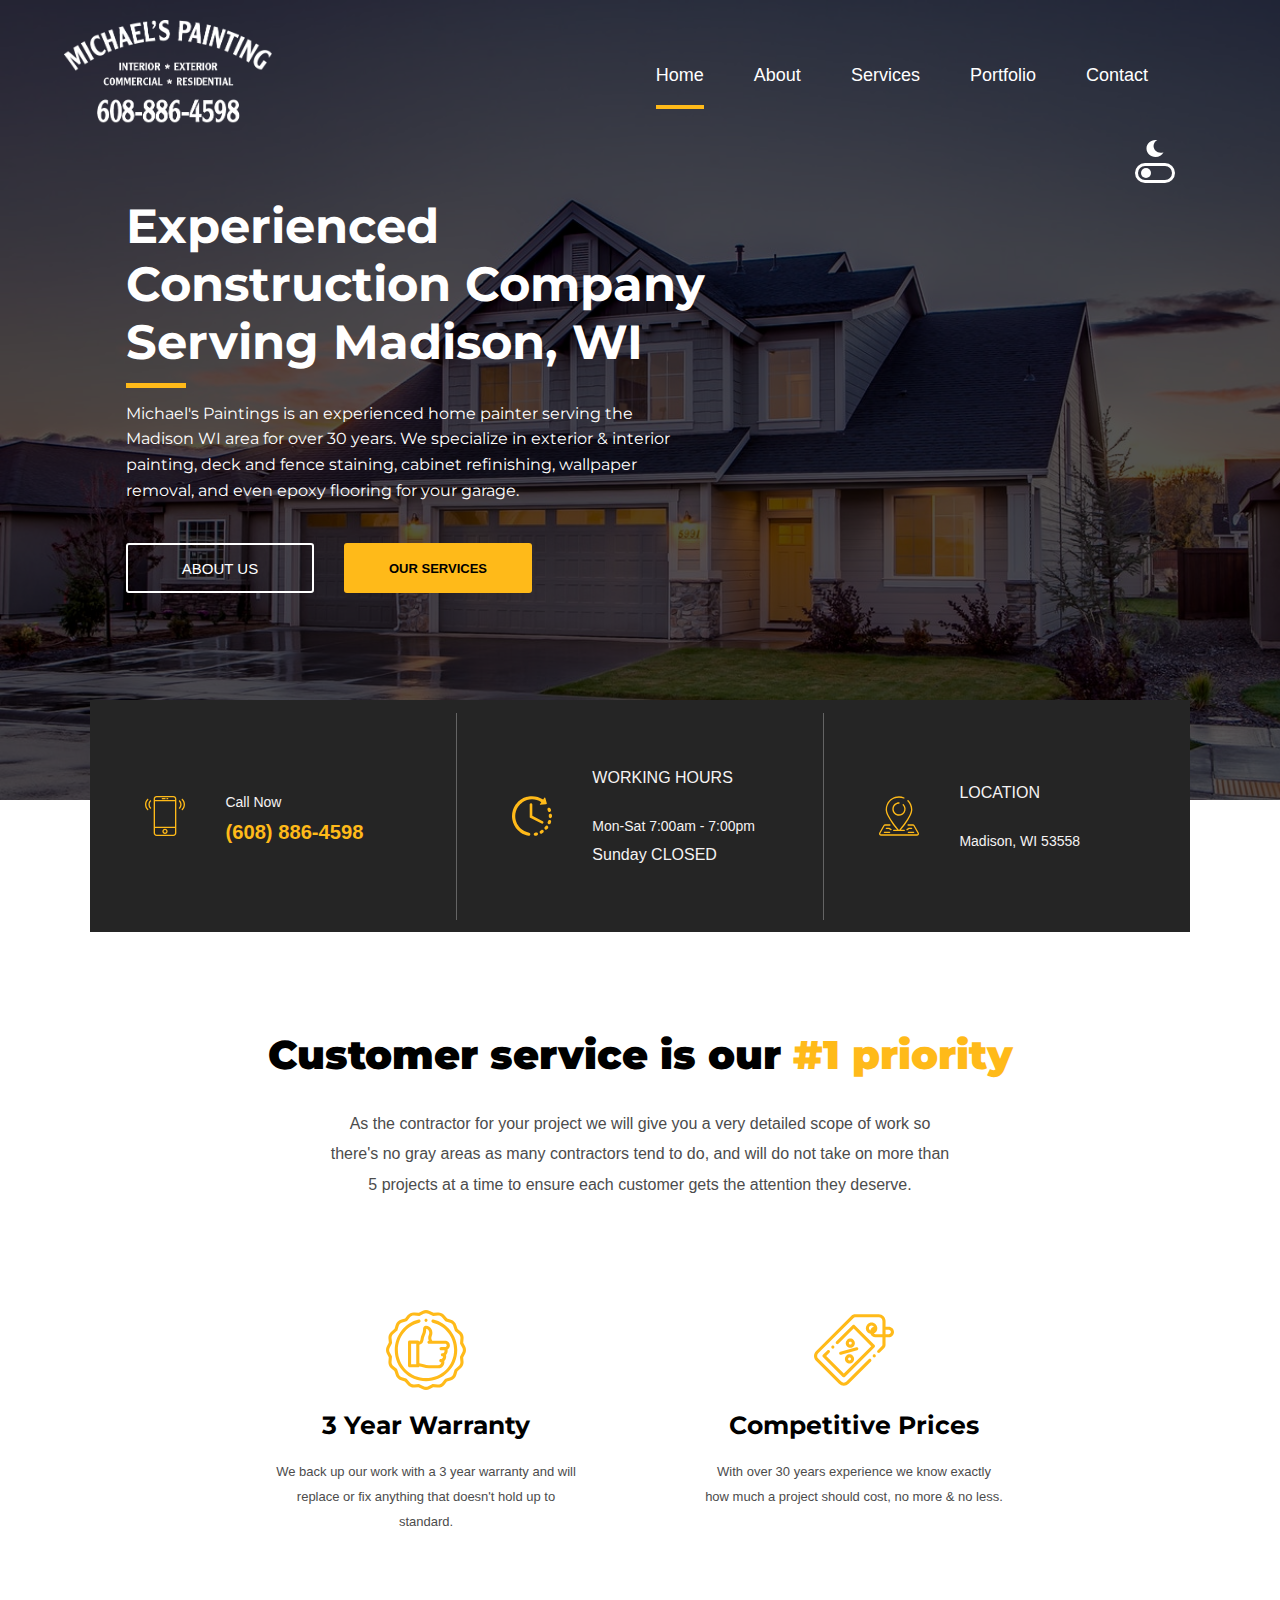
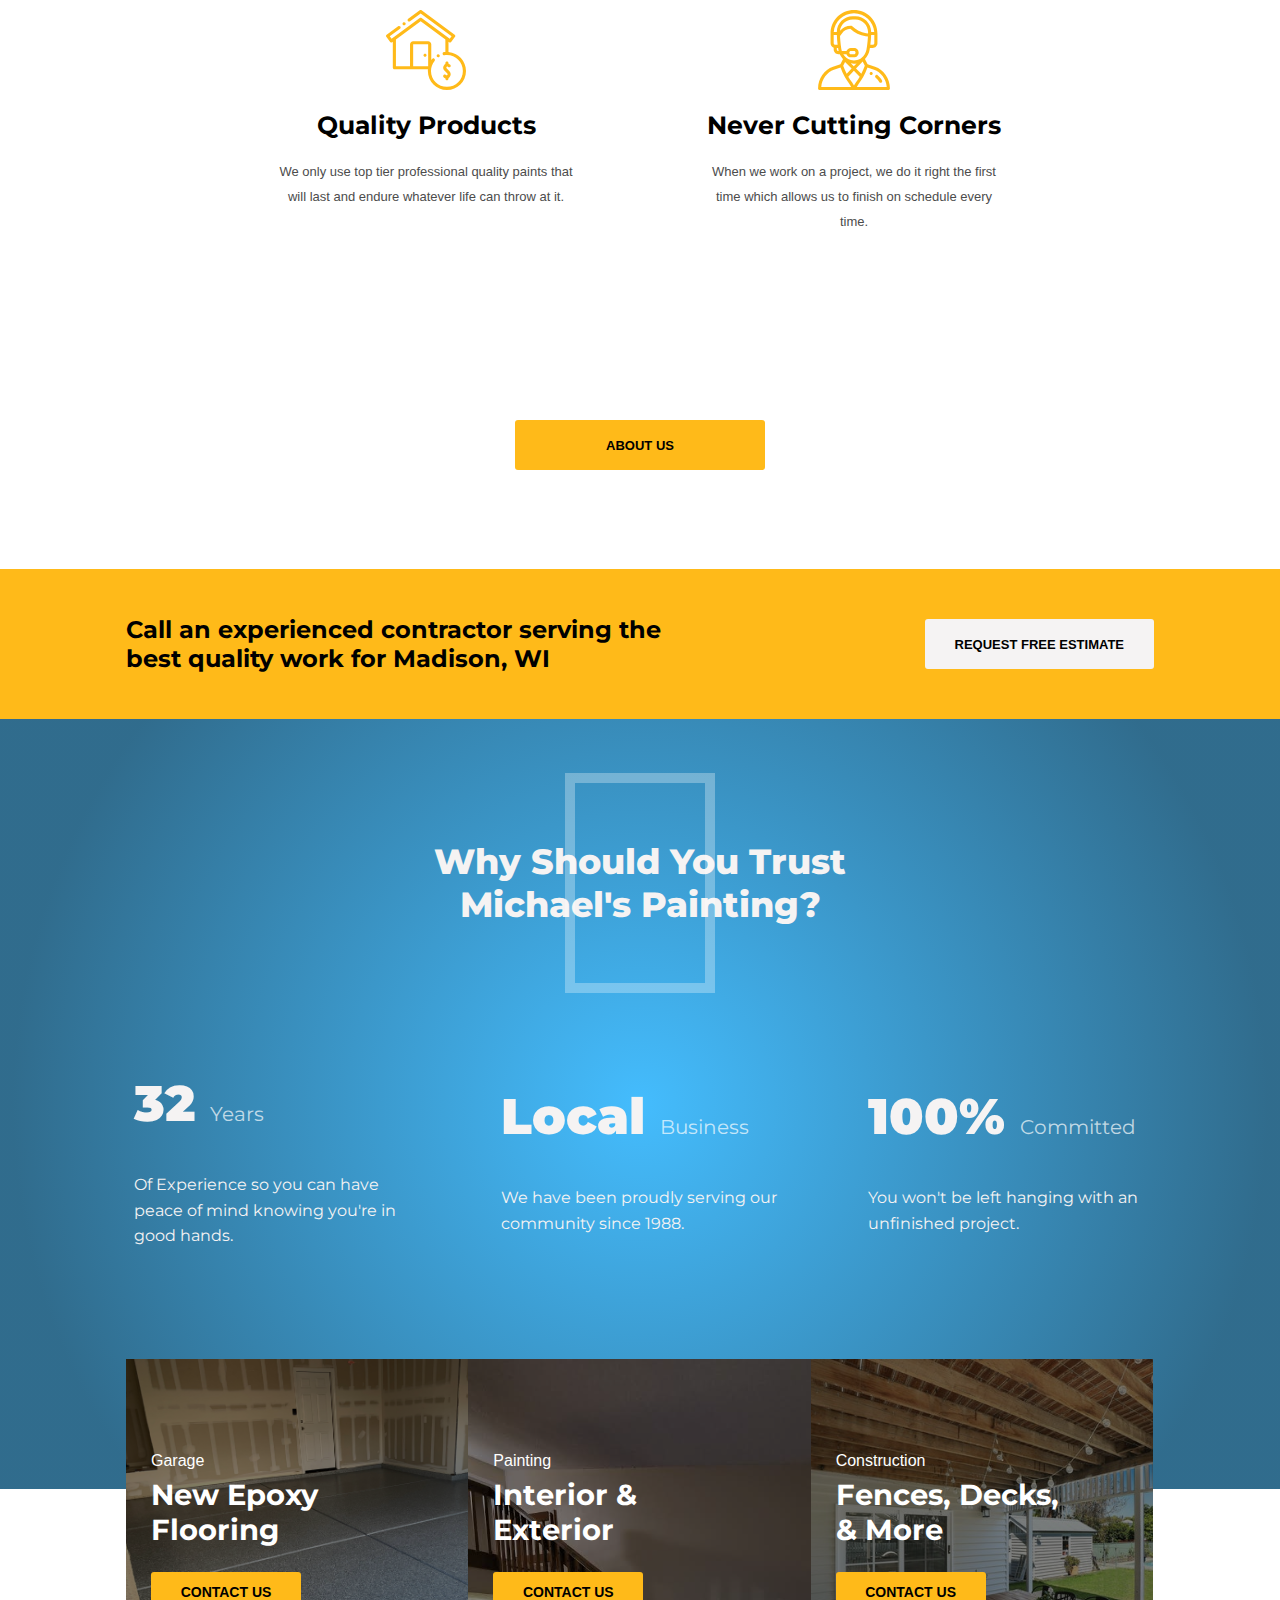
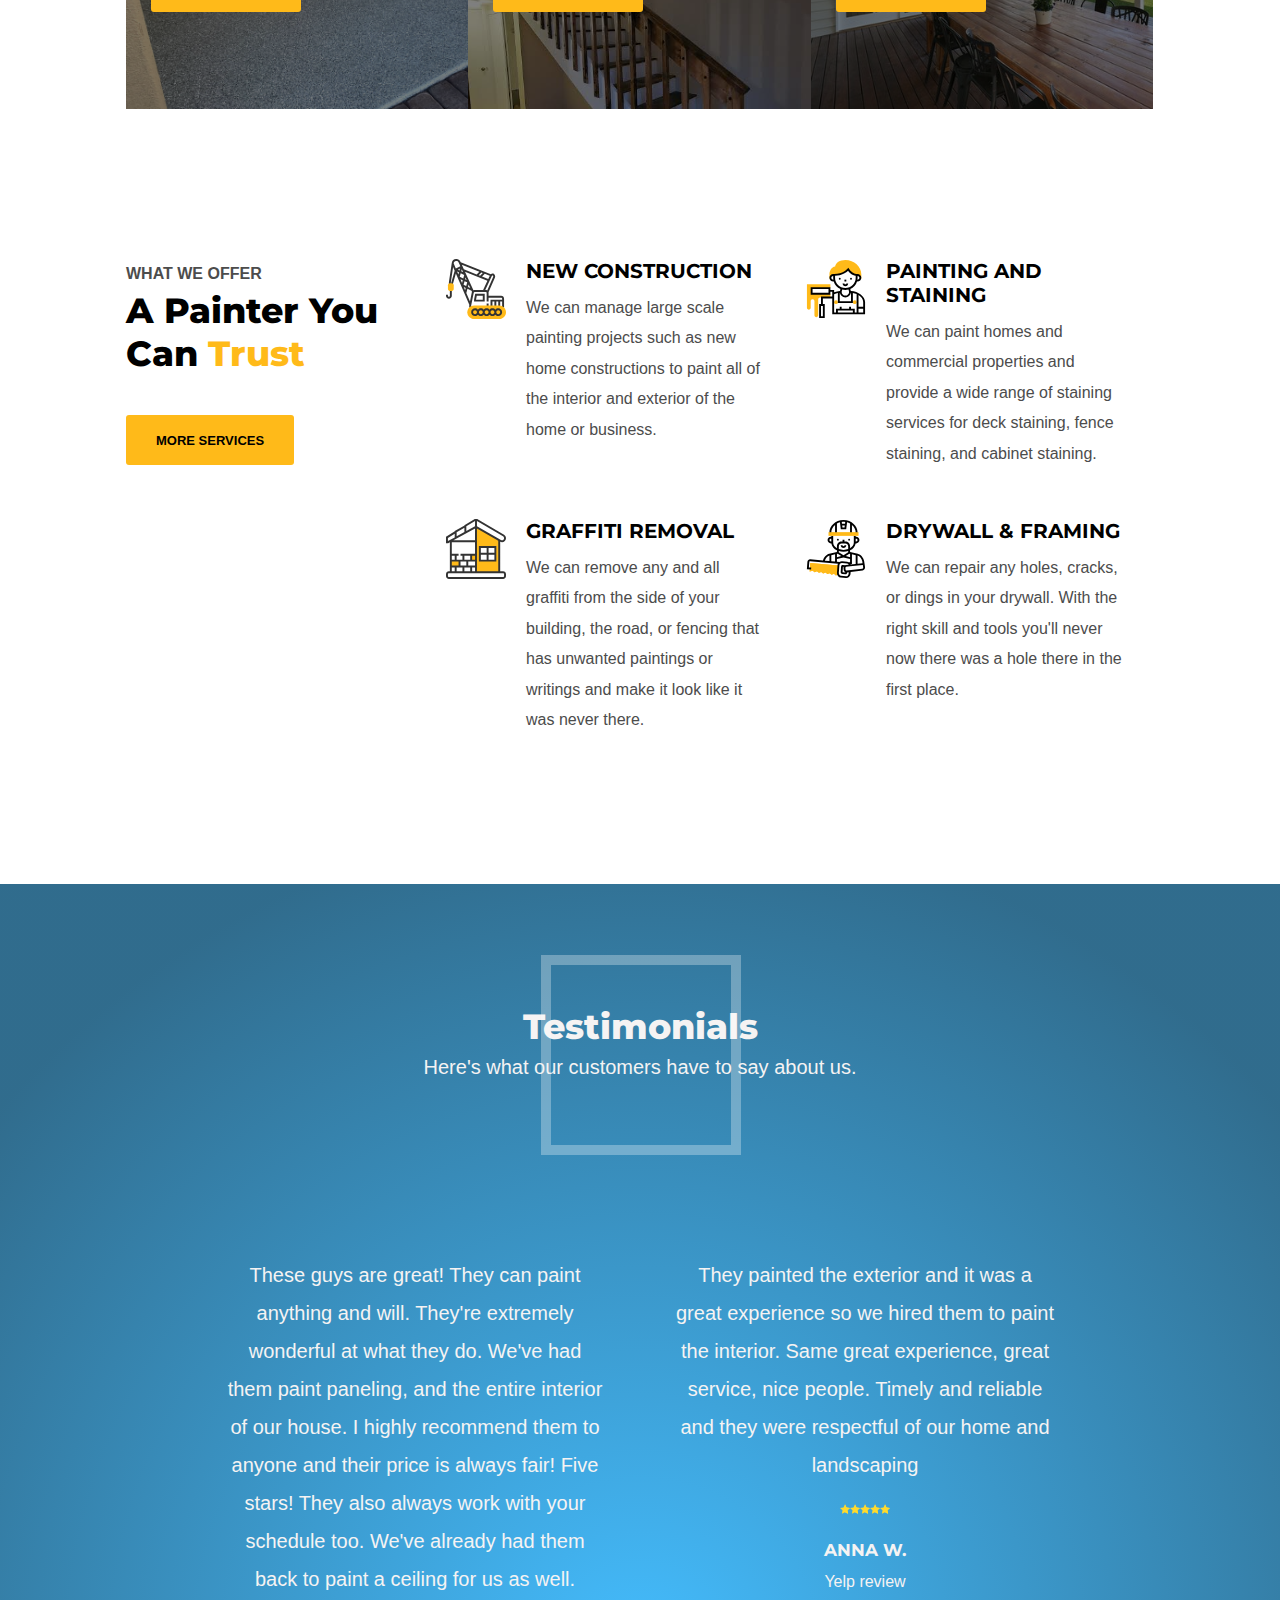
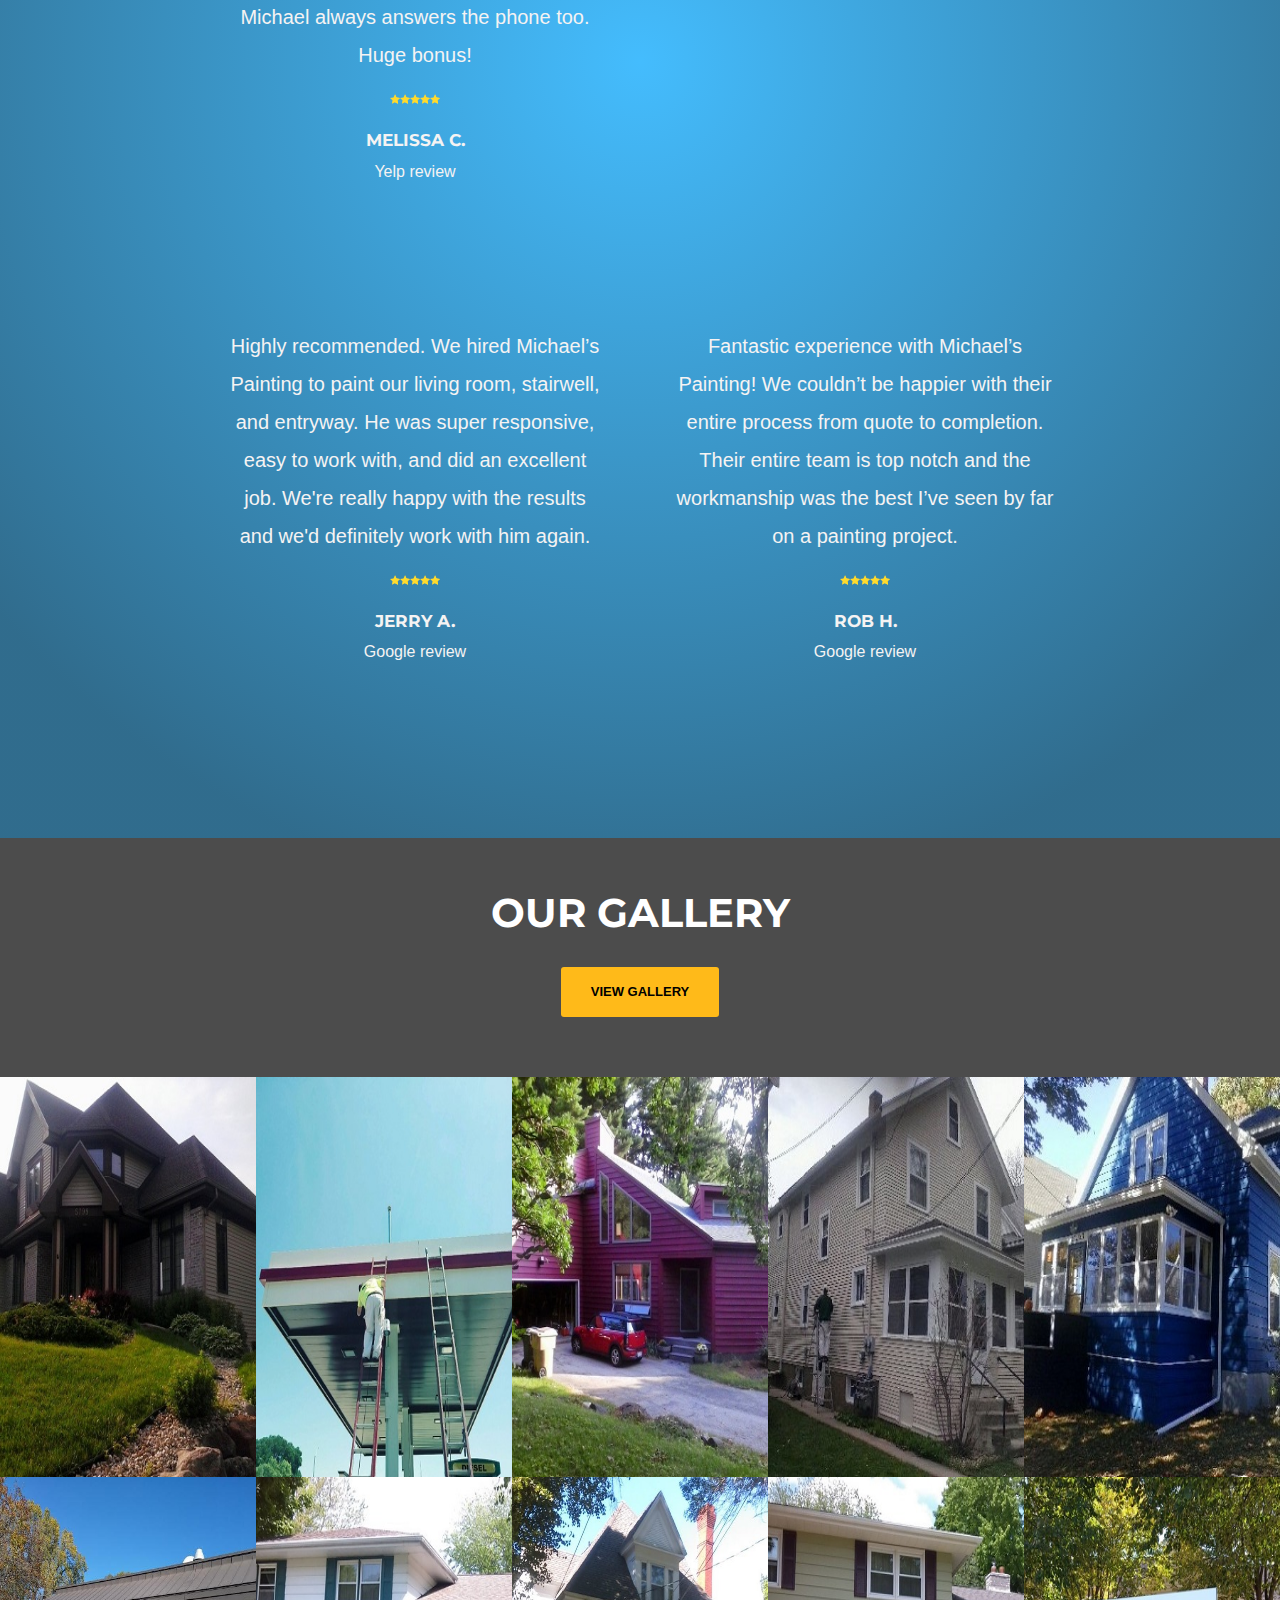
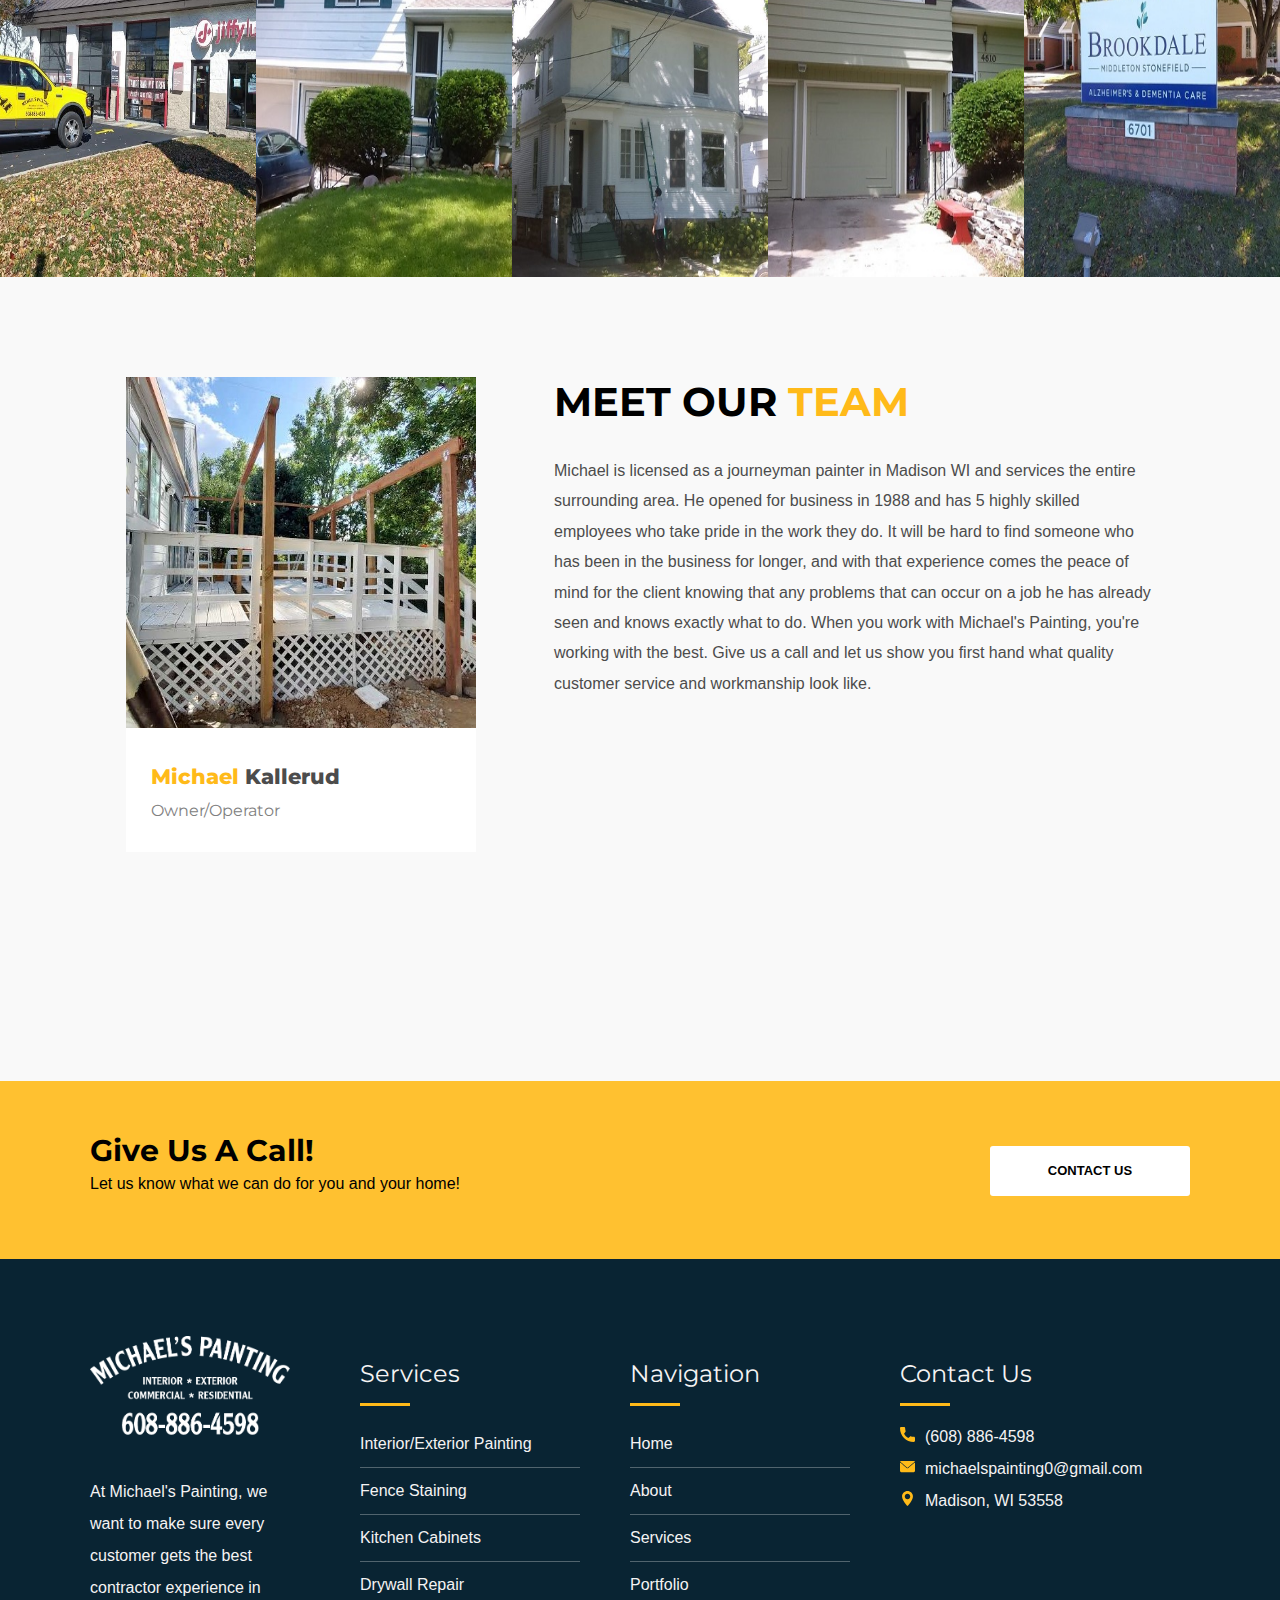
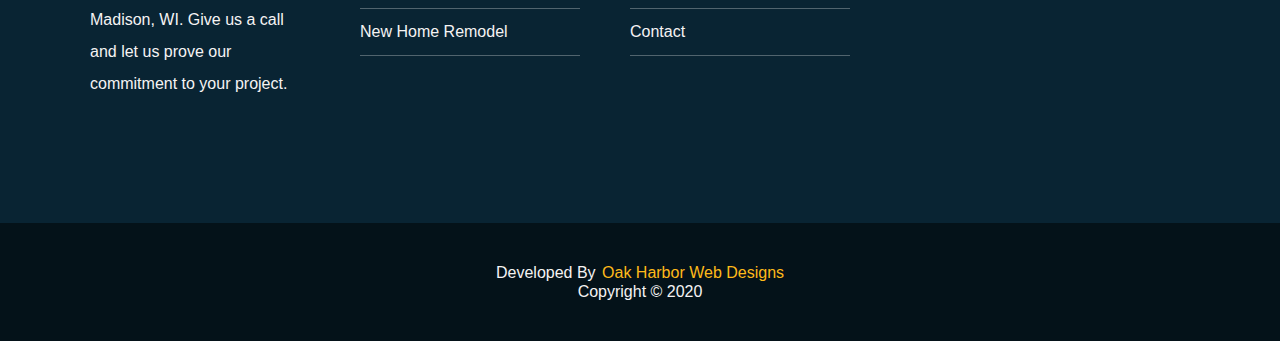
==== index.html @ 2347453c "fixed logos on mobile" ====
<!DOCTYPE html>
<html lang="en">
<head>

    <!-- Global site tag (gtag.js) - Google Analytics -->
    <script async src="https://www.googletagmanager.com/gtag/js?id=UA-137702322-18"></script>
    <script>
    window.dataLayer = window.dataLayer || [];
    function gtag(){dataLayer.push(arguments);}
    gtag('js', new Date());

    gtag('config', 'UA-137702322-18');
    </script>

    <meta charset="UTF-8">
    <meta name="viewport" content="width=device-width, initial-scale=1.0">
    <meta http-equiv="X-UA-Compatible" content="ie=edge">
    <meta name="description" content="Michael's Paintings is a full service construction company offering everything from residenital and commercial painting to to full home remodels.">
    <meta name="keywords" content="house painters madison wi, painting contractors madison wi, commercial painting contractors madison wi, exterior home painters madison wi,
     graffiti removal madison wi, fence staining madison wi, deck stainers madison wi, experienced home painters madison wi">
    <meta name="format-detection" content="telephone=no">

    <link rel="canonical" href="https://www.michaelspaintingwi.com/">
    
    <meta property="og:title" content="
    Experienced Construction Company Serving Madison, WI"/>
    <meta property="og:description" content="Michael's Paintings is a full service construction company offering everything from residenital and commercial painting to to full home remodels."/>
    <meta property="og:type" content="website" />
    <meta property="og:url" content="https://www.michaelspaintingwi.com/"/>
    <meta property="og:image" content="https://i.imgur.com/SZETcbs.jpg"/>
    <meta property="og:image:secure_url" content="https://i.imgur.com/SZETcbs.jpg"/>

    <!-- CSS -->
    <link rel="stylesheet" href="css/core-styles.css">
    <link rel="stylesheet" href="css/style.css">
    <link rel="stylesheet" href="css/dark.css">
    <link href="https://fonts.googleapis.com/css?family=Montserrat:500,600,700,800,900-Roboto&display=swap" rel="stylesheet">

    <!-- jQuery -->
    <script defer src="https://ajax.googleapis.com/ajax/libs/jquery/3.4.1/jquery.min.js"></script>

    <title>Home | Michael's Painting | Madison, WI</title>

</head>
<body  >

    <a class="main-skip" aria-label="skip to main content" href="index.html#main">Skip To Main Content</a>

    <header>
        <button id="dark-mode" aria-label="dark mode toggle">
            <span aria-hidden="true" class="dark-toggle">
                <span class="DTspan"></span>
            </span>
        </button>

        <!-- Desktop Navbar -->
        <div class="mobile-wrapper">
            <div class="mobile-nav container mobile-nav-container">
                <img aria-hidden="true" id="mobile-logo"   src="/images/logo-black@0.5x.png" alt="mobile company logo" height="55"> 
                <img aria-hidden="true" class="dark-mode-logo" src="/images/logo-white@0.5x.png" alt="dark mode logo" height="55">

                <!-- Hamburger Menu -->
                <button aria-label="open the menu" id="menu-button" class="hamburger hamburger--spring" onclick="toggleNav()" type="button">
                    <span aria-hidden="true" class="hamburger-box">
                        <span aria-hidden="true" class="hamburger-inner"></span>
                    </span>
                </button>
            </div>
        </div>

        <!-- ============================================ -->
        <!--                   NAVIGATION                 -->
        <!-- ============================================ -->

        <nav>
            <div class="navbar-menu">
                <div id="side-menu" class=" side-nav">
                    <img aria-hidden="true" src="/images/logo-white@0.5x.png" alt="compnay logo" height="80">
                    <ul id="on-top" class="navbar-links">
                        <li class="nav-li"><a class="active-menu" href="index.html">Home</a></li>
                        <li class="nav-li"><a href="/index.html#meet-the-team">About</a></li>
                        <li class="nav-li"><a href="html/services.html">Services</a></li>
                        <li class="nav-li"><a href="html/portfolio.html">Portfolio</a></li>
                        <li class="nav-li"><a href="html/contact.html">Contact</a></li>
                        <li class="nav-li call-us"><svg aria-hidden="true" xmlns="http://www.w3.org/2000/svg" xmlns:xlink="http://www.w3.org/1999/xlink" version="1.1"   x="0px" y="0px" viewBox="0 0 367.633 367.633" style="enable-background:new 0 0 367.633 367.633;" xml:space="preserve" width="512px" height="512px"  ><g><path d="M266.003,0H101.63C86.293,0,73.816,12.476,73.816,27.812v312.01c0,15.335,12.477,27.812,27.813,27.812h164.373  c15.337,0,27.814-12.477,27.814-27.812V27.812C293.816,12.476,281.34,0,266.003,0z M194.844,338.736  c0,2.175-1.763,3.938-3.938,3.938h-14.18c-2.175,0-3.938-1.763-3.938-3.938v-12.604c0-1.279,0.622-2.481,1.669-3.219l7.09-4.993  c1.362-0.959,3.175-0.959,4.537,0l7.09,4.993c1.047,0.737,1.669,1.939,1.669,3.219V338.736z M260.732,300.516H106.9V42.299h153.832  V300.516z" data-original="#000000" class="active-path" data-old_color="#000000" fill="#FFFFFF"/></g> </svg>
                            Call Us: (608) 886-4598</li>
                        <li class="nav-li"><button class="button-solid quote-nav-button" onclick="location.href='/html/contact.html'" type="button">
                            FREE ESTIMATE</button></li>
                    </ul>
                </div>
            </div>
        </nav>
    </header>

    <main id="main">

    <!-- ============================================ -->
    <!--                    LANDING                   -->
    <!-- ============================================ -->

    <section id="hero">
        <div aria-hidden="true" id="dark"  ></div>
        <div class="container hero-content">
            <div class="heroText">
                <h1 id="home-h">Experienced Construction Company Serving Madison, WI</h1>

                <h2 id="home-p">Michael's Paintings is an experienced home painter serving the Madison WI area for over 30 years.  We specialize in exterior & interior painting, 
                    deck and fence staining, cabinet refinishing, wallpaper removal, and even epoxy flooring for your garage.
                </h2>

                <button class="button-solid quote-button" onclick="location.href='/html/services.html'" type="button">
                    OUR SERVICES</button>

                <button class="button-transparent about-button" onclick="location.href='/index.html#meet-the-team'" type="button">
                    ABOUT US</button>
            </div>
        </div>
    </section>

    <!-- ============================================ -->
    <!--                   SERVICE                    -->
    <!-- ============================================ -->
        
    <section id="customer-service" class="container-floating-box">
        <div class="floating-box">
            <div class="box-item container first-box">
                <a href="tel:608-886-4598">
                <svg aria-hidden="true" xmlns="http://www.w3.org/2000/svg" xmlns:xlink="http://www.w3.org/1999/xlink" version="1.1"   x="0px" y="0px" viewBox="0 0 60 60" style="enable-background:new 0 0 60 60;" xml:space="preserve" width="512px" height="512px"  ><g><g>
                    <path d="M42.595,0H17.405C14.977,0,13,1.977,13,4.405v51.189C13,58.023,14.977,60,17.405,60h25.189C45.023,60,47,58.023,47,55.595   V4.405C47,1.977,45.023,0,42.595,0z M15,8h30v38H15V8z M17.405,2h25.189C43.921,2,45,3.079,45,4.405V6H15V4.405   C15,3.079,16.079,2,17.405,2z M42.595,58H17.405C16.079,58,15,56.921,15,55.595V48h30v7.595C45,56.921,43.921,58,42.595,58z" data-original="#000000" class="active-path" data-old_color="#000000" fill="#FFBA19"/>
                    <path d="M30,49c-2.206,0-4,1.794-4,4s1.794,4,4,4s4-1.794,4-4S32.206,49,30,49z M30,55c-1.103,0-2-0.897-2-2s0.897-2,2-2   s2,0.897,2,2S31.103,55,30,55z" data-original="#000000" class="active-path" data-old_color="#000000" fill="#FFBA19"/>
                    <path d="M26,5h4c0.553,0,1-0.447,1-1s-0.447-1-1-1h-4c-0.553,0-1,0.447-1,1S25.447,5,26,5z" data-original="#000000" class="active-path" data-old_color="#000000" fill="#FFBA19"/>
                    <path d="M33,5h1c0.553,0,1-0.447,1-1s-0.447-1-1-1h-1c-0.553,0-1,0.447-1,1S32.447,5,33,5z" data-original="#000000" class="active-path" data-old_color="#000000" fill="#FFBA19"/>
                    <path d="M56.612,4.569c-0.391-0.391-1.023-0.391-1.414,0s-0.391,1.023,0,1.414c3.736,3.736,3.736,9.815,0,13.552   c-0.391,0.391-0.391,1.023,0,1.414c0.195,0.195,0.451,0.293,0.707,0.293s0.512-0.098,0.707-0.293   C61.128,16.434,61.128,9.085,56.612,4.569z" data-original="#000000" class="active-path" data-old_color="#000000" fill="#FFBA19"/>
                    <path d="M52.401,6.845c-0.391-0.391-1.023-0.391-1.414,0s-0.391,1.023,0,1.414c1.237,1.237,1.918,2.885,1.918,4.639   s-0.681,3.401-1.918,4.638c-0.391,0.391-0.391,1.023,0,1.414c0.195,0.195,0.451,0.293,0.707,0.293s0.512-0.098,0.707-0.293   c1.615-1.614,2.504-3.764,2.504-6.052S54.017,8.459,52.401,6.845z" data-original="#000000" class="active-path" data-old_color="#000000" fill="#FFBA19"/>
                    <path d="M4.802,5.983c0.391-0.391,0.391-1.023,0-1.414s-1.023-0.391-1.414,0c-4.516,4.516-4.516,11.864,0,16.38   c0.195,0.195,0.451,0.293,0.707,0.293s0.512-0.098,0.707-0.293c0.391-0.391,0.391-1.023,0-1.414   C1.065,15.799,1.065,9.72,4.802,5.983z" data-original="#000000" class="active-path" data-old_color="#000000" fill="#FFBA19"/>
                    <path d="M9.013,6.569c-0.391-0.391-1.023-0.391-1.414,0c-1.615,1.614-2.504,3.764-2.504,6.052s0.889,4.438,2.504,6.053   c0.195,0.195,0.451,0.293,0.707,0.293s0.512-0.098,0.707-0.293c0.391-0.391,0.391-1.023,0-1.414   c-1.237-1.237-1.918-2.885-1.918-4.639S7.775,9.22,9.013,7.983C9.403,7.593,9.403,6.96,9.013,6.569z" data-original="#000000" class="active-path" data-old_color="#000000" fill="#FFBA19"/>
                    </g></g> 
                </svg>
                </a>
                <div class="box-content">
                    <p>Call Now</p>
                    <a href="tel:608-886-4598">(608) 886-4598</a>
                </div>
            </div>
            <div class="box-item container">
                <svg aria-hidden="true" xmlns="http://www.w3.org/2000/svg" xmlns:xlink="http://www.w3.org/1999/xlink" version="1.1"   x="0px" y="0px" width="512px" height="512px" viewBox="0 0 465.2 465.2" style="enable-background:new 0 0 465.2 465.2;" xml:space="preserve"><g><g>
                    <g id="Layer_2_16_">
                        <g>
                            <path d="M279.591,423.714c-3.836,0.956-7.747,1.805-11.629,2.52c-10.148,1.887-16.857,11.647-14.98,21.804     c0.927,4.997,3.765,9.159,7.618,11.876c3.971,2.795,9.025,4.057,14.175,3.099c4.623-0.858,9.282-1.867,13.854-3.008     c10.021-2.494,16.126-12.646,13.626-22.662C299.761,427.318,289.618,421.218,279.591,423.714z" data-original="#000000" class="active-path" data-old_color="#000000" fill="#FFBA19"/>
                            <path d="M417.887,173.047c1.31,3.948,3.811,7.171,6.97,9.398c4.684,3.299,10.813,4.409,16.662,2.475     c9.806-3.256,15.119-13.83,11.875-23.631c-1.478-4.468-3.118-8.95-4.865-13.314c-3.836-9.59-14.714-14.259-24.309-10.423     c-9.585,3.834-14.256,14.715-10.417,24.308C415.271,165.528,416.646,169.293,417.887,173.047z" data-original="#000000" class="active-path" data-old_color="#000000" fill="#FFBA19"/>
                            <path d="M340.36,397.013c-3.299,2.178-6.704,4.286-10.134,6.261c-8.949,5.162-12.014,16.601-6.854,25.546     c1.401,2.433,3.267,4.422,5.416,5.942c5.769,4.059,13.604,4.667,20.127,0.909c4.078-2.352,8.133-4.854,12.062-7.452     c8.614-5.691,10.985-17.294,5.291-25.912C360.575,393.686,348.977,391.318,340.36,397.013z" data-original="#000000" class="active-path" data-old_color="#000000" fill="#FFBA19"/>
                            <path d="M465.022,225.279c-0.407-10.322-9.101-18.356-19.426-17.953c-10.312,0.407-18.352,9.104-17.947,19.422     c0.155,3.945,0.195,7.949,0.104,11.89c-0.145,6.473,3.021,12.243,7.941,15.711c2.931,2.064,6.488,3.313,10.345,3.401     c10.322,0.229,18.876-7.958,19.105-18.285C465.247,234.756,465.208,229.985,465.022,225.279z" data-original="#000000" class="active-path" data-old_color="#000000" fill="#FFBA19"/>
                            <path d="M414.835,347.816c-8.277-6.21-19.987-4.524-26.186,3.738c-2.374,3.164-4.874,6.289-7.434,9.298     c-6.69,7.86-5.745,19.666,2.115,26.361c0.448,0.38,0.901,0.729,1.371,1.057c7.814,5.509,18.674,4.243,24.992-3.171     c3.057-3.59,6.037-7.323,8.874-11.102C424.767,365.735,423.089,354.017,414.835,347.816z" data-original="#000000" class="active-path" data-old_color="#000000" fill="#FFBA19"/>
                            <path d="M442.325,280.213c-9.855-3.09-20.35,2.396-23.438,12.251c-1.182,3.765-2.492,7.548-3.906,11.253     c-3.105,8.156-0.13,17.13,6.69,21.939c1.251,0.879,2.629,1.624,4.126,2.19c9.649,3.682,20.454-1.159,24.132-10.812     c1.679-4.405,3.237-8.906,4.646-13.382C457.66,293.795,452.178,283.303,442.325,280.213z" data-original="#000000" class="active-path" data-old_color="#000000" fill="#FFBA19"/>
                            <path d="M197.999,426.402c-16.72-3.002-32.759-8.114-47.968-15.244c-0.18-0.094-0.341-0.201-0.53-0.287     c-3.584-1.687-7.162-3.494-10.63-5.382c-0.012-0.014-0.034-0.023-0.053-0.031c-6.363-3.504-12.573-7.381-18.606-11.628     C32.24,331.86,11.088,209.872,73.062,121.901c13.476-19.122,29.784-35.075,47.965-47.719c0.224-0.156,0.448-0.311,0.67-0.468     c64.067-44.144,151.06-47.119,219.089-1.757l-14.611,21.111c-4.062,5.876-1.563,10.158,5.548,9.518l63.467-5.682     c7.12-0.64,11.378-6.799,9.463-13.675L387.61,21.823c-1.908-6.884-6.793-7.708-10.859-1.833l-14.645,21.161     C312.182,7.638,252.303-5.141,192.87,5.165c-5.986,1.036-11.888,2.304-17.709,3.78c-0.045,0.008-0.081,0.013-0.117,0.021     c-0.225,0.055-0.453,0.128-0.672,0.189C123.122,22.316,78.407,52.207,46.5,94.855c-0.269,0.319-0.546,0.631-0.8,0.978     c-1.061,1.429-2.114,2.891-3.145,4.353c-1.686,2.396-3.348,4.852-4.938,7.308c-0.199,0.296-0.351,0.597-0.525,0.896     C10.762,149.191-1.938,196.361,0.24,244.383c0.005,0.158-0.004,0.317,0,0.479c0.211,4.691,0.583,9.447,1.088,14.129     c0.027,0.302,0.094,0.588,0.145,0.89c0.522,4.708,1.177,9.427,1.998,14.145c8.344,48.138,31.052,91.455,65.079,125.16     c0.079,0.079,0.161,0.165,0.241,0.247c0.028,0.031,0.059,0.047,0.086,0.076c9.142,9.017,19.086,17.357,29.793,24.898     c28.02,19.744,59.221,32.795,92.729,38.808c10.167,1.827,19.879-4.941,21.703-15.103     C214.925,437.943,208.163,428.223,197.999,426.402z" data-original="#000000" class="active-path" data-old_color="#000000" fill="#FFBA19"/>
                            <path d="M221.124,83.198c-8.363,0-15.137,6.78-15.137,15.131v150.747l137.87,71.271c2.219,1.149,4.595,1.69,6.933,1.69     c5.476,0,10.765-2.982,13.454-8.185c3.835-7.426,0.933-16.549-6.493-20.384l-121.507-62.818V98.329     C236.243,89.978,229.477,83.198,221.124,83.198z" data-original="#000000" class="active-path" data-old_color="#000000" fill="#FFBA19"/>
                        </g>
                    </g>
                    </g></g> 
                </svg>
                <div class="box-content">
                    <p>Working Hours</p>
                    <p>Mon-Sat 7:00am - 7:00pm</p>
                    <p>Sunday CLOSED</p>
                </div>
            </div>
            <div class="box-item container">
                <svg aria-hidden="true" xmlns="http://www.w3.org/2000/svg" xmlns:xlink="http://www.w3.org/1999/xlink" version="1.1"   x="0px" y="0px" viewBox="0 0 511.998 511.998" style="enable-background:new 0 0 511.998 511.998;" xml:space="preserve" width="512px" height="512px"  ><g><g transform="translate(0 -1)">
                    <g>
                        <g>
                            <path d="M167.974,351.473c21.086,29.73,42.138,56.32,56.09,73.446c2.031,2.492,3.934,4.804,5.777,7.031h-42.103     c-4.713,0-8.533,3.82-8.533,8.533s3.82,8.533,8.533,8.533H324.27c4.713,0,8.533-3.82,8.533-8.533s-3.82-8.533-8.533-8.533     h-42.103c1.843-2.227,3.746-4.54,5.786-7.031c13.943-17.067,34.987-43.716,56.081-73.446     c20.929-28.905,39.767-59.267,56.371-90.854c17.425-34.219,26.266-62.626,26.266-84.437     c0.058-45.321-17.926-88.801-49.98-120.841c-2.141-2.22-5.313-3.112-8.297-2.333c-2.984,0.779-5.316,3.107-6.099,6.09     c-0.783,2.983,0.104,6.156,2.321,8.3c28.852,28.844,45.039,67.985,44.988,108.783c0,19.098-8.209,44.902-24.405,76.689     c-16.229,30.855-34.64,60.513-55.091,88.747c-20.804,29.346-41.6,55.637-55.381,72.533c-4.582,5.615-8.704,10.581-12.22,14.78     c-1.641,1.874-4.011,2.948-6.502,2.948c-2.491,0-4.861-1.075-6.502-2.948c-3.516-4.198-7.637-9.165-12.22-14.78     c-13.781-16.887-34.577-43.179-55.381-72.533c-20.451-28.234-38.862-57.892-55.091-88.747     c-16.213-31.787-24.405-57.591-24.405-76.689c-0.005-61.809,36.959-117.627,93.867-141.747     c38.238-16.034,81.314-16.034,119.552,0c2.808,1.19,6.037,0.793,8.472-1.044c2.435-1.836,3.705-4.832,3.332-7.859     c-0.373-3.027-2.332-5.625-5.14-6.815c-86.898-36.652-187.056,4.062-223.735,90.948c-8.895,21.046-13.457,43.669-13.414,66.517     c0,21.811,8.841,50.219,26.266,84.48C128.208,292.234,147.047,322.582,167.974,351.473z" data-original="#000000" class="active-path" data-old_color="#000000" fill="#FFBA19"/>
                            <path d="M256.003,99.151c4.713,0,8.533-3.82,8.533-8.533s-3.82-8.533-8.533-8.533c-40.71-0.001-75.752,28.757-83.695,68.685     c-7.943,39.928,13.426,79.906,51.037,95.486c37.611,15.58,80.99,2.421,103.608-31.428     c22.618-33.849,18.175-78.962-10.611-107.749c-2.143-2.218-5.315-3.108-8.299-2.327c-2.983,0.781-5.313,3.111-6.094,6.094     c-0.781,2.984,0.109,6.156,2.327,8.299c23.03,23.029,26.585,59.118,8.492,86.198c-18.093,27.08-52.796,37.608-82.885,25.146     c-30.089-12.462-47.185-44.444-40.833-76.387S223.435,99.152,256.003,99.151z" data-original="#000000" class="active-path" data-old_color="#000000" fill="#FFBA19"/>
                            <path d="M508.786,470.957l-52.48-93.867c-4.745-8.34-13.624-13.466-23.219-13.406H372.27c-4.713,0-8.533,3.82-8.533,8.533     s3.82,8.533,8.533,8.533h60.817c3.416-0.066,6.603,1.715,8.337,4.659l52.463,93.867c1.429,2.442,1.399,5.471-0.077,7.885     c-1.743,2.88-4.895,4.605-8.26,4.523H26.457c-3.362,0.08-6.51-1.646-8.252-4.523c-1.476-2.414-1.505-5.443-0.077-7.885     l52.463-93.867c1.731-2.943,4.915-4.724,8.328-4.659h60.817c4.713,0,8.533-3.82,8.533-8.533s-3.82-8.533-8.533-8.533H78.92     c-9.6-0.063-18.486,5.063-23.236,13.406L3.212,470.957c-4.375,7.728-4.274,17.208,0.265,24.841     c4.782,8.128,13.551,13.071,22.98,12.954H485.55c9.426,0.114,18.192-4.828,22.972-12.954     C513.061,488.164,513.162,478.685,508.786,470.957z" data-original="#000000" class="active-path" data-old_color="#000000" fill="#FFBA19"/>
                            <path d="M418.137,406.351h-34.133c-1.685,0.003-3.332,0.501-4.736,1.434l-25.6,17.067c-3.921,2.616-4.979,7.915-2.364,11.836     c2.616,3.921,7.915,4.979,11.836,2.364l23.424-15.633h31.573c4.713,0,8.533-3.821,8.533-8.533     C426.67,410.171,422.85,406.351,418.137,406.351z" data-original="#000000" class="active-path" data-old_color="#000000" fill="#FFBA19"/>
                            <path d="M366.937,466.084c0,4.713,3.82,8.533,8.533,8.533h68.267c4.713,0,8.533-3.82,8.533-8.533s-3.82-8.533-8.533-8.533H375.47     C370.757,457.551,366.937,461.371,366.937,466.084z" data-original="#000000" class="active-path" data-old_color="#000000" fill="#FFBA19"/>
                            <path d="M153.603,440.484c3.762,0.005,7.083-2.455,8.176-6.055c1.093-3.6-0.301-7.491-3.431-9.578l-25.6-17.067     c-1.406-0.934-3.057-1.433-4.745-1.434H93.87c-4.713,0-8.533,3.821-8.533,8.533c0,4.713,3.821,8.533,8.533,8.533h31.573     l23.45,15.633C150.288,439.981,151.927,440.48,153.603,440.484z" data-original="#000000" class="active-path" data-old_color="#000000" fill="#FFBA19"/>
                            <path d="M68.27,457.551c-4.713,0-8.533,3.82-8.533,8.533s3.82,8.533,8.533,8.533h68.267c4.713,0,8.533-3.82,8.533-8.533     s-3.82-8.533-8.533-8.533H68.27z" data-original="#000000" class="active-path" data-old_color="#000000" fill="#FFBA19"/>
                        </g>
                    </g>
                    </g></g> 
                </svg>
                <div class="box-content">
                    <p>Location</p>
                    <p>Madison, WI 53558</p>
                </div>
            </div>
        </div>
        <h2 class="container service-h2">Customer service is our <span>#1 priority</span></h2>
        <p class="container service-p">As the contractor for your project we will give you a very detailed scope of work so there's no gray areas as many contractors tend to do, and will do not take on 
            more than 5 projects at a time to ensure each customer gets the attention they deserve.
        </p>
        <div class="icon-container">
            <div class="icon-group">
                <svg aria-hidden="true" xmlns="http://www.w3.org/2000/svg" id="Layer_1" enable-background="new 0 0 512.002 512.002" height="512px" viewBox="0 0 512.002 512.002" width="512px"><g><g><g><path d="m303.029 61.578c-5.378-1.295-10.771 2.01-12.065 7.378-1.294 5.369 2.009 10.771 7.378 12.065 81.052 19.539 137.659 91.493 137.659 174.979 0 99.252-80.747 180-180 180s-180-80.748-180-180c0-83.483 56.604-155.437 137.652-174.978 5.369-1.295 8.672-6.697 7.378-12.065-1.295-5.369-6.699-8.67-12.065-7.378-42.88 10.339-81.729 35.126-109.39 69.795-28.507 35.729-43.575 78.824-43.575 124.626 0 110.28 89.72 200 200 200s200-89.719 200-200c0-45.803-15.068-88.899-43.577-124.629-27.662-34.668-66.513-59.455-109.395-69.793z" data-original="#000000" class="active-path" data-old_color="#000000" fill="#FFBA19"/><path d="m505.976 231.948-11.699-21.827 1.951-26.984c1.876-17.296-5.023-34.176-18.479-45.184l-19.42-15.902-7.639-23.012c-4.278-17.595-17.641-31.737-34.979-36.974l-23.971-7.242-18.358-21.22c-10.862-12.777-27.303-19.423-43.982-17.784l-24.88 2.479-24.457-12.269c-15.072-8.035-33.042-8.042-48.116-.001l-21.826 11.698-26.983-1.952c-17.303-1.876-34.177 5.024-45.184 18.479l-15.903 19.42-23.011 7.639c-17.596 4.278-31.738 17.641-36.975 34.978l-7.241 23.971-21.22 18.359c-12.776 10.862-19.426 27.3-17.785 43.982l2.479 24.88-12.269 24.457c-8.036 15.073-8.042 33.042-.002 48.117l11.699 21.826-1.952 26.984c-1.875 17.296 5.024 34.175 18.479 45.184l19.42 15.902 7.639 23.012c4.277 17.595 17.64 31.737 34.979 36.974l23.97 7.241 18.359 21.221c10.863 12.776 27.297 19.426 43.982 17.784l24.879-2.479 24.455 12.267c7.539 4.02 15.803 6.031 24.067 6.031 8.258 0 16.516-2.008 24.051-6.027l21.827-11.698 26.983 1.952c17.295 1.872 34.175-5.024 45.185-18.479l15.902-19.42 23.013-7.638c17.594-4.278 31.735-17.641 36.972-34.979l7.242-23.97 21.221-18.359c12.776-10.862 19.426-27.3 17.785-43.983l-2.48-24.878 12.268-24.457c8.036-15.074 8.044-33.044.004-48.119zm-17.695 38.786c-.044.082-.087.164-.128.246l-13.626 27.165c-.849 1.692-1.2 3.591-1.013 5.476l2.767 27.75c.998 10.147-3.053 20.157-10.902 26.831l-23.478 20.312c-1.432 1.239-2.482 2.858-3.029 4.67l-8.081 26.745c-3.221 10.664-11.972 18.863-22.837 21.396-.297.069-.591.152-.88.248l-26.174 8.687c-1.797.597-3.388 1.691-4.587 3.156l-17.74 21.666c-6.738 8.236-17.089 12.442-27.681 11.25-.132-.015-.265-.027-.396-.037l-30.062-2.174c-1.893-.136-3.777.266-5.445 1.16l-24.364 13.058c-9.188 4.9-20.162 4.88-29.357-.057-.082-.043-.164-.086-.246-.127l-27.164-13.626c-1.396-.7-2.932-1.062-4.484-1.062-.33 0-.661.016-.992.049l-27.75 2.765c-10.146 1.002-20.157-3.053-26.831-10.901l-20.312-23.478c-1.238-1.432-2.858-2.483-4.671-3.03l-26.745-8.079c-10.665-3.221-18.863-11.972-21.396-22.838-.069-.297-.152-.59-.248-.88l-8.687-26.175c-.596-1.797-1.69-3.387-3.155-4.586l-21.665-17.741c-8.236-6.738-12.442-17.086-11.25-27.68.015-.132.027-.264.037-.397l2.174-30.063c.137-1.888-.266-3.776-1.16-5.445l-13.059-24.362c-4.9-9.188-4.879-20.162.056-29.357.044-.081.086-.163.127-.245l13.626-27.165c.849-1.692 1.2-3.591 1.012-5.475l-2.765-27.752c-.998-10.147 3.053-20.157 10.902-26.831l23.478-20.312c1.432-1.239 2.482-2.858 3.03-4.67l8.08-26.746c3.221-10.664 11.972-18.862 22.838-21.396.297-.069.59-.152.88-.248l26.173-8.688c1.797-.596 3.387-1.69 4.586-3.155l17.742-21.666c6.738-8.235 17.089-12.439 27.68-11.249.132.015.264.027.396.037l30.062 2.174c1.883.134 3.776-.266 5.445-1.16l24.363-13.058c9.187-4.9 20.162-4.88 29.356.056.081.043.163.086.246.127l27.165 13.626c1.692.849 3.591 1.201 5.475 1.012l27.751-2.765c10.146-1 20.157 3.053 26.831 10.902l20.312 23.478c1.238 1.432 2.858 2.482 4.671 3.03l26.745 8.08c10.664 3.221 18.862 11.973 21.396 22.838.069.297.152.59.248.88l8.688 26.173c.597 1.797 1.69 3.387 3.155 4.586l21.666 17.741c8.236 6.738 12.441 17.085 11.249 27.68-.015.132-.027.264-.036.397l-2.174 30.063c-.137 1.888.266 3.776 1.159 5.445l13.059 24.363c4.901 9.19 4.88 20.164-.056 29.358z" data-original="#000000" class="active-path" data-old_color="#000000" fill="#FFBA19"/><path d="m212.602 201.516c-1.604-3.38-5.039-5.723-9.029-5.723h-52.837c-5.523 0-10 4.477-10 10v151.366c0 5.523 4.477 10 10 10h52.837c4.145 0 7.7-2.521 9.216-6.114 7.623 1.07 15.476 3.238 23.652 5.502 12.292 3.403 25.001 6.922 38.206 6.922h57.729c17.846 0 32.307-9.461 38.684-25.31 3.106-7.722 3.65-15.736 1.835-22.445 3.32-2.985 6.126-6.701 8.248-11.04 4.301-8.792 5.16-18.679 2.722-27.006 4.544-4.39 7.934-10.187 9.706-17.022 1.657-6.39 1.628-12.695.154-18.158 9.02-5.306 15.095-14.946 15.095-25.808 0-8.519-3.317-16.369-9.341-22.103-5.784-5.506-13.488-8.539-21.692-8.539l-81.371.002c-6.182-7.755-8.106-18.279-4.586-26.75 7.224-17.386 6.776-32.103-1.449-47.717-6.106-11.589-22.524-23.127-36.323-21.157-8.341 1.192-14.376 7.087-16.146 15.771-.521 2.555-.664 5.315-.829 8.511-.408 7.884-.968 18.682-7.774 31.721-4.613 8.839-6.152 17.93-7.51 25.951-1.945 11.49-2.888 17.025-9.197 19.146zm-51.866 14.277h32.837v131.366h-32.837zm80.783-30.085c1.165-6.881 2.369-13.997 5.521-20.034 8.823-16.904 9.57-31.325 10.017-39.941.119-2.295.231-4.463.453-5.553.001-.007.003-.015.005-.022 3.469.048 12.006 4.731 15.171 10.739 5.478 10.396 5.66 18.723.676 30.721-4.495 10.818-4.157 23.371.289 34.532-4.865.677-8.613 4.842-8.613 9.893 0 5.522 4.478 10 10 10l102.749-.003c3.047 0 5.854 1.074 7.902 3.024 1.429 1.359 3.131 3.785 3.131 7.617 0 5.364-4.917 10.002-10.738 10.129l-25.739.56c-5.521.12-9.9 4.693-9.78 10.215.119 5.448 4.571 9.783 9.994 9.783.073 0 .147 0 .222-.002l21.436-.466c.699 1.981 1.063 5.76-.409 10.089-1.253 3.682-4.616 9.858-13.076 9.858-5.522 0-10 4.477-10 10s4.478 10 10 10c1.516 0 3.004-.094 4.46-.279.124 2.83-.458 6.145-2.011 9.319-1.836 3.752-5.465 8.226-12.327 8.226-5.522 0-10 4.477-10 10s4.478 10 10 10c1.035 0 2.059-.046 3.07-.137-.026 1.919-.416 4.318-1.507 6.942-1.568 3.774-6.661 12.551-20.037 12.551h-57.729c-10.487 0-21.359-3.01-32.869-6.197-9.159-2.536-18.55-5.134-28.205-6.294v-119.223c22.514-4.08 25.618-22.306 27.944-36.047z" data-original="#000000" class="active-path" data-old_color="#000000" fill="#FFBA19"/><path d="m256.002 76.001c5.523 0 10-4.477 10-10s-4.477-10-10-10h-.007c-5.523 0-9.996 4.477-9.996 10s4.48 10 10.003 10z" data-original="#000000" class="active-path" data-old_color="#000000" fill="#FFBA19"/></g></g></g> </svg>
                <h3  >3 Year Warranty</h3>
                <p  > We back up our work with a 3 year warranty and will replace or fix anything that doesn't hold up to standard.</p>
            </div>
            <div class="icon-group">
                <svg aria-hidden="true" xmlns="http://www.w3.org/2000/svg" height="512px" viewBox="0 -27 512 512" width="512px"><g><path d="m478 79.472656h-20.019531l.019531-35.789062c.011719-24.027344-19.523438-43.5859378-43.554688-43.5976565l-151.9375-.0859375c-.007812 0-.011718 0-.019531 0-8.648437 0-16.78125 3.367188-22.898437 9.484375l-226.828125 226.828125c-8.230469 8.230469-12.761719 19.171875-12.761719 30.8125s4.53125 22.582031 12.761719 30.8125l147.203125 147.203125c8.496094 8.496094 19.65625 12.742187 30.8125 12.742187 11.160156 0 22.320312-4.246093 30.816406-12.742187l142.8125-142.8125c3.90625-3.90625 3.90625-10.238281 0-14.140625-3.90625-3.90625-10.238281-3.90625-14.144531 0l-142.8125 142.8125c-9.191407 9.191406-24.148438 9.191406-33.339844 0l-147.203125-147.203125c-4.453125-4.453125-6.90625-10.375-6.90625-16.671875s2.453125-12.21875 6.90625-16.671875l226.824219-226.824219c2.339843-2.339844 5.449219-3.628906 8.757812-3.628906h.007813l151.9375.085938c13 .003906 23.574218 10.589843 23.566406 23.589843l-.046875 83.796875h-45.042969c-3.878906 0-7.390625-1.585937-9.929687-4.140625 4.183593-1.792969 8.105469-4.382812 11.515625-7.792969 14.371094-14.375 14.371094-37.757812 0-52.128906-14.375-14.375-37.757813-14.375-52.132813 0-14.371093 14.371094-14.371093 37.753906 0 52.128906 5.328125 5.328126 11.898438 8.675782 18.785157 10.054688 4.894531 12.777344 17.28125 21.878906 31.761718 21.878906h45.03125l-.027344 47.9375c0 3.308594-1.289062 6.414063-3.628906 8.75l-27.453125 27.457032c-3.90625 3.90625-3.90625 10.238281 0 14.144531 3.902344 3.902343 10.234375 3.902343 14.140625 0l27.457032-27.457031c6.109374-6.113282 9.480468-14.238282 9.484374-22.882813l.027344-47.949219h20.058594c18.746094 0 34-15.25 34-34 0-18.746094-15.253906-34-34-34zm-121.492188-1.921875c3.289063-3.289062 7.605469-4.929687 11.925782-4.929687 4.316406 0 8.632812 1.644531 11.921875 4.929687 1.039062 1.042969 1.898437 2.195313 2.609375 3.410157-10.976563 3.363281-19.601563 12.148437-22.753906 23.21875-1.324219-.738282-2.578126-1.65625-3.703126-2.78125-6.574218-6.578126-6.574218-17.273438 0-23.847657zm121.492188 49.921875h-20.046875l.015625-28h20.03125c7.71875 0 14 6.28125 14 14s-6.28125 14-14 14zm0 0" data-original="#000000" class="active-path" data-old_color="#000000" fill="#FFBA19"/><path d="m161.414062 252.304688c1.230469 4.425781 5.25 7.320312 9.625 7.320312.890626 0 1.792969-.117188 2.6875-.367188l102.65625-28.574218c5.320313-1.480469 8.433594-6.996094 6.953126-12.316406-1.480469-5.316407-6.992188-8.429688-12.316407-6.949219l-102.65625 28.570312c-5.316406 1.484375-8.429687 6.996094-6.949219 12.316407zm0 0" data-original="#000000" class="active-path" data-old_color="#000000" fill="#FFBA19"/><path d="m206.601562 265.5c-5.570312 5.570312-8.636718 12.972656-8.636718 20.851562 0 7.875 3.066406 15.277344 8.636718 20.847657 5.75 5.746093 13.296876 8.621093 20.847657 8.621093s15.101562-2.875 20.851562-8.621093c11.496094-11.496094 11.496094-30.203125 0-41.699219-11.496093-11.496094-30.203125-11.496094-41.699219 0zm27.554688 27.554688c-3.699219 3.699218-9.714844 3.699218-13.414062 0-1.792969-1.789063-2.777344-4.171876-2.777344-6.707032 0-2.53125.988281-4.914062 2.777344-6.707031 1.851562-1.847656 4.28125-2.773437 6.707031-2.773437 2.429687 0 4.859375.925781 6.707031 2.773437 3.699219 3.699219 3.699219 9.71875 0 13.414063zm0 0" data-original="#000000" class="active-path" data-old_color="#000000" fill="#FFBA19"/><path d="m253.253906 205.960938c11.496094-11.5 11.496094-30.203126 0-41.699219-5.570312-5.570313-12.976562-8.636719-20.851562-8.636719s-15.28125 3.066406-20.847656 8.636719c-11.496094 11.496093-11.496094 30.199219 0 41.699219 5.75 5.746093 13.296874 8.621093 20.847656 8.621093 7.550781 0 15.101562-2.875 20.851562-8.621093zm-27.558594-27.558594c1.792969-1.792969 4.175782-2.777344 6.707032-2.777344 2.535156 0 4.917968.984375 6.707031 2.777344 3.699219 3.699218 3.699219 9.714844 0 13.414062-3.695313 3.699219-9.714844 3.699219-13.414063 0-3.695312-3.699218-3.695312-9.714844 0-13.414062zm0 0" data-original="#000000" class="active-path" data-old_color="#000000" fill="#FFBA19"/><path d="m99.460938 231.640625c-3.90625-3.90625-10.238282-3.90625-14.144532 0l-28.414062 28.414063c-1.875 1.875-2.929688 4.417968-2.929688 7.070312s1.054688 5.195312 2.929688 7.070312l126.808594 126.808594c1.949218 1.949219 4.511718 2.925782 7.070312 2.925782s5.117188-.976563 7.070312-2.925782l189.59375-189.597656c3.90625-3.90625 3.90625-10.238281 0-14.144531l-126.804687-126.804688c-1.875-1.875-4.417969-2.929687-7.070313-2.929687-2.652343 0-5.195312 1.054687-7.070312 2.929687l-104.613281 104.613281c-3.90625 3.90625-3.90625 10.238282 0 14.144532 3.902343 3.902344 10.234375 3.902344 14.140625 0l97.542968-97.542969 112.664063 112.664063-175.453125 175.453124-112.664062-112.664062 21.34375-21.34375c3.902343-3.90625 3.90625-10.234375 0-14.140625zm0 0" data-original="#000000" class="active-path" data-old_color="#000000" fill="#FFBA19"/><path d="m385.621094 256.972656c-2.632813 0-5.210938 1.070313-7.070313 2.929688s-2.929687 4.441406-2.929687 7.070312 1.070312 5.210938 2.929687 7.070313 4.4375 2.929687 7.070313 2.929687c2.628906 0 5.207031-1.070312 7.070312-2.929687 1.859375-1.859375 2.929688-4.441407 2.929688-7.070313s-1.070313-5.210937-2.929688-7.070312c-1.863281-1.859375-4.441406-2.929688-7.070312-2.929688zm0 0" data-original="#000000" class="active-path" data-old_color="#000000" fill="#FFBA19"/><path d="m127.738281 217.492188c1.871094-1.859376 2.933594-4.429688 2.933594-7.070313 0-2.628906-1.0625-5.199219-2.933594-7.070313-1.859375-1.859374-4.429687-2.929687-7.066406-2.929687-2.632813 0-5.210937 1.070313-7.070313 2.929687-1.863281 1.859376-2.929687 4.441407-2.929687 7.070313 0 2.640625 1.066406 5.210937 2.929687 7.070313 1.867188 1.871093 4.4375 2.929687 7.070313 2.929687 2.636719 0 5.207031-1.058594 7.066406-2.929687zm0 0" data-original="#000000" class="active-path" data-old_color="#000000" fill="#FFBA19"/></g> </svg>
                <h3  >Competitive Prices </h3>
                <p  >With over 30 years experience we know exactly how much a project should cost, no more & no less.</p>
            </div>
            <div class="icon-group">
                <svg aria-hidden="true" xmlns="http://www.w3.org/2000/svg" height="512px" viewBox="0 0 512 512.0005" width="512px"><g><path d="m400 268.410156v-65.335937l4.074219 3c2.136719 1.570312 4.816406 2.230469 7.4375 1.828125 2.625-.402344 4.980469-1.832032 6.550781-3.972656l23.59375-32.1875c3.261719-4.449219 2.304688-10.699219-2.136719-13.96875l-211.796875-155.828126c-3.523437-2.59375-8.328125-2.59375-11.851562 0l-73.683594 54.214844c-4.449219 3.269532-5.402344 9.53125-2.128906 13.980469 3.273437 4.445313 9.535156 5.398437 13.980468 2.125l67.757813-49.851563 197.828125 145.554688-11.769531 16.058594-180.132813-132.535156c-3.523437-2.59375-8.328125-2.59375-11.851562 0l-180.132813 132.535156-11.773437-16.058594 65.636718-48.289062c4.449219-3.273438 5.402344-9.535157 2.128907-13.980469-3.273438-4.449219-9.535157-5.402344-13.980469-2.128907l-73.675781 54.207032c-4.441407 3.269531-5.398438 9.515625-2.136719 13.964844l23.59375 32.191406c1.566406 2.140625 3.925781 3.566406 6.550781 3.972656.503907.074219 1.007813.113281 1.511719.113281 2.121094 0 4.199219-.675781 5.929688-1.945312l4.070312-2.996094v166.921875c0 5.519531 4.480469 10 10 10h214.820312c-.277343 3.316406-.417968 6.652344-.417968 9.996094 0 67.273437 54.730468 122.003906 122.003906 122.003906 67.269531 0 122-54.730469 122-122.003906 0-63.902344-49.390625-116.484375-112-121.585938zm-226.183594 91.589844v-140h95.960938v140zm216.183594 132c-56.246094 0-102.003906-45.757812-102.003906-102.003906 0-23.359375 8.101562-46.1875 22.8125-64.28125 3.484375-4.289063 2.832031-10.585938-1.449219-14.070313-4.285156-3.480469-10.585937-2.832031-14.070313 1.453125-1.933593 2.378906-3.769531 4.835938-5.511718 7.347656v-100.445312c0-11.027344-8.972656-20-20-20h-95.960938c-11.027344 0-20 8.972656-20 20v140h-90.222656v-171.640625l158.203125-116.398437 158.203125 116.398437v80.050781c-3.101562.253906-6.1875.617188-9.246094 1.101563-5.453125.867187-9.171875 5.988281-8.308594 11.445312.863282 5.453125 5.976563 9.171875 11.441407 8.308594 5.3125-.84375 10.730469-1.269531 16.109375-1.269531 56.246094 0 102.003906 45.757812 102.003906 102 0 56.246094-45.757812 102.003906-102 102.003906zm0 0" data-original="#000000" class="active-path" data-old_color="#000000" fill="#FFBA19"/><path d="m249.773438 280h-.003907c-5.523437 0-9.996093 4.476562-9.996093 10 0 5.519531 4.476562 10 10 10 5.523437 0 10-4.480469 10-10 0-5.523438-4.476563-10-10-10zm0 0" data-original="#000000" class="active-path" data-old_color="#000000" fill="#FFBA19"/><path d="m115.898438 97.921875c2.128906 0 4.273437-.675781 6.089843-2.074219l.007813-.003906c4.375-3.367188 5.191406-9.644531 1.824218-14.023438-3.367187-4.375-9.644531-5.191406-14.023437-1.824218-4.378906 3.367187-5.199219 9.644531-1.832031 14.019531 1.96875 2.5625 4.9375 3.90625 7.933594 3.90625zm0 0" data-original="#000000" class="active-path" data-old_color="#000000" fill="#FFBA19"/><path d="m329.035156 284.320312-.003906.003907c-4.796875 2.738281-6.460938 8.84375-3.71875 13.640625 1.84375 3.230468 5.21875 5.039062 8.691406 5.039062 1.683594 0 3.386719-.425781 4.953125-1.320312 4.796875-2.738282 6.460938-8.847656 3.722657-13.644532-2.738282-4.792968-8.847657-6.457031-13.644532-3.71875zm0 0" data-original="#000000" class="active-path" data-old_color="#000000" fill="#FFBA19"/><path d="m397.152344 364.15625c3.90625 3.902344 10.234375 3.902344 14.144531 0 3.902344-3.90625 3.902344-10.238281 0-14.144531-3.261719-3.257813-7.160156-5.496094-11.296875-6.710938v-3.304687c0-5.519532-4.480469-10-10-10-5.523438 0-10 4.480468-10 10v5.28125c-2.3125 1.21875-4.476562 2.792968-6.417969 4.734375-10.398437 10.394531-10.398437 27.3125 0 37.710937l18.6875 18.6875c1.261719 1.261719 1.953125 2.9375 1.953125 4.714844 0 1.78125-.691406 3.457031-1.953125 4.714844-1.257812 1.261718-2.933593 1.953125-4.714843 1.953125-1.777344 0-3.453126-.691407-4.710938-1.953125-3.90625-3.902344-10.238281-3.902344-14.144531 0-3.90625 3.90625-3.90625 10.238281 0 14.144531 3.257812 3.257813 7.160156 5.492187 11.296875 6.710937v3.300782c0 5.523437 4.480468 10 10 10 5.523437 0 10-4.476563 10-10v-5.28125c2.308594-1.21875 4.476562-2.792969 6.414062-4.734375 10.398438-10.394531 10.398438-27.3125 0-37.710938l-18.6875-18.6875c-2.597656-2.601562-2.597656-6.828125 0-9.429687 2.601563-2.597656 6.832032-2.597656 9.429688.003906zm0 0" data-original="#000000" class="active-path" data-old_color="#000000" fill="#FFBA19"/></g> </svg>
                <h3  >Quality Products</h3>
                <p  >We only use top tier professional quality paints that will last and endure whatever life can throw at it.</p>
            </div>
            <div class="icon-group">
                <svg aria-hidden="true" xmlns="http://www.w3.org/2000/svg" xmlns:xlink="http://www.w3.org/1999/xlink" version="1.1" id="Capa_1" x="0px" y="0px" viewBox="0 0 512 512" style="enable-background:new 0 0 512 512;" xml:space="preserve" width="512px" height="512px"><g><g>
                    <g>
                        <path d="M366,396c-5.52,0-10,4.48-10,10c0,5.52,4.48,10,10,10c5.52,0,10-4.48,10-10C376,400.48,371.52,396,366,396z" data-original="#000000" class="active-path" data-old_color="#000000" fill="#FFBA19"/>
                    </g>
                </g><g>
                    <g>
                        <path d="M390.622,363.663l-47.53-15.84l-17.063-34.127c15.372-15.646,26.045-36.348,29.644-57.941L357.801,243H376    c16.542,0,30-13.458,30-30v-63C406,67.29,338.71,0,256,0c-82.922,0-150,67.097-150,150v63c0,13.036,8.361,24.152,20,28.28V253    c0,16.542,13.458,30,30,30h8.782c4.335,9.417,9.946,18.139,16.774,25.974c1.416,1.628,2.893,3.206,4.406,4.741l-17.054,34.108    l-47.531,15.841C66.112,382.092,26,440.271,26,502c0,5.523,4.477,10,10,10h440c5.522,0,10-4.477,10-10    C486,440.271,445.889,382.092,390.622,363.663z M386,213c0,5.514-4.486,10-10,10h-15.262c2.542-19.69,4.236-40.643,4.917-61.28    c0.02-0.582,0.036-1.148,0.054-1.72H386V213z M136,223c-5.514,0-10-4.486-10-10v-53h20.298c0.033,1.043,0.068,2.091,0.107,3.146    c0.001,0.036,0.003,0.071,0.004,0.107c0,0.003,0,0.006,0,0.009c0.7,20.072,2.372,40.481,4.856,59.737H136V223z M156,263    c-5.514,0-10-4.486-10-10v-10h8.198l2.128,12.759c0.406,2.425,0.905,4.841,1.482,7.241H156z M146.017,140H126.38    C131.445,72.979,187.377,20,256,20c68.318,0,124.496,52.972,129.619,120h-19.635c-0.72-55.227-45.693-100-101.033-100h-17.9    C191.712,40,146.736,84.773,146.017,140z M247.05,60h17.9c44.809,0,81.076,36.651,81.05,81.41c0,3.147-0.025,5.887-0.078,8.38    c0,0.032-0.001,0.065-0.001,0.098l-12.508-1.787c-33.98-4.852-66.064-20.894-90.342-45.172C241.195,101.054,238.652,100,236,100    c-26.856,0-52.564,12.236-69.558,32.908C170.63,92.189,205.053,60,247.05,60z M178.54,263c-5.006-16.653-10.734-65.653-12-97.053    l13.459-17.946c12.361-16.476,31.592-26.713,52.049-27.888c26.917,25.616,61.739,42.532,98.537,47.786l14.722,2.104    c-0.984,20.885-2.995,41.843-5.876,61.118c-0.001,0.006-0.002,0.013-0.003,0.02c-0.916,6.197-1.638,10.185-3.482,21.324    c-5.296,31.765-28.998,60.49-60.287,68.313c-12.877,3.215-26.443,3.214-39.313,0c-19.537-4.884-37.451-18.402-49.012-37.778    h20.386c4.128,11.639,15.243,20,28.28,20h20c16.575,0,30-13.424,30-30c0-16.542-13.458-30-30-30h-20    c-13.327,0-24.278,8.608-28.297,20H178.54z M235.159,341.016c6.859,1.445,13.852,2.184,20.841,2.184    c5.471,0,10.943-0.458,16.353-1.346l-17.67,18.687L235.159,341.016z M240.935,375.079l-31.718,33.542    c-8.732-16.714-16.235-34.109-22.389-51.917l11.911-23.822L240.935,375.079z M311.566,329.494l13.604,27.209    c-6.164,17.838-13.669,35.239-22.392,51.933l-33.948-33.948L311.566,329.494z M226,273c0-5.521,4.478-10,10-10h20    c5.514,0,10,4.486,10,10c0,5.522-4.479,10-10,10h-20C230.486,283,226,278.514,226,273z M46.4,492    c3.963-49.539,36.932-94.567,81.302-109.363l42.094-14.028c7.712,21.325,17.266,42.052,28.463,61.74    c0.019,0.034,0.037,0.068,0.056,0.101c0,0.001,0.001,0.001,0.001,0.002c8.181,14.389,17.389,28.45,27.372,41.799L237.99,492H46.4z     M256,483.086l-13.562-21.773c-0.152-0.244-0.314-0.481-0.486-0.711c-8.098-10.802-15.652-22.099-22.532-33.662l35.663-37.714    l37.578,37.578c-6.926,11.647-14.506,22.991-22.611,33.796C269.56,461.253,270.255,460.224,256,483.086z M274.01,492    l12.301-19.748c10.027-13.4,19.301-27.574,27.564-42.132c0.05-0.088,0.097-0.178,0.147-0.266c0.006-0.011,0.012-0.021,0.018-0.032    c11.055-19.5,20.509-40.047,28.164-61.213l42.093,14.028c44.371,14.796,77.34,59.824,81.303,109.363H274.01z" data-original="#000000" class="active-path" data-old_color="#000000" fill="#FFBA19"/>
                    </g>
                </g><g>
                    <g>
                        <path d="M435.546,451.531c-6.683-13.377-16.472-25.261-28.309-34.367c-4.378-3.369-10.656-2.55-14.023,1.828    c-3.368,4.378-2.549,10.656,1.828,14.024c9.454,7.273,17.272,16.766,22.611,27.453c2.473,4.949,8.483,6.941,13.415,4.477    C436.008,462.478,438.013,456.472,435.546,451.531z" data-original="#000000" class="active-path" data-old_color="#000000" fill="#FFBA19"/>
                    </g>
                </g></g> </svg>
                <h3  >Never Cutting Corners</h3>
                <p  >When we work on a project, we do it right the first time which allows us to finish on schedule every time.</p>
            </div>
        </div>
        <button class="button-solid service-button" onclick="location.href='/index.html#meet-the-team'" type="button">
            ABOUT US
        </button>
    </section>

    <!-- ============================================ -->
    <!--                   TRUST US                   -->
    <!-- ============================================ -->

    <section id="trust-us">
        <div class="estimate">
            <div class="container estimate-container">
                <h2>Call an experienced contractor serving the best quality work for Madison, WI</h2>
                <button class="button-solid estimate-button" onclick="location.href='html/contact.html#contact'" type="button">
                    REQUEST FREE ESTIMATE
                </button>
            </div>
        </div>
        <div class="content">
            <h3 class="header-h3 container">Why Should You Trust Michael's Painting?</h3>
            <div class="content-back"></div>
            <div class="why-item-container">
                <div class="why-item container">
                    <p>32 <span>Years</span></p>
                    <h3>Of Experience so you can have peace of mind knowing you're in good hands.</h3>
                </div>
                <div class="why-item container">
                    <p>Local <span>Business</span></p>
                    <h3>We have been proudly serving our community since 1988.</h3>
                </div>
                <div class="why-item container">
                    <p>100% <span>Committed</span></p>
                    <h3>You won't be left hanging with an unfinished project.</h3>
                </div>
            </div>
        </div>
    </section>

    <!-- ============================================ -->
    <!--                    WHY US                    -->
    <!-- ============================================ -->

    <section id="why-us"  >
        <div class="container">
            <div class="why-us-float">
                <div class="card">
                    <p>Garage</p>
                    <h2>New Epoxy Flooring</h2>
                    <button class="button-solid" onclick="location.href='html/contact.html#contact'" type="button">
                        CONTACT US</button>
                </div>
                <div class="card">
                    <p>Painting</p>
                    <h2>Interior & Exterior</h2>
                    <button class="button-solid" onclick="location.href='html/contact.html#contact'" type="button">
                        CONTACT US</button>
                </div>
                <div class="card">
                    <p>Construction</p>
                    <h2>Fences, Decks, & More</h2>
                    <button class="button-solid" onclick="location.href='html/contact.html#contact'" type="button">
                        CONTACT US</button>
                </div>
            </div>
            <div class="offer">
                <div class="left">
                    <p  >What We Offer</p>
                    <h2  >A Painter You Can <span>Trust</span></h2>
                    <button class="button-solid desktop-button" onclick="location.href='html/services.html'" type="button">
                        MORE SERVICES</button>
                </div>
                <div class="right">
                    <div class="right-card">
                        <svg class="dark-svg" aria-hidden="true" xmlns="http://www.w3.org/2000/svg" xmlns:xlink="http://www.w3.org/1999/xlink" version="1.1"   x="0px" y="0px" viewBox="0 0 496 496" style="enable-background:new 0 0 496 496;" xml:space="preserve" width="512px" height="512px"  ><g><g>
                            <path style="fill:#FFFFFF" d="M456,304H352v-24c0-1.736-0.208-3.424-0.56-5.056l53.488-122.256   c2.48-5.664,2.32-12.088-0.448-17.616l-1.792-3.584C399.144,124.4,392.024,120,384.104,120c-5.08,0-9.784,2.04-13.504,5.272   L121.488,27.144l-3.128-6.888C112.76,7.952,100.416,0,86.904,0h-4.352C64.768,0,50.248,13.56,48.376,30.856l-0.288-0.04l-24,160   L24,208h16v-15.4L58.848,66.944l12.68,29.592L40.312,205.8l15.384,4.4l25.824-90.368l111.136,259.32l0.176-0.08l-0.672,3.352   L192,400h16v-15.208l21.272-106.36c0.744-3.728,4.048-6.432,7.848-6.432H328c4.408,0,8,3.592,8,8v72h16v-32h104   c4.408,0,8,3.592,8,8v8h-96v56h16v-40h16v40h16v-40h16v40h16v-40h16v48h16v-72C480,314.768,469.232,304,456,304z M349.176,166.208   l-51.208-20.864l22.592-22.592l41.392,16.304L349.176,166.208z M269.544,133.768l22.312-22.312l12.464,4.912L281.888,138.8   L269.544,133.768z M275.632,105.056l-22.16,22.16L147.32,83.968L131.008,48.08L275.632,105.056z M107.032,110.464l-4.72,17.296   l-10.72-25.016L107.032,110.464z M97.888,88l17.68-8.84l-4.24,15.56L97.888,88z M121.632,117.76l28.928,14.464l-7.8,28.608   l-29.24-13.288L121.632,117.76z M138.488,176.464l-5.952,21.816l-13.056-30.456L138.488,176.464z M144.96,213.552l8.288-30.384   l22.128,10.056l-8.384,30.744L144.96,213.552z M162.712,239.648l-4.84,17.752l-10.768-25.128L162.712,239.648z M187.256,210.48   l13.36,29.392l-18.936-8.952L187.256,210.48z M157.512,167.536l3.832-14.056l9.048,19.912L157.512,167.536z M125.928,102.016   l4.512-16.536l11.056,24.32L125.928,102.016z M64,34.552C64,24.32,72.32,16,82.552,16h4.352c7.256,0,13.888,4.272,16.888,10.872   l5.48,12.048l-0.208,0.52l0.536,0.216l9.112,20.048l-37.528,18.76l-15.68-36.616C64.504,39.528,64,37.08,64,34.552z    M198.296,351.72l-30.288-70.68l9.392-34.448l33.456,15.824l3.968,8.72c-0.528,1.328-0.952,2.712-1.24,4.152L198.296,351.72z    M226.648,258.504L156.96,105.176l128.624,52.4l0.072,0.072l0.032-0.032l56.664,23.088L306.92,256h-69.8   C233.384,256,229.848,256.944,226.648,258.504z M328,256h-3.392l55.176-117.256c1.56-3.32,6.96-3.376,8.592-0.104l1.792,3.584   c0.64,1.272,0.672,2.744,0.104,4.048l-49.624,113.416C336.968,257.392,332.656,256,328,256z" data-original="#333333" class="active-path" data-old_color="#333333"/>
                            <rect x="336" y="368" style="fill:#FFFFFF" width="16" height="24" data-original="#333333" class="active-path" data-old_color="#333333"/>
                            <path style="fill:#FFFFFF" d="M320,288h-78.56l-9.288,46.432L232,352h88V288z M304,336h-55.84l6.4-32H304V336z" data-original="#333333" class="active-path" data-old_color="#333333"/>
                        </g><path style="fill:#FFBA19" d="M440,496H232c-30.872,0-56-25.128-56-56s25.128-56,56-56h208c30.872,0,56,25.128,56,56  S470.872,496,440,496z" data-original="#FFA64D"   data-old_color="#FFA64D"/><g>
                            <path style="fill:#FFFFFF" d="M432,408c-9.6,0-18.128,4.336-24,11.056c-5.872-6.72-14.4-11.056-24-11.056s-18.128,4.336-24,11.056   c-5.872-6.72-14.4-11.056-24-11.056s-18.128,4.336-24,11.056c-5.872-6.72-14.4-11.056-24-11.056s-18.128,4.336-24,11.056   c-5.872-6.72-14.4-11.056-24-11.056c-17.648,0-32,14.352-32,32s14.352,32,32,32c9.6,0,18.128-4.336,24-11.056   c5.872,6.72,14.4,11.056,24,11.056s18.128-4.336,24-11.056c5.872,6.72,14.4,11.056,24,11.056s18.128-4.336,24-11.056   c5.872,6.72,14.4,11.056,24,11.056s18.128-4.336,24-11.056c5.872,6.72,14.4,11.056,24,11.056c17.648,0,32-14.352,32-32   S449.648,408,432,408z M240,456c-8.824,0-16-7.176-16-16s7.176-16,16-16s16,7.176,16,16S248.824,456,240,456z M288,456   c-8.824,0-16-7.176-16-16s7.176-16,16-16s16,7.176,16,16S296.824,456,288,456z M336,456c-8.824,0-16-7.176-16-16s7.176-16,16-16   s16,7.176,16,16S344.824,456,336,456z M384,456c-8.824,0-16-7.176-16-16s7.176-16,16-16s16,7.176,16,16S392.824,456,384,456z    M432,456c-8.824,0-16-7.176-16-16s7.176-16,16-16s16,7.176,16,16S440.824,456,432,456z" data-original="#333333" class="active-path" data-old_color="#333333"/>
                            <path style="fill:#FFFFFF" d="M32,304c0,4.408-3.592,8-8,8s-8-3.592-8-8v-8H0v8c0,13.232,10.768,24,24,24s24-10.768,24-24v-48H32   V304z" data-original="#333333" class="active-path" data-old_color="#333333"/>
                        </g><path style="fill:#FFBA19" d="M48,264H32c-8.824,0-16-7.176-16-16v-32c0-8.824,7.176-16,16-16h16c8.824,0,16,7.176,16,16v32  C64,256.824,56.824,264,48,264z" data-original="#FFA64D"   data-old_color="#FFA64D"/></g> </svg>
                        <svg class="light-svg" aria-hidden="true" xmlns="http://www.w3.org/2000/svg" xmlns:xlink="http://www.w3.org/1999/xlink" version="1.1"   x="0px" y="0px" viewBox="0 0 496 496" style="enable-background:new 0 0 496 496;" xml:space="preserve" width="512px" height="512px"  ><g><g>
                            <path style="fill:#333333;" d="M456,304H352v-24c0-1.736-0.208-3.424-0.56-5.056l53.488-122.256   c2.48-5.664,2.32-12.088-0.448-17.616l-1.792-3.584C399.144,124.4,392.024,120,384.104,120c-5.08,0-9.784,2.04-13.504,5.272   L121.488,27.144l-3.128-6.888C112.76,7.952,100.416,0,86.904,0h-4.352C64.768,0,50.248,13.56,48.376,30.856l-0.288-0.04l-24,160   L24,208h16v-15.4L58.848,66.944l12.68,29.592L40.312,205.8l15.384,4.4l25.824-90.368l111.136,259.32l0.176-0.08l-0.672,3.352   L192,400h16v-15.208l21.272-106.36c0.744-3.728,4.048-6.432,7.848-6.432H328c4.408,0,8,3.592,8,8v72h16v-32h104   c4.408,0,8,3.592,8,8v8h-96v56h16v-40h16v40h16v-40h16v40h16v-40h16v48h16v-72C480,314.768,469.232,304,456,304z M349.176,166.208   l-51.208-20.864l22.592-22.592l41.392,16.304L349.176,166.208z M269.544,133.768l22.312-22.312l12.464,4.912L281.888,138.8   L269.544,133.768z M275.632,105.056l-22.16,22.16L147.32,83.968L131.008,48.08L275.632,105.056z M107.032,110.464l-4.72,17.296   l-10.72-25.016L107.032,110.464z M97.888,88l17.68-8.84l-4.24,15.56L97.888,88z M121.632,117.76l28.928,14.464l-7.8,28.608   l-29.24-13.288L121.632,117.76z M138.488,176.464l-5.952,21.816l-13.056-30.456L138.488,176.464z M144.96,213.552l8.288-30.384   l22.128,10.056l-8.384,30.744L144.96,213.552z M162.712,239.648l-4.84,17.752l-10.768-25.128L162.712,239.648z M187.256,210.48   l13.36,29.392l-18.936-8.952L187.256,210.48z M157.512,167.536l3.832-14.056l9.048,19.912L157.512,167.536z M125.928,102.016   l4.512-16.536l11.056,24.32L125.928,102.016z M64,34.552C64,24.32,72.32,16,82.552,16h4.352c7.256,0,13.888,4.272,16.888,10.872   l5.48,12.048l-0.208,0.52l0.536,0.216l9.112,20.048l-37.528,18.76l-15.68-36.616C64.504,39.528,64,37.08,64,34.552z    M198.296,351.72l-30.288-70.68l9.392-34.448l33.456,15.824l3.968,8.72c-0.528,1.328-0.952,2.712-1.24,4.152L198.296,351.72z    M226.648,258.504L156.96,105.176l128.624,52.4l0.072,0.072l0.032-0.032l56.664,23.088L306.92,256h-69.8   C233.384,256,229.848,256.944,226.648,258.504z M328,256h-3.392l55.176-117.256c1.56-3.32,6.96-3.376,8.592-0.104l1.792,3.584   c0.64,1.272,0.672,2.744,0.104,4.048l-49.624,113.416C336.968,257.392,332.656,256,328,256z" data-original="#333333"  />
                            <rect x="336" y="368" style="fill:#333333;" width="16" height="24" data-original="#333333"  />
                            <path style="fill:#333333;" d="M320,288h-78.56l-9.288,46.432L232,352h88V288z M304,336h-55.84l6.4-32H304V336z" data-original="#333333"  />
                        </g><path style="fill:#FFBA19" d="M440,496H232c-30.872,0-56-25.128-56-56s25.128-56,56-56h208c30.872,0,56,25.128,56,56  S470.872,496,440,496z" data-original="#FFA64D" class="active-path" data-old_color="#FFA64D"/><g>
                            <path style="fill:#333333;" d="M432,408c-9.6,0-18.128,4.336-24,11.056c-5.872-6.72-14.4-11.056-24-11.056s-18.128,4.336-24,11.056   c-5.872-6.72-14.4-11.056-24-11.056s-18.128,4.336-24,11.056c-5.872-6.72-14.4-11.056-24-11.056s-18.128,4.336-24,11.056   c-5.872-6.72-14.4-11.056-24-11.056c-17.648,0-32,14.352-32,32s14.352,32,32,32c9.6,0,18.128-4.336,24-11.056   c5.872,6.72,14.4,11.056,24,11.056s18.128-4.336,24-11.056c5.872,6.72,14.4,11.056,24,11.056s18.128-4.336,24-11.056   c5.872,6.72,14.4,11.056,24,11.056s18.128-4.336,24-11.056c5.872,6.72,14.4,11.056,24,11.056c17.648,0,32-14.352,32-32   S449.648,408,432,408z M240,456c-8.824,0-16-7.176-16-16s7.176-16,16-16s16,7.176,16,16S248.824,456,240,456z M288,456   c-8.824,0-16-7.176-16-16s7.176-16,16-16s16,7.176,16,16S296.824,456,288,456z M336,456c-8.824,0-16-7.176-16-16s7.176-16,16-16   s16,7.176,16,16S344.824,456,336,456z M384,456c-8.824,0-16-7.176-16-16s7.176-16,16-16s16,7.176,16,16S392.824,456,384,456z    M432,456c-8.824,0-16-7.176-16-16s7.176-16,16-16s16,7.176,16,16S440.824,456,432,456z" data-original="#333333"  />
                            <path style="fill:#333333;" d="M32,304c0,4.408-3.592,8-8,8s-8-3.592-8-8v-8H0v8c0,13.232,10.768,24,24,24s24-10.768,24-24v-48H32   V304z" data-original="#333333"  />
                        </g><path style="fill:#FFBA19" d="M48,264H32c-8.824,0-16-7.176-16-16v-32c0-8.824,7.176-16,16-16h16c8.824,0,16,7.176,16,16v32  C64,256.824,56.824,264,48,264z" data-original="#FFA64D" class="active-path" data-old_color="#FFA64D"/></g> </svg>
                        <h3  >New Construction</h3>
                        <p  >We can manage large scale painting projects such as new home constructions to paint all of the interior and exterior of the home or business.
                           </p>
                    </div>
                    <div class="right-card">
                        <svg class="dark-svg" aria-hidden="true" xmlns="http://www.w3.org/2000/svg"   enable-background="new 0 0 64 64" height="512px" viewBox="0 0 64 64" width="512px"  ><g><g fill="#f0bc5e"><path d="m6 37v-6h20v-4h-25v25s0 2 2 2 2-2 2-2v-7s0-2 2-2 2 2 2 2v15c0 1.105.895 2 2 2s2-.895 2-2v-17c0-1.105.895-2 2-2h11v-4z" data-original="#F0BC5E"   style="fill:#FFFFFF" data-old_color="#F0BC5E"/><path d="m30 21h.047c-.025-.33-.047-.661-.047-1z" data-original="#F0BC5E"   style="fill:#FFFFFF" data-old_color="#F0BC5E"/><path d="m54 21v-1c0 .339-.022.67-.047 1z" data-original="#F0BC5E"   style="fill:#FFFFFF" data-old_color="#F0BC5E"/><path d="m42 1c-5.938 0-10.36 2.921-10.937 7.069-3.946.596-5.942 4.909-6.053 7.89-.008.202-.01 4.003-.01 4.041v1h1.191c-.116-.314-.191-.647-.191-1 0-1.657 1.399-3 3.125-3h.875c10 0 15-6 15-6s3.556 6 9 6h.875c1.726 0 3.125 1.343 3.125 3 0 .353-.075.686-.191 1h1.191v-4.5c0-8.547-7.626-15.5-17-15.5z" data-original="#F0BC5E"   style="fill:#FFBA19" data-old_color="#F0BC5E"/><circle cx="52" cy="46" r="2" data-original="#F0BC5E"   style="fill:#FFFFFF" data-old_color="#F0BC5E"/><circle cx="32" cy="46" r="2" data-original="#F0BC5E"   style="fill:#FFFFFF" data-old_color="#F0BC5E"/></g><path d="m45 26h-2c0 .552-.448 1-1 1s-1-.448-1-1h-2c0 1.654 1.346 3 3 3s3-1.346 3-3z" data-original="#000000" class="active-path" style="fill:#FFBA19" data-old_color="#000000"/><circle cx="36" cy="21" r="1" data-original="#000000" class="active-path" style="fill:#FFBA19" data-old_color="#000000"/><circle cx="48" cy="21" r="1" data-original="#000000" class="active-path" style="fill:#FFBA19" data-old_color="#000000"/><path d="m41 22h2v2h-2z" data-original="#000000" class="active-path" style="fill:#FFBA19" data-old_color="#000000"/><path d="m48 34h-.22l-.51-2.042c3.451-1.449 6.048-4.313 7.148-7.958h.457c2.274 0 4.125-1.794 4.125-4 0-2.165-1.784-3.922-4-3.988v-.012h-.125-.875c-4.798 0-8.107-5.456-8.141-5.511l-.724-1.214-.904 1.084c-.046.057-4.808 5.641-14.231 5.641h-.875-.125v.012c-2.216.066-4 1.823-4 3.988 0 2.206 1.851 4 4.125 4h.456c1.101 3.646 3.698 6.51 7.148 7.959l-.509 2.041h-.249c-1.856.055-3.861.543-5.971 1.44v-2.44h-4v-3h-21v8h21v-3h2v5h-12v8h-2v15h6v-15h-2v-6h10v17h35v-13.235c0-5.822-7.275-11.539-15-11.765zm-18.875-12c-1.172 0-2.125-.897-2.125-2 0-1.062.887-1.926 2-1.988v1.988c0 .685.063 1.349.156 2zm-5.125 14h-17v-4h17zm-6 25h-2v-11h2zm43-15.235v5.235h-5v-12.478c2.958 1.883 5 4.579 5 7.243zm-13-9.763v8.998h-12v-9h.083c.478 2.834 2.949 5 5.917 5s5.439-2.166 5.917-5h.054c.009 0 .019.002.029.002zm9-16.002c0 1.103-.953 2-2.125 2h-.031c.093-.651.156-1.315.156-2v-1.988c1.113.062 2 .926 2 1.988zm-26 0v-2.02c7.429-.286 12.026-3.716 13.86-5.412 1.271 1.705 4.146 4.9 8.14 5.373v2.059c0 6.271-4.729 11-11.001 11-6.27 0-10.999-4.729-10.999-11zm10.999 13c1.175 0 2.297-.155 3.365-.421l.627 2.507c-.047 2.166-1.814 3.914-3.991 3.914s-3.944-1.748-3.991-3.914l.627-2.507c1.067.266 2.189.421 3.363.421zm-11.999 9v-1-3.356c1.403-.661 2.741-1.123 4-1.381v10.737h16v-10.785c1.39.237 2.744.656 4 1.227v19.558h-2v-4h-4v-2h-2v2h-8v-2h-2v2h-4v4h-2zm20 13v2h-16v-2zm6 2v-4h5v4z" data-original="#000000" class="active-path" style="fill:#FFBA19" data-old_color="#000000"/></g> </svg>
                        <svg class="light-svg" aria-hidden="true" xmlns="http://www.w3.org/2000/svg"   enable-background="new 0 0 64 64" height="512px" viewBox="0 0 64 64" width="512px"  ><g><g fill="#f0bc5e"><path d="m6 37v-6h20v-4h-25v25s0 2 2 2 2-2 2-2v-7s0-2 2-2 2 2 2 2v15c0 1.105.895 2 2 2s2-.895 2-2v-17c0-1.105.895-2 2-2h11v-4z" data-original="#F0BC5E" class="active-path" style="fill:#FFBA19" data-old_color="#F0BC5E"/><path d="m30 21h.047c-.025-.33-.047-.661-.047-1z" data-original="#F0BC5E" class="active-path" style="fill:#FFBA19" data-old_color="#F0BC5E"/><path d="m54 21v-1c0 .339-.022.67-.047 1z" data-original="#F0BC5E" class="active-path" style="fill:#FFBA19" data-old_color="#F0BC5E"/><path d="m42 1c-5.938 0-10.36 2.921-10.937 7.069-3.946.596-5.942 4.909-6.053 7.89-.008.202-.01 4.003-.01 4.041v1h1.191c-.116-.314-.191-.647-.191-1 0-1.657 1.399-3 3.125-3h.875c10 0 15-6 15-6s3.556 6 9 6h.875c1.726 0 3.125 1.343 3.125 3 0 .353-.075.686-.191 1h1.191v-4.5c0-8.547-7.626-15.5-17-15.5z" data-original="#F0BC5E" class="active-path" style="fill:#FFBA19" data-old_color="#F0BC5E"/><circle cx="52" cy="46" r="2" data-original="#F0BC5E" class="active-path" style="fill:#FFBA19" data-old_color="#F0BC5E"/><circle cx="32" cy="46" r="2" data-original="#F0BC5E" class="active-path" style="fill:#FFBA19" data-old_color="#F0BC5E"/></g><path d="m45 26h-2c0 .552-.448 1-1 1s-1-.448-1-1h-2c0 1.654 1.346 3 3 3s3-1.346 3-3z" data-original="#000000"  /><circle cx="36" cy="21" r="1" data-original="#000000"  /><circle cx="48" cy="21" r="1" data-original="#000000"  /><path d="m41 22h2v2h-2z" data-original="#000000"  /><path d="m48 34h-.22l-.51-2.042c3.451-1.449 6.048-4.313 7.148-7.958h.457c2.274 0 4.125-1.794 4.125-4 0-2.165-1.784-3.922-4-3.988v-.012h-.125-.875c-4.798 0-8.107-5.456-8.141-5.511l-.724-1.214-.904 1.084c-.046.057-4.808 5.641-14.231 5.641h-.875-.125v.012c-2.216.066-4 1.823-4 3.988 0 2.206 1.851 4 4.125 4h.456c1.101 3.646 3.698 6.51 7.148 7.959l-.509 2.041h-.249c-1.856.055-3.861.543-5.971 1.44v-2.44h-4v-3h-21v8h21v-3h2v5h-12v8h-2v15h6v-15h-2v-6h10v17h35v-13.235c0-5.822-7.275-11.539-15-11.765zm-18.875-12c-1.172 0-2.125-.897-2.125-2 0-1.062.887-1.926 2-1.988v1.988c0 .685.063 1.349.156 2zm-5.125 14h-17v-4h17zm-6 25h-2v-11h2zm43-15.235v5.235h-5v-12.478c2.958 1.883 5 4.579 5 7.243zm-13-9.763v8.998h-12v-9h.083c.478 2.834 2.949 5 5.917 5s5.439-2.166 5.917-5h.054c.009 0 .019.002.029.002zm9-16.002c0 1.103-.953 2-2.125 2h-.031c.093-.651.156-1.315.156-2v-1.988c1.113.062 2 .926 2 1.988zm-26 0v-2.02c7.429-.286 12.026-3.716 13.86-5.412 1.271 1.705 4.146 4.9 8.14 5.373v2.059c0 6.271-4.729 11-11.001 11-6.27 0-10.999-4.729-10.999-11zm10.999 13c1.175 0 2.297-.155 3.365-.421l.627 2.507c-.047 2.166-1.814 3.914-3.991 3.914s-3.944-1.748-3.991-3.914l.627-2.507c1.067.266 2.189.421 3.363.421zm-11.999 9v-1-3.356c1.403-.661 2.741-1.123 4-1.381v10.737h16v-10.785c1.39.237 2.744.656 4 1.227v19.558h-2v-4h-4v-2h-2v2h-8v-2h-2v2h-4v4h-2zm20 13v2h-16v-2zm6 2v-4h5v4z" data-original="#000000"  /></g> </svg>
                        <h3  >Painting And Staining</h3>
                        <p  >We can paint homes and commercial properties and provide a wide range of staining services for deck staining, fence staining, and cabinet 
                            staining.  
                        </p>
                    </div>
                    <div class="right-card">
                        <svg aria-hidden="true" class="dark-svg" xmlns="http://www.w3.org/2000/svg" xmlns:xlink="http://www.w3.org/1999/xlink" version="1.1"   x="0px" y="0px" viewBox="0 0 496 496" style="enable-background:new 0 0 496 496;" xml:space="preserve" width="512px" height="512px"  ><g><g>
                            <path style="fill:#FFBA19" d="M248,64v376h192V176L248,64z M408,344H280V232h128V344z" data-original="#FFA64D"   data-old_color="#FFA64D"/>
                            <rect x="40" y="344" style="fill:#FFBA19" width="72" height="48" data-original="#FFA64D"   data-old_color="#FFA64D"/>
                            <rect x="208" y="296" style="fill:#FFBA19" width="40" height="48" data-original="#FFA64D"   data-old_color="#FFA64D"/>
                        </g><g>
                            <path style="fill:#FFFFFF" d="M472,432h-24V188.464c4.584,2.272,9.624,3.536,14.76,3.536c18.328,0,33.24-14.912,33.24-33.536   c0-11.744-6.296-22.736-16.432-28.672L258.168,0h-20.392L152,51.472V56h-2.072L72,99.288V104h-2.296L0,147.56V200h18.064   L32,192.312V432h-8c-13.232,0-24,10.768-24,24v16c0,13.232,10.768,24,24,24h448c13.232,0,24-10.768,24-24v-16   C496,442.768,485.232,432,472,432z M256,432V77.856l176,101.536V432H256z M48,192h192v96H120v16h16v32H88v-32h16v-16H48V192z    M240,77.552V176H61.56L240,77.552z M184,384v-32h56v32H184z M120,384v-32h48v32H120z M200,304v32h-48v-32H200z M240,336h-24v-32   h24V336z M48,304h24v32H48V304z M48,352h56v32H48V352z M136,400v32H88v-32H136z M152,400h48v32h-48V400z M216,400h24v32h-24V400z    M471.48,143.584c5.256,3.088,8.52,8.784,8.52,15.176c0,9.504-7.736,17.24-17.24,17.24c-3.016,0-6-0.8-8.608-2.304L256,59.376   V17.272L471.48,143.584z M240,17.328v41.944L168,99V60.528L240,17.328z M152,73.152v34.672l-64,35.312v-34.424L152,73.152z    M16,182.856v-26.424l56-35v30.528L16,182.856z M48,400h24v32H48V400z M480,472c0,4.416-3.584,8-8,8H24c-4.416,0-8-3.584-8-8v-16   c0-4.416,3.584-8,8-8h448c4.416,0,8,3.584,8,8V472z" data-original="#333333" class="active-path" data-old_color="#333333"/>
                            <path style="fill:#FFFFFF" d="M272,224v128h144V224H272z M400,280h-48v-40h48V280z M336,240v40h-48v-40H336z M288,296h48v40h-48   V296z M352,336v-40h48v40H352z" data-original="#333333" class="active-path" data-old_color="#333333"/>
                        </g></g> </svg>
                        <svg class="light-svg" aria-hidden="true" xmlns="http://www.w3.org/2000/svg" xmlns:xlink="http://www.w3.org/1999/xlink" version="1.1"   x="0px" y="0px" viewBox="0 0 496 496" style="enable-background:new 0 0 496 496;" xml:space="preserve" width="512px" height="512px" ><g><g>
                            <path style="fill:#FFBA19" d="M248,64v376h192V176L248,64z M408,344H280V232h128V344z" data-original="#FFA64D" class="hovered-path active-path" data-old_color="#FFA64D"/>
                            <rect x="40" y="344" style="fill:#FFBA19" width="72" height="48" data-original="#FFA64D" class="hovered-path active-path" data-old_color="#FFA64D"/>
                            <rect x="208" y="296" style="fill:#FFBA19" width="40" height="48" data-original="#FFA64D" class="hovered-path active-path" data-old_color="#FFA64D"/>
                        </g><g>
                            <path style="fill:#333333" d="M472,432h-24V188.464c4.584,2.272,9.624,3.536,14.76,3.536c18.328,0,33.24-14.912,33.24-33.536   c0-11.744-6.296-22.736-16.432-28.672L258.168,0h-20.392L152,51.472V56h-2.072L72,99.288V104h-2.296L0,147.56V200h18.064   L32,192.312V432h-8c-13.232,0-24,10.768-24,24v16c0,13.232,10.768,24,24,24h448c13.232,0,24-10.768,24-24v-16   C496,442.768,485.232,432,472,432z M256,432V77.856l176,101.536V432H256z M48,192h192v96H120v16h16v32H88v-32h16v-16H48V192z    M240,77.552V176H61.56L240,77.552z M184,384v-32h56v32H184z M120,384v-32h48v32H120z M200,304v32h-48v-32H200z M240,336h-24v-32   h24V336z M48,304h24v32H48V304z M48,352h56v32H48V352z M136,400v32H88v-32H136z M152,400h48v32h-48V400z M216,400h24v32h-24V400z    M471.48,143.584c5.256,3.088,8.52,8.784,8.52,15.176c0,9.504-7.736,17.24-17.24,17.24c-3.016,0-6-0.8-8.608-2.304L256,59.376   V17.272L471.48,143.584z M240,17.328v41.944L168,99V60.528L240,17.328z M152,73.152v34.672l-64,35.312v-34.424L152,73.152z    M16,182.856v-26.424l56-35v30.528L16,182.856z M48,400h24v32H48V400z M480,472c0,4.416-3.584,8-8,8H24c-4.416,0-8-3.584-8-8v-16   c0-4.416,3.584-8,8-8h448c4.416,0,8,3.584,8,8V472z" data-original="#333333"   data-old_color="#333333"/>
                            <path style="fill:#333333" d="M272,224v128h144V224H272z M400,280h-48v-40h48V280z M336,240v40h-48v-40H336z M288,296h48v40h-48   V296z M352,336v-40h48v40H352z" data-original="#333333"   data-old_color="#333333"/>
                        </g></g> </svg>
                        <h3  >Graffiti Removal</h3>
                        <p  >We can remove any and all graffiti from the side of your building, the road, or fencing that has unwanted paintings or writings and make it look like it was never there.  
                        </p>
                    </div>
                    <div class="right-card last-card">
                        <svg class="dark-svg" aria-hidden="true" xmlns="http://www.w3.org/2000/svg"   enable-background="new 0 0 64 64" height="512px" viewBox="0 0 64 64" width="512px"  ><g><g fill="#f0bc5e"><path d="m34.012 57.32.583-7.75c.001-.013.005-.025.007-.039l-30.015-2.615-.697 9.201 3.271-1.048 2.074 1.655 2.491-.95 2.042 1.635 2.491-.95 2.04 1.633 2.485-.951 2.041 1.634 2.489-.951 2.039 1.633 2.489-.95 2.039 1.633 2.44-.933c-.235-.576-.359-1.213-.309-1.887z" data-original="#F0BC5E" class="active-path" style="fill:#FFBA19" data-old_color="#F0BC5E"/><path d="m34.012 57.32.583-7.75c.001-.013.005-.025.007-.039l-30.015-2.615-.697 9.201 3.271-1.048 2.074 1.655 2.491-.95 2.042 1.635 2.491-.95 2.04 1.633 2.485-.951 2.041 1.634 2.489-.951 2.039 1.633 2.489-.95 2.039 1.633 2.44-.933c-.235-.576-.359-1.213-.309-1.887z" data-original="#F0BC5E" class="active-path" style="fill:#FFBA19" data-old_color="#F0BC5E"/><path d="m24 14h32v4h-32z" data-original="#F0BC5E" class="active-path" style="fill:#FFBA19" data-old_color="#F0BC5E"/></g><path d="m43 28h-2c0 .551-.449 1-1 1s-1-.449-1-1h-2c0 1.654 1.346 3 3 3s3-1.346 3-3z" data-original="#000000"   style="fill:#FFFFFF" data-old_color="#000000"/><circle cx="46" cy="22" r="1" data-original="#000000"   style="fill:#FFFFFF" data-old_color="#000000"/><circle cx="34" cy="22" r="1" data-original="#000000"   style="fill:#FFFFFF" data-old_color="#000000"/><path d="m31 6.313v7.687h2v-9.105c.975-.568 2.039-1.035 3.184-1.36l.933 7.465h5.766l.933-7.466c1.145.325 2.209.792 3.184 1.36v9.106h2v-7.687c2.488 2.13 4 4.988 4 7.687h2c0-6.149-6.16-13-15-13s-15 6.851-15 13h2c0-2.699 1.512-5.558 4-7.687zm7.883 2.687-.25-2h2.734l-.25 2zm2.967-5.864-.233 1.864h-3.234l-.233-1.864c.603-.08 1.217-.136 1.85-.136s1.247.056 1.85.136z" data-original="#000000"   style="fill:#FFFFFF" data-old_color="#000000"/><path d="m62.978 51.585-.252-2.009-.737-4.726c-.477-3.155-3.383-7.147-6.772-7.827l-8.217-1.825v-1.784c3.258-1.61 5.53-4.3 5.934-7.413h.566c1.93 0 3.5-1.57 3.5-3.5s-1.57-3.501-3.5-3.501h-.5v-1h-2v7c0 2.479-1.559 4.698-4 6.166v-2.166c0-2.757-2.243-5-5-5h-1v-2h-2v2h-1c-2.757 0-5 2.243-5 5v2.166c-2.441-1.469-4-3.688-4-6.166v-7h-2v1h-.5c-1.93 0-3.5 1.57-3.5 3.5s1.57 3.5 3.5 3.5h.566c.404 3.113 2.676 5.804 5.934 7.413v1.784l-8.196 1.822c-3.188.638-5.939 4.176-6.67 7.215l-13.642-1.223c-.714-.065-1.404.16-1.958.631-.594.504-.969 1.254-1.028 2.06l-.577 7.795 4.508.349.154-1.994-2.521-.194.43-5.808c.021-.274.14-.523.328-.684.101-.085.27-.182.485-.163l29.776 2.671c-.268.564-.443 1.181-.491 1.822l-.583 7.75c-.201 2.685 1.679 5.045 4.188 5.261l5.345.48c.125.011.25.017.375.017 1.037 0 2.037-.371 2.853-1.065.985-.838 1.608-2.09 1.709-3.434l.149-2 12.743-1.57c1.628-.199 2.795-1.697 2.601-3.35zm-9.478-30.585c.827 0 1.5.673 1.5 1.5s-.673 1.5-1.5 1.5h-.5v-3zm-28.5 1.5c0-.827.673-1.5 1.5-1.5h.5v3h-.5c-.827 0-1.5-.673-1.5-1.5zm35.012 22.654.301 1.927-5.313.577v-8.624c2.41.623 4.652 3.736 5.012 6.12zm-24.339.653-2.673-.239v-2.788l7-1.75 7 1.75v3.22h-1.475c-.508-.271-1.06-.455-1.645-.506l-5.345-.48c-1.024-.089-2.016.203-2.862.793zm-8.673-7.227 4-.889v7.697l-4-.359zm6.801-1.511 3.764 2.509-4.565 1.142v-3.473zm12.398 0 .801.178v3.473l-4.565-1.141zm1.51 11.38c-.063-.154-.133-.304-.209-.449h1.5v-10.309l4 .889v9.295zm-12.709-19.449c0-1.654 1.346-3 3-3h4c1.654 0 3 1.346 3 3v3.117c-1.502.56-3.199.883-5 .883s-3.498-.323-5-.883zm5 6c1.771 0 3.46-.276 5-.771v1.236l-5 3.333-5-3.333v-1.236c1.54.495 3.229.771 5 .771zm-15 4.035v5.816l-4.843-.434c.646-2.242 2.666-4.81 4.843-5.382zm20.49 19.319c-.061.814-.43 1.565-1.011 2.061-.502.428-1.123.639-1.756.579l-5.345-.48c-1.426-.123-2.488-1.521-2.369-3.118l.583-7.75c.061-.814.43-1.565 1.011-2.061.503-.428 1.128-.635 1.756-.579l5.344.48c.771.068 1.458.533 1.895 1.213l-2.975.368c-.243.029-.474.096-.699.181l-2.545-.245c-.46-.043-.925.109-1.292.425-.399.344-.647.854-.68 1.391l-.406 5.771c-.065 1.082.667 1.998 1.658 2.084l3.292.321c.051.005.102.007.152.007.413 0 .812-.15 1.139-.432.399-.344.647-.854.68-1.394l.015-.218 1.672-.206zm-5.469-5.944.24 1.99c.136 1.026.793 1.893 1.685 2.326l-.018.258-2.93-.286.403-5.683.754.072c-.136.416-.187.865-.134 1.323zm20.112.538-16.813 2.073c-.075.011-.154.01-.253-.008-.425-.07-.763-.431-.821-.864l-.238-1.976c-.049-.417.163-.828.515-1.019.103-.054.215-.088.345-.104l4.351-.538 13.403-1.455.372 2.769c.064.554-.321 1.057-.861 1.122z" data-original="#000000"   style="fill:#FFFFFF" data-old_color="#000000"/></g> </svg>
                        <svg class="light-svg" aria-hidden="true" xmlns="http://www.w3.org/2000/svg"   enable-background="new 0 0 64 64" height="512px" viewBox="0 0 64 64" width="512px"  ><g><g fill="#f0bc5e"><path d="m34.012 57.32.583-7.75c.001-.013.005-.025.007-.039l-30.015-2.615-.697 9.201 3.271-1.048 2.074 1.655 2.491-.95 2.042 1.635 2.491-.95 2.04 1.633 2.485-.951 2.041 1.634 2.489-.951 2.039 1.633 2.489-.95 2.039 1.633 2.44-.933c-.235-.576-.359-1.213-.309-1.887z" data-original="#F0BC5E" class="active-path" style="fill:#FFBA19" data-old_color="#F0BC5E"/><path d="m34.012 57.32.583-7.75c.001-.013.005-.025.007-.039l-30.015-2.615-.697 9.201 3.271-1.048 2.074 1.655 2.491-.95 2.042 1.635 2.491-.95 2.04 1.633 2.485-.951 2.041 1.634 2.489-.951 2.039 1.633 2.489-.95 2.039 1.633 2.44-.933c-.235-.576-.359-1.213-.309-1.887z" data-original="#F0BC5E" class="active-path" style="fill:#FFBA19" data-old_color="#F0BC5E"/><path d="m24 14h32v4h-32z" data-original="#F0BC5E" class="active-path" style="fill:#FFBA19" data-old_color="#F0BC5E"/></g><path d="m43 28h-2c0 .551-.449 1-1 1s-1-.449-1-1h-2c0 1.654 1.346 3 3 3s3-1.346 3-3z" data-original="#000000"   style="fill:#000000" data-old_color="#000000"/><circle cx="46" cy="22" r="1" data-original="#000000"   style="fill:#000000" data-old_color="#000000"/><circle cx="34" cy="22" r="1" data-original="#000000"   style="fill:#000000" data-old_color="#000000"/><path d="m31 6.313v7.687h2v-9.105c.975-.568 2.039-1.035 3.184-1.36l.933 7.465h5.766l.933-7.466c1.145.325 2.209.792 3.184 1.36v9.106h2v-7.687c2.488 2.13 4 4.988 4 7.687h2c0-6.149-6.16-13-15-13s-15 6.851-15 13h2c0-2.699 1.512-5.558 4-7.687zm7.883 2.687-.25-2h2.734l-.25 2zm2.967-5.864-.233 1.864h-3.234l-.233-1.864c.603-.08 1.217-.136 1.85-.136s1.247.056 1.85.136z" data-original="#000000"   style="fill:#000000" data-old_color="#000000"/><path d="m62.978 51.585-.252-2.009-.737-4.726c-.477-3.155-3.383-7.147-6.772-7.827l-8.217-1.825v-1.784c3.258-1.61 5.53-4.3 5.934-7.413h.566c1.93 0 3.5-1.57 3.5-3.5s-1.57-3.501-3.5-3.501h-.5v-1h-2v7c0 2.479-1.559 4.698-4 6.166v-2.166c0-2.757-2.243-5-5-5h-1v-2h-2v2h-1c-2.757 0-5 2.243-5 5v2.166c-2.441-1.469-4-3.688-4-6.166v-7h-2v1h-.5c-1.93 0-3.5 1.57-3.5 3.5s1.57 3.5 3.5 3.5h.566c.404 3.113 2.676 5.804 5.934 7.413v1.784l-8.196 1.822c-3.188.638-5.939 4.176-6.67 7.215l-13.642-1.223c-.714-.065-1.404.16-1.958.631-.594.504-.969 1.254-1.028 2.06l-.577 7.795 4.508.349.154-1.994-2.521-.194.43-5.808c.021-.274.14-.523.328-.684.101-.085.27-.182.485-.163l29.776 2.671c-.268.564-.443 1.181-.491 1.822l-.583 7.75c-.201 2.685 1.679 5.045 4.188 5.261l5.345.48c.125.011.25.017.375.017 1.037 0 2.037-.371 2.853-1.065.985-.838 1.608-2.09 1.709-3.434l.149-2 12.743-1.57c1.628-.199 2.795-1.697 2.601-3.35zm-9.478-30.585c.827 0 1.5.673 1.5 1.5s-.673 1.5-1.5 1.5h-.5v-3zm-28.5 1.5c0-.827.673-1.5 1.5-1.5h.5v3h-.5c-.827 0-1.5-.673-1.5-1.5zm35.012 22.654.301 1.927-5.313.577v-8.624c2.41.623 4.652 3.736 5.012 6.12zm-24.339.653-2.673-.239v-2.788l7-1.75 7 1.75v3.22h-1.475c-.508-.271-1.06-.455-1.645-.506l-5.345-.48c-1.024-.089-2.016.203-2.862.793zm-8.673-7.227 4-.889v7.697l-4-.359zm6.801-1.511 3.764 2.509-4.565 1.142v-3.473zm12.398 0 .801.178v3.473l-4.565-1.141zm1.51 11.38c-.063-.154-.133-.304-.209-.449h1.5v-10.309l4 .889v9.295zm-12.709-19.449c0-1.654 1.346-3 3-3h4c1.654 0 3 1.346 3 3v3.117c-1.502.56-3.199.883-5 .883s-3.498-.323-5-.883zm5 6c1.771 0 3.46-.276 5-.771v1.236l-5 3.333-5-3.333v-1.236c1.54.495 3.229.771 5 .771zm-15 4.035v5.816l-4.843-.434c.646-2.242 2.666-4.81 4.843-5.382zm20.49 19.319c-.061.814-.43 1.565-1.011 2.061-.502.428-1.123.639-1.756.579l-5.345-.48c-1.426-.123-2.488-1.521-2.369-3.118l.583-7.75c.061-.814.43-1.565 1.011-2.061.503-.428 1.128-.635 1.756-.579l5.344.48c.771.068 1.458.533 1.895 1.213l-2.975.368c-.243.029-.474.096-.699.181l-2.545-.245c-.46-.043-.925.109-1.292.425-.399.344-.647.854-.68 1.391l-.406 5.771c-.065 1.082.667 1.998 1.658 2.084l3.292.321c.051.005.102.007.152.007.413 0 .812-.15 1.139-.432.399-.344.647-.854.68-1.394l.015-.218 1.672-.206zm-5.469-5.944.24 1.99c.136 1.026.793 1.893 1.685 2.326l-.018.258-2.93-.286.403-5.683.754.072c-.136.416-.187.865-.134 1.323zm20.112.538-16.813 2.073c-.075.011-.154.01-.253-.008-.425-.07-.763-.431-.821-.864l-.238-1.976c-.049-.417.163-.828.515-1.019.103-.054.215-.088.345-.104l4.351-.538 13.403-1.455.372 2.769c.064.554-.321 1.057-.861 1.122z" data-original="#000000"   style="fill:#000000" data-old_color="#000000"/></g> </svg>
                        <h3  >Drywall & Framing</h3>
                        <p  >We can repair any holes, cracks, or dings in your drywall.  With the right skill and tools you'll never now there was a hole there in the first place.</p>
                    </div>
                </div>
            </div>
            <button class="button-solid mobile-button" onclick="location.href='html/services.html'" type="button">
                MORE SERVICES</button>
        </div>
    </section>

    <!-- ============================================ -->
    <!--                 TESTOMONIES                  -->
    <!-- ============================================ -->

    <section id="reviews">
        <div class="content-back"></div>
        <div class="review-group">
            <h3 class="review-h3">Testimonials</h3>
            <p class="review-p">Here's what our customers have to say about us.</p>
            <div class="review container">
                <p class="review-content">These guys are great! They can paint anything and will. They're extremely wonderful at what they do. We've had them paint paneling, and the entire interior of our house. I highly recommend them to anyone and their price is always fair!
                    Five stars! They also always work with your schedule too. We've already had them back to paint a ceiling for us as well. Michael always answers the phone too. Huge bonus!</p>
                <div aria-hidden="true" class="stars">
                    <svg xmlns="http://www.w3.org/2000/svg"   enable-background="new 0 0 512 512" height="512px" viewBox="0 0 512 512" width="512px"  ><g><g><path d="m512 199.77-176.86-25.69-79.14-162.7-79.14 162.7-176.86 25.69 128.04 124.73-30.21 176.12 158.17-83.15 158.17 83.15-30.21-176.12z" fill="#ffda2d" data-original="#FFDA2D"/><path d="m383.96 324.5 30.21 176.12-158.17-83.15v-406.09l79.14 162.7 176.86 25.69z" fill="#fdbf00" data-original="#FDBF00" class="active-path" style="fill:#FFDA2D" data-old_color="#fdbf00"/></g></g> </svg>
                    <svg xmlns="http://www.w3.org/2000/svg"   enable-background="new 0 0 512 512" height="512px" viewBox="0 0 512 512" width="512px"  ><g><g><path d="m512 199.77-176.86-25.69-79.14-162.7-79.14 162.7-176.86 25.69 128.04 124.73-30.21 176.12 158.17-83.15 158.17 83.15-30.21-176.12z" fill="#ffda2d" data-original="#FFDA2D"/><path d="m383.96 324.5 30.21 176.12-158.17-83.15v-406.09l79.14 162.7 176.86 25.69z" fill="#fdbf00" data-original="#FDBF00" class="active-path" style="fill:#FFDA2D" data-old_color="#fdbf00"/></g></g> </svg>
                    <svg xmlns="http://www.w3.org/2000/svg"   enable-background="new 0 0 512 512" height="512px" viewBox="0 0 512 512" width="512px"  ><g><g><path d="m512 199.77-176.86-25.69-79.14-162.7-79.14 162.7-176.86 25.69 128.04 124.73-30.21 176.12 158.17-83.15 158.17 83.15-30.21-176.12z" fill="#ffda2d" data-original="#FFDA2D"/><path d="m383.96 324.5 30.21 176.12-158.17-83.15v-406.09l79.14 162.7 176.86 25.69z" fill="#fdbf00" data-original="#FDBF00" class="active-path" style="fill:#FFDA2D" data-old_color="#fdbf00"/></g></g> </svg>
                    <svg xmlns="http://www.w3.org/2000/svg"   enable-background="new 0 0 512 512" height="512px" viewBox="0 0 512 512" width="512px"  ><g><g><path d="m512 199.77-176.86-25.69-79.14-162.7-79.14 162.7-176.86 25.69 128.04 124.73-30.21 176.12 158.17-83.15 158.17 83.15-30.21-176.12z" fill="#ffda2d" data-original="#FFDA2D"/><path d="m383.96 324.5 30.21 176.12-158.17-83.15v-406.09l79.14 162.7 176.86 25.69z" fill="#fdbf00" data-original="#FDBF00" class="active-path" style="fill:#FFDA2D" data-old_color="#fdbf00"/></g></g> </svg>
                    <svg xmlns="http://www.w3.org/2000/svg"   enable-background="new 0 0 512 512" height="512px" viewBox="0 0 512 512" width="512px"  ><g><g><path d="m512 199.77-176.86-25.69-79.14-162.7-79.14 162.7-176.86 25.69 128.04 124.73-30.21 176.12 158.17-83.15 158.17 83.15-30.21-176.12z" fill="#ffda2d" data-original="#FFDA2D"/><path d="m383.96 324.5 30.21 176.12-158.17-83.15v-406.09l79.14 162.7 176.86 25.69z" fill="#fdbf00" data-original="#FDBF00" class="active-path" style="fill:#FFDA2D" data-old_color="#fdbf00"/></g></g> </svg>
                </div>
                <p class="name"><span>Melissa C.</span></p>
                <p>Yelp review</p>
            </div>
            <div class="review container">
                <p class="review-content">They painted the exterior and it was a great experience so we hired them to paint the interior. Same great experience, great service, nice people. Timely and reliable and they were respectful of our home and landscaping</p>
                <div aria-hidden="true" class="stars">
                    <svg xmlns="http://www.w3.org/2000/svg"   enable-background="new 0 0 512 512" height="512px" viewBox="0 0 512 512" width="512px"  ><g><g><path d="m512 199.77-176.86-25.69-79.14-162.7-79.14 162.7-176.86 25.69 128.04 124.73-30.21 176.12 158.17-83.15 158.17 83.15-30.21-176.12z" fill="#ffda2d" data-original="#FFDA2D"/><path d="m383.96 324.5 30.21 176.12-158.17-83.15v-406.09l79.14 162.7 176.86 25.69z" fill="#fdbf00" data-original="#FDBF00" class="active-path" style="fill:#FFDA2D" data-old_color="#fdbf00"/></g></g> </svg>
                    <svg xmlns="http://www.w3.org/2000/svg"   enable-background="new 0 0 512 512" height="512px" viewBox="0 0 512 512" width="512px"  ><g><g><path d="m512 199.77-176.86-25.69-79.14-162.7-79.14 162.7-176.86 25.69 128.04 124.73-30.21 176.12 158.17-83.15 158.17 83.15-30.21-176.12z" fill="#ffda2d" data-original="#FFDA2D"/><path d="m383.96 324.5 30.21 176.12-158.17-83.15v-406.09l79.14 162.7 176.86 25.69z" fill="#fdbf00" data-original="#FDBF00" class="active-path" style="fill:#FFDA2D" data-old_color="#fdbf00"/></g></g> </svg>
                    <svg xmlns="http://www.w3.org/2000/svg"   enable-background="new 0 0 512 512" height="512px" viewBox="0 0 512 512" width="512px"  ><g><g><path d="m512 199.77-176.86-25.69-79.14-162.7-79.14 162.7-176.86 25.69 128.04 124.73-30.21 176.12 158.17-83.15 158.17 83.15-30.21-176.12z" fill="#ffda2d" data-original="#FFDA2D"/><path d="m383.96 324.5 30.21 176.12-158.17-83.15v-406.09l79.14 162.7 176.86 25.69z" fill="#fdbf00" data-original="#FDBF00" class="active-path" style="fill:#FFDA2D" data-old_color="#fdbf00"/></g></g> </svg>
                    <svg xmlns="http://www.w3.org/2000/svg"   enable-background="new 0 0 512 512" height="512px" viewBox="0 0 512 512" width="512px"  ><g><g><path d="m512 199.77-176.86-25.69-79.14-162.7-79.14 162.7-176.86 25.69 128.04 124.73-30.21 176.12 158.17-83.15 158.17 83.15-30.21-176.12z" fill="#ffda2d" data-original="#FFDA2D"/><path d="m383.96 324.5 30.21 176.12-158.17-83.15v-406.09l79.14 162.7 176.86 25.69z" fill="#fdbf00" data-original="#FDBF00" class="active-path" style="fill:#FFDA2D" data-old_color="#fdbf00"/></g></g> </svg>
                    <svg xmlns="http://www.w3.org/2000/svg"   enable-background="new 0 0 512 512" height="512px" viewBox="0 0 512 512" width="512px"  ><g><g><path d="m512 199.77-176.86-25.69-79.14-162.7-79.14 162.7-176.86 25.69 128.04 124.73-30.21 176.12 158.17-83.15 158.17 83.15-30.21-176.12z" fill="#ffda2d" data-original="#FFDA2D"/><path d="m383.96 324.5 30.21 176.12-158.17-83.15v-406.09l79.14 162.7 176.86 25.69z" fill="#fdbf00" data-original="#FDBF00" class="active-path" style="fill:#FFDA2D" data-old_color="#fdbf00"/></g></g> </svg>
                </div>
                <p class="name"><span>Anna W.</span></p>
                <p>Yelp review</p>
            </div>
            <div class="review container">
                <p class="review-content">Highly recommended. We hired Michael’s Painting to paint our living room, stairwell, and entryway. He was super responsive, easy to work with, and did an excellent job. We're really happy with the results and we'd definitely work with him again.</p>
                <div aria-hidden="true" class="stars">
                    <svg xmlns="http://www.w3.org/2000/svg"   enable-background="new 0 0 512 512" height="512px" viewBox="0 0 512 512" width="512px"  ><g><g><path d="m512 199.77-176.86-25.69-79.14-162.7-79.14 162.7-176.86 25.69 128.04 124.73-30.21 176.12 158.17-83.15 158.17 83.15-30.21-176.12z" fill="#ffda2d" data-original="#FFDA2D"/><path d="m383.96 324.5 30.21 176.12-158.17-83.15v-406.09l79.14 162.7 176.86 25.69z" fill="#fdbf00" data-original="#FDBF00" class="active-path" style="fill:#FFDA2D" data-old_color="#fdbf00"/></g></g> </svg>
                    <svg xmlns="http://www.w3.org/2000/svg"   enable-background="new 0 0 512 512" height="512px" viewBox="0 0 512 512" width="512px"  ><g><g><path d="m512 199.77-176.86-25.69-79.14-162.7-79.14 162.7-176.86 25.69 128.04 124.73-30.21 176.12 158.17-83.15 158.17 83.15-30.21-176.12z" fill="#ffda2d" data-original="#FFDA2D"/><path d="m383.96 324.5 30.21 176.12-158.17-83.15v-406.09l79.14 162.7 176.86 25.69z" fill="#fdbf00" data-original="#FDBF00" class="active-path" style="fill:#FFDA2D" data-old_color="#fdbf00"/></g></g> </svg>
                    <svg xmlns="http://www.w3.org/2000/svg"   enable-background="new 0 0 512 512" height="512px" viewBox="0 0 512 512" width="512px"  ><g><g><path d="m512 199.77-176.86-25.69-79.14-162.7-79.14 162.7-176.86 25.69 128.04 124.73-30.21 176.12 158.17-83.15 158.17 83.15-30.21-176.12z" fill="#ffda2d" data-original="#FFDA2D"/><path d="m383.96 324.5 30.21 176.12-158.17-83.15v-406.09l79.14 162.7 176.86 25.69z" fill="#fdbf00" data-original="#FDBF00" class="active-path" style="fill:#FFDA2D" data-old_color="#fdbf00"/></g></g> </svg>
                    <svg xmlns="http://www.w3.org/2000/svg"   enable-background="new 0 0 512 512" height="512px" viewBox="0 0 512 512" width="512px"  ><g><g><path d="m512 199.77-176.86-25.69-79.14-162.7-79.14 162.7-176.86 25.69 128.04 124.73-30.21 176.12 158.17-83.15 158.17 83.15-30.21-176.12z" fill="#ffda2d" data-original="#FFDA2D"/><path d="m383.96 324.5 30.21 176.12-158.17-83.15v-406.09l79.14 162.7 176.86 25.69z" fill="#fdbf00" data-original="#FDBF00" class="active-path" style="fill:#FFDA2D" data-old_color="#fdbf00"/></g></g> </svg>
                    <svg xmlns="http://www.w3.org/2000/svg"   enable-background="new 0 0 512 512" height="512px" viewBox="0 0 512 512" width="512px"  ><g><g><path d="m512 199.77-176.86-25.69-79.14-162.7-79.14 162.7-176.86 25.69 128.04 124.73-30.21 176.12 158.17-83.15 158.17 83.15-30.21-176.12z" fill="#ffda2d" data-original="#FFDA2D"/><path d="m383.96 324.5 30.21 176.12-158.17-83.15v-406.09l79.14 162.7 176.86 25.69z" fill="#fdbf00" data-original="#FDBF00" class="active-path" style="fill:#FFDA2D" data-old_color="#fdbf00"/></g></g> </svg>
                </div>
                <p class="name"><span>Jerry A.</span></p>
                <p>Google review</p>
            </div>
            <div class="review container">
                <p class="review-content">Fantastic experience with Michael’s Painting!  We couldn’t be happier with their entire process from quote to completion.  Their entire team is top notch and the workmanship was the best I’ve seen by far on a painting project.</p>
                <div aria-hidden="true" class="stars">
                    <svg xmlns="http://www.w3.org/2000/svg"   enable-background="new 0 0 512 512" height="512px" viewBox="0 0 512 512" width="512px"  ><g><g><path d="m512 199.77-176.86-25.69-79.14-162.7-79.14 162.7-176.86 25.69 128.04 124.73-30.21 176.12 158.17-83.15 158.17 83.15-30.21-176.12z" fill="#ffda2d" data-original="#FFDA2D"/><path d="m383.96 324.5 30.21 176.12-158.17-83.15v-406.09l79.14 162.7 176.86 25.69z" fill="#fdbf00" data-original="#FDBF00" class="active-path" style="fill:#FFDA2D" data-old_color="#fdbf00"/></g></g> </svg>
                    <svg xmlns="http://www.w3.org/2000/svg"   enable-background="new 0 0 512 512" height="512px" viewBox="0 0 512 512" width="512px"  ><g><g><path d="m512 199.77-176.86-25.69-79.14-162.7-79.14 162.7-176.86 25.69 128.04 124.73-30.21 176.12 158.17-83.15 158.17 83.15-30.21-176.12z" fill="#ffda2d" data-original="#FFDA2D"/><path d="m383.96 324.5 30.21 176.12-158.17-83.15v-406.09l79.14 162.7 176.86 25.69z" fill="#fdbf00" data-original="#FDBF00" class="active-path" style="fill:#FFDA2D" data-old_color="#fdbf00"/></g></g> </svg>
                    <svg xmlns="http://www.w3.org/2000/svg"   enable-background="new 0 0 512 512" height="512px" viewBox="0 0 512 512" width="512px"  ><g><g><path d="m512 199.77-176.86-25.69-79.14-162.7-79.14 162.7-176.86 25.69 128.04 124.73-30.21 176.12 158.17-83.15 158.17 83.15-30.21-176.12z" fill="#ffda2d" data-original="#FFDA2D"/><path d="m383.96 324.5 30.21 176.12-158.17-83.15v-406.09l79.14 162.7 176.86 25.69z" fill="#fdbf00" data-original="#FDBF00" class="active-path" style="fill:#FFDA2D" data-old_color="#fdbf00"/></g></g> </svg>
                    <svg xmlns="http://www.w3.org/2000/svg"   enable-background="new 0 0 512 512" height="512px" viewBox="0 0 512 512" width="512px"  ><g><g><path d="m512 199.77-176.86-25.69-79.14-162.7-79.14 162.7-176.86 25.69 128.04 124.73-30.21 176.12 158.17-83.15 158.17 83.15-30.21-176.12z" fill="#ffda2d" data-original="#FFDA2D"/><path d="m383.96 324.5 30.21 176.12-158.17-83.15v-406.09l79.14 162.7 176.86 25.69z" fill="#fdbf00" data-original="#FDBF00" class="active-path" style="fill:#FFDA2D" data-old_color="#fdbf00"/></g></g> </svg>
                    <svg xmlns="http://www.w3.org/2000/svg"   enable-background="new 0 0 512 512" height="512px" viewBox="0 0 512 512" width="512px"  ><g><g><path d="m512 199.77-176.86-25.69-79.14-162.7-79.14 162.7-176.86 25.69 128.04 124.73-30.21 176.12 158.17-83.15 158.17 83.15-30.21-176.12z" fill="#ffda2d" data-original="#FFDA2D"/><path d="m383.96 324.5 30.21 176.12-158.17-83.15v-406.09l79.14 162.7 176.86 25.69z" fill="#fdbf00" data-original="#FDBF00" class="active-path" style="fill:#FFDA2D" data-old_color="#fdbf00"/></g></g> </svg>
                </div>
                <p class="name"><span>Rob H.</span></p>
                <p>Google review</p>
            </div>
        </div>
    </section>

    <!-- ============================================ -->
	<!--                   GALLERY                    -->
    <!-- ============================================ -->

    <section id="gallery">
        <div class="gallery-topper">
            <div aria-hidden="true" class="dark"></div>
            <h2>OUR GALLERY</h2>
            <button class="button-solid gallery-button"  type="button" onclick="location.href='/html/portfolio.html'">
                VIEW GALLERY
            </button>
        </div>
        <div class="gallery-group">
            <img src="/images/image-1-crop.jpg" alt="man taping walls" width="400" height="400">
            <img src="/images/image-2-crop.jpg" alt="brown house" width="400" height="400">
            <img src="/images/image-3-crop.jpg" alt="tan house wiht chipped old paint" width="400" height="400">
            <img src="/images/image-4-crop.jpg" alt="tan house newly painted and fixed" width="400" height="400">
            <img src="/images/image-5-crop.jpg" alt="white house being painted" width="400" height="400">
            <img src="/images/image-6-crop.jpg" alt="newly painted green house" width="400" height="400">  
            <img src="/images/image-7-crop.jpg" alt="half painted house" width="400" height="400">
            <img src="/images/image-8-crop.jpg" alt="new grey painted two story home" width="400" height="400">
            <img src="/images/image-9-crop.jpg" alt="painted home" width="400" height="400">
            <img src="/images/image-10-crop.jpg" alt="woman holding a paint brush" width="400" height="400">
        </div>
    </section>

    <!-- ============================================ -->
    <!--                 MEET THE TEAM                -->
    <!-- ============================================ -->

    <section id="meet-the-team"  >
        <div class="team-group">
            <div class="headings">
                <h2  >Meet Our <span>Team</span></h2>
                <p  >Michael is licensed as a journeyman painter in Madison WI and services the entire surrounding area.  He opened for 
                    business in 1988 and has 5 highly skilled employees who take pride in the work they do.  It will be hard to  
                    find someone who has been in the business for longer, and with that experience comes the peace of mind for the client 
                    knowing that any problems that can occur on a job he has already seen and knows exactly what to do.  When you work with 
                    Michael's Painting, you're working with the best.  Give us a call and let us show you first hand what quality customer service 
                    and workmanship look like.
                </p>
            </div>
            <div class="team-container ">
                <div class="team-card">
                    <img src="/images/image-14-crop.jpg" alt="joe and lori sanchez embracing" width="288" height="342">
                    <div class="team-content">
                        <p  ><span>Michael </span>Kallerud</p>
                        <p  >Owner/Operator</p>
                    </div>
                </div>
            </div>
        </div>
    </section>

    <!-- ============================================ -->
    <!--                   CONTACT US                 -->
    <!-- ============================================ -->

    <section id="contact-strip">
        <div class="contact-group">
            <div class="top">
                <h2>Give Us A Call!</h2>
                <p>Let us know what we can do for you and your home!</p>
            </div>
            <button class="button-solid contact-button" onclick="location.href='/html/contact.html#contact'" type="button">
                CONTACT US
            </button>
        </div>
    </section>

</main>

    <!-- ============================================ -->
    <!--                     FOOTER                   -->
    <!-- ============================================ -->
    
    <footer>
        <div class="footer-container container">
            <div class="footer-item item-4">
                <img src="/images/logo-white@0.5x.png" alt="company logo" width="200">
                <div class="item-content">
                    <p>At Michael's Painting, we want to make sure every customer gets the best contractor experience in Madison, WI.  Give us a call and let us prove our commitment to your project.</p>
                </div>
            </div>
            <div class="footer-item item-2">
                <h2>Services</h2>
                <div aria-hidden="true" class="line"></div>
                <div class="item-content">
                    <p>Interior/Exterior Painting</p>
                    <p>Fence Staining</p>
                    <p>Kitchen Cabinets</p>
                    <p>Drywall Repair</p>
                    <p>New Home Remodel</p>
                </div>
            </div>
            <div class="footer-item item-3">
                <h2>Navigation</h2>
                <div aria-hidden="true" class="line"></div>
                <div class="item-content">
                    <p><a href="index.html">Home</a></p>
                    <p><a href="/index.html#meet-the-team">About</a></p>
                    <p><a href="/html/services.html">Services</a></p>
                    <p><a href="/html/portfolio.html">Portfolio</a></p>
                    <p><a href="/html/contact.html">Contact</a></p>
                </div>
            </div>
            <div class="footer-item item-1">
                <h2>Contact Us</h2>
                <div aria-hidden="true" class="line"></div>
                <div class="item-content">
                    <p><svg aria-hidden="true" xmlns="http://www.w3.org/2000/svg" xmlns:xlink="http://www.w3.org/1999/xlink" version="1.1"   x="0px" y="0px" viewBox="0 0 384 384" style="enable-background:new 0 0 384 384;" xml:space="preserve" width="512px" height="512px"  ><g><g>
                        <g>
                            <path d="M353.188,252.052c-23.51,0-46.594-3.677-68.469-10.906c-10.719-3.656-23.896-0.302-30.438,6.417l-43.177,32.594    c-50.073-26.729-80.917-57.563-107.281-107.26l31.635-42.052c8.219-8.208,11.167-20.198,7.635-31.448    c-7.26-21.99-10.948-45.063-10.948-68.583C132.146,13.823,118.323,0,101.333,0H30.813C13.823,0,0,13.823,0,30.813    C0,225.563,158.438,384,353.188,384c16.99,0,30.813-13.823,30.813-30.813v-70.323C384,265.875,370.177,252.052,353.188,252.052z" data-original="#000000" class="active-path" data-old_color="#000000" fill="#FFBA19"/>
                        </g>
                    </g></g> </svg><a href="tel:608-886-4598">(608) 886-4598</a></p>
                    <p><svg aria-hidden="true" xmlns="http://www.w3.org/2000/svg" xmlns:xlink="http://www.w3.org/1999/xlink" version="1.1"   x="0px" y="0px" viewBox="0 0 512 512" style="enable-background:new 0 0 512 512;" xml:space="preserve" width="512px" height="512px"><g><g>
                        <g>
                            <g>
                                <path d="M10.688,95.156C80.958,154.667,204.26,259.365,240.5,292.01c4.865,4.406,10.083,6.646,15.5,6.646     c5.406,0,10.615-2.219,15.469-6.604c36.271-32.677,159.573-137.385,229.844-196.896c4.375-3.698,5.042-10.198,1.5-14.719     C494.625,69.99,482.417,64,469.333,64H42.667c-13.083,0-25.292,5.99-33.479,16.438C5.646,84.958,6.313,91.458,10.688,95.156z" data-original="#000000" class="active-path" data-old_color="#000000" fill="#FFBA19"/>
                                <path d="M505.813,127.406c-3.781-1.76-8.229-1.146-11.375,1.542C416.51,195.01,317.052,279.688,285.76,307.885     c-17.563,15.854-41.938,15.854-59.542-0.021c-33.354-30.052-145.042-125-208.656-178.917c-3.167-2.688-7.625-3.281-11.375-1.542     C2.417,129.156,0,132.927,0,137.083v268.25C0,428.865,19.135,448,42.667,448h426.667C492.865,448,512,428.865,512,405.333     v-268.25C512,132.927,509.583,129.146,505.813,127.406z" data-original="#000000" class="active-path" data-old_color="#000000" fill="#FFBA19"/>
                            </g>
                        </g>
                    </g></g> </svg><a href = "mailto:michaelspainting0@gmail.com">michaelspainting0@gmail.com</a></p>
                    <p><svg aria-hidden="true" xmlns="http://www.w3.org/2000/svg" xmlns:xlink="http://www.w3.org/1999/xlink" version="1.1"   x="0px" y="0px" viewBox="0 0 512 512" style="enable-background:new 0 0 512 512;" xml:space="preserve" width="512px" height="512px"><g><g>
                        <g>
                            <path d="M256,0C153.755,0,70.573,83.182,70.573,185.426c0,126.888,165.939,313.167,173.004,321.035    c6.636,7.391,18.222,7.378,24.846,0c7.065-7.868,173.004-194.147,173.004-321.035C441.425,83.182,358.244,0,256,0z M256,278.719    c-51.442,0-93.292-41.851-93.292-93.293S204.559,92.134,256,92.134s93.291,41.851,93.291,93.293S307.441,278.719,256,278.719z" data-original="#000000" class="active-path" data-old_color="#000000" fill="#FFBA19"/>
                        </g>
                    </g></g> </svg><span>Madison, WI 53558</span></p>
                    
                    
                </div>
            </div>
        </div>
        <div class="branding">
            <p class="container">Developed By <a href="https://www.oakharborwebdesigns.com/"> Oak Harbor Web Designs</a></p>
            <p class="container">Copyright &copy; 2020</p>
        </div>
    </footer>

    <script>
        var ba = ["MSIE","Trident","Edge"];
        var b, ua = navigator.userAgent;
        for(var i=0; i < ba.length; i++){
            if( ua.indexOf(ba[i]) > -1 ){
                b = ba[i];
                break;
            }
        }
        if(b == "MSIE" || b == "Trident" || b == "Edge"){
            b = "Internet Explorer";
            alert("You are using the " + b + " browser and this browser is incompatible with this website and many others.  Please open this page in a different browser, either Chrome or Firefox.  Thank you!");
        }
    </script>
    
    <script defer src="app.js"></script>
</body>
</html>
---- css/core-styles.css ----
/*-- -------------------------- -->
<---         CORE STYLES        -->
<--- -------------------------- -*/

* {
	-webkit-box-sizing: border-box;
	        box-sizing: border-box;
}

html {
    scroll-behavior: smooth;
  }

@font-face {
    font-display: swap;
}

:root {
    --primary: #FFBA19;
}


body, html {
	margin: 0;
	padding: 0;
	overflow-x: hidden !important;
}

p {
    font-size: 1em;
	line-height: 1.9em;
}

a {
    text-decoration: none;
}

p, a, li {
	font-family: 'Roboto', sans-serif;
	color: #4c4c4c;
	margin: 0;
}

h1, h2, h3, h4, h5, h6 {
	font-family: 'Montserrat', sans-serif;
	margin: 0;
}

.container {
	padding: 0 36px;
    margin: auto;
    max-width: 1100px;
}

.mobile-wrapper {
	background: #fff;
    border-bottom: 5px solid var(--primary);
    height: 100px;
}

/* hidden desktop elements */

.topper-flex,
#brand,
.call-strip-button {
	display: none;
}

/* Buttons */
.button-solid {
	background: var(--primary);
	border-radius: 3px;
	border: none;
	color: #000;
	width: auto;
	height: 50px;
	font-weight: 900;
	margin: 10px 0;
	padding: 0 30px;
	font-size: 0.8125em;
	width: auto;
    -webkit-transition: .3s ease;
    -o-transition: .3s ease;
    transition: .3s ease;
}

.button-solid:hover {
    color: var(--primary);
    background: #fff;
	border: 1px solid var(--primary);
	cursor: pointer;
}

.button-transparent {
    display: inline-block;
    background: transparent;
    border-style: solid;
    border-width: 2px;
    border-color: #fff;
    font-size: 0.9375em;
    margin: 10px 0;
    padding: 6px 30px;
    color: #FFFFFF;
    text-decoration: none;
    -webkit-animation-delay: 0.6s;
            animation-delay: 0.6s;
    border-radius: 3px;
    white-space: nowrap;
    float: left;
    height: 50px;
    -webkit-transition: .3s ease;
    -o-transition: .3s ease;
    transition: .3s ease;
}

.button-transparent:hover {
    color: #fff;
    background: var(--primary);
    border: none;
}

button:hover {
    cursor: pointer;
}

.hamburger {
    padding: 0;
    display: inline-block;
    cursor: pointer;
    -webkit-transition-property: opacity, -webkit-filter;
    transition-property: opacity, -webkit-filter;
    -o-transition-property: opacity, filter;
    transition-property: opacity, filter;
    transition-property: opacity, filter, -webkit-filter;
    -webkit-transition-duration: 0.15s;
         -o-transition-duration: 0.15s;
            transition-duration: 0.15s;
    -webkit-transition-timing-function: linear;
         -o-transition-timing-function: linear;
            transition-timing-function: linear;
    font: inherit;
    color: inherit;
    text-transform: none;
    background-color: transparent;
    border: 0;
    margin: 0;
    overflow: visible;
    position: relative;
    z-index: 2000;
}
.hamburger:hover {
    opacity: 0.7;
    cursor: pointer;
}
.hamburger.is-active:hover {
    opacity: 0.7;
    cursor: pointer;
}
.hamburger.is-active .hamburger-inner, .hamburger.is-active .hamburger-inner::before, .hamburger.is-active .hamburger-inner::after {
    background-color: #000;
}
.hamburger-box {
    width: 30px;
    height: 24px;
    display: inline-block;
    position: relative;
    z-index: 2000;
}
.hamburger-inner {
    display: block;
    top: 50%;
    margin-top: -2px;
}
.hamburger-inner, .hamburger-inner::before, .hamburger-inner::after {
    width: 30px;
    height: 3px;
    background: #000;
    border-radius: 4px;
    position: absolute;
    -webkit-transition-property: -webkit-transform;
    transition-property: -webkit-transform;
    -o-transition-property: transform;
    transition-property: transform;
    transition-property: transform, -webkit-transform;
    -webkit-transition-duration: 0.15s;
         -o-transition-duration: 0.15s;
            transition-duration: 0.15s;
    -webkit-transition-timing-function: ease;
         -o-transition-timing-function: ease;
            transition-timing-function: ease;
}
.hamburger-inner::before, .hamburger-inner::after {
    content: "";
    display: block;
}
.hamburger-inner::before {
    top: -10px;
}
.hamburger-inner::after {
    bottom: -10px;
}

/* * Spring */
.hamburger--spring .hamburger-inner {
    top: 2px;
    -webkit-transition: background-color 0s 0.13s linear;
    -o-transition: background-color 0s 0.13s linear;
    transition: background-color 0s 0.13s linear;
    -webkit-transition-delay: .22s;
         -o-transition-delay: .22s;
            transition-delay: .22s;
}
.hamburger--spring .hamburger-inner::before {
    top: 10px;
    -webkit-transition: top 0.1s 0.2s cubic-bezier(0.33333, 0.66667, 0.66667, 1), -webkit-transform 0.13s cubic-bezier(0.55, 0.055, 0.675, 0.19);
    transition: top 0.1s 0.2s cubic-bezier(0.33333, 0.66667, 0.66667, 1), -webkit-transform 0.13s cubic-bezier(0.55, 0.055, 0.675, 0.19);
    -o-transition: top 0.1s 0.2s cubic-bezier(0.33333, 0.66667, 0.66667, 1), transform 0.13s cubic-bezier(0.55, 0.055, 0.675, 0.19);
    transition: top 0.1s 0.2s cubic-bezier(0.33333, 0.66667, 0.66667, 1), transform 0.13s cubic-bezier(0.55, 0.055, 0.675, 0.19);
    transition: top 0.1s 0.2s cubic-bezier(0.33333, 0.66667, 0.66667, 1), transform 0.13s cubic-bezier(0.55, 0.055, 0.675, 0.19), -webkit-transform 0.13s cubic-bezier(0.55, 0.055, 0.675, 0.19);
    -webkit-transition-delay: .22s;
         -o-transition-delay: .22s;
            transition-delay: .22s;
}
.hamburger--spring .hamburger-inner::after {
    top: 20px;
    -webkit-transition: top 0.2s 0.2s cubic-bezier(0.33333, 0.66667, 0.66667, 1), -webkit-transform 0.13s cubic-bezier(0.55, 0.055, 0.675, 0.19);
    transition: top 0.2s 0.2s cubic-bezier(0.33333, 0.66667, 0.66667, 1), -webkit-transform 0.13s cubic-bezier(0.55, 0.055, 0.675, 0.19);
    -o-transition: top 0.2s 0.2s cubic-bezier(0.33333, 0.66667, 0.66667, 1), transform 0.13s cubic-bezier(0.55, 0.055, 0.675, 0.19);
    transition: top 0.2s 0.2s cubic-bezier(0.33333, 0.66667, 0.66667, 1), transform 0.13s cubic-bezier(0.55, 0.055, 0.675, 0.19);
    transition: top 0.2s 0.2s cubic-bezier(0.33333, 0.66667, 0.66667, 1), transform 0.13s cubic-bezier(0.55, 0.055, 0.675, 0.19), -webkit-transform 0.13s cubic-bezier(0.55, 0.055, 0.675, 0.19);
    -webkit-transition-delay: .22s;
         -o-transition-delay: .22s;
            transition-delay: .22s;
}
.hamburger--spring.is-active .hamburger-inner {
    -webkit-transition-delay: 0.22s;
         -o-transition-delay: 0.22s;
            transition-delay: 0.22s;
    background-color: transparent !important;
}
.hamburger--spring.is-active .hamburger-inner::before {
    top: 0;
    -webkit-transition: top 0.1s 0.15s cubic-bezier(0.33333, 0, 0.66667, 0.33333), -webkit-transform 0.13s 0.22s cubic-bezier(0.215, 0.61, 0.355, 1);
    transition: top 0.1s 0.15s cubic-bezier(0.33333, 0, 0.66667, 0.33333), -webkit-transform 0.13s 0.22s cubic-bezier(0.215, 0.61, 0.355, 1);
    -o-transition: top 0.1s 0.15s cubic-bezier(0.33333, 0, 0.66667, 0.33333), transform 0.13s 0.22s cubic-bezier(0.215, 0.61, 0.355, 1);
    transition: top 0.1s 0.15s cubic-bezier(0.33333, 0, 0.66667, 0.33333), transform 0.13s 0.22s cubic-bezier(0.215, 0.61, 0.355, 1);
    transition: top 0.1s 0.15s cubic-bezier(0.33333, 0, 0.66667, 0.33333), transform 0.13s 0.22s cubic-bezier(0.215, 0.61, 0.355, 1), -webkit-transform 0.13s 0.22s cubic-bezier(0.215, 0.61, 0.355, 1);
    -webkit-transform: translate3d(0, 10px, 0) rotate(45deg);
            transform: translate3d(0, 10px, 0) rotate(45deg);
}
.hamburger--spring.is-active .hamburger-inner::after {
    top: 0;
    -webkit-transition: top 0.2s cubic-bezier(0.33333, 0, 0.66667, 0.33333), -webkit-transform 0.13s 0.22s cubic-bezier(0.215, 0.61, 0.355, 1);
    transition: top 0.2s cubic-bezier(0.33333, 0, 0.66667, 0.33333), -webkit-transform 0.13s 0.22s cubic-bezier(0.215, 0.61, 0.355, 1);
    -o-transition: top 0.2s cubic-bezier(0.33333, 0, 0.66667, 0.33333), transform 0.13s 0.22s cubic-bezier(0.215, 0.61, 0.355, 1);
    transition: top 0.2s cubic-bezier(0.33333, 0, 0.66667, 0.33333), transform 0.13s 0.22s cubic-bezier(0.215, 0.61, 0.355, 1);
    transition: top 0.2s cubic-bezier(0.33333, 0, 0.66667, 0.33333), transform 0.13s 0.22s cubic-bezier(0.215, 0.61, 0.355, 1), -webkit-transform 0.13s 0.22s cubic-bezier(0.215, 0.61, 0.355, 1);
    -webkit-transform: translate3d(0, 10px, 0) rotate(-45deg);
            transform: translate3d(0, 10px, 0) rotate(-45deg);
}

/*-- -------------------------- -->
<---         NAVIGATION         -->
<--- -------------------------- -*/



/* Hidden Elements */
.navbar-menu img,
.call-us,
.quote-nav-button {
	display: none;
}

.main-skip {
    position: absolute;
    top: 0;
    left: 0;
    z-index: -10;
}

.nav-comb {
    display: block !important;
    position: absolute;
    width: 530px;
    -webkit-transform: rotate(120deg);
        -ms-transform: rotate(120deg);
            transform: rotate(120deg);
    right: -280px;
    top: 350px;
    opacity: .4;
}

/* Top Mobile Navigation */
.mobile-wrapper {
    height: 90px;
    -webkit-transition: .3s ease;
    -o-transition: .3s ease;
    transition: .3s ease;
}

.mobile-nav {
	position: relative;
	display: -webkit-box;
	display: -ms-flexbox;
	display: flex;
	-webkit-box-align: center;
	    -ms-flex-align: center;
	        align-items: center;
	-webkit-box-pack: center;
	    -ms-flex-pack: center;
	        justify-content: center;
	height: 100%;
}

.hamburger {
	position: absolute;
    right: 2em;
    top: 33px;
}

/* Navigation Links */

.mobile-wrapper img {
	height: 55px;
}

.navbar-menu {
	background: #f5f5f5;
	width: 0;
	position: absolute;
	right: 0;
	height: 100%;
	-webkit-transition: .3s ease-in-out;
	-o-transition: .3s ease-in-out;
	transition: .3s ease-in-out;
    z-index: 11100;
    max-width: 1700px;
    margin-left: auto !important;
    margin-right: auto !important;
    overflow: hidden;
}

.side-nav {
    position: relative;
	padding: 40px 0;
	position: absolute;
	right: 2em;
	-webkit-transition: .3s ease;
	-o-transition: .3s ease;
	transition: .3s ease;
	-webkit-transition-delay: .2s;
	     -o-transition-delay: .2s;
	        transition-delay: .2s;
}

.side-nav ul {
	margin: 0;
	text-align: right;
	list-style: none;
}

.side-nav ul li {
	margin-bottom: 20px;
}

.side-nav a {
	text-decoration: none;
	padding: 5px 10px 5px 10px;
	-webkit-transition: .3s ease-in-out;
	-o-transition: .3s ease-in-out;
	transition: .3s ease-in-out;
	-webkit-transition-delay: .2s;
	     -o-transition-delay: .2s;
	        transition-delay: .2s;
	opacity: 0;
	visibility: hidden;
}

.active-menu {
	border-right: 4px solid var(--primary);
	color: var(--primary);
}

/*-- -------------------------- -->
<---           LANDING          -->
<--- -------------------------- -*/

#hero {
    height: 650px;
    width: 100%;
    background:url("../images/landing.jpg");
    background-repeat: no-repeat;
    background-size: cover;
    color: #fff;
    position: relative;
    display: -webkit-box;
    display: -ms-flexbox;
    display: flex;
    -webkit-box-orient: horizontal;
    -webkit-box-direction: normal;
        -ms-flex-direction: row;
            flex-direction: row;
    -webkit-box-align: center;
        -ms-flex-align: center;
            align-items: center;
    -webkit-box-pack: start;
        -ms-flex-pack: start;
            justify-content: flex-start;
}

#dark {
    position: absolute;
    height: 100%;
    width: 100%;
    background: #000;
    opacity: 0.4;
    z-index: 2;
}

.heroText {
	padding-top: 0;
    position: relative;
    z-index: 3;
    height: auto;
    margin-left: 0;
}

.heroText h1 {
	font-size: 2.2em;
	color: #fff;
	text-align: left;
	font-weight: bold;
	overflow-y: hidden;
    margin: 0;
}

.heroText h2 {
	color: #fff;
	font-size: 1em;
	text-align: left;
	line-height: 1.6em;
    padding: 30px 0;
    position: relative;
    font-weight: normal;
}

.heroText h2:before {
    content: '';
    position: absolute;
    width: 60px;
    height: 5px;
    background: var(--primary);
    top: 12px;
}

.about-button {
    width: 188px;
}

/*-- -------------------------- -->
<---           CONTACT          -->
<--- -------------------------- -*/

#contact-strip {
    background:url("/images/image-11.jpg");
    background-repeat: no-repeat;
    background-size: cover;
    padding: 50px 36px;
    position: relative;
}

#contact-strip:before {
    content: '';
    position: absolute;
    height: 100%;
    width: 100%;
    top: 0;
    left: 0;
    background: var(--primary);
    opacity: .9;
}

.contact-group {
    display: -webkit-box;
    display: -ms-flexbox;
    display: flex;
    -webkit-box-orient: vertical;
    -webkit-box-direction: normal;
        -ms-flex-direction: column;
            flex-direction: column;
    -webkit-box-align: center;
        -ms-flex-align: center;
            align-items: center;
    -webkit-box-pack: center;
        -ms-flex-pack: center;
            justify-content: center;
    position: relative;
    z-index: 10;
}

.contact-group h2 {
    color: #000;
    font-size: 1.875em;
    margin-bottom: 20px;
    text-align: center;
}

.top p {
    color: #000;
    text-align: center;
    margin-bottom: 10px;
}

.contact-button {
    background: #fff;
    color: #4c4c4c;
    width: 200px;
}

/* Tablets */
@media screen and (min-width: 500px) and (max-width: 1024px) {

	.mobile-nav-container {
		max-width: 100% !important;
    }

    .nav-li {
        margin-bottom: 30px !important;
    }

    .nav-li a {
        font-size: 1.25em;
    }
    
    .nav-comb {
        width: 1000px;
        right: -500px;
        top: 570px;
    }
	
	/*-- -------------------------- -->
    <---          LANDING           -->
    <--- -------------------------- -*/

    .container {
        max-width: 700px;
    }

    .heroText {
        width: 700px;
    }

    #home-h {
        width: 550px;
    }

    #home-p {
        width: 450px;
    }

    .about-button {
        margin-right: 30px;
	}
	
	/*-- -------------------------- -->
    <---           CONTACT          -->
    <--- -------------------------- -*/

    .contact-group {
        display: -webkit-box;
        display: -ms-flexbox;
        display: flex;
        -webkit-box-orient: horizontal;
        -webkit-box-direction: normal;
            -ms-flex-direction: row;
                flex-direction: row;
        -webkit-box-pack: justify;
            -ms-flex-pack: justify;
                justify-content: space-between;
        width: 600px;
        margin: auto;
    }

    .contact-group h2 {
        margin: 0;
        text-align: left;
        color: #000;
    }

    .top p {
        text-align: left;
        width: 300px;
    }
}

/* Desktop */
@media screen and (min-width: 1025px) {

	/* Hidden Elements */
    .mobile-wrapper,
    .nav-comb {
		display: none !important;
	}

	/* Un-Hidden Elements */
	.side-nav a {
		opacity: 1;
		visibility: visible;
	}

	.quote-nav-button {
		display: block;
	}

	.container {
		max-width: 1100px;
	}

	.navbar-menu img {
		display: block;
		margin: 0 !important;
		position: absolute;
		left: 2em;
        height: 110px;
        width: auto;
	}

	/*navbar */
	nav {
		width: 100%;
		position: absolute;
		display: -webkit-box;
		display: -ms-flexbox;
		display: flex;
		-webkit-box-pack: center;
		    -ms-flex-pack: center;
		        justify-content: center;
		height: 100px;
	}

	.navbar-menu {
		width: 95% !important;
		min-height: 100px;
		height: 100px;
		margin: auto;
		position: absolute;
		display: -webkit-box;
		display: -ms-flexbox;
		display: flex;
		-webkit-box-align: center;
		    -ms-flex-align: center;
		        align-items: center;
		z-index: 100;
		left: 0;
		background: transparent;
        margin-top: 25px;
        overflow: visible;
	}

	.navbar-menu:before {
		content: '';
		width: 100%;
		height: 100%;
		background: transparent;
		opacity: .2;
		position: absolute;
		z-index: -1;
		border-radius: 5px;
	}

	#on-top {
		display: -webkit-box;
		display: -ms-flexbox;
		display: flex;
		-webkit-box-align: center;
		    -ms-flex-align: center;
		        align-items: center;
		-webkit-box-pack: end;
		    -ms-flex-pack: end;
		        justify-content: flex-end;
	}

	.side-nav {
		padding: 0;
		width: 100%;
		height: 100%;
		display: -webkit-box;
		display: -ms-flexbox;
		display: flex;
		-webkit-box-align: center;
		    -ms-flex-align: center;
		        align-items: center;
		-webkit-box-pack: end;
		    -ms-flex-pack: end;
		        justify-content: flex-end;
        right: 0;
	}

	.side-nav ul li {
		margin: 0 50px 0 0;
		text-align: right;
	}

	.call-us {
		font-size: 0.875em;
		line-height: 24px;
		display: -webkit-box;
		display: -ms-flexbox;
		display: flex;
		-webkit-box-align: center;
		    -ms-flex-align: center;
		        align-items: center;
		font-weight: normal;
		margin-left: 40px !important;
	}

	.call-us svg {
		width: 20px;
		margin-right: 10px;
		height: auto;
	}

	.side-nav a {
		padding: 20px 0;
		color: #fff;
		-webkit-transition: .2s ease;
		-o-transition: .2s ease;
		transition: .2s ease;
		font-size: 1.125em;
	}

	.side-nav ul li a:hover {
		cursor: pointer;
		color: #f5f5f5;
		opacity: .8;
		-webkit-transition: .2s ease;
		-o-transition: .2s ease;
		transition: .2s ease;
	}

	.side-nav li {
		color: #fff;
	}

	#on-top li  {
		float: right;
	}

	.active-menu {
		border-right: none;
		border-bottom: 4px solid var(--primary);
    }
    
    @media screen and (min-width: 1025px) and (max-width: 1456px) {

        .quote-nav-button {display: none;}
        .call-us {display: none;}
    
    }

	/*-- -------------------------- -->
    <---           LANDING          -->
    <--- -------------------------- -*/

    #hero {
        height: 800px;
        width: 100%;
        background:url("../images/landing.jpg");
        background-repeat: no-repeat;
        background-size: cover;
        background-attachment: fixed;
        color: #fff;
        position: relative;
        display: -webkit-box;
        display: -ms-flexbox;
        display: flex;
        -webkit-box-orient: horizontal;
        -webkit-box-direction: normal;
            -ms-flex-direction: row;
                flex-direction: row;
        -webkit-box-align: center;
            -ms-flex-align: center;
                align-items: center;
        -webkit-box-pack: start;
            -ms-flex-pack: start;
                justify-content: flex-start;
    }

    #dark {
        position: absolute;
        height: 100%;
        width: 100%;
        background: #000;
        opacity: 0.4;
        z-index: 2;
    }

    .heroText {
        padding: 70px 0 0;
        position: relative;
        z-index: 3;
        height: auto;
        margin-left: 0;
        width: 1100px !important;
    }

    .heroText h1 {
        font-size: 2.2em;
        color: #fff;
        text-align: left;
        font-weight: bold;
        overflow-y: hidden;
        margin: 0;
        width: 600px;
    }

    .heroText h2 {
        color: #fff;
        font-size: 1em;
        text-align: left;
        line-height: 1.6em;
        padding: 30px 0;
        width: 680px;
        position: relative;
        font-weight: normal;
    }

    .heroText h2:before {
        content: '';
        position: absolute;
        width: 60px;
        height: 5px;
        background: var(--primary);
        top: 12px;
    }

    .about-button {
        width: 188px;
        margin-right: 30px;
	}
	
	/*-- -------------------------- -->
    <---           CONTACT          -->
    <--- -------------------------- -*/

    #contact-strip {
        background: url("/images/northwest.jpg");
        background-attachment: fixed;
    }

    #contact-strip:before {
        top: -1px;
    }

    .contact-group {
        display: -webkit-box;
        display: -ms-flexbox;
        display: flex;
        -webkit-box-orient: horizontal;
        -webkit-box-direction: normal;
            -ms-flex-direction: row;
                flex-direction: row;
        -webkit-box-pack: justify;
            -ms-flex-pack: justify;
                justify-content: space-between;
        width: 1100px;
        margin: auto;
    }

    .contact-group h2 {
        margin: 0;
        text-align: left;
    }

    .top p {
        width: 600px;
        text-align: left;
    }
}

/* ==========================================================
+                                                           +
+															+
+															+
+															+
+															+
+        		            FOOTER		            		+           
+															+
+															+
+															+
+															+
+															+
+==========================================================*/

/* mobile footer */

footer {
	background: #092433;
	padding-top: 50px;
}

.footer-item {
	margin-bottom: 50px;
}

.footer-item img {
    margin-bottom: 30px;
}

.footer-item a {
    color: #f5f3f3;
    text-decoration: none;
}

.footer-item a:hover {
    color: var(--primary);
    cursor: pointer;
}

.item-content i {
	margin-right: 15px;
	color: var(--primary);
}

.line {
	background: var(--primary);
	width: 50px;
	height: 3px;
	margin: 15px auto 15px 0;
}

footer h2, footer p {
	color: #f5f3f3;
}

footer h2 {
	font-weight: normal;
}

footer p {
	font-weight: normal;
	line-height: 2em;
}

.footer-call {
	font-size: 1.5625em;
	font-weight: 700;
	position: relative;
}

.item-content svg {
    width: 15px;
    height: auto;
	margin-right: 10px;
}

footer a svg {
    width: 30px !important;
    margin-top: 30px;
    margin-right: 20px !important;
}

.social {
    margin-top: 30px;
    padding-right: 20px;
    font-size: 1.7em;
}

.social-a:hover {
    opacity: .8;
    -webkit-transition: .3s ease;
         -o-transition: .3s ease;
            transition: .3s ease;
}

.bbb {
    margin-top: 20px !important;
}

.footer-donate {
    margin-top: 0px;
    width: 200px;
}

.branding {
	background: #041219;
	padding-top: 40px;
	padding-bottom: 40px;
	text-align: center;
}

.branding p {
	line-height: 1.2em;
}

.branding a {
	text-decoration: none;
	color: var(--primary);
	margin-left: 2px;
	cursor: pointer;
}


/* Tablets */
@media screen and (min-width: 500px) and (max-width: 1024px) {



}

/* Desktop */
@media screen and (min-width: 1025px) {

	footer {
		padding-top: 100px;
	}

	.footer-container {
		display: -webkit-box;
		display: -ms-flexbox;
		display: flex;
		-webkit-box-orient: horizontal;
		-webkit-box-direction: normal;
		    -ms-flex-direction: row;
		        flex-direction: row;
		-webkit-box-pack: justify;
		    -ms-flex-pack: justify;
		        justify-content: space-between;
		padding: 0;
	}

	.footer-item {
		width: 200px;
	}

	.item-4 {
        width: 200px;
        -webkit-transform: translateY(-23px);
            -ms-transform: translateY(-23px);
                transform: translateY(-23px);
	}

	.item-2 p, .item-3 p {
		border-bottom: 1px solid rgba(250, 250, 250, .3);
		padding: 7px 0;
		width: 220px;
    }
    
    .item-1 {
        width: 290px;
    }

	.branding {
		margin-top: 50px;
	}
}
---- css/style.css ----
/*-- -------------------------- -->
<---           LANDING          -->
<--- -------------------------- -*/

#hero {
    height: 650px;
    width: 100%;
    background:url("../images/landing-mobile.jpg");
    background-repeat: no-repeat;
    background-size: cover;
    color: #fff;
    position: relative;
    display: -webkit-box;
    display: -ms-flexbox;
    display: flex;
    -webkit-box-orient: horizontal;
    -webkit-box-direction: normal;
        -ms-flex-direction: row;
            flex-direction: row;
    -webkit-box-align: center;
        -ms-flex-align: center;
            align-items: center;
    -webkit-box-pack: start;
        -ms-flex-pack: start;
            justify-content: flex-start;
}

#dark {
    position: absolute;
    height: 100%;
    width: 100%;
    background: #000;
    opacity: 0.67;
    z-index: 2;
    -webkit-transition: .3s ease;
    -o-transition: .3s ease;
    transition: .3s ease;
}

.heroText {
	padding-top: 0;
    position: relative;
    z-index: 3;
    height: auto;
    margin-left: 0;
}

.heroText h1 {
	font-size: 2.2em;
	color: #fff;
	text-align: left;
	font-weight: bold;
	overflow-y: hidden;
    margin: 0;
}

.heroText h2 {
	color: #fff;
	font-size: 1em;
	text-align: left;
	line-height: 1.6em;
    padding: 30px 0;
    position: relative;
    font-weight: normal;
}

.heroText h2:before {
    content: '';
    position: absolute;
    width: 60px;
    height: 5px;
    background: var(--primary);
    top: 12px;
}

.about-button, .quote-button {
    width: 188px;
}

.white-comb {
    display: none;
}

.dark-comb {
    display: none;
}

.quote-button {
    color: #000;
}

/*-- -------------------------- -->
<---           SERVICE          -->
<--- -------------------------- -*/

#customer-service {
    position: relative;
}

/* Floating Box */
.floating-box {
    background: #252525;
}

.box-item {
    padding-top: 50px;
    padding-bottom: 50px;
    border-bottom: 1px solid rgba(250,250,250, .3);
    display: -webkit-box;
    display: -ms-flexbox;
    display: flex;
    -webkit-box-orient: horizontal;
    -webkit-box-direction: normal;
        -ms-flex-direction: row;
            flex-direction: row;
    -webkit-box-align: center;
        -ms-flex-align: center;
            align-items: center;
    -webkit-box-pack: center;
        -ms-flex-pack: center;
            justify-content: center;
    width: 100%
}

.box-content {
    width: 175px;
}

.box-item p {
    color: #f5f3f3;
}

.box-item p:nth-child(1) {
    text-transform: uppercase;
    font-size: 16px;
    margin-bottom: 20px;
}

.box-item p:nth-child(2), .box-item p:nth-child(2) {
    font-size: 0.875em;
}

.box-item svg {
    width: 40px;
    height: 100px;
    height: auto;
    float: left;
    margin-right: 40px;
}

.first-box p:nth-child(1) {
    margin-bottom: 5px;
    font-size: 0.875em;
    text-transform: initial;
}

.first-box a {
    color: var(--primary);
    font-size: 1.2625em;
    font-weight: 900;
    text-decoration: none;
}

/* Main Content */
.service-h2 {
    margin-top: 50px;
    margin-bottom: 30px;
    text-align: center;
    font-weight: 900;
    font-size: 2.5em;
}

.service-h2 span {
    color: var(--primary);
}

.service-p {
    text-align: center;
    margin-bottom: 50px;
}

.icon-container {
    padding: 0 36px;
    padding-bottom: 30px;
    max-width: 1250px;
}

.icon-group {
    display: -webkit-box;
    display: -ms-flexbox;
    display: flex;
    -webkit-box-orient: vertical;
    -webkit-box-direction: normal;
        -ms-flex-direction: column;
            flex-direction: column;
    -webkit-box-align: center;
        -ms-flex-align: center;
            align-items: center;
    -webkit-box-pack: center;
        -ms-flex-pack: center;
            justify-content: center;
    margin-bottom: 50px;
}

.icon-group svg {
    width: 60px;
    height: auto;
}

.icon-group h3 {
    margin: 20px auto;
    font-weight: 600;
}

.icon-group p {
    text-align: center;
}

#customer-service {
    display: -webkit-box;
    display: -ms-flexbox;
    display: flex;
    -webkit-box-orient: vertical;
    -webkit-box-direction: normal;
        -ms-flex-direction: column;
            flex-direction: column;
    -webkit-box-pack: center;
        -ms-flex-pack: center;
            justify-content: center;
}

.service-button {
    width: 250px;
    margin: auto;
    margin-bottom: 100px;
    position: relative;
    z-index: 30;
}

.honeycomb-long {
    display: none;
}

#customer-service img {
    position: absolute;
    bottom: -80px;
    left: -30px;
    width: 450px;
    opacity: .05;
}

.honeycomb-short {
    -webkit-transform: rotate(1deg);
        -ms-transform: rotate(1deg);
            transform: rotate(1deg);
}

/*-- -------------------------- -->
<---           QUOTE            -->
<--- -------------------------- -*/

.estimate {
    background: var(--primary);
    display: -webkit-box;
    display: -ms-flexbox;
    display: flex;
    -webkit-box-orient: vertical;
    -webkit-box-direction: normal;
        -ms-flex-direction: column;
            flex-direction: column;
    -webkit-box-pack: center;
        -ms-flex-pack: center;
            justify-content: center;
    border: none;
    position: relative;
    z-index: 100;
    -webkit-transform: translateY(-2px);
        -ms-transform: translateY(-2px);
            transform: translateY(-2px);
}

.estimate h2 {
    padding-top: 50px;
    text-align: center;
    font-size: 1.875em;
    color: #000;
}

.estimate-button {
    background: #f5f3f3;
    color: #000;
    margin: 25px auto 50px auto;
    display: block;
}

/*-- -------------------------- -->
<---          TRUST US          -->
<--- -------------------------- -*/

.content {
    background:url("/images/truck.jpg");
    background-repeat: no-repeat;
    background-size: cover;
    padding-top: 50px;
    padding-bottom: 150px;
    position: relative;
    border: none;
}

.content h3:first-child {
    position: relative;
    z-index: 10;
    color: #f5f3f3;
    text-align: center;
    font-size: 2.1875em;
    font-weight: 800;
    margin-bottom: 90px;
    margin-top: 70px;
}

.header-h3 {
    position: relative;
    display: -webkit-box;
    display: -ms-flexbox;
    display: flex;
    -webkit-box-align: center;
        -ms-flex-align: center;
            align-items: center;
    -webkit-box-pack: center;
        -ms-flex-pack: center;
            justify-content: center;
}

.header-h3:before {
    content: '';
    position: absolute;
    background: transparent;
    height: 200px;
    width: 130px;
    border: 10px solid rgba(255, 255, 255, .3);
}

.why-item {
    position: relative;
    z-index: 10;
    margin: 40px auto;
}

.why-item span {
    font-size: .4em;
    font-weight: normal;
    color: rgba(255, 255, 255, .7);
}

.why-item p,
.why-item h3 {
    color: #f5f3f3;
}

.why-item h3 {
    font-weight: normal;
    font-size: 1em;
    line-height: 1.6em;
}

.why-item p {
    font-family: 'Montserrat', sans-serif;
    font-weight: 900;
    font-size: 2.1875em;
    margin-bottom: 10px;
}

.content-back {
    content: '';
    height: 100.09%;
    width: 100%;
    top: -1px;
    left: 0;
    bottom: -10px;
    position: absolute;
    background: rgb(41,162,228);
    background: -o-radial-gradient(circle, rgba(41,162,228,1) 0%, rgba(45,180,253,1) 0%, rgba(23,90,127,1) 84%);
    background: radial-gradient(circle, rgba(41,162,228,1) 0%, rgba(45,180,253,1) 0%, rgba(23,90,127,1) 84%);
    filter: progid:DXImageTransform.Microsoft.gradient(startColorstr="#29a2e4",endColorstr="#175a7f",GradientType=1);
    opacity: .89;
}

/*-- -------------------------- -->
<---          WHY US            -->
<--- -------------------------- -*/
 
#why-us {
    position: relative;
}

.why-us-float {
    position: relative;
    z-index: 10;
    -webkit-transform: translateY(-130px);
        -ms-transform: translateY(-130px);
            transform: translateY(-130px);
}

.card {
    height: 350px;
    padding: 25px;
    display: -webkit-box;
    display: -ms-flexbox;
    display: flex;
    -webkit-box-orient: vertical;
    -webkit-box-direction: normal;
        -ms-flex-direction: column;
            flex-direction: column;
    -webkit-box-pack: center;
        -ms-flex-pack: center;
            justify-content: center;
    position: relative;
}

.card:before {
    content: '';
    position: absolute;
    width: 100%;
    height: 100%;
    background: #000;
    opacity: .5;
    top: 0;
    left: 0;
}

.card p, .card h2, .card button {
    position: relative;
    z-index: 10;
}

.card:nth-child(1) {
    background:url("../images/epoxy.jpg");
    background-repeat: no-repeat;
    background-size: cover;
}

.card:nth-child(2) {
    background:url("../images/image-23.jpg");
    background-repeat: no-repeat;
    background-size: cover;
}

.card:nth-child(3) {
    background:url("../images/deck.jpg");
    background-repeat: no-repeat;
    background-size: cover;
}

.card p {
    color: #fff;
}

.card h2 {
    margin: 15px auto;
    margin-left: 0;
    font-size: 1.8125em;
    color: #fff;
}

.card button {
    width: 150px;
    font-size: 0.875em;
    padding: 0 15px;
    height: 40px;
}

/*-- -------------------------- -->
<---           OFFER            -->
<--- -------------------------- -*/

.desktop-button {
    display: none;
}

.offer {
    padding-top: 0;
    padding-bottom: 0px;
    -webkit-transform: translateY(-50px);
        -ms-transform: translateY(-50px);
            transform: translateY(-50px);
}

.left p {
    font-weight: bold;
    text-transform: uppercase;
}

.left h2 {
    font-size: 2.1875em;
    font-weight: 800;
    margin-bottom: 40px;
}

.left h2 span {
    color: var(--primary);
}

.right {
    position: relative;
}

.right-card {
    height: auto;
    margin-bottom: 50px;
    position: relative;
    z-index: 40;
}

.right img {
    position: absolute;
    width: 500px;
    top: -409px;
    left: -180px;
    -webkit-transform: rotate(140deg);
        -ms-transform: rotate(140deg);
            transform: rotate(140deg);
    z-index: -1;
}

.right-card:last-child {
    margin-bottom: 0px;
}

.right-card svg {
    width: 60px;
    height: auto;
    float: left;
    margin-right: 20px;
    margin-bottom: 150px;
}

.right-card h3 {
    font-size: 1.25em;
    text-transform: uppercase;
    margin-bottom: 10px;
    width: 100%;
}

#why-us img {
    position: absolute;
    bottom: -250px;
    left: -30px;
    width: 450px;
    opacity: .05;
    z-index: -1;
    -webkit-transform: rotate(.5deg);
        -ms-transform: rotate(.5deg);
            transform: rotate(.5deg);
}

.mobile-button {
    margin: auto;
    margin-bottom: 50px;
    display: inline-block;
}

/* Iphone 5 */
@media screen and (min-width: 300px) and (max-width: 330px) {

    .content h3:first-child {
        font-size: 1.5625em;
    }

    .right-card svg {
        margin-bottom: 210px;
    }

}

/* Iphone 6/7/8 + */
@media screen and (min-width: 390px) and (max-width: 430px) {

    .short-svg {
        margin-bottom: 80px !important;
    }

}

/*-- -------------------------- -->
<---            FAQ             -->
<--- -------------------------- -*/

#frequently-asked-questions {
    padding: 50px 0px;
    background: #f9f9f9;
}

.faq-p {
    font-weight: bold;
}

.faq-h2 {
    margin-bottom: 40px;
    font-size: 2.1875em;
}

.faq-h2 span {
    color: var(--primary);
}

.faq-group {
    margin-bottom: 50px;
}

.faq-group h4 {
    margin-bottom: 10px;
}

.faq-group li {
    margin-bottom: 35px;
}

.faq-group a {
    color: #b38212;
}

.faq-group a:hover {
    cursor: pointer;
}

.faq-group h3 {
    margin-bottom: 20px;
    border-left: 5px solid var(--primary);
    padding-left: 15px;
    font-size: 1.5625em;
}

.faq-button {
    width: 200px;
}

/*-- -------------------------- -->
<---         CORINTHIANS        -->
<--- -------------------------- -*/

#corinthians-passage {
    background:url("/images/image-15.jpg");
    background-repeat: no-repeat;
    background-size: cover;
    padding-top: 50px;
    padding-bottom: 50px;
    position: relative;
}

#corinthians-passage:before {
    content: '';
    position: absolute;
    height: 100%;
    width: 100%;
    background: #000;
    opacity: .7;
    top: 0;
    left: 0;
}

.corinthians {
    font-size: 1.125em

    ;
    margin-bottom: 0;
    position: relative;
    z-index: 10;
    color: #fff;
}

.corinthians span {
    font-weight: bold;
    font-size: 2.1875em;
    color: var(--primary);
}

.corinthians span:nth-child(2) {
    font-size: 1.3125em;
}

.c-2 {
    font-weight: bold;
    color: #4c4c4c;
}

/*-- -------------------------- -->
<---           REVIEWS          -->
<--- -------------------------- -*/

#reviews {
    background:url("/images/home2-mobile.jpg");
    background-repeat: no-repeat;
    background-size: cover;
    position: relative;
}

.review-group {
    padding-top: 50px;
    padding-bottom: 50px;
    position: relative;
    border: none;
}

.review-group h3:first-child {
    position: relative;
    z-index: 10;
    color: #f5f3f3;
    text-align: center;
    font-size: 35px;
    font-weight: 800;
    margin-bottom: 00px;
    margin-top: 70px;
}

.review-h3 {
    position: relative;
    padding-left: 36px;
    padding-right: 35px;
    display: -webkit-box;
    display: -ms-flexbox;
    display: flex;
    -webkit-box-align: center;
        -ms-flex-align: center;
            align-items: center;
    -webkit-box-pack: center;
        -ms-flex-pack: center;
            justify-content: center;
}

.review-h3:before {
    content: '';
    position: absolute;
    background: transparent;
    height: 240px;
    width: 180px;
    border: 10px solid rgba(255, 255, 255, .3);
    top: -50px;
}

.review span {
    font-weight: bold;
}

.review-p {
    position: relative;
    z-index: 10;
    color: #f5f3f3;
    font-size: 1.25em;
    text-align: center;
    margin-bottom: 120px;
    padding-left: 36px;
    padding-right: 36px;
}

.review {
    position: relative;
    z-index: 10;
    margin: 70px auto;
}

.review:last-child {
    margin-bottom: 0px;
}

.review p,
.review h3 {
    color: #f5f3f3;
}

.review h3 {
    font-weight: normal;
    font-size: 1em;
    line-height: 1.6em;
}

.review-content {
    font-size: 1.25em;
    margin-bottom: 10px;
    font-weight: normal;
}

.stars {
    margin: 20px 0 10px 0;
}

.stars svg {
    width: 10px;
    height: auto;
}

.review p:nth-child(2) {
    font-size: 0.9375em;
    margin-bottom: 0;
    text-transform: uppercase;
    font-family: 'Montserrat', sans-serif;
}

.review p:nth-child(3) {
    font-size: 1.0625em !important;
    margin-bottom: 0;
    text-transform: uppercase;
    font-family: 'Montserrat', sans-serif;
}

/*-- -------------------------- -->
<---           GALLERY          -->
<--- -------------------------- -*/

#gallery {
    position: relative;
    display: -webkit-box;
    display: -ms-flexbox;
    display: flex;
    -webkit-box-orient: vertical;
    -webkit-box-direction: normal;
        -ms-flex-direction: column;
            flex-direction: column;
    -webkit-box-align: center;
        -ms-flex-align: center;
            align-items: center;
}

.gallery img {
    width: 100%;
}

.gallery-topper {
    background: url("/images/image-11.jpg");
    background-size: cover;
    background-repeat: no-repeat;
    margin: 0px auto 0 auto;
    position: relative;
    width: 100%;
}

.dark {
    position: absolute;
    width: 100%;
    height: 100%;
    background: #000;
    top: 0;
    left: 0;
    z-index: 0;
    opacity: .7;
}

.gallery-topper h2 {
    font-weight: 700;
    font-size: 40px;
    margin-bottom: 0px;
    position: relative;
    margin-top: 50px;
    text-align: center;
    z-index: 10;
    color: #fff;
}

.gallery-group {
    display: -webkit-box;
    display: -ms-flexbox;
    display: flex;
    -webkit-box-orient: vertical;
    -webkit-box-direction: normal;
    -ms-flex-direction: column;
            flex-direction: column;
    -webkit-box-pack: center;
    -ms-flex-pack: center;
            justify-content: center;
    -ms-flex-wrap: wrap;
        flex-wrap: wrap;
}


.gallery-button {
    margin: 30px auto;
    border: none;
    margin-bottom: 60px;
    background: var(--primary);
    color: #000;
    font-weight: 900;
    display: block;
    position: relative;
    z-index: 50;
}

.gallery-button:before {
    border-top: 2px solid var(--primary);
    border-left: 2px solid var(--primary);
}

.gallery-button:after {
    border-bottom: 2px solid var(--primary);
    border-right: 2px solid var(--primary);
}

.gallery-group img {
    width: 100%;
}

/*-- -------------------------- -->
<---          SPOTLIGHT         -->
<--- -------------------------- -*/

#spotlight {
    padding-top: 50px;
    padding-bottom: 50px;
}

#spotlight h2 {
    font-size: 1.875em;
    margin-bottom: 20px;
    margin-top: 40px;
}

#spotlight h2 span {
    color: var(--primary);
}

#spotlight p {
    margin-bottom: 30px;
}

.spotlight {
    width: 100%;;
}

/*-- -------------------------- -->
<---         OUR MISSION        -->
<--- -------------------------- -*/

#our-mission {
    padding-top: 50px;
    padding-bottom: 50px;
    background: url("/images/mission-short-mobile.jpg");
    background-size: cover;
    background-repeat: no-repeat;
    position: relative;
}

#our-mission:before {
    content: '';
    position: absolute;
    height: 100%;
    width: 100%;
    background: #000;
    opacity: .7;
    top: 0;
    left: 0;
}

.mission-container h2 {
    font-size: 1.875em;
    margin-bottom: 20px;
    color: #fff;
    position: relative;
    z-index: 10;
}

.mission-container h2 span {
    display: block;
    color: var(--primary);
}

.mission-container p {
    margin-bottom: 50px;
    color: #fff;
    position: relative;
    z-index: 10;
}  

.mission-button {
    display: block;
    margin: auto;
    margin-left: 0;
    position: relative;
    z-index: 10;
    color: #000;
}

.join {
    margin-bottom: 10px !important;
}

form {
    position: relative;
    z-index: 200;
}

#subscribe input[type="email"] {
    position: relative;
    z-index: 500;
    height: 50px;
    width: 100%;
    padding-left: 15px;
    border-radius: 5px;
}

#subscribe input:focus {
    border: 2px solid var(--primary);
}

#subscribe button[type="submit"] {
    width: 100%;
}

#subscribe button[type="submit"]:hover {
    opacity: .7;
}

/*-- -------------------------- -->
<---            TEAM            -->
<--- -------------------------- -*/

#meet-the-team {
    padding: 50px 0px;
    background: #f9f9f9;
    position: relative;
    padding-bottom: 100px;
}

#meet-the-team h2 {
    font-size: 2.5em;
    margin-bottom: 30px;
    text-transform: uppercase;
}

#meet-the-team h2 span {
    color: var(--primary);
}

#meet-the-team h3 {
    font-weight: normal;
    font-size: 1em;
    line-height: 1.7em;
    margin-bottom: 50px;
}

.headings p {
    margin-bottom: 50px;
}

.team-card {
    width: 100%;
    height: auto;
    margin-bottom: 50px;
    background: #fff;
}

.team-card:last-child {
    margin-bottom: 0;
}

.team-card img {
    width: 100%;
}

.team-group {
    padding-left: 36px;
    padding-right: 36px;
}

.team-content {
    height: auto;
    padding: 25px;
    background: #fff;
}

.team-card p:first-child {
    font-size: 1.3125em;
    font-weight: 800;
    font-family: 'Montserrat', sans-serif;
}

.team-card p span {
    color: var(--primary)
}

.team-card p:nth-child(2) {
    font-size: 1em;
    font-family: 'Montserrat', sans-serif;
    color: #808080;
}

.meet-mobile {
    display: block;
}

.team-button {
    display: block;
    margin: 50px auto 0 auto;
    width: 200px;
}

.yellow-comb {
    position: absolute;
    bottom: -100px;
    left: -20px;
    width: 120%;
    height: auto;
    -webkit-transform: rotate(1deg);
        -ms-transform: rotate(1deg);
            transform: rotate(1deg);
}

.honeycomb-yellow-long {
    display: none;
}

.meet-desktop {
    display: none;
}

/*-- -------------------------- -->
<---           CONTACT          -->
<--- -------------------------- -*/

#contact-strip {
    background:url("../images/image-11.jpg");
    background-repeat: no-repeat;
    background-size: cover;
    padding: 50px 36px;
    position: relative;
}

#contact-strip:before {
    content: '';
    position: absolute;
    height: 100%;
    width: 100%;
    top: 0;
    left: 0;
    background: var(--primary);
    opacity: .9;
}

.contact-group {
    display: -webkit-box;
    display: -ms-flexbox;
    display: flex;
    -webkit-box-orient: vertical;
    -webkit-box-direction: normal;
        -ms-flex-direction: column;
            flex-direction: column;
    -webkit-box-align: center;
        -ms-flex-align: center;
            align-items: center;
    -webkit-box-pack: center;
        -ms-flex-pack: center;
            justify-content: center;
    position: relative;
    z-index: 10;
}

.contact-group h2 {
    color: #000;
    font-size: 1.875em;
    margin-bottom: 20px;
}

.contact-button {
    background: #fff;
    color: #000;
    width: 200px;
}

/* Tablets */
@media screen and (min-width: 500px) and (max-width: 1024px) {

    .honeycomb-short {
        display: none;
    }

    .honeycomb-long {
        display: block;
    }

    /*-- -------------------------- -->
    <---          LANDING           -->
    <--- -------------------------- -*/

    .container {
        max-width: 700px;
    }

    .heroText {
        width: 700px;
    }

    #home-h {
        width: 550px;
    }

    #home-p {
        width: 450px;
    }

    .about-button {
        margin-right: 30px;
    }

    /*-- -------------------------- -->
    <---          SERVICE           -->
    <--- -------------------------- -*/

    .icon-container {
        display: -webkit-box;
        display: -ms-flexbox;
        display: flex;
        -webkit-box-orient: horizontal;
        -webkit-box-direction: normal;
            -ms-flex-direction: row;
                flex-direction: row;
        -ms-flex-wrap: wrap;
            flex-wrap: wrap;
        -webkit-box-align: center;
            -ms-flex-align: center;
                align-items: center;
        -webkit-box-pack: justify;
            -ms-flex-pack: justify;
                justify-content: space-between;
        max-width: 700px;
        margin-bottom: 20px;
        margin: auto;
    }

    .service-h2 {
        margin-top: 100px;
    }

    .icon-group {
        width: 300px;
    }

    .icon-group p {
        height: 150px;
    }

    .service-button {
        margin-bottom: 100px;
    }

    #customer-service img {
        position: absolute;
        bottom: -40px;
        width: 1200px;
        height: 100px;
        -webkit-transform: rotate(.5deg);
            -ms-transform: rotate(.5deg);
                transform: rotate(.5deg);
    }

    /*-- -------------------------- -->
    <---          TRUST US          -->
    <--- -------------------------- -*/

    .content h3:first-child {
        padding-top: 30px;
    }

    .content {
        padding-top: 20px;
    }

    .why-item {
        display: -webkit-box;
        display: -ms-flexbox;
        display: flex;
        -webkit-box-orient: vertical;
        -webkit-box-direction: normal;
            -ms-flex-direction: column;
                flex-direction: column;
        -webkit-box-align: end;
            -ms-flex-align: end;
                align-items: flex-end;
        -webkit-box-pack: center;
            -ms-flex-pack: center;
                justify-content: center;
    }

    .why-item h3 {
        width: 500px;
        margin: auto;
        text-align: center;
    }

    .why-item p {
        margin: auto;
    }

    /*-- -------------------------- -->
    <---           WHY US           -->
    <--- -------------------------- -*/

    
    .card h2 {
        margin-left: 0;
        margin-top: 5px;
        width: 400px;
    }

    .honeycomb-short-why {
        display: none !important;
    }

    #why-us img {
        display: block;
        position: absolute;
        bottom: -100px;
        width: 1200px;
        height: 100px;
        -webkit-transform: rotate(.5deg);
            -ms-transform: rotate(.5deg);
                transform: rotate(.5deg);
    }

    .yellow-comb {
        display: none;
    }

    .honeycomb-yellow-long {
        position: absolute;
        bottom: -20px;
        width: 900px;
    }

    /*-- -------------------------- -->
    <---           OFFER            -->
    <--- -------------------------- -*/

    .left h2 {
        margin-bottom: 80px;
    }

    .right {
        display: -webkit-box;
        display: -ms-flexbox;
        display: flex;
        -webkit-box-orient: horizontal;
        -webkit-box-direction: normal;
            -ms-flex-direction: row;
                flex-direction: row;
        -ms-flex-wrap: wrap;
            flex-wrap: wrap;
        -webkit-box-align: center;
            -ms-flex-align: center;
                align-items: center;
        -webkit-box-pack: justify;
            -ms-flex-pack: justify;
                justify-content: space-between;
        max-width: 700px;
    }

    .right-card {
        width: 300px;
        margin-bottom: 100px;
    }

    .right-card svg {
        margin-bottom: 150px;
    }

    .right-card p {
        height: 180px;
    }

    .right-card:nth-child(3) {
        margin-bottom: 100px;
    }

    .right-card:last-child {
        margin-bottom: 100px;
    }

    .why-us img {
        bottom: 250px;
    }

    .mobile-button {
        display: block;
        -webkit-transform: translateY(-50px);
            -ms-transform: translateY(-50px);
                transform: translateY(-50px);
    }

    /*-- -------------------------- -->
    <---            FAQ             -->
    <--- -------------------------- -*/

    #frequently-asked-questions {
        padding-top: 100px;
        padding-bottom: 100px;
    }

    .faq-h2 span {
        display: block;
    }

    /*-- -------------------------- -->
    <---         CORINTHIANS        -->
    <--- -------------------------- -*/

    #corinthians-passage {
        padding-top: 100px;
        padding-bottom: 100px;
    }

    .corinthians {
        width: 360px;
        margin: auto;
    }

    /*-- -------------------------- -->
    <---         TESTIMONIALS       -->
    <--- -------------------------- -*/

    .review-group {
        padding-bottom: 100px;
    }

    .review-h3:before {
        height: 190px;
    }

    .review-p {
        width: 290px;
        margin: auto;
        margin-bottom: 130px;
    }

    /*-- -------------------------- -->
    <---          GALLERY           -->
    <--- -------------------------- -*/

    #gallery {
        display: -webkit-box;
        display: -ms-flexbox;
        display: flex;
        -webkit-box-orient: vertical;
        -webkit-box-direction: normal;
            -ms-flex-direction: column;
                flex-direction: column;
        -webkit-box-align: center;
            -ms-flex-align: center;
                align-items: center;
        -webkit-box-pack: center;
            -ms-flex-pack: center;
                justify-content: center;
    }

    .gallery-group {
        display: -webkit-box;
        display: -ms-flexbox;
        display: flex;
        -webkit-box-orient: horizontal;
        -webkit-box-direction: normal;
        -ms-flex-direction: row;
                flex-direction: row;
        -ms-flex-wrap: wrap;
            flex-wrap: wrap;
    }

    .gallery-group img {
        width: 50%;
    }

    .gallery-topper {
        margin: 0;
        padding-top: 100px;
        padding-bottom: 100px;
        height: auto !important;
    }

    .gallery-topper h2 {
        margin-top: 0;
    }

    .gallery-button {
        margin-bottom: 0;
    }

    /*-- -------------------------- -->
    <---         OUR MISSION        -->
    <--- -------------------------- -*/

    .spotlight {
        height: auto;
    }

    .mission-container h2 {
        text-align: center;
    }

    .mission-container p {
        text-align: center;
    }

    .mission-button {
        display: block;
        margin: auto;
    }

    #subscribe input[type="email"] {
        width: 400px;
    }

    button[type="submit"] {
        margin: 0;
    }

    #subscribe {
        display: -webkit-box;
        display: -ms-flexbox;
        display: flex;
        -webkit-box-orient: horizontal;
        -webkit-box-direction: normal;
            -ms-flex-direction: row;
                flex-direction: row;
        -ms-flex-pack: distribute;
            justify-content: space-around;
        width: 570px;
        margin: auto;
    }
    
    
    /*-- -------------------------- -->
    <---        MEET THE TEAM       -->
    <--- -------------------------- -*/

    #meet-the-team {
        padding-top: 100px;
        padding-bottom: 100px;
    }

    .team-group {
        display: -webkit-box;
        display: -ms-flexbox;
        display: flex;
        -webkit-box-orient: horizontal;
        -webkit-box-direction: normal;
            -ms-flex-direction: row;
                flex-direction: row;
        -webkit-box-pack: justify;
            -ms-flex-pack: justify;
                justify-content: space-between;
        max-width: 640px;
        margin: auto;
        padding-left: 0;
        padding-right: 0;
    }

    .team-card {
        width: 280px;
        margin-bottom: 0;
        -webkit-box-ordinal-group: 0;
            -ms-flex-order: -1;
                order: -1;
        margin-right: 36px;
    }

    .team-card p:first-child {
        font-size: 1.1em;
    }

    .headings {
        width: 400px;
        margin: 0;
        -webkit-box-ordinal-group: 3;
            -ms-flex-order: 2;
                order: 2;
    }

    .team-container {
        display: -webkit-box;
        display: -ms-flexbox;
        display: flex;
        -webkit-box-orient: horizontal;
        -webkit-box-direction: normal;
            -ms-flex-direction: row;
                flex-direction: row;
        -webkit-box-align: center;
            -ms-flex-align: center;
                align-items: center;
        -webkit-box-pack: justify;
            -ms-flex-pack: justify;
                justify-content: space-between;
    }

    .honeycomb-yellow-long {
        display: block;
        left: -200px;
        width: 2000px;
        height: 150px;
        bottom: -80px;
    }

    /*-- -------------------------- -->
    <---           CONTACT          -->
    <--- -------------------------- -*/

    .contact-group {
        display: -webkit-box;
        display: -ms-flexbox;
        display: flex;
        -webkit-box-orient: horizontal;
        -webkit-box-direction: normal;
            -ms-flex-direction: row;
                flex-direction: row;
        -webkit-box-pack: justify;
            -ms-flex-pack: justify;
                justify-content: space-between;
        width: 600px;
        margin: auto;
    }

    .contact-group h2 {
        margin: 0;
    }

    /*-- -------------------------- -->
    <---           FOOTER           -->
    <--- -------------------------- -*/

    footer {
        padding-top: 100px;
    }
}

/* Desktop */
@media screen and (min-width: 1025px) {

    /*-- -------------------------- -->
    <---           LANDING          -->
    <--- -------------------------- -*/

    #hero {
        height: 800px;
        width: 100%;
        background:url("../images/house.jpg");
        background-repeat: no-repeat;
        background-size: cover;
        background-attachment: fixed;
        background-position-y: bottom;
        color: #fff;
        position: relative;
        display: -webkit-box;
        display: -ms-flexbox;
        display: flex;
        -webkit-box-orient: horizontal;
        -webkit-box-direction: normal;
            -ms-flex-direction: row;
                flex-direction: row;
        -webkit-box-align: center;
            -ms-flex-align: center;
                align-items: center;
        -webkit-box-pack: start;
            -ms-flex-pack: start;
                justify-content: flex-start;
    }

    #dark {
        position: absolute;
        height: 100%;
        width: 100%;
        background: #000;
        opacity: 0.67;
        z-index: 2;
    }

    .heroText {
        padding: 0px 0 0;
        position: relative;
        z-index: 3;
        height: auto;
        margin-left: 0;
        width: 1100px !important;
    }

    .heroText h1 {
        font-size: 3em;
        color: #fff;
        text-align: left;
        font-weight: bold;
        overflow-y: hidden;
        margin: 0;
        width: 600px;
    }

    .heroText h2 {
        color: #fff;
        font-size: 1em;
        text-align: left;
        line-height: 1.6em;
        padding: 30px 0;
        width: 550px;
        position: relative;
        font-weight: normal;
    }

    .heroText h2:before {
        content: '';
        position: absolute;
        width: 60px;
        height: 5px;
        background: var(--primary);
        top: 12px;
    }

    .about-button {
        width: 188px;
        margin-right: 30px;
    }

    .white-comb {
        display: block;
        position: absolute;
        width: 100%;
        bottom: -2px;
        height: auto;
        z-index: 50;
    }

    .dark-comb {
        bottom: -2px;
    }

    /*-- -------------------------- -->
    <---           GREY BOX         -->
    <--- -------------------------- -*/

    #customer-service {
        position: relative;
    }

    .container-floating-box {
        margin: auto;
        max-width: 1100px;
    }

    .floating-box {
        max-width: 1100px;
        width: 1100px;
        display: -webkit-box;
        display: -ms-flexbox;
        display: flex;
        -webkit-box-orient: horizontal;
        -webkit-box-direction: normal;
            -ms-flex-direction: row;
                flex-direction: row;
        margin: auto;
        position: absolute;
        top: -100px;
        opacity: 1;
        z-index: 100;
    }

    .first-box p:nth-child(2) {
        font-size: 1.25em;
    }

    /*-- -------------------------- -->
    <---           SERVICE          -->
    <--- -------------------------- -*/

    #customer-service {
        padding-bottom: 50px;
        padding-top: 230px;
    }

    .service-h2 {
        margin-top: 0;
    }

    .service-p {
        width: 700px;
    }

    .desktop-button {
        display: block;
    }

    .box-item {
        border-bottom: none;
        margin-top: 12.5px;
        margin-bottom: 12.5px;
    }

    .box-item:nth-child(1) {
        border-right: 1px solid rgba(250,250,250, .3);
    }

    .box-item:nth-child(2) {
        border-right: 1px solid rgba(250,250,250, .3);
    }

    .icon-container {
        display: -webkit-box;
        display: -ms-flexbox;
        display: flex;
        -ms-flex-wrap: wrap;
            flex-wrap: wrap;
        -webkit-box-orient: horizontal;
        -webkit-box-direction: normal;
            -ms-flex-direction: row;
                flex-direction: row;
        -webkit-box-align: center;
            -ms-flex-align: center;
                align-items: center;
        -webkit-box-pack: justify;
            -ms-flex-pack: justify;
                justify-content: space-between;
        padding-bottom: 0;
        margin-top: 90px;
        margin: auto;
        width: 800px;
        height: 600px;
        margin-bottom: 60px;
        margin-top: 60px;
    }

    .icon-group {
        width: 300px;
        height: auto;
        margin: 0;
    }

    .mobile-button {
        display: none;
    }

    .icon-group svg {
        width: 80px;
    }

    .icon-group h3 {
        font-size: 1.5625em;
        font-weight: bold;
        text-align: center;
    }

    .icon-group p {
        height: 150px;
        font-size: 0.8125em;
    }

    .service-button {
        margin: 50px auto 50px auto;
    }

    .honeycomb-short {
        display: none !important;
    }

    .honeycomb-long {
        display: block;
        bottom: -130px !important;
        width: 3000px !important;
        height: auto;
        left: -860px !important;
        -webkit-transform: rotate(.5deg);
            -ms-transform: rotate(.5deg);
                transform: rotate(.5deg);
    }

    /*-- -------------------------- -->
    <---          ESTIMATE          -->
    <--- -------------------------- -*/
    
    .estimate {
        position: relative;
        -webkit-transform: translateY(-1px);
            -ms-transform: translateY(-1px);
                transform: translateY(-1px);
    }

    .estimate-container {
        display: -webkit-box;
        display: -ms-flexbox;
        display: flex;
        -webkit-box-orient: horizontal;
        -webkit-box-direction: normal;
            -ms-flex-direction: row;
                flex-direction: row;
        -webkit-box-pack: justify;
            -ms-flex-pack: justify;
                justify-content: space-between;
        -webkit-box-align: center;
            -ms-flex-align: center;
                align-items: center;
        max-width: 1100px;
        width: 1100px;
    }

    .estimate h2 {
        padding: 0;
        text-align: left;
        font-size: 1.5em;
        width: 550px;
    }

    .estimate-button {
        margin: 50px 0 50px auto;
    }

    /*-- -------------------------- -->
    <---          TRUST US          -->
    <--- -------------------------- -*/

    #trust-us {
        background: url("/images/paintbrush.jpg");
    }

    .content {
        padding-bottom: 200px;
        background-attachment: fixed;
    }

    .why-item-container {
        width: 1100px;
        margin: auto;
        display: -webkit-box;
        display: -ms-flexbox;
        display: flex;
        -webkit-box-orient: horizontal;
        -webkit-box-direction: normal;
            -ms-flex-direction: row;
                flex-direction: row;
        -webkit-box-pack: justify;
            -ms-flex-pack: justify;
                justify-content: space-between;
        -webkit-box-align: center;
            -ms-flex-align: center;
                align-items: center;
    }

    .header-h3 {
        width: 600px;
    }

    .why-item {
        width: 350px;
    }

    .why-item p {
        font-size: 3.125em;
    }

    /*-- -------------------------- -->
    <---           WHY US           -->
    <--- -------------------------- -*/

    .why-us-float {
        display: -webkit-box;
        display: -ms-flexbox;
        display: flex;
        -webkit-box-orient: horizontal;
        -webkit-box-direction: normal;
            -ms-flex-direction: row;
                flex-direction: row;
    }

    .card {
        width: 33.3%;
    }

    .card h2 {
        margin-left: 0;
        margin-top: 0;
        width: 229px;
    }

    /*-- -------------------------- -->
    <---            OFFER           -->
    <--- -------------------------- -*/

    .offer {
        display: -webkit-box;
        display: -ms-flexbox;
        display: flex;
        -webkit-box-orient: horizontal;
        -webkit-box-direction: normal;
            -ms-flex-direction: row;
                flex-direction: row;
        padding-top: 70px;
        padding-bottom: 50px;
    }

    .left {
        width: 320px;
    }

    .right {
        width: 680px;
        display: -webkit-box;
        display: -ms-flexbox;
        display: flex;
        -webkit-box-orient: horizontal;
        -webkit-box-direction: normal;
            -ms-flex-direction: row;
                flex-direction: row;
        -ms-flex-wrap: wrap;
            flex-wrap: wrap;
        -webkit-box-pack: justify;
            -ms-flex-pack: justify;
                justify-content: space-between;
    }

    .right-card {
        width: 320px;
    }

    .right-card svg {
        margin-bottom: 150px;
    }

    .honeycomb-short-why {
        display: none;
    }

    .hcw {
        left: -200px !important;
    }

    /*-- -------------------------- -->
    <---             FAQ            -->
    <--- -------------------------- -*/

    #frequently-asked-questions {
        padding-top: 100px;
        padding-bottom: 100px;
    }

    .faq-h2 span {
        display: block;
    }

    .faq-group h3 {
        font-size: 1.875em
    }

    /*-- -------------------------- -->
    <---         CORINTHIANS        -->
    <--- -------------------------- -*/

    #corinthians-passage {
        padding-top: 150px;
        padding-bottom: 150px;
        background-repeat: no-repeat;
        background-size: cover;
        background-attachment: fixed;
    }

    .corinthians {
        margin: auto;
        font-size: 1.5em;
    }

    /*-- -------------------------- -->
    <---        TESTIMONIALS        -->
    <--- -------------------------- -*/

    #reviews {
        background: url("/images/home2.jpg");
        background-attachment: fixed;
        background-size: cover;
        background-repeat: no-repeat;
    }

    .review-group {
        display: -webkit-box;
        display: -ms-flexbox;
        display: flex;
        -webkit-box-orient: horizontal;
        -webkit-box-direction: normal;
            -ms-flex-direction: row;
                flex-direction: row;
        -ms-flex-wrap: wrap;
            flex-wrap: wrap;
        margin: auto;
        width: 900px;
        padding-bottom: 100px;
    }

    .review-h3 {
        display: -webkit-box;
        display: -ms-flexbox;
        display: flex;
        -webkit-box-pack: center;
            -ms-flex-pack: center;
                justify-content: center;
        width: 100%;
        margin-top: 100px;
    }

    .review-h3:before {
        height: 180px;
    }

    .review-p {
        width: 350px;
        margin: auto;
        margin-bottom: 100px;
        display: block;
        width: 100%;
        text-align: center;
    }

    .review {
        width: 450px;
    }

    .review p {
        text-align: center;
    }

    .stars {
       display: -webkit-box;
       display: -ms-flexbox;
       display: flex;
       -webkit-box-pack: center;
           -ms-flex-pack: center;
               justify-content: center;
       margin-bottom: 20px;
    }

    /*-- -------------------------- -->
    <---           GALLERY          -->
    <--- -------------------------- -*/

    .gallery-group {
        margin: auto;
        display: -webkit-box;
        display: -ms-flexbox;
        display: flex;
        -webkit-box-orient: horizontal;
        -webkit-box-direction: normal;
        -ms-flex-direction: row;
                flex-direction: row;
        -webkit-box-pack: center;
        -ms-flex-pack: center;
                justify-content: center;
        -ms-flex-wrap: wrap;
            flex-wrap: wrap;
    }

    .gallery-topper {
        background: url("/images/kitchen.jpg");
        background-attachment: fixed;
        background-size: cover;
        background-repeat: no-repeat;
    }

    .gallery-group img {
        width: 20%;
        margin: 0;
        padding: 0;
    }

    /*-- -------------------------- -->
    <---          SPOTLIGHT         -->
    <--- -------------------------- -*/

    #spotlight {
        padding-top: 100px;
        padding-bottom: 100px;
        display: -webkit-box;
        display: -ms-flexbox;
        display: flex;
        -webkit-box-orient: horizontal;
        -webkit-box-direction: normal;
            -ms-flex-direction: row;
                flex-direction: row;
        -webkit-box-pack: justify;
            -ms-flex-pack: justify;
                justify-content: space-between;
    }

    .spotlight {
        width: 450px;
        height: auto;
    }

    .spotlight-content {
        width: 500px;
        margin-left: 36px;
    }

    /*-- -------------------------- -->
    <---         OUR MISSION        -->
    <--- -------------------------- -*/

    #our-mission {
        background: url("/images/mission.jpg");
        background-size: cover;
        background-repeat: no-repeat;
        background-attachment: fixed;
        background-position: center;
        padding-top: 100px;
        padding-bottom: 100px;
    }

    .mission-container h2 {
        width: 500px;
        font-size: 2.5em;
    }

    .mission-container p {
        width: 500px;
    }

    #subscribe input[type="email"] {
        width: 500px;
    }

    #subscribe button[type="submit"] {
        width: 120px;
        margin: 0 0 0 30px;
    }

    #subscribe {
        display: -webkit-box;
        display: -ms-flexbox;
        display: flex;
        -webkit-box-orient: horizontal;
        -webkit-box-direction: normal;
            -ms-flex-direction: row;
                flex-direction: row;
        -webkit-box-pack: start;
            -ms-flex-pack: start;
                justify-content: flex-start;
        width: 570px;
        margin: auto;
        margin-left: 0;
        margin-top: 20px;
    }

    /*-- -------------------------- -->
    <---       MEET THE TEAM        -->
    <--- -------------------------- -*/

    #meet-the-team {
        padding-top: 100px;
        padding-bottom: 230px;
    }

    .team-container {
        display: -webkit-box;
        display: -ms-flexbox;
        display: flex;
        -webkit-box-orient: horizontal;
        -webkit-box-direction: normal;
            -ms-flex-direction: row;
                flex-direction: row;
        -ms-flex-pack: distribute;
            justify-content: space-around;
    }

    .team-card {
        width: 350px;
        margin: 0;
        margin-right: 36px;
    }

    .team-card img {
        height: auto;
    }

    #meet-the-team h2, #meet-the-team h3 {
        width: 500px;
    }



    .team-container {
        margin: 0;
        -webkit-box-ordinal-group: 1;
            -ms-flex-order: 0;
                order: 0;
    }

    .headings {
        width: 600px;
        -webkit-box-ordinal-group: 3;
            -ms-flex-order: 2;
                order: 2;
    }

    .team-group {
        display: -webkit-box;
        display: -ms-flexbox;
        display: flex;
        -webkit-box-orient: horizontal;
        -webkit-box-direction: normal;
            -ms-flex-direction: row;
                flex-direction: row;
        -webkit-box-pack: justify;
            -ms-flex-pack: justify;
                justify-content: space-between;
        width: 1100px;
        margin: auto;
    }

    .team-button {
        margin-top: 90px;
        margin-bottom: 50px;
        margin-left: 0;
    }

    .meet-mobile {
        display: none;
    }

    .meet-desktop {
        display: block;
        margin-top: 30px;
    }

    .yellow-comb {
        display: none;
    }

    .honeycomb-yellow-long {
        display: block;
        position: absolute;
        width: 3000px;
        height: auto;
        bottom: -140px;
        left: -240px;
        -webkit-transform: rotate(.5deg);
            -ms-transform: rotate(.5deg);
                transform: rotate(.5deg);
    }

    /*-- -------------------------- -->
    <---           CONTACT          -->
    <--- -------------------------- -*/

    #contact-strip {
        background-attachment: fixed;
    }

    #contact-strip:before {
        top: -1px;
        height: 100.5%;
    }

    .contact-group {
        display: -webkit-box;
        display: -ms-flexbox;
        display: flex;
        -webkit-box-orient: horizontal;
        -webkit-box-direction: normal;
            -ms-flex-direction: row;
                flex-direction: row;
        -webkit-box-pack: justify;
            -ms-flex-pack: justify;
                justify-content: space-between;
        width: 1100px;
        margin: auto;
    }

    .contact-group h2 {
        margin: 0;
    }

}
---- css/dark.css ----
/* prefixed by https://autoprefixer.github.io (PostCSS: v7.0.26, autoprefixer: v9.7.3) */

:root {
    --dark: #000;
    --medium: #121212;
    --light: #2e2e2e;
}

body p.dark-mode,
body h2.dark-mode,
body h3.dark-mode
 {
    color: #fff;
}

/*-- -------------------------- -->
<---           NAVBAR           -->
<--- -------------------------- -*/

body.dark-mode {
    background: var(--light);
}

.navbar-menu.dark-mode {
    background: var(--medium);
}

.side-nav a.dark-mode {
    color: #f5f3f3;
}

a.active-menu.dark-mode {
    color: var(--primary);
}

.hamburger.is-active .hamburger-inner.dark-mode::after,
.hamburger.is-active .hamburger-inner.dark-mode::before {
    background: #fff;
}

#mobile-logo {
    visibility: visible;
    -webkit-transition: .3s ease;
    -o-transition: .3s ease;
    transition: .3s ease;
}

#mobile-logo.dark-mode {
    visibility: hidden;
    -webkit-transition: .3s ease;
    -o-transition: .3s ease;
    transition: .3s ease;
}

.dark-mode-logo {
    opacity: 0;
    position: absolute;
    visibility: hidden;
    -webkit-transition: .2s ease;
    -o-transition: .2s ease;
    transition: .2s ease;
}

.dark-mode-logo.dark-mode {
    opacity: 1;
    visibility: visible;
    -webkit-transition: .3s ease;
    -o-transition: .3s ease;
    transition: .3s ease;
}

.mobile-wrapper.dark-mode {
    background: var(--medium);
    -webkit-transition: .3s ease;
    -o-transition: .3s ease;
    transition: .3s ease;
    border-bottom: 4px solid var(--primary);
}

#dark-mode {
    background: transparent;
    position: absolute;
    border: none;
    width: 45px;
    height: 25px;
    top: 42px;
    left: 20px;
    padding: 0;
    display: -webkit-box;
    display: -ms-flexbox;
    display: flex;
    -webkit-box-align: center;
        -ms-flex-align: center;
            align-items: center;
    -webkit-box-pack: center;
        -ms-flex-pack: center;
            justify-content: center;
}

.dark-toggle {
    position: absolute;
    width: 40px;
    height: 20px;
    z-index: 20;
    border-radius: 10px;
    background: transparent;
    border: 3px solid #000;
    display: -webkit-box;
    display: -ms-flexbox;
    display: flex;
    -webkit-box-align: center;
        -ms-flex-align: center;
            align-items: center;
    -webkit-transition: .3s ease;
    -o-transition: .3s ease;
    transition: .3s ease;
    display: flex;
    -webkit-box-pack: center;
        -ms-flex-pack: center;
            justify-content: center;
    z-index: 1000;
    display: flex;
    -webkit-box-orient: horizontal;
    -webkit-box-direction: normal;
        -ms-flex-direction: row;
            flex-direction: row;
    align-items: center;
}

.dark-toggle:after {
    content: url('/moon.svg');
    color: #2e2e2e;
    position: absolute;
    height: auto;
    top: -26px;
    -webkit-transition: .3s ease;
    -o-transition: .3s ease;
    transition: .3s ease;
    opacity: 1;
}

.dark-toggle.dark-mode:after {
    top: -70px;
    visibility: hidden;
    -webkit-transition: .3s ease;
    -o-transition: .3s ease;
    transition: .3s ease;
    opacity: 0;
}

.dark-toggle:before {
    content: url('/sun.svg');
    position: absolute;
    top: 10px;
    visibility: hidden;
    -webkit-transition: all .3s ease;
    -o-transition: all .3s ease;
    transition: all .3s ease;
    opacity: 0;
}

.dark-toggle.dark-mode:before {
    top: -27px;
    height: 20px;
    width: 20px;
    visibility: visible;
    -webkit-transition: .3s ease;
    -o-transition: .3s ease;
    transition: .3s ease;
    z-index: 2000;
    opacity: 1;
}

.dark-toggle:hover {
    cursor: pointer;
}

.dark-toggle span {
    height: 10px;
    width: 10px;
    left: 3px;
    border-radius: 50%;
    background: var(--dark);
    position: absolute;
    -webkit-transition: .3s ease;
    -o-transition: .3s ease;
    transition: .3s ease;
}

.dark-toggle.dark-mode {
    border-color: transparent;
    background: var(--primary);
    -webkit-transition: .3s ease;
    -o-transition: .3s ease;
    transition: .3s ease;
}

.dark-toggle span.dark-mode {
    background: var(--light);
    -webkit-transition: .3s ease;
    -o-transition: .3s ease;
    transition: .3s ease;
    position: absolute;
    left: 21px;
}

.hamburger-inner.dark-mode, .hamburger-inner.dark-mode::before, .hamburger-inner.dark-mode::after {
    background: #fff;
    -webkit-transition: .3s ease;
    -o-transition: .3s ease;
    transition: .3s ease;
}

/*-- -------------------------- -->
<---           LANDING          -->
<--- -------------------------- -*/

#hero {
    position: relative;
}

#dark.dark-mode {
    background: var(--medium);
    opacity: .84;
    -webkit-transition: .3s ease;
    -o-transition: .3s ease;
    transition: .3s ease;
}

.floating-box.dark-mode {
    background: var(--medium);
}

/*-- -------------------------- -->
<---          TRUST US          -->
<--- -------------------------- -*/

.estimate.dark-mode {
    background: var(--medium);
}

.estimate h2.dark-mode {
    color: var(--primary);
}

.content-back.dark-mode {
    height: 100.76%;
    width: s;
    position: absolute;
    top: -3px;
    background: rgb(46,46,46);
    background: -o-radial-gradient(circle, rgba(46,46,46,1) 0%, rgba(0,0,0,1) 100%);
    background: radial-gradient(circle, rgba(46,46,46,1) 0%, rgba(0,0,0,1) 100%);
    filter: progid:DXImageTransform.Microsoft.gradient(startColorstr="#2e2e2e",endColorstr="#000000",GradientType=1);
}

/*-- -------------------------- -->
<---           OFFER            -->
<--- -------------------------- -*/

.dark-svg {
    position: absolute;
    display: none !important;
}

.dark-svg.dark-mode {
    display: block !important;
}

.light-svg.dark-mode {
    opacity: 0;
}

/*-- -------------------------- -->
<---           WHY US           -->
<--- -------------------------- -*/

#why-us.dark-mode {
    background: var(--dark);
}

/*-- -------------------------- -->
<---            FAQ             -->
<--- -------------------------- -*/

#frequently-asked-questions.dark-mode {
    background: var(--medium);
}

.faq-group h4.dark-mode {
    color: var(--primary);
}

.faq-group a {
    color: var(--primary);
}

ul li.dark-mode {
    content: "\2022";  /* Add content: \2022 is the CSS Code/unicode for a bullet */
    color: #fff;
}

/*-- -------------------------- -->
<---          SPOTLIGHT         -->
<--- -------------------------- -*/

#spotlight.dark-mode {
    background: var(--medium);
}

/*-- -------------------------- -->
<---        MEET THE TEM        -->
<--- -------------------------- -*/

#meet-the-team.dark-mode {
    background: var(--medium) !important;
}

.team-content.dark-mode {
    background: var(--light);
}

.team-content p.dark-mode {
    color: #fff !important;
}

/*-- -------------------------- -->
<---          CONTACT           -->
<--- -------------------------- -*/

.top h2.dark-mode {
    color: var(--medium);
}

.top p.dark-mode {
    color: var(--medium);
}

/*-- -------------------------- -->
<---           FOOTER           -->
<--- -------------------------- -*/

footer.dark-mode {
    background: var(--dark);
}

/* Tablets */
@media screen and (min-width: 500px) and (max-width: 1024px) {

    

}

/* Desktop */
@media screen and (min-width: 1025px) {

    .dark-toggle {
        border-color: #fff;
    }

    .dark-toggle:after {
        content: url('/moon-white.svg');
        color: #2e2e2e;
        position: absolute;
        height: auto;
        top: -26px;
        -webkit-transition: .5s ease;
        -o-transition: .5s ease;
        transition: .5s ease;
    }

    .dark-toggle span {
        background: #fff;
    }

    #dark-mode {
        left: unset;
        right: 100px;
        top: 150px;
        display: block;
        z-index: 1000;
    }

    .navbar-menu.dark-mode {
        background: unset;
    }

    .white-comb.dark-mode {
        display: none;
    }

    .dark-comb.dark-mode {
        display: block;
        position: absolute;
        bottom: -2px;
        z-index: 5;
    }

}
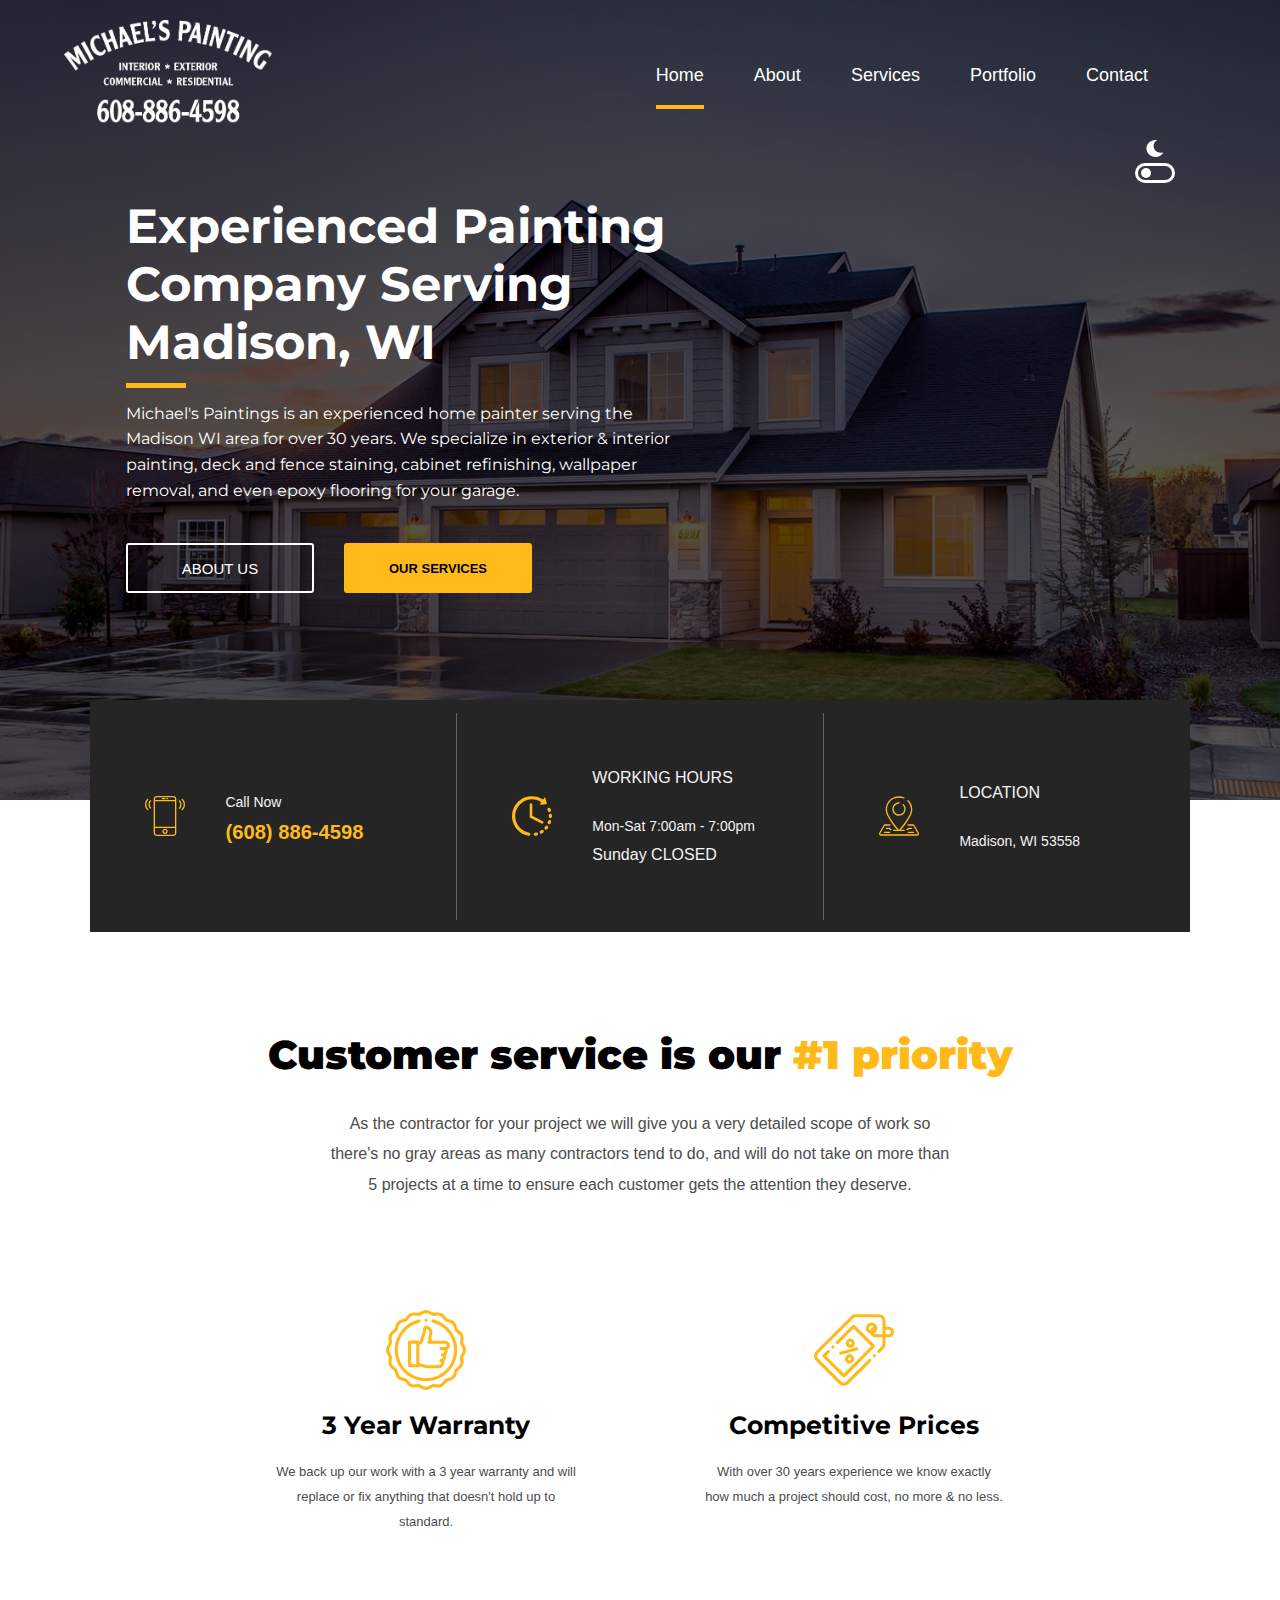
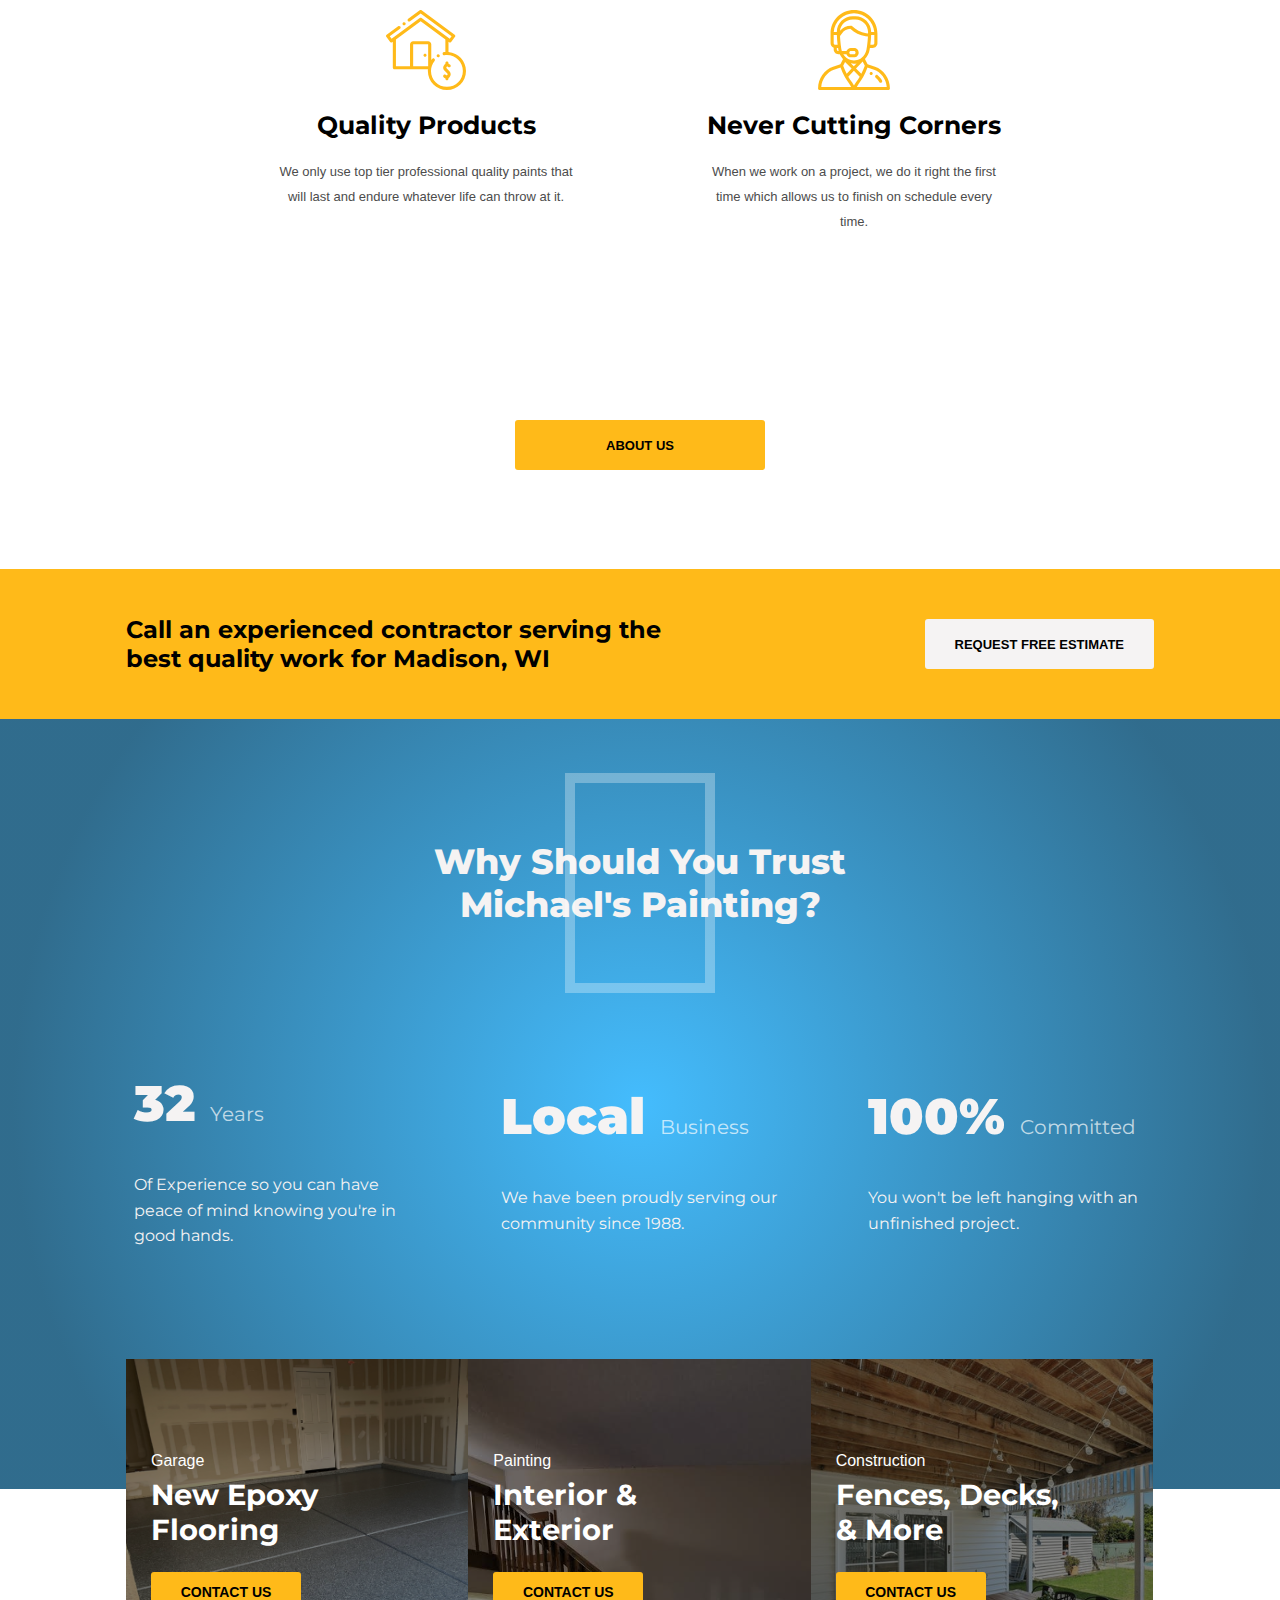
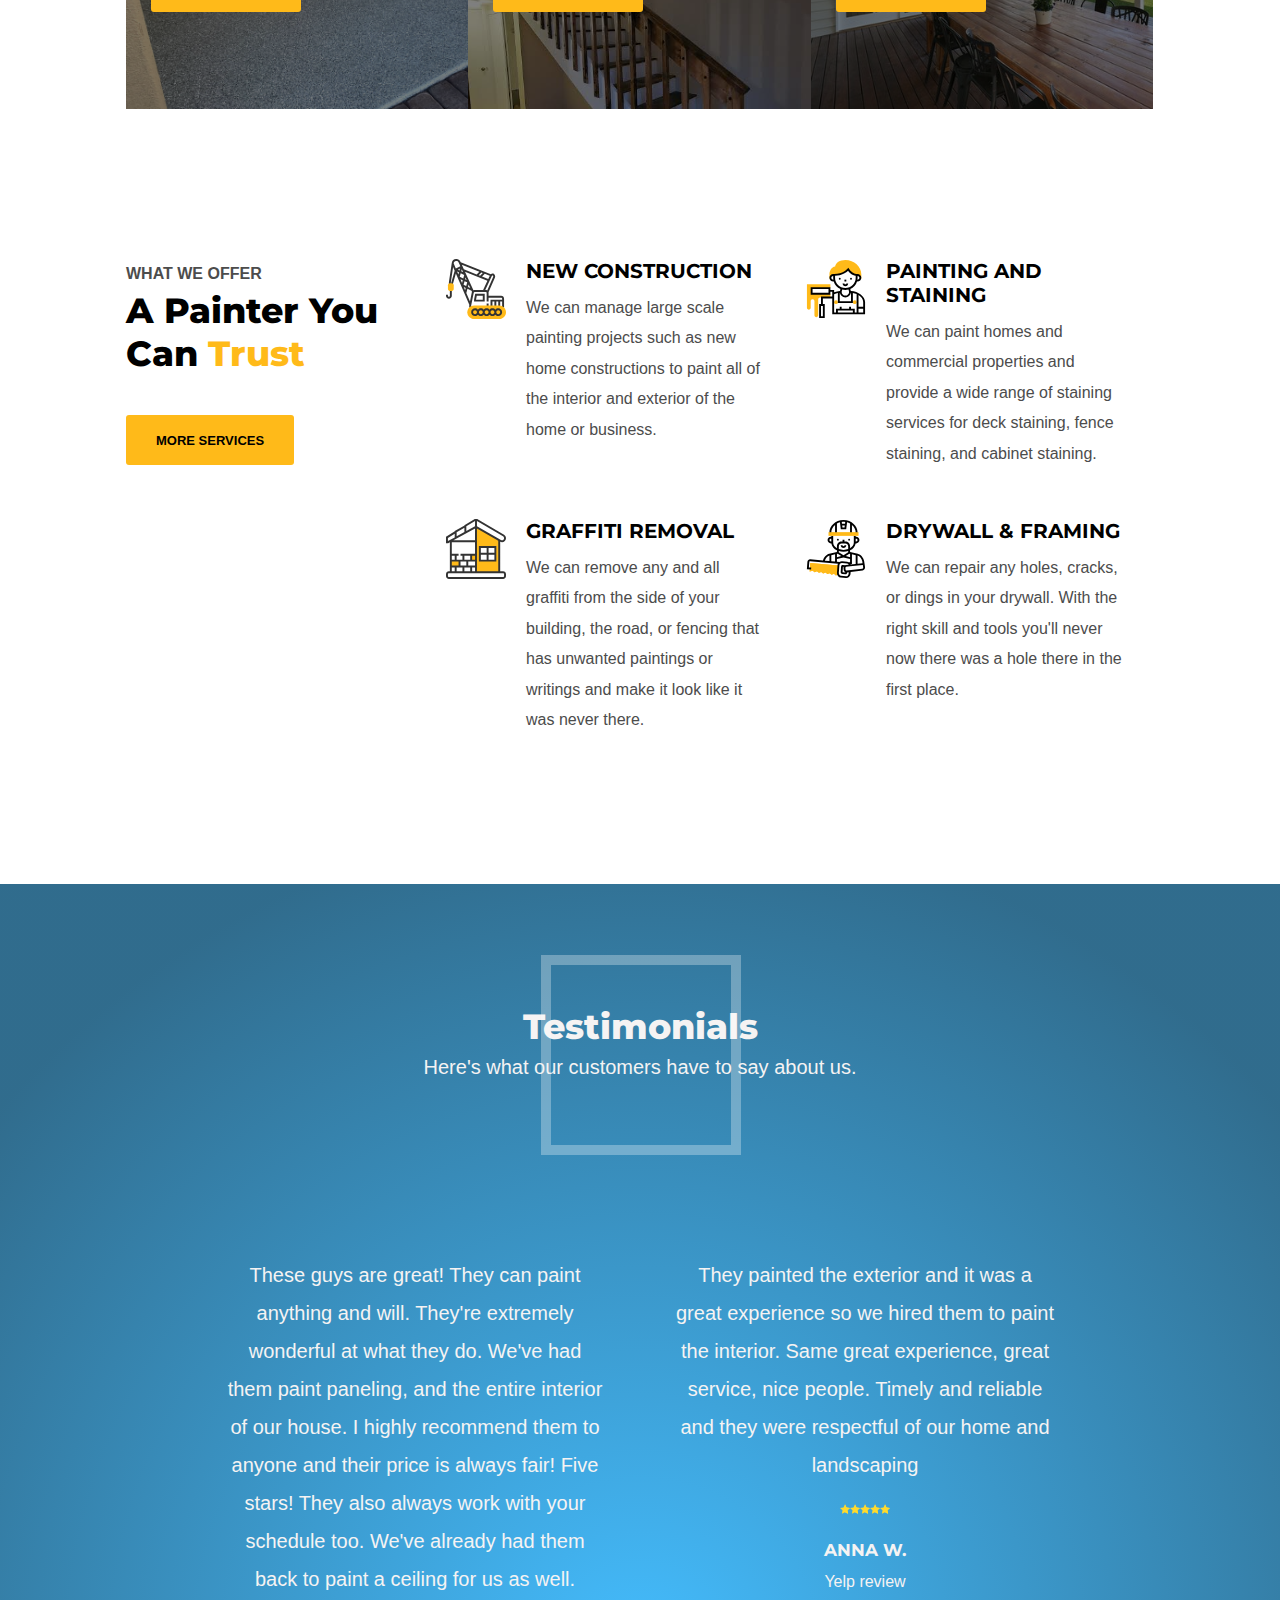
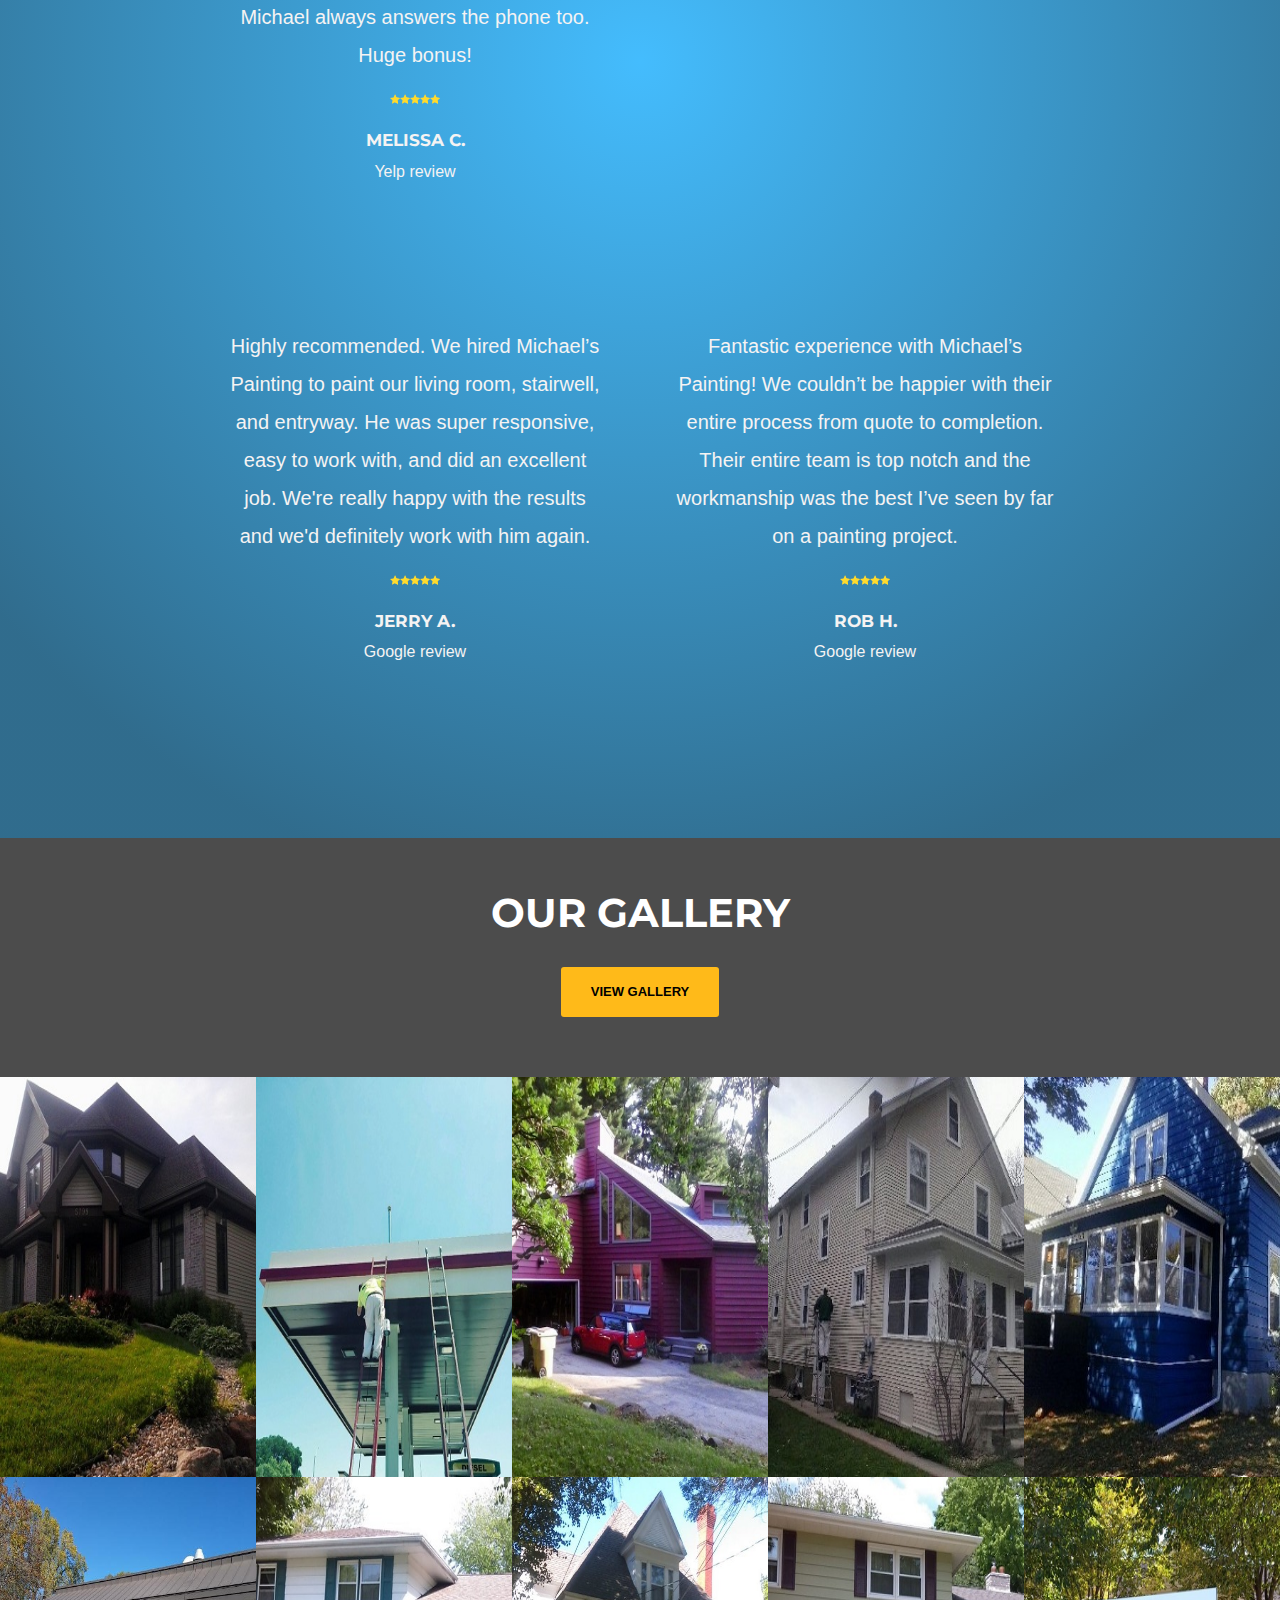
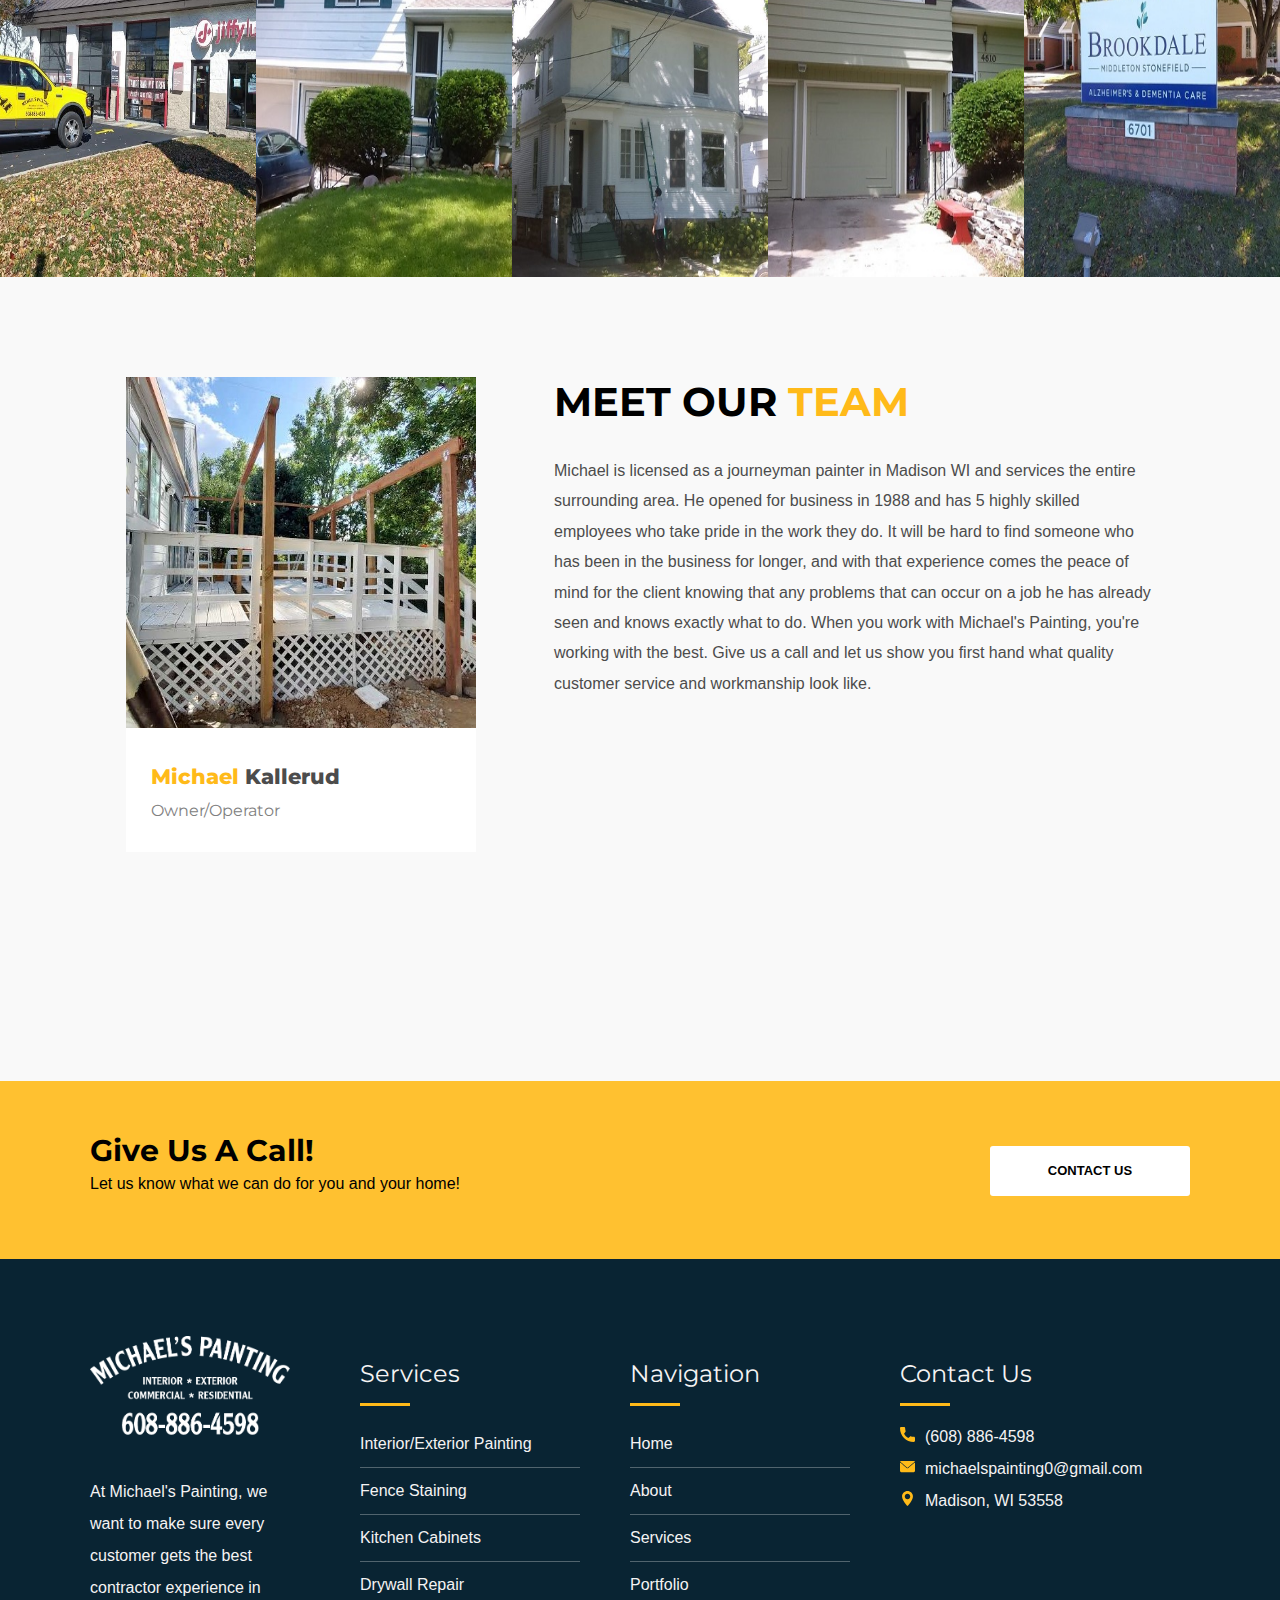
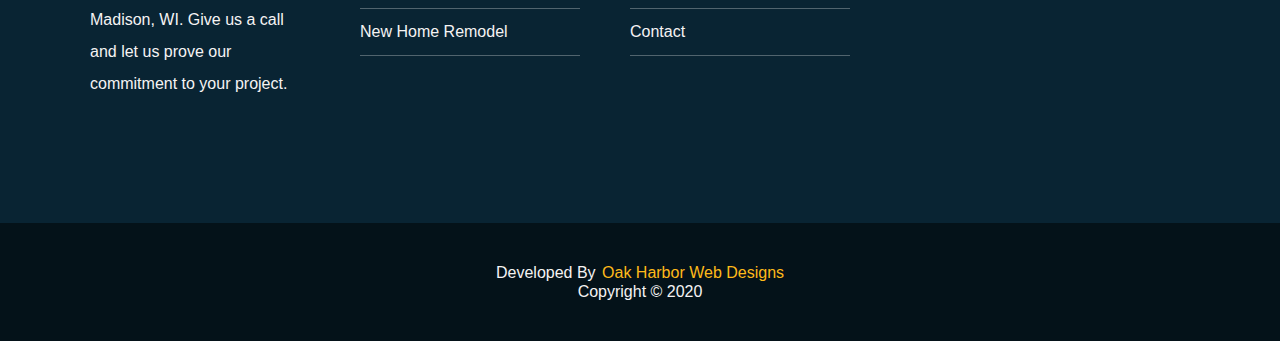
==== commit 55904803: "chnaged h1" ====
--- a/index.html
+++ b/index.html
@@ -102,7 +102,7 @@
         <div aria-hidden="true" id="dark"  ></div>
         <div class="container hero-content">
             <div class="heroText">
-                <h1 id="home-h">Experienced Construction Company Serving Madison, WI</h1>
+                <h1 id="home-h">Experienced Painting Company Serving Madison, WI</h1>
 
                 <h2 id="home-p">Michael's Paintings is an experienced home painter serving the Madison WI area for over 30 years.  We specialize in exterior & interior painting, 
                     deck and fence staining, cabinet refinishing, wallpaper removal, and even epoxy flooring for your garage.
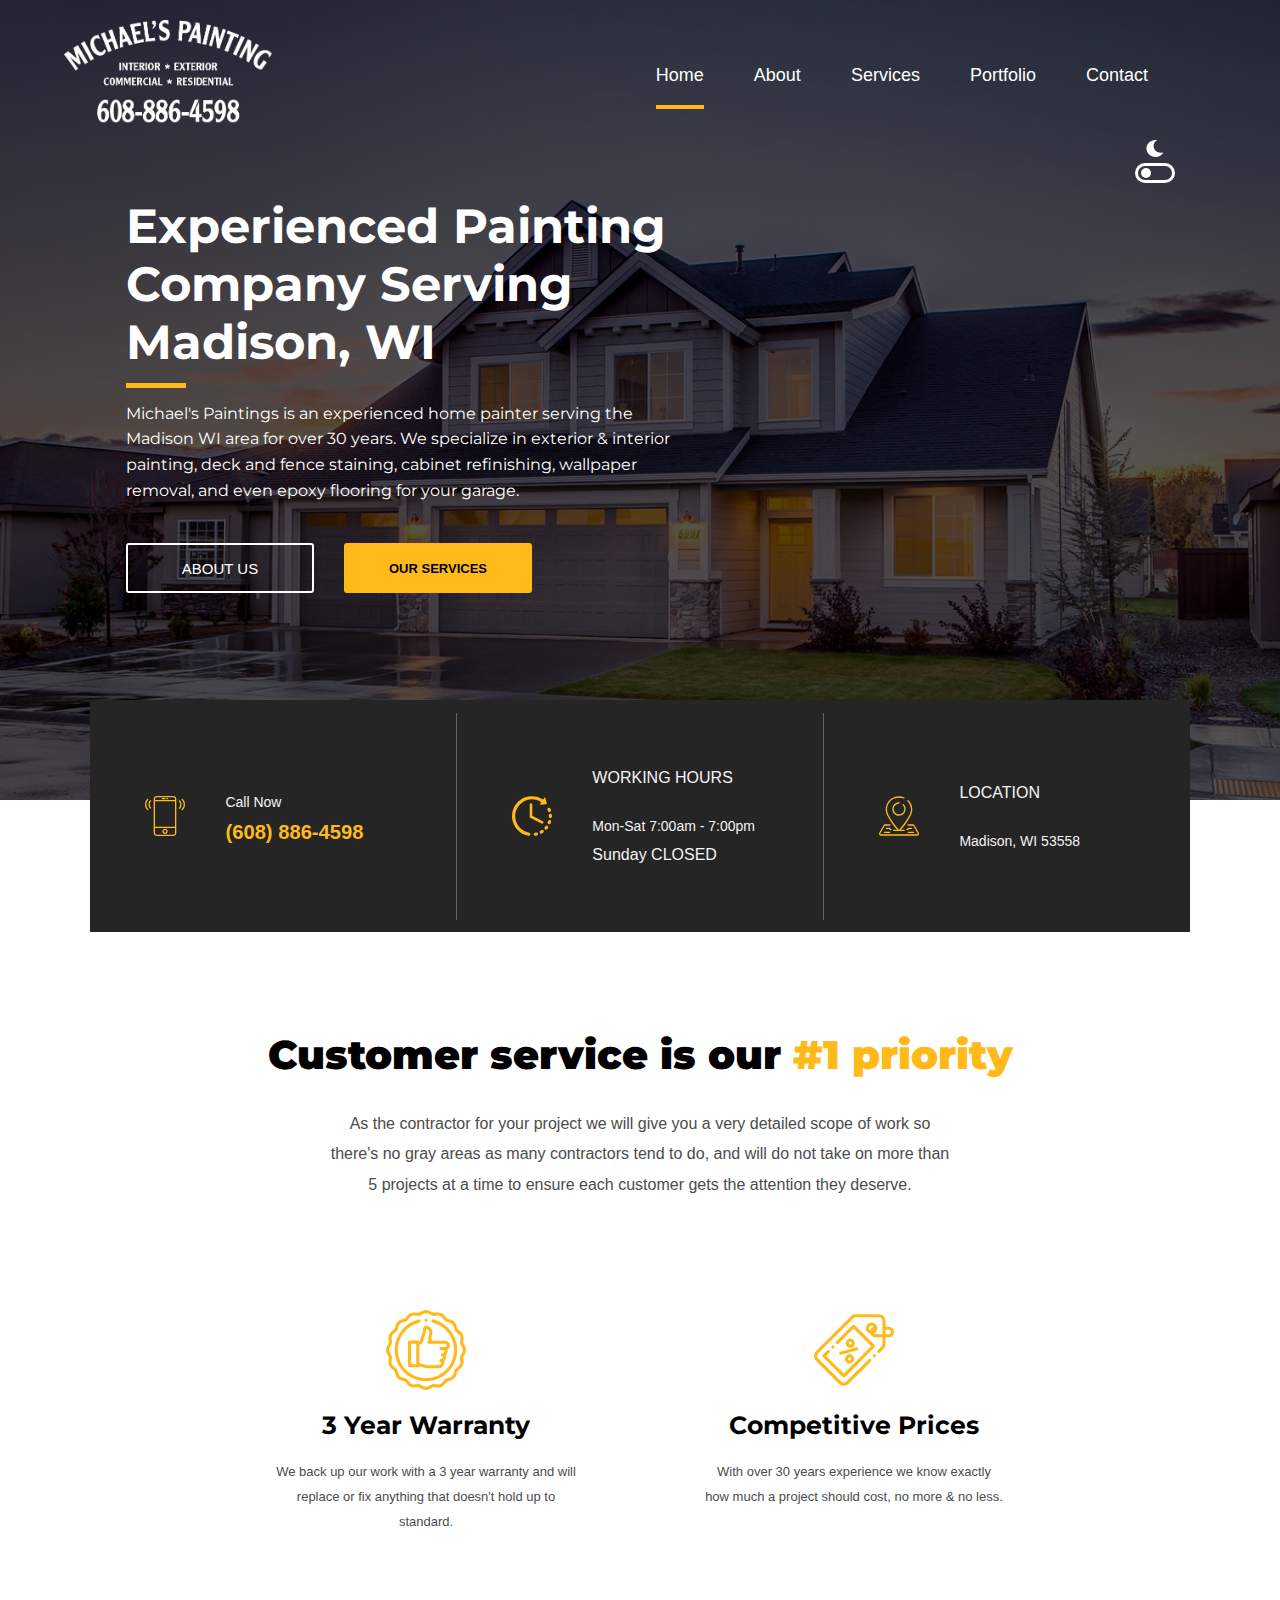
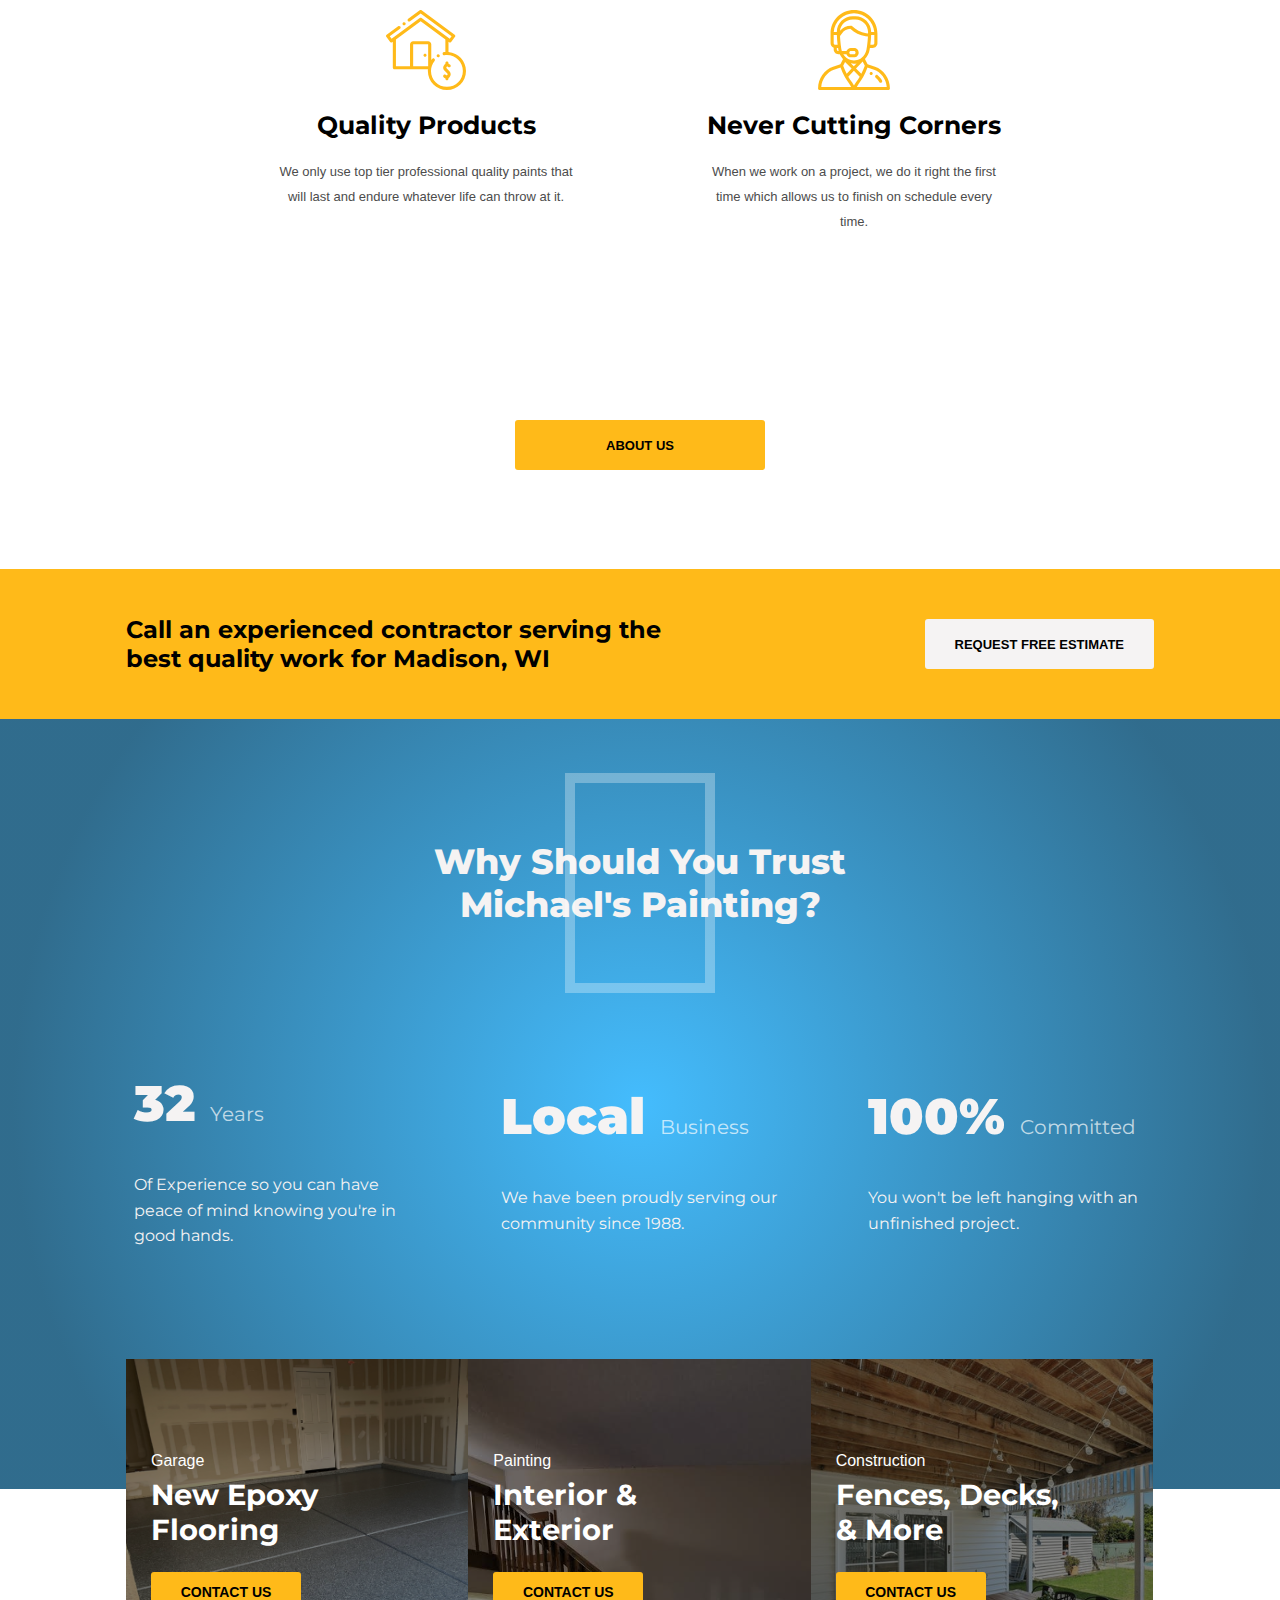
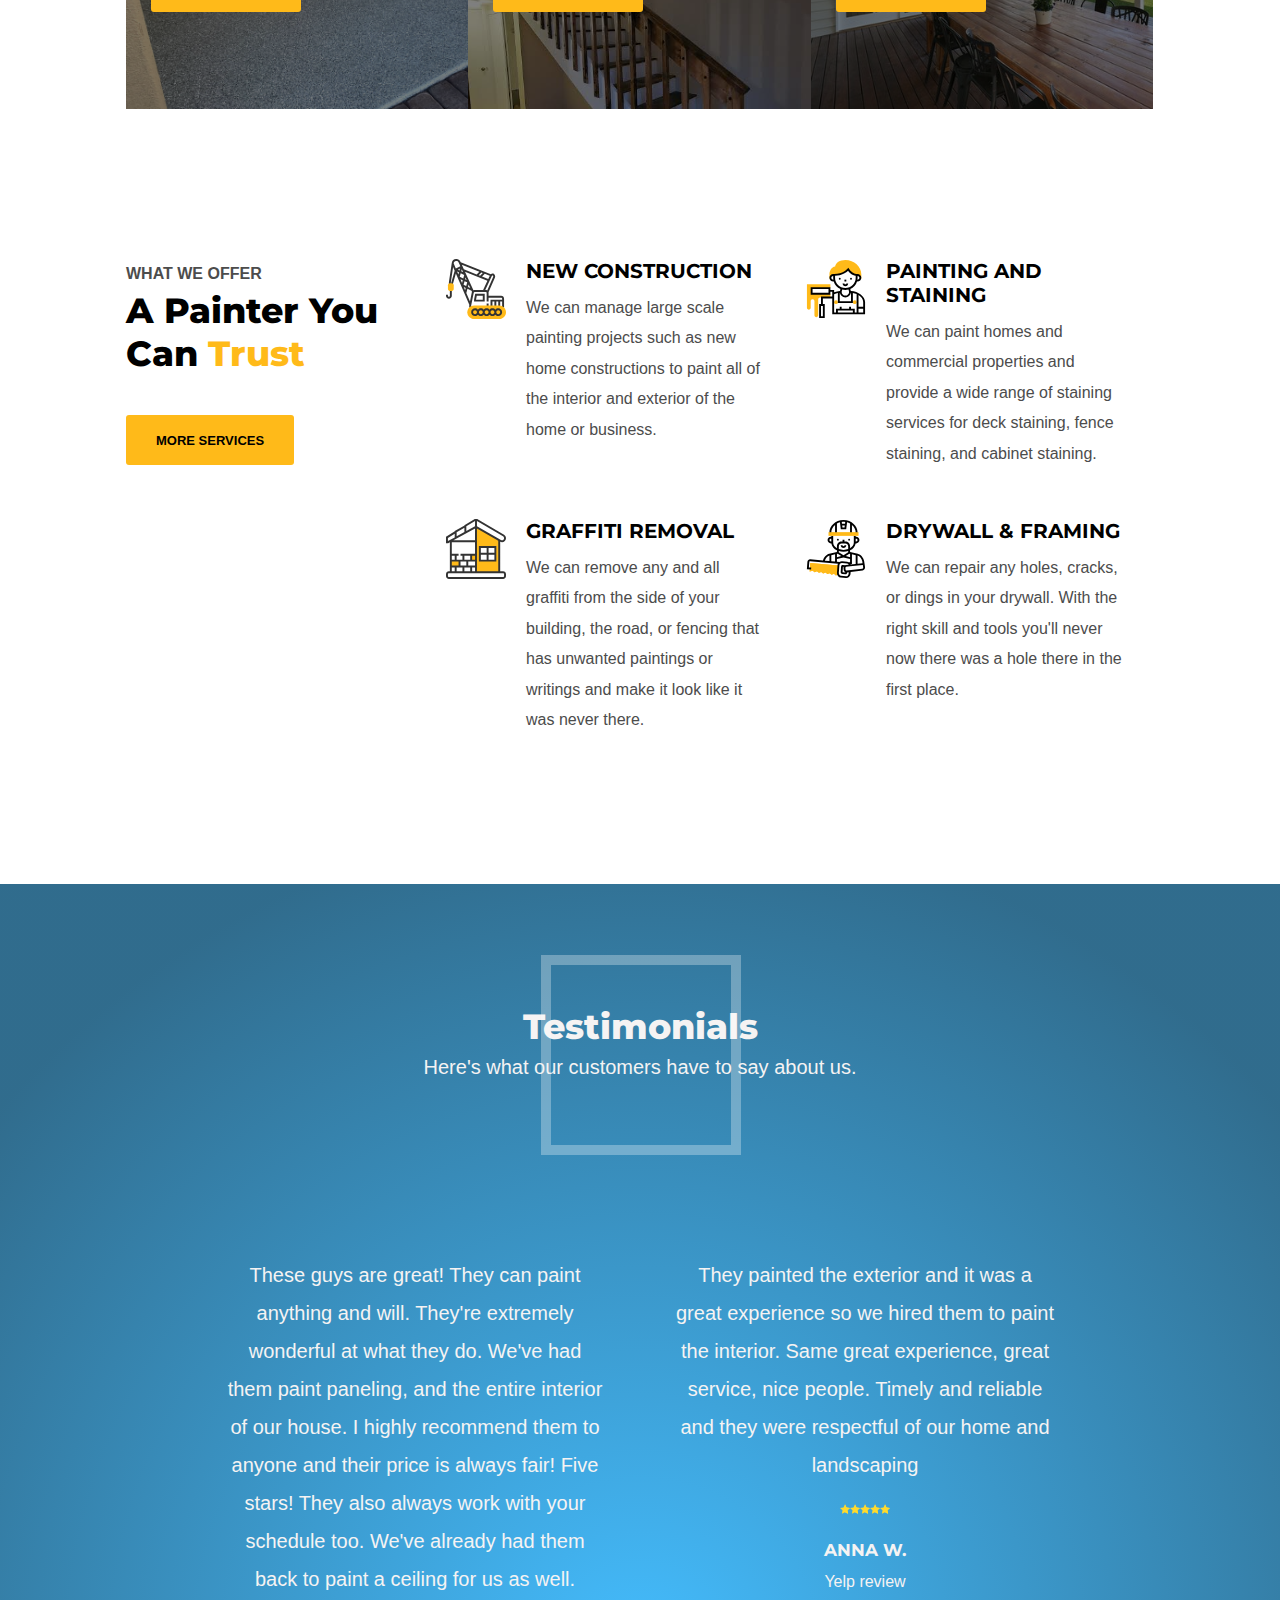
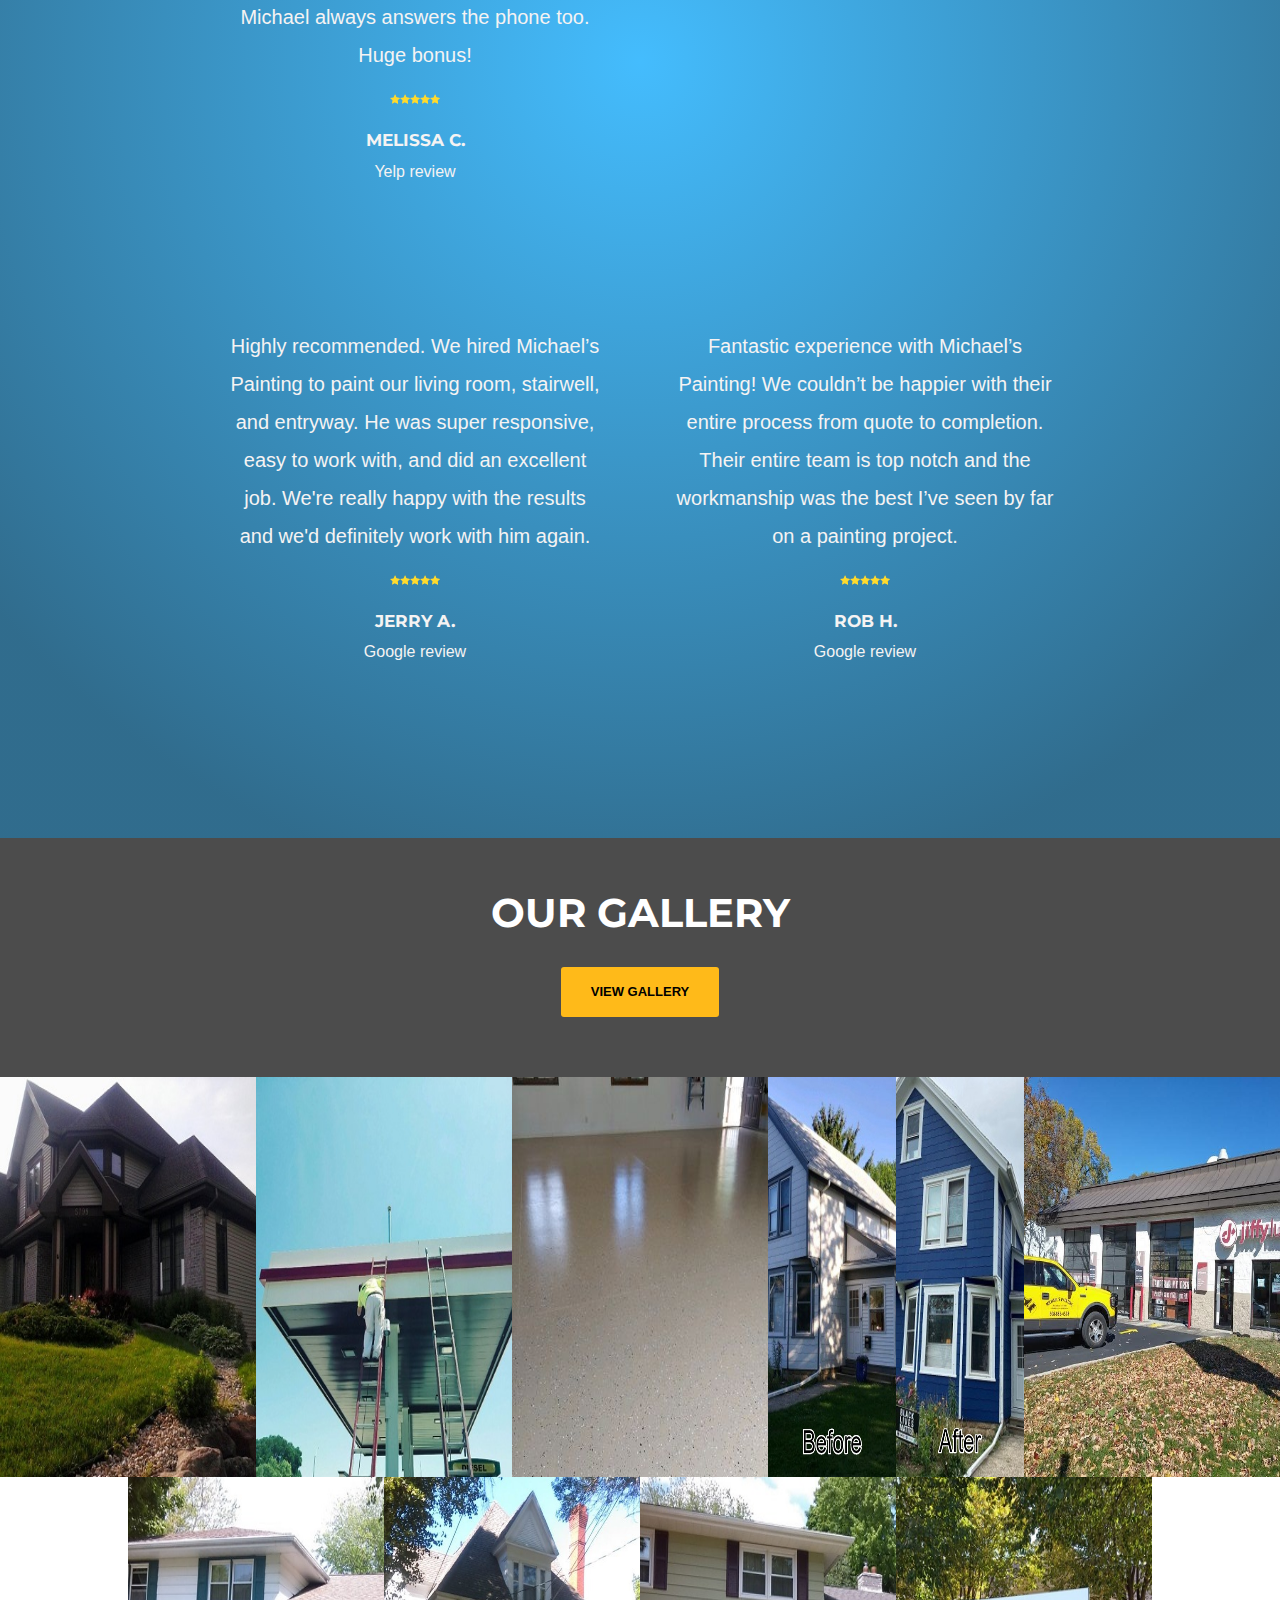
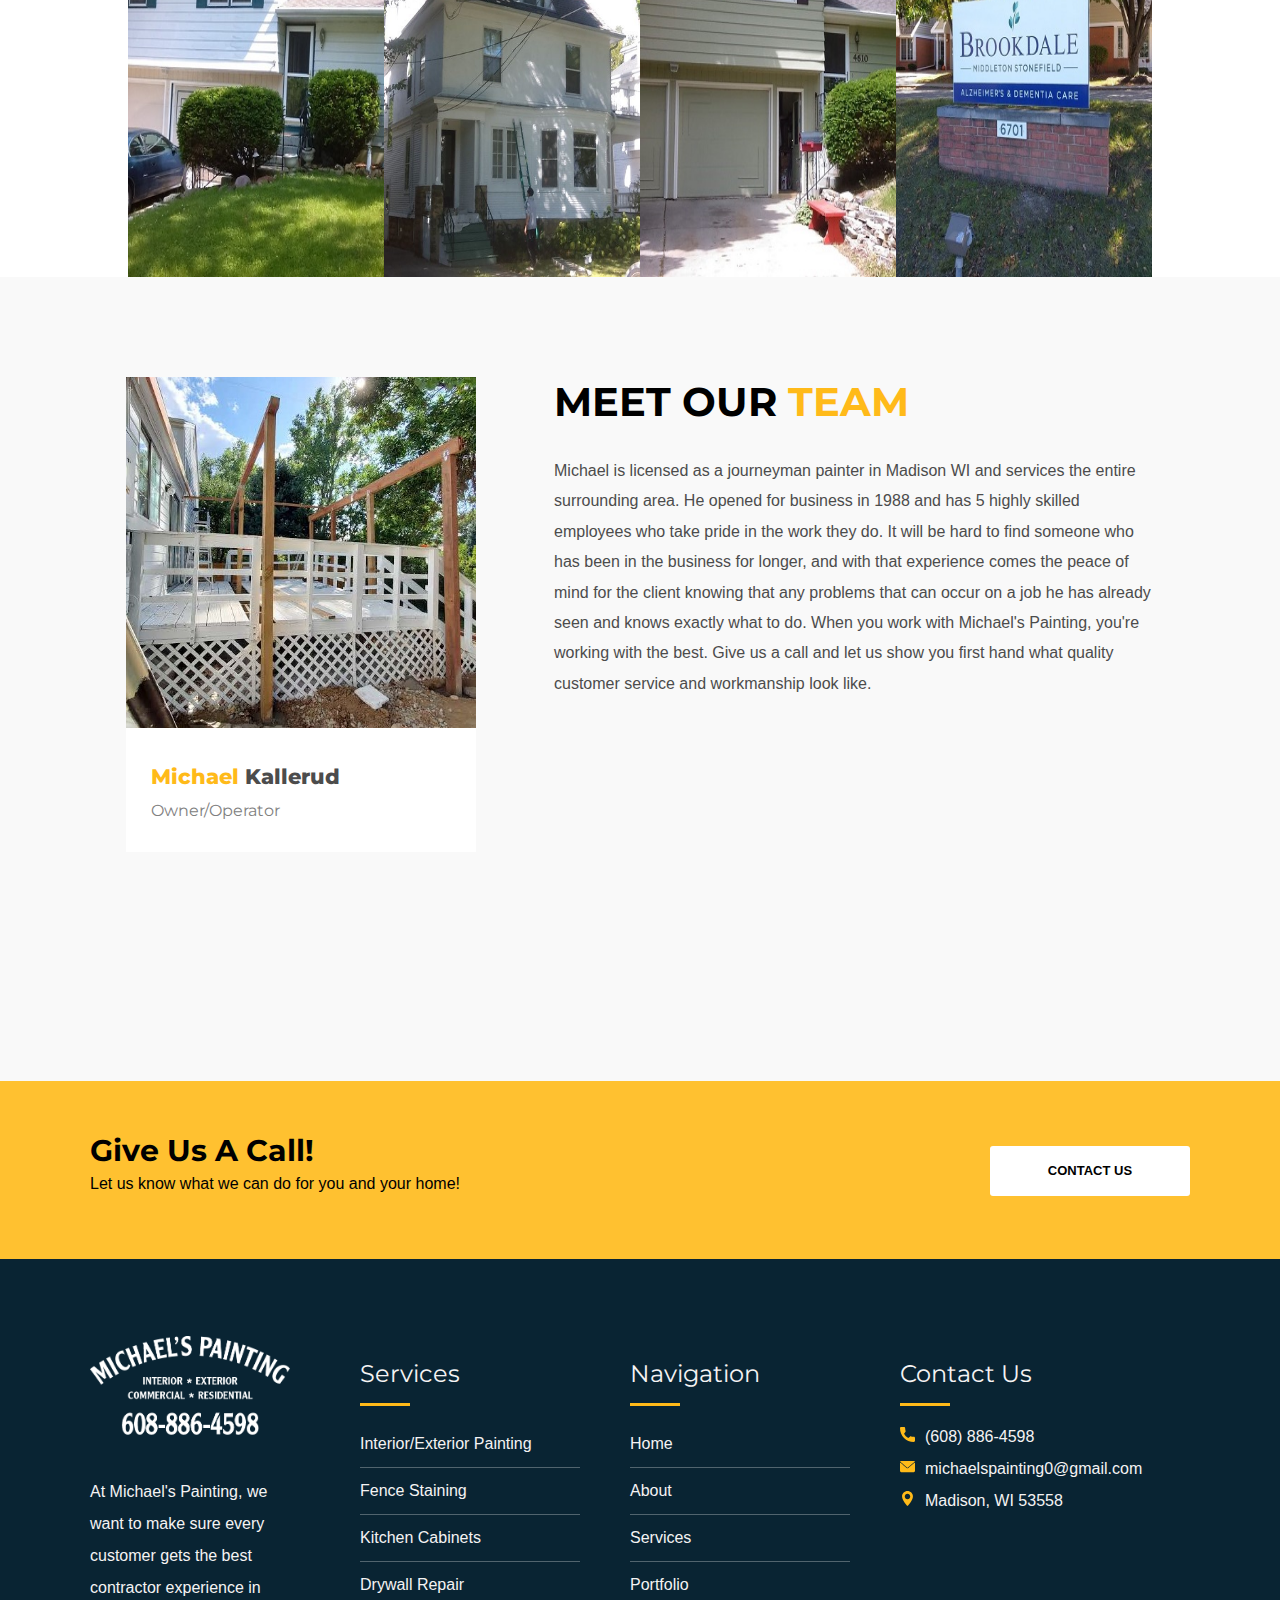
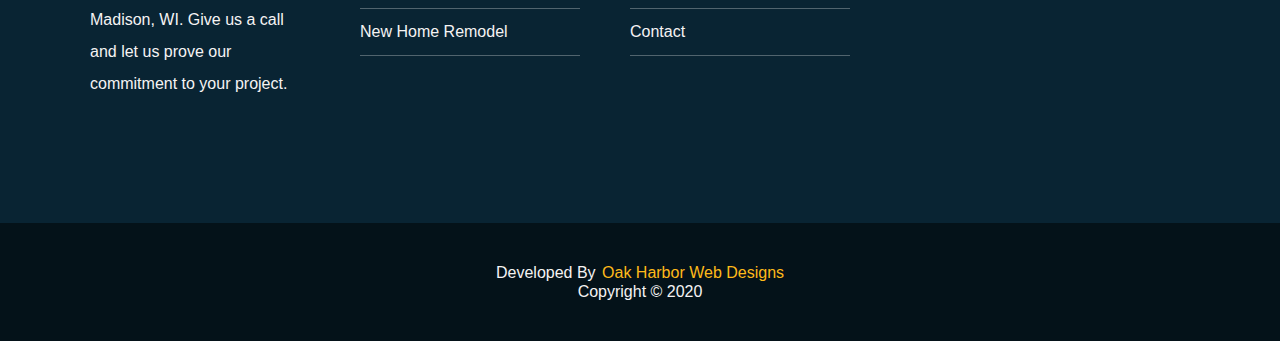
==== commit 5c67c82c: "added new pictures" ====
--- a/index.html
+++ b/index.html
@@ -434,9 +434,8 @@
         <div class="gallery-group">
             <img src="/images/image-1-crop.jpg" alt="man taping walls" width="400" height="400">
             <img src="/images/image-2-crop.jpg" alt="brown house" width="400" height="400">
-            <img src="/images/image-3-crop.jpg" alt="tan house wiht chipped old paint" width="400" height="400">
-            <img src="/images/image-4-crop.jpg" alt="tan house newly painted and fixed" width="400" height="400">
-            <img src="/images/image-5-crop.jpg" alt="white house being painted" width="400" height="400">
+            <img src="/images/image-12-crop.jpg" alt="light brown epoxy garage floor" width="400" height="400">
+            <img src="/images/image-38-crop-spit.jpeg" alt="before and after of a white house painted blue" width="400" height="400">
             <img src="/images/image-6-crop.jpg" alt="newly painted green house" width="400" height="400">  
             <img src="/images/image-7-crop.jpg" alt="half painted house" width="400" height="400">
             <img src="/images/image-8-crop.jpg" alt="new grey painted two story home" width="400" height="400">
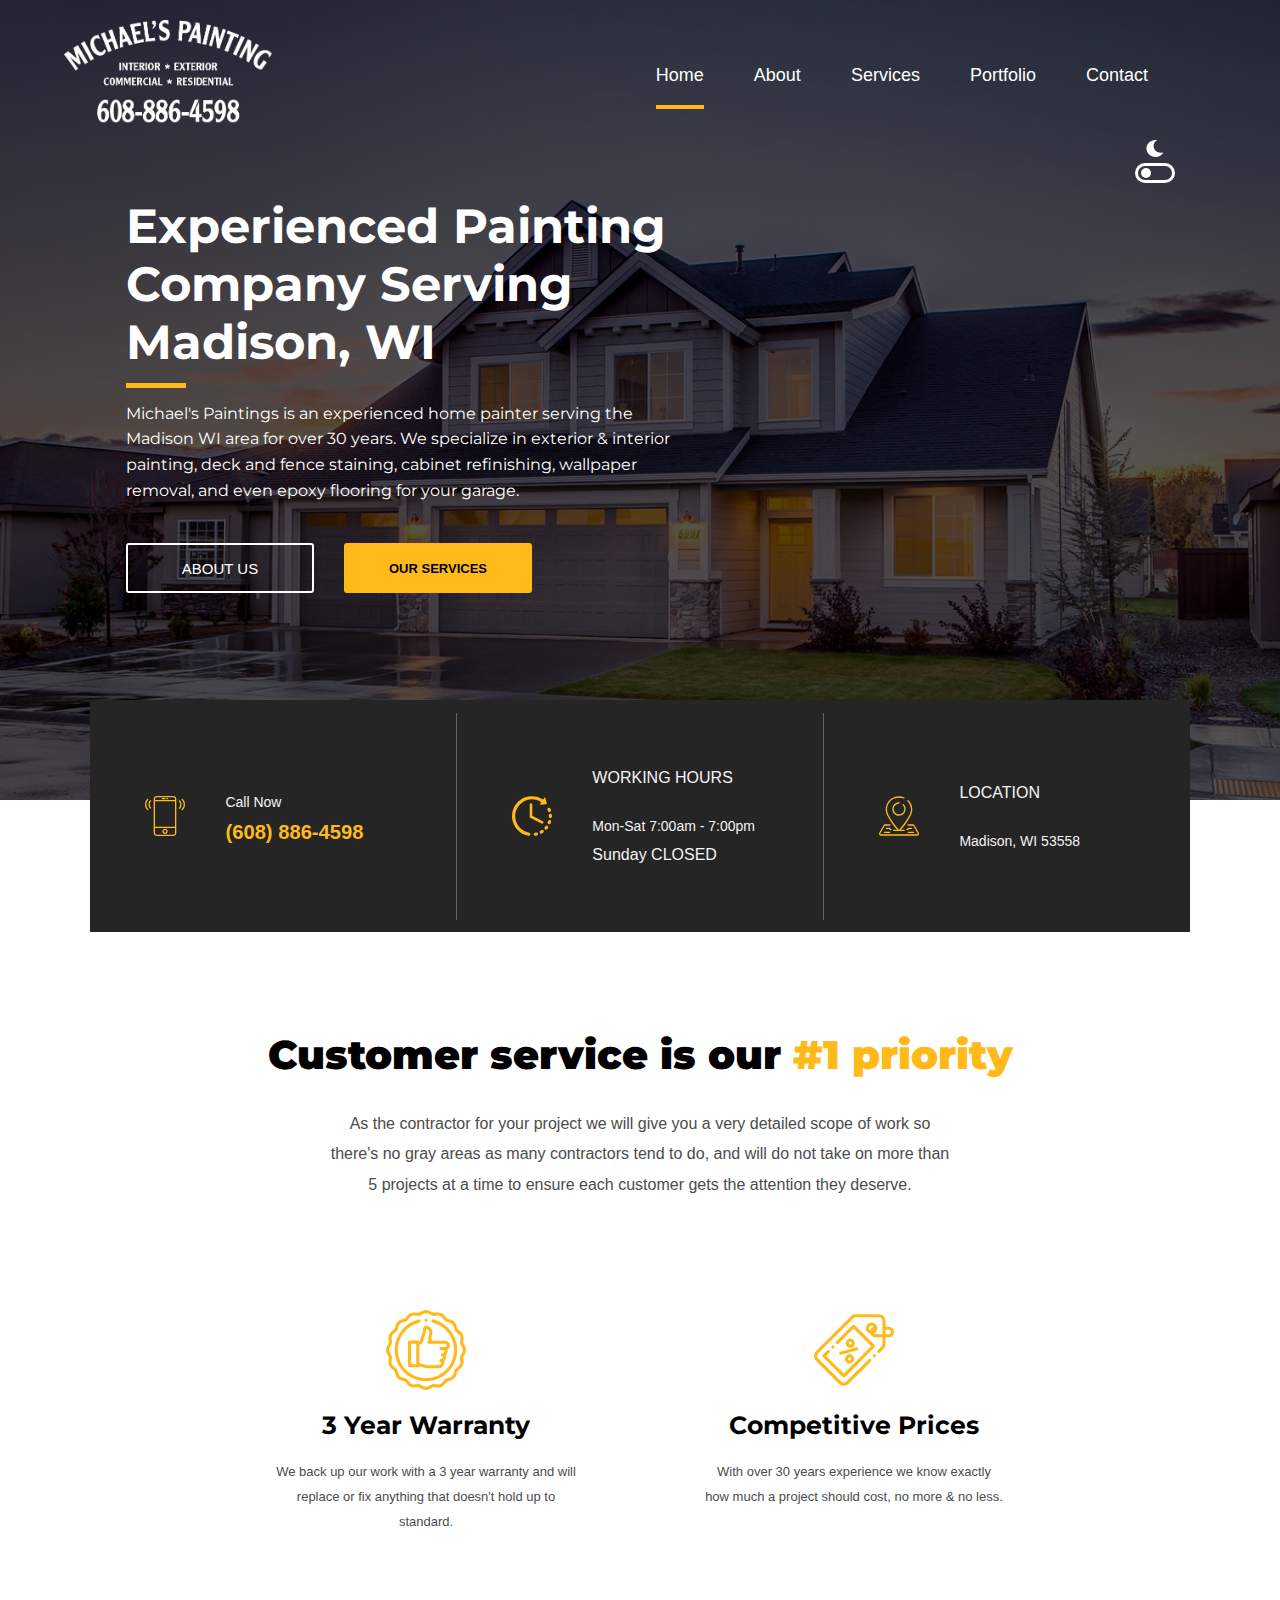
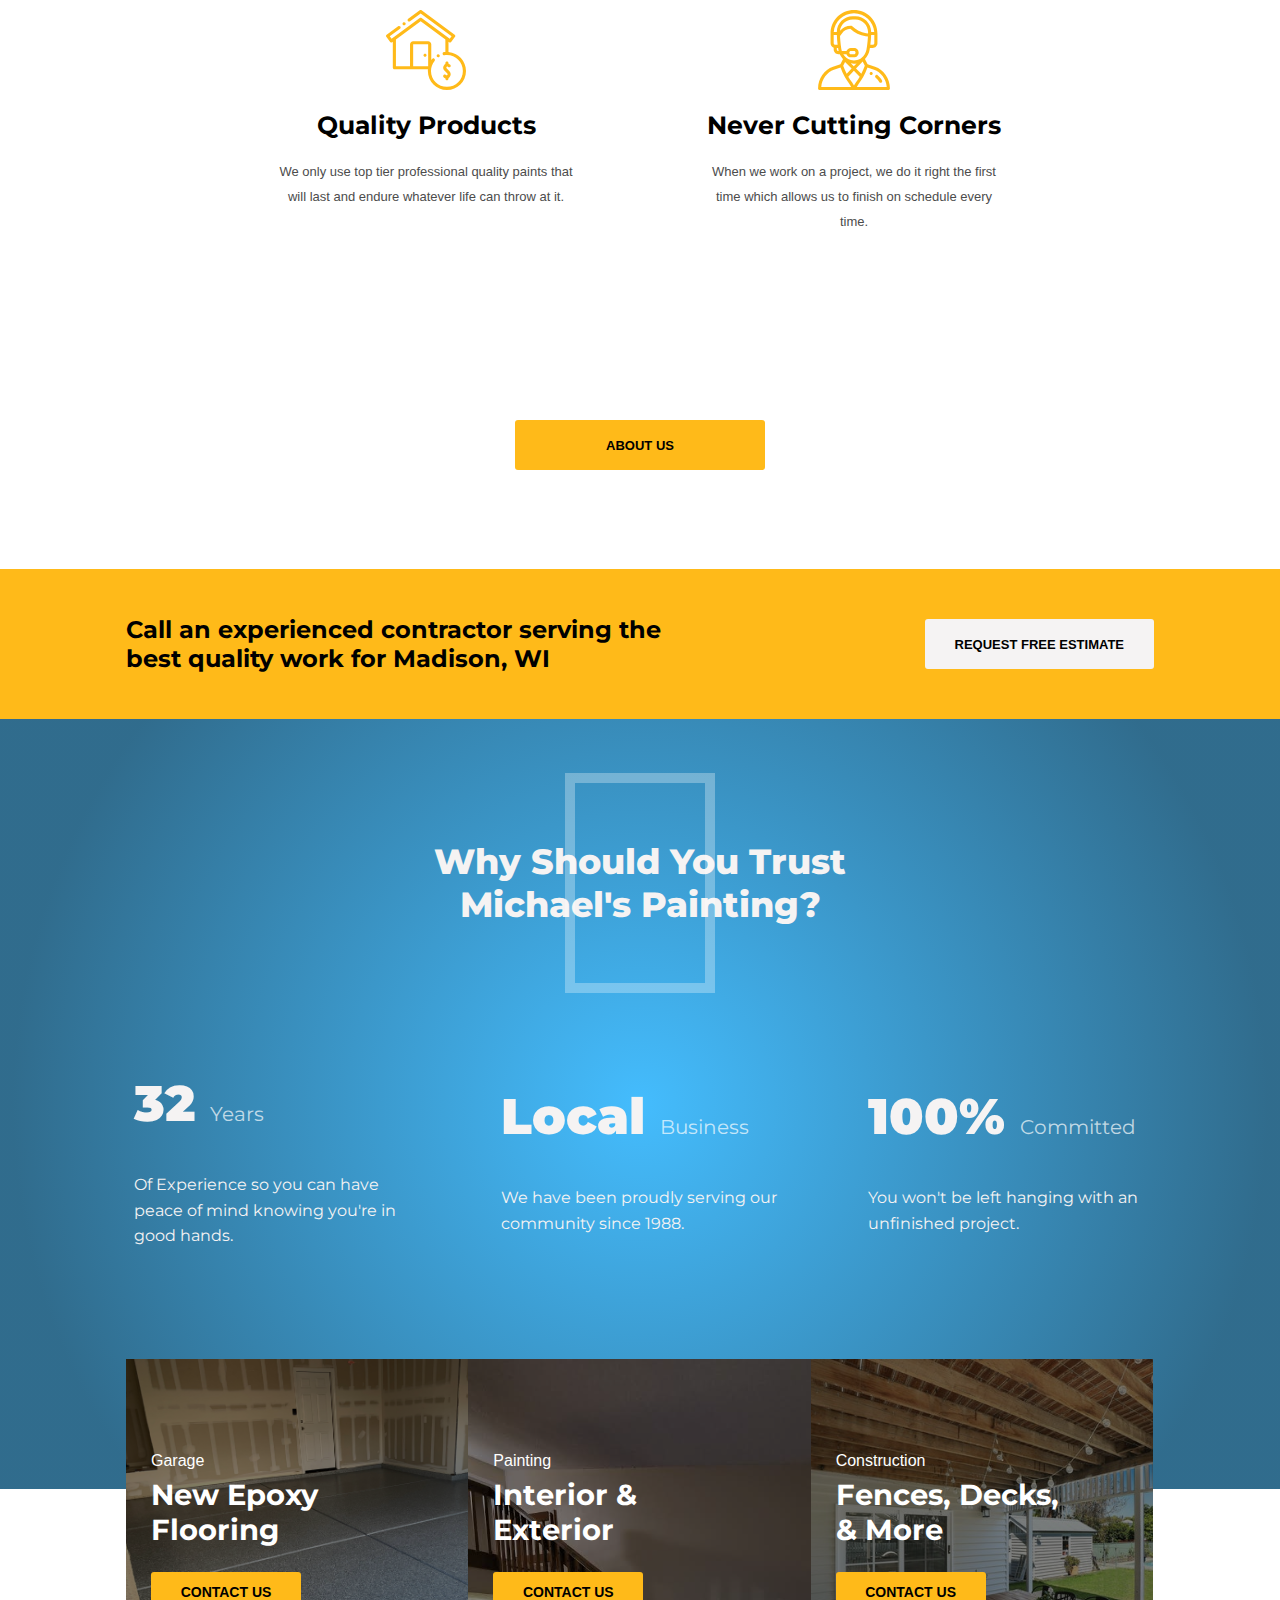
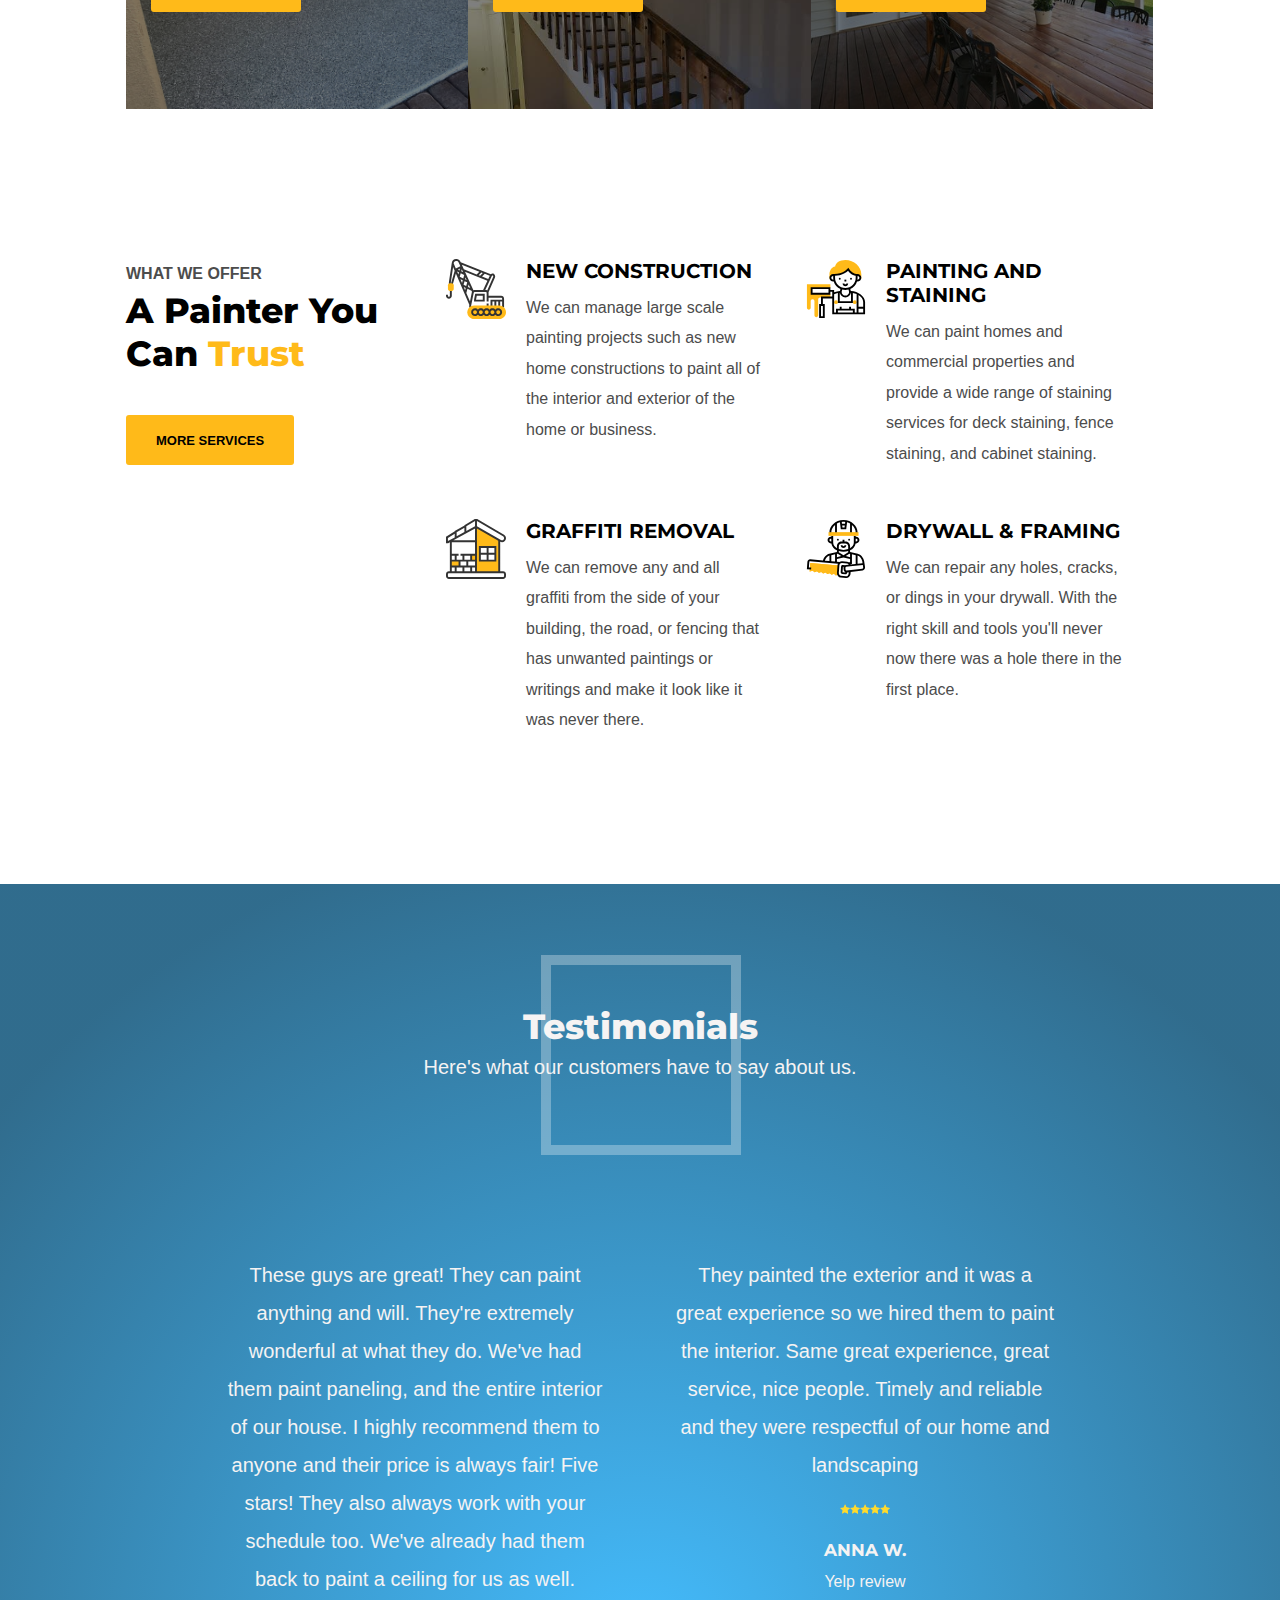
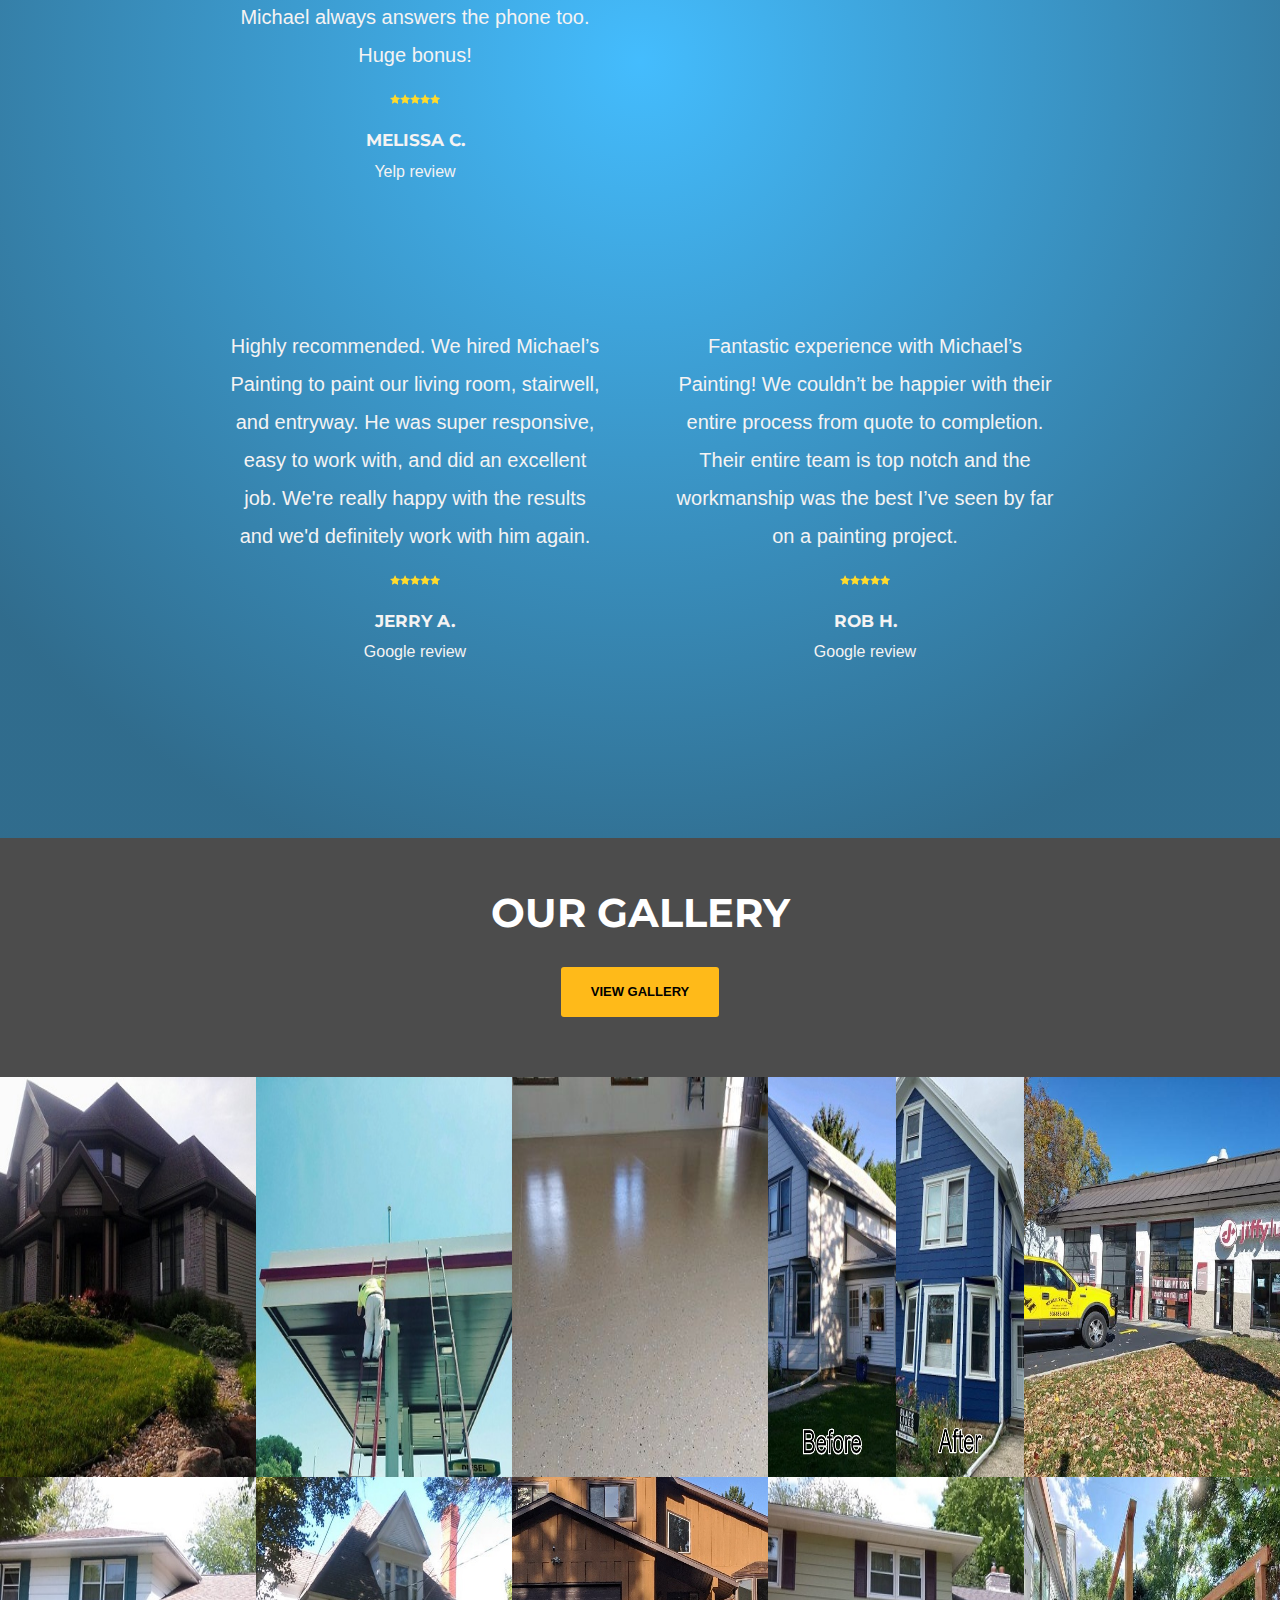
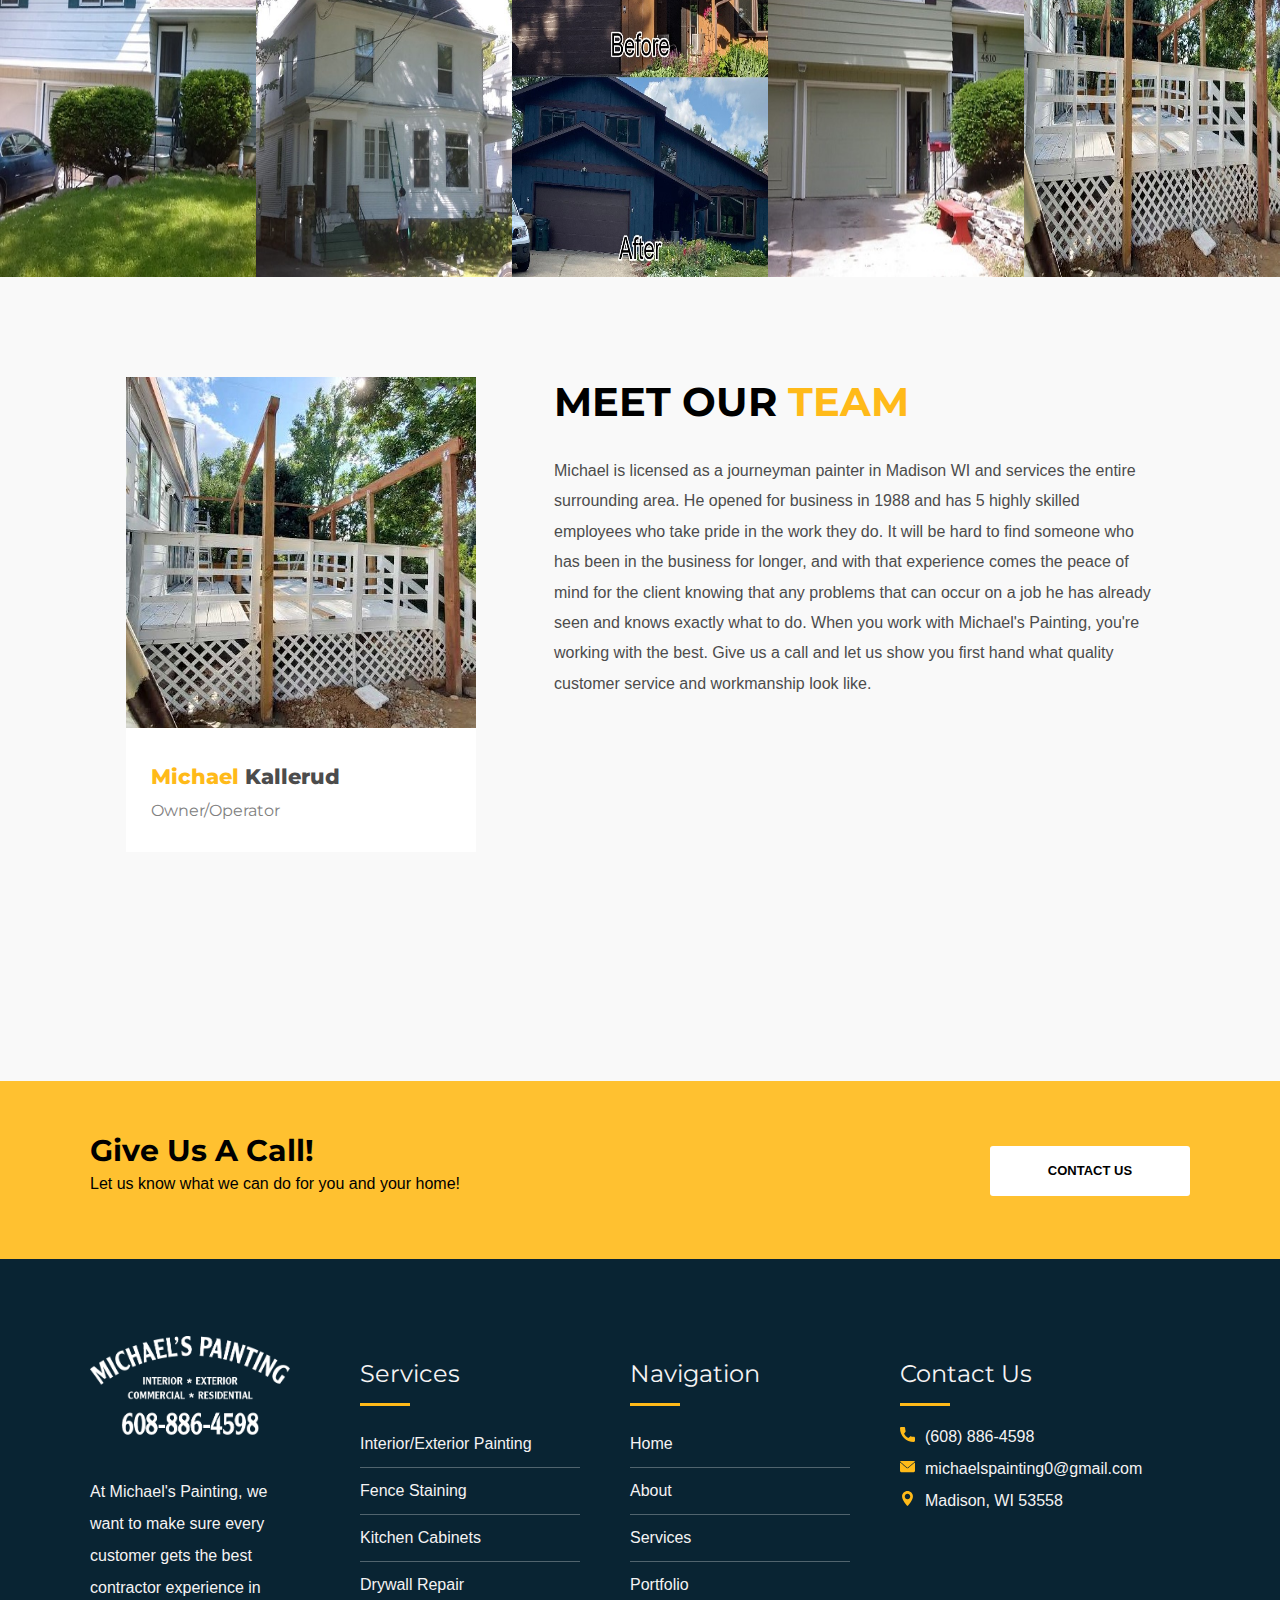
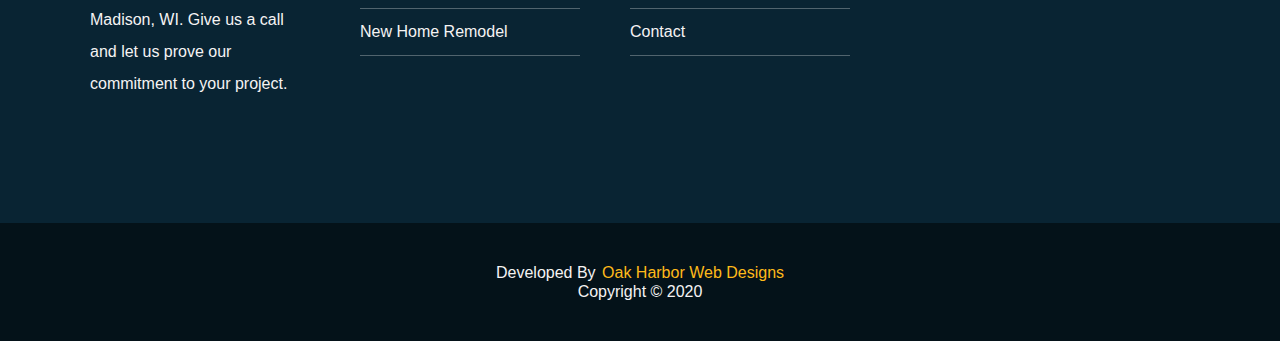
==== commit 87e75a93: "fixed gallery" ====
--- a/index.html
+++ b/index.html
@@ -432,15 +432,16 @@
             </button>
         </div>
         <div class="gallery-group">
-            <img src="/images/image-1-crop.jpg" alt="man taping walls" width="400" height="400">
-            <img src="/images/image-2-crop.jpg" alt="brown house" width="400" height="400">
+            <img src="/images/image-1-crop.jpg" alt="newly painted dark brown home" width="400" height="400">
+            <img src="/images/image-2-crop.jpg" alt="gas station being painted" width="400" height="400">
             <img src="/images/image-12-crop.jpg" alt="light brown epoxy garage floor" width="400" height="400">
             <img src="/images/image-38-crop-spit.jpeg" alt="before and after of a white house painted blue" width="400" height="400">
-            <img src="/images/image-6-crop.jpg" alt="newly painted green house" width="400" height="400">  
-            <img src="/images/image-7-crop.jpg" alt="half painted house" width="400" height="400">
+            <img src="/images/image-6-crop.jpg" alt="newly painted jiffy lube garage" width="400" height="400">  
+            <img src="/images/image-7-crop.jpg" alt="white painted house" width="400" height="400">
             <img src="/images/image-8-crop.jpg" alt="new grey painted two story home" width="400" height="400">
-            <img src="/images/image-9-crop.jpg" alt="painted home" width="400" height="400">
-            <img src="/images/image-10-crop.jpg" alt="woman holding a paint brush" width="400" height="400">
+            <img src="/images/image-34-splt.jpeg" alt="before and after of a newly painted home" width="400" height="400">
+            <img src="/images/image-9-crop.jpg" alt="light tan panted house" width="400" height="400">
+            <img src="/images/image-14-crop.jpg" alt="white painted deck" width="400" height="400">
         </div>
     </section>
 
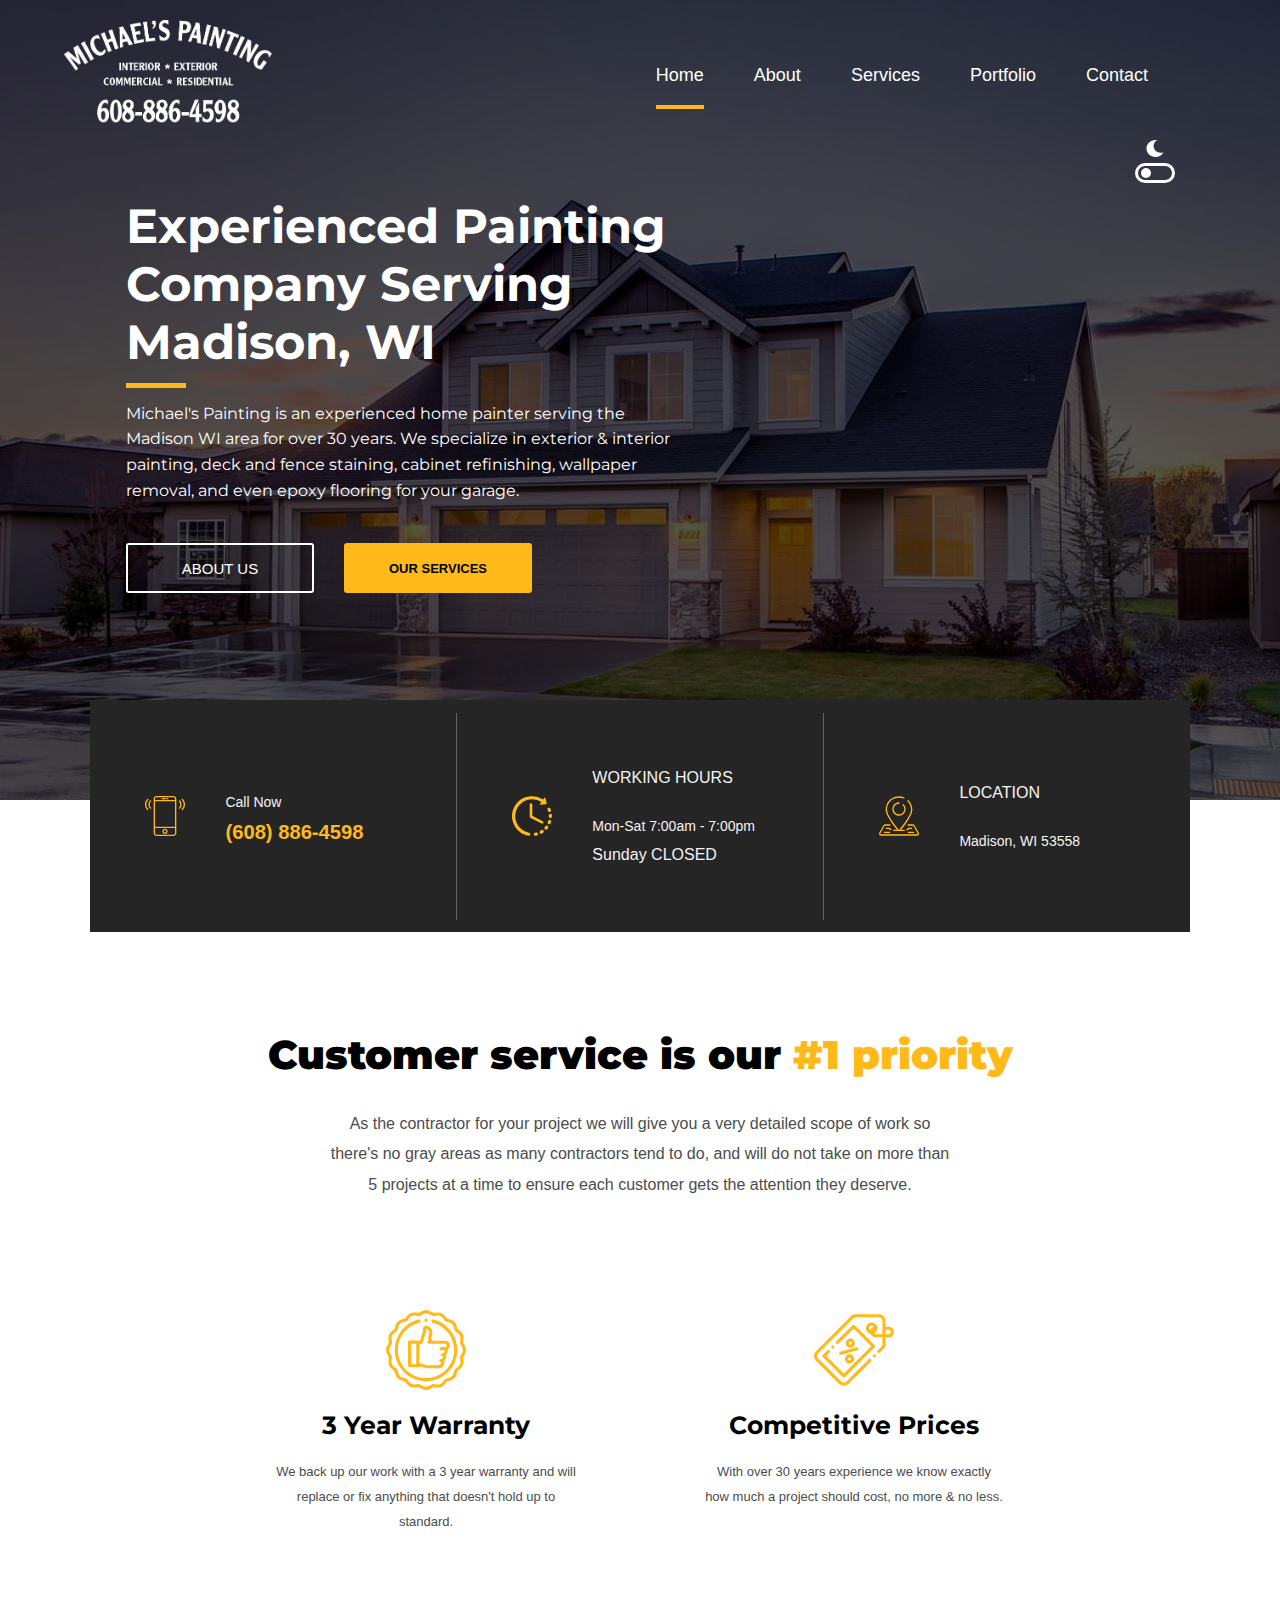
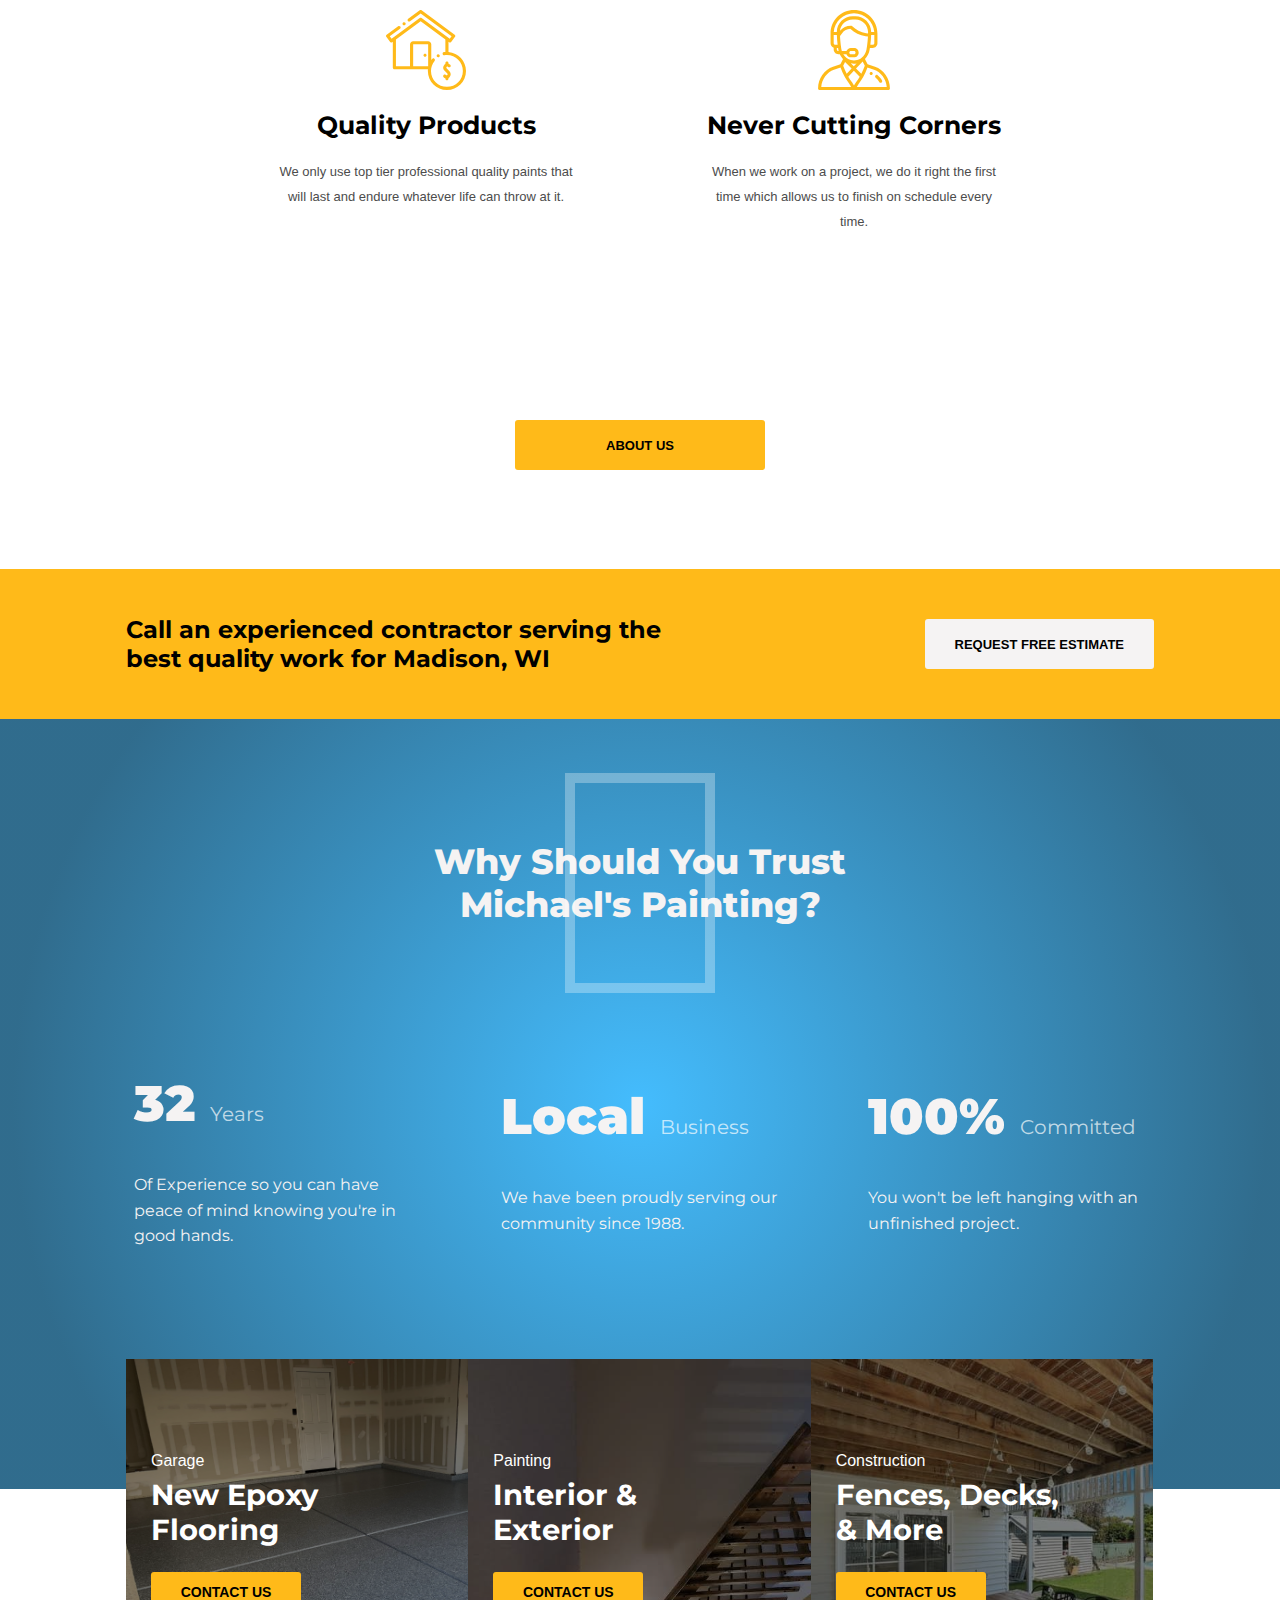
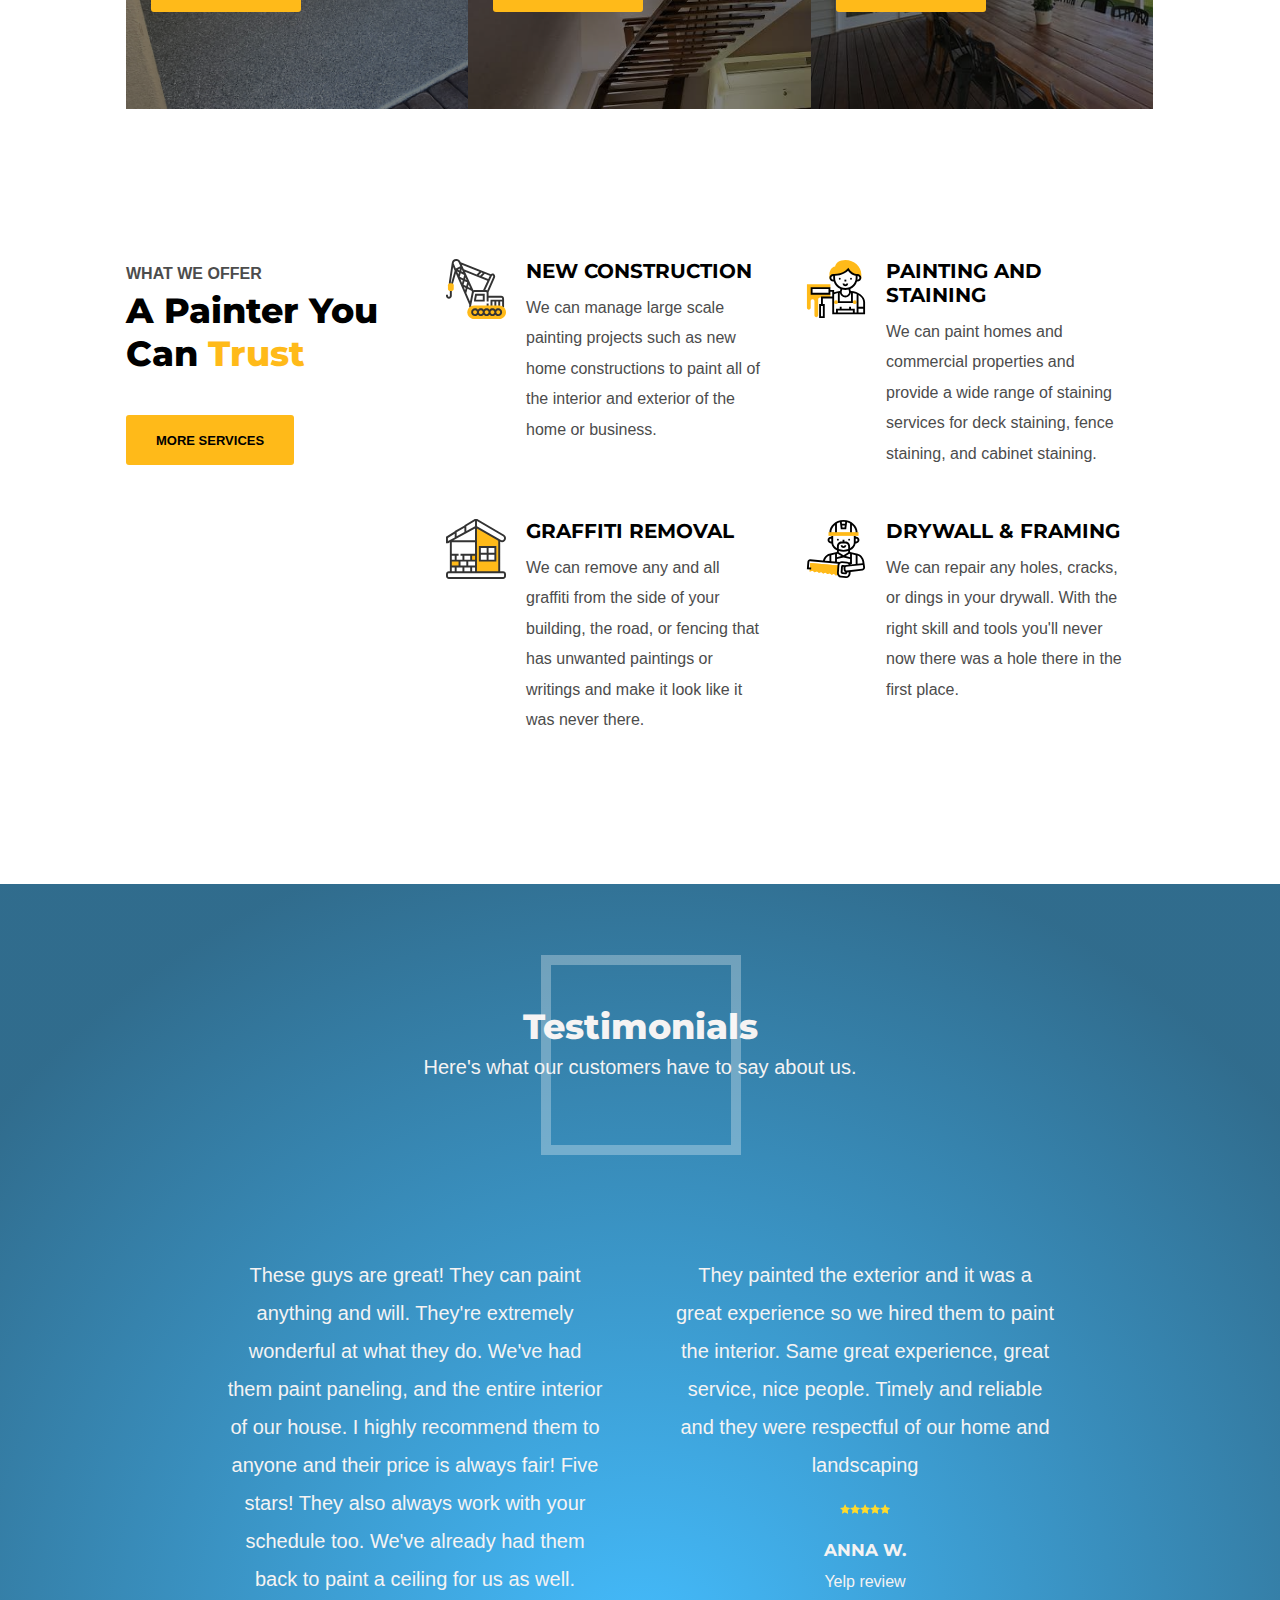
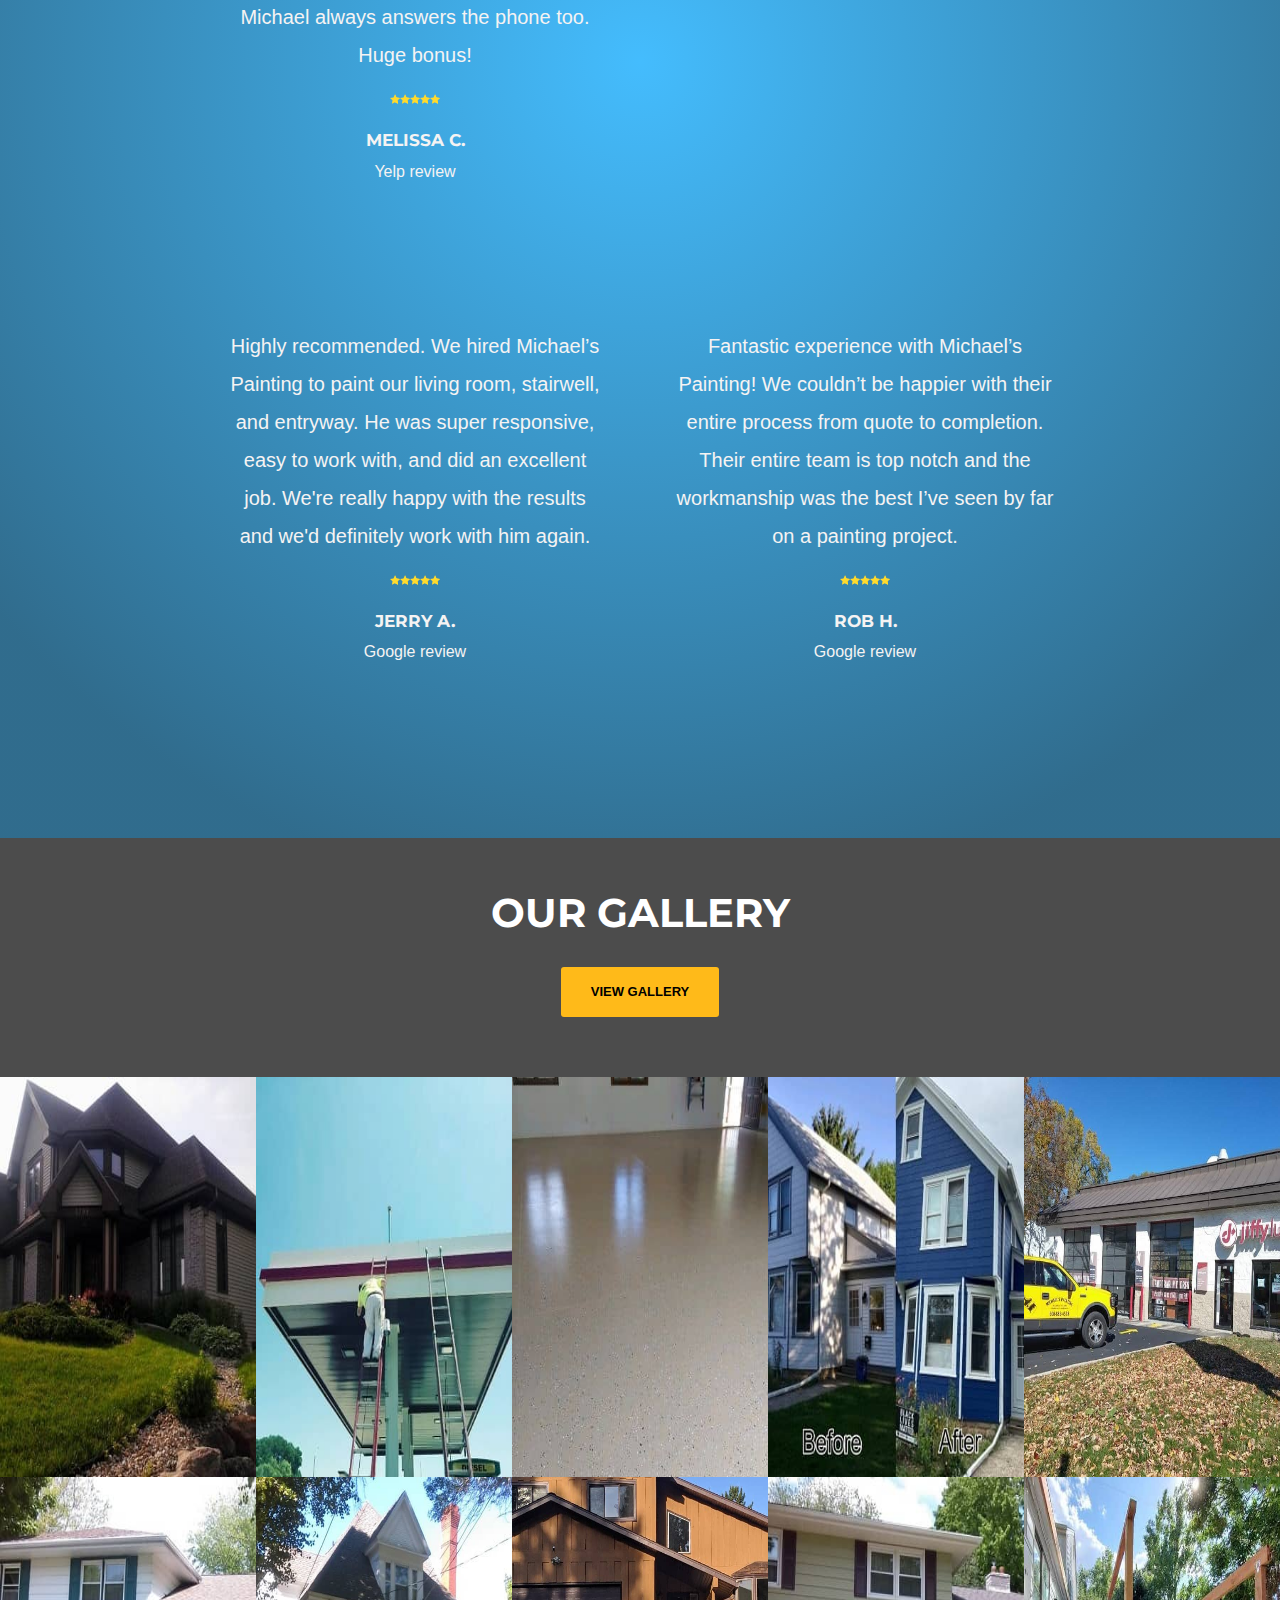
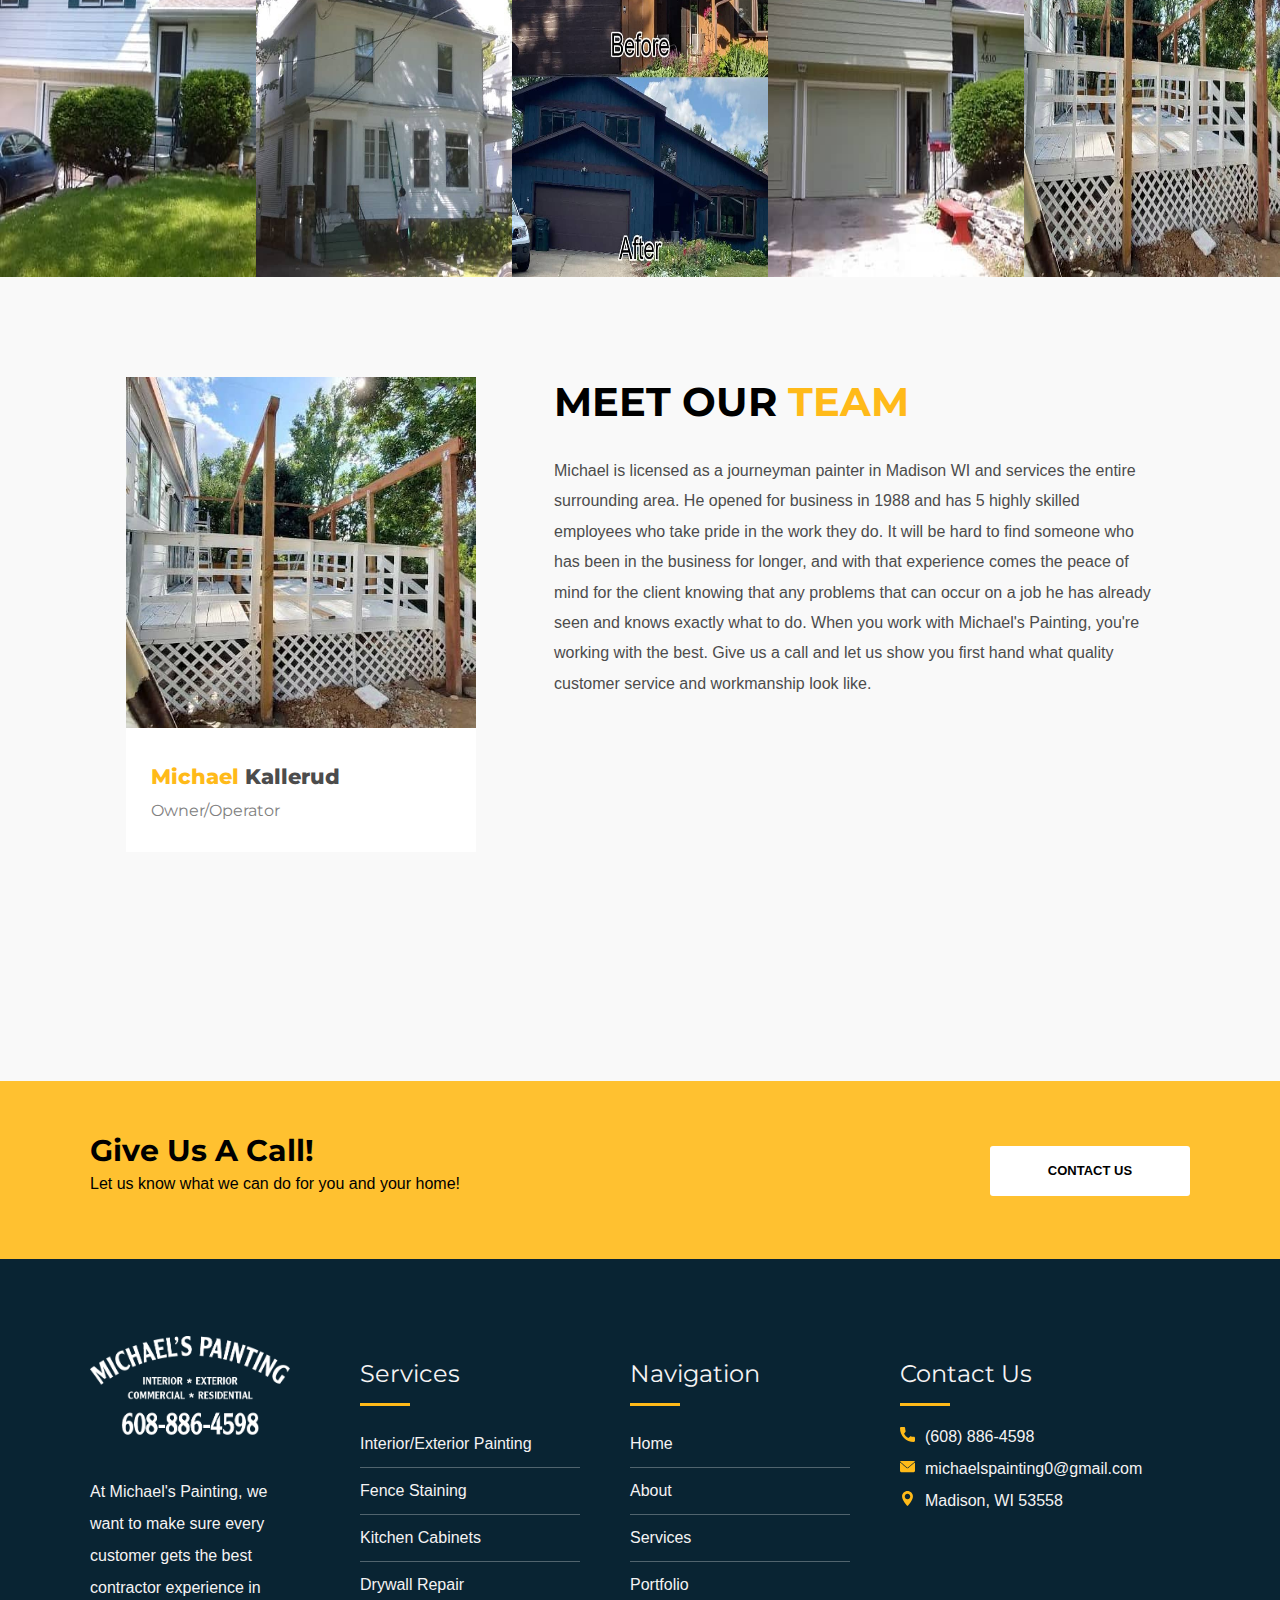
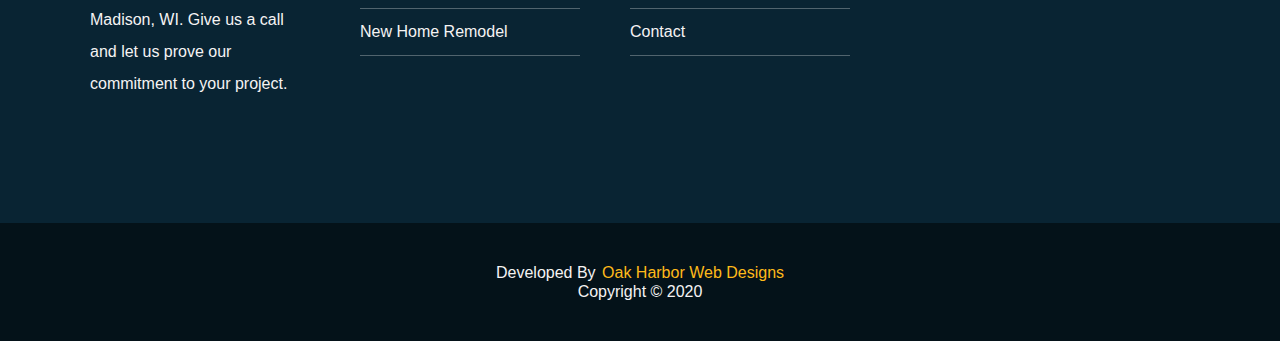
==== commit 415ceca4: "title tag edit" ====
--- a/index.html
+++ b/index.html
@@ -39,7 +39,7 @@
     <!-- jQuery -->
     <script defer src="https://ajax.googleapis.com/ajax/libs/jquery/3.4.1/jquery.min.js"></script>
 
-    <title>Home | Michael's Painting | Madison, WI</title>
+    <title>Interior & Exterior Painters | Michael's Painting | Madison, WI</title>
 
 </head>
 <body  >
@@ -104,7 +104,7 @@
             <div class="heroText">
                 <h1 id="home-h">Experienced Painting Company Serving Madison, WI</h1>
 
-                <h2 id="home-p">Michael's Paintings is an experienced home painter serving the Madison WI area for over 30 years.  We specialize in exterior & interior painting, 
+                <h2 id="home-p">Michael's Painting is an experienced home painter serving the Madison WI area for over 30 years.  We specialize in exterior & interior painting, 
                     deck and fence staining, cabinet refinishing, wallpaper removal, and even epoxy flooring for your garage.
                 </h2>
 
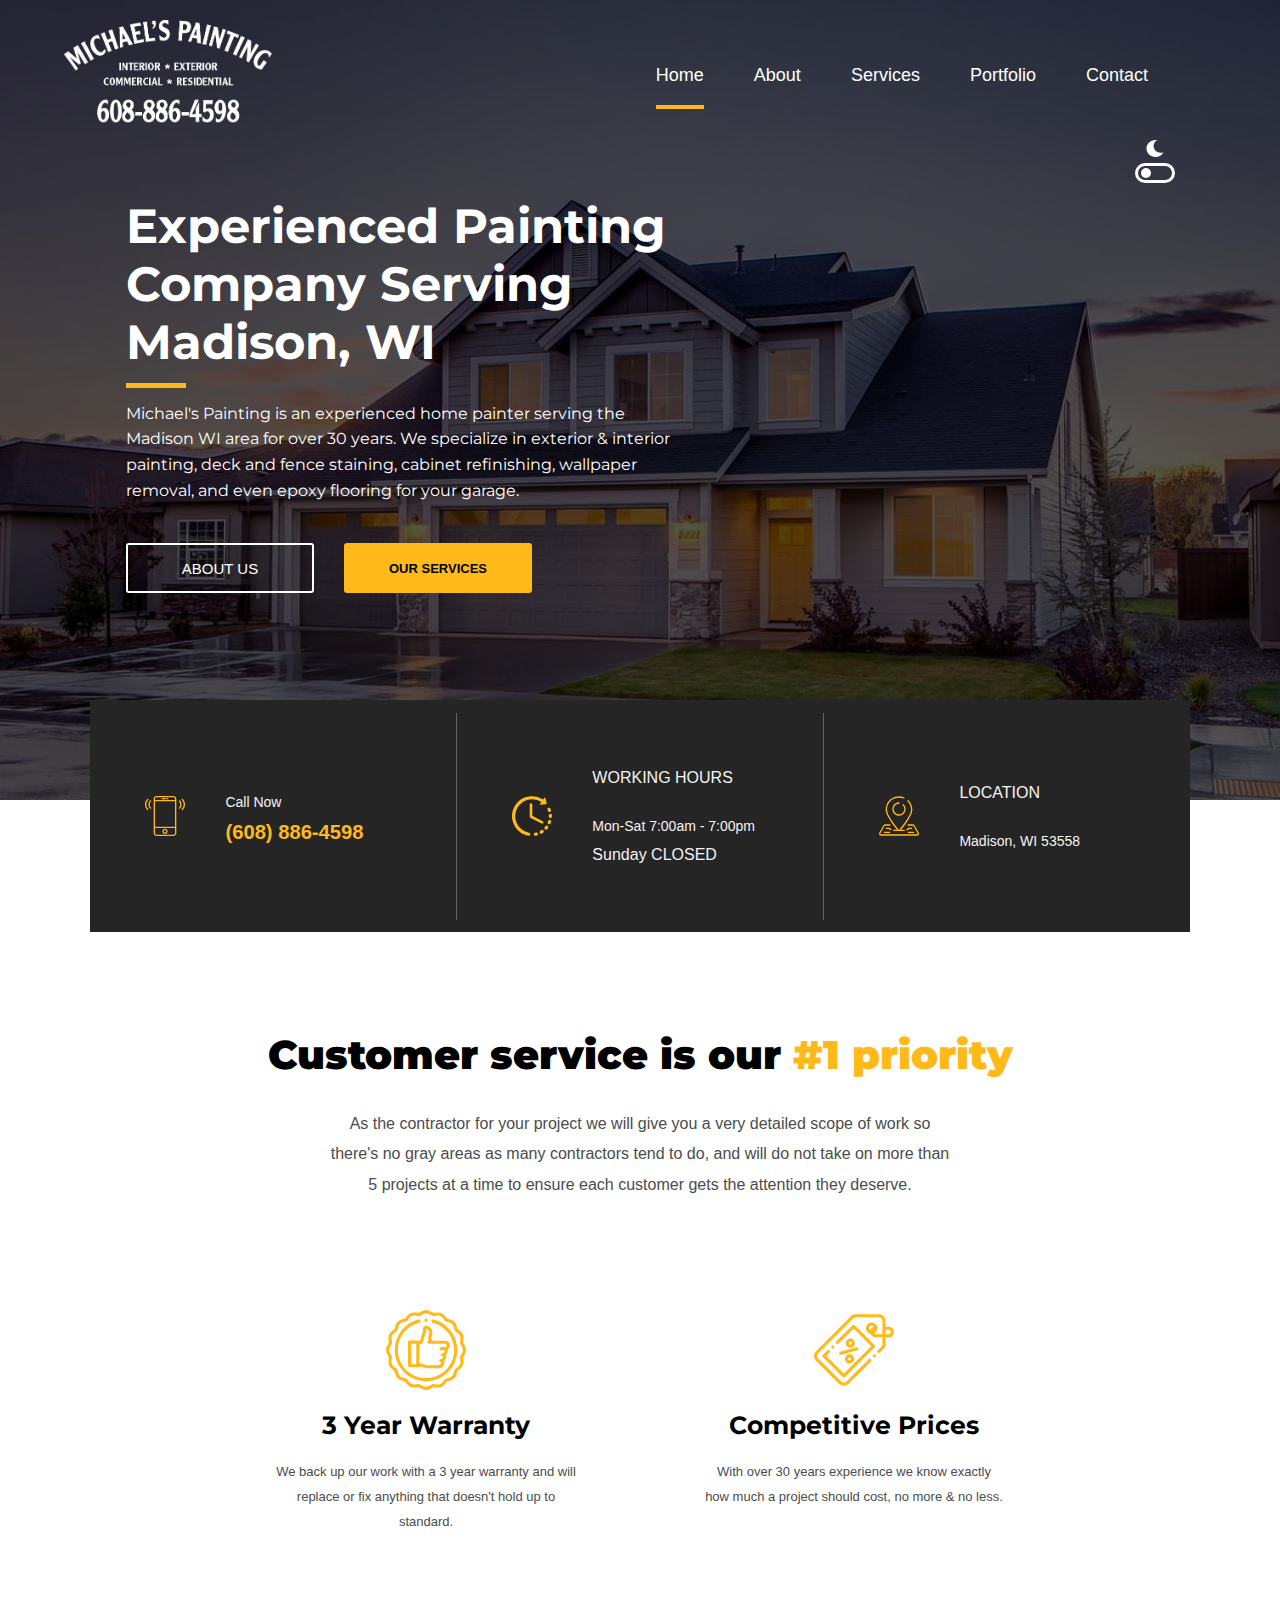
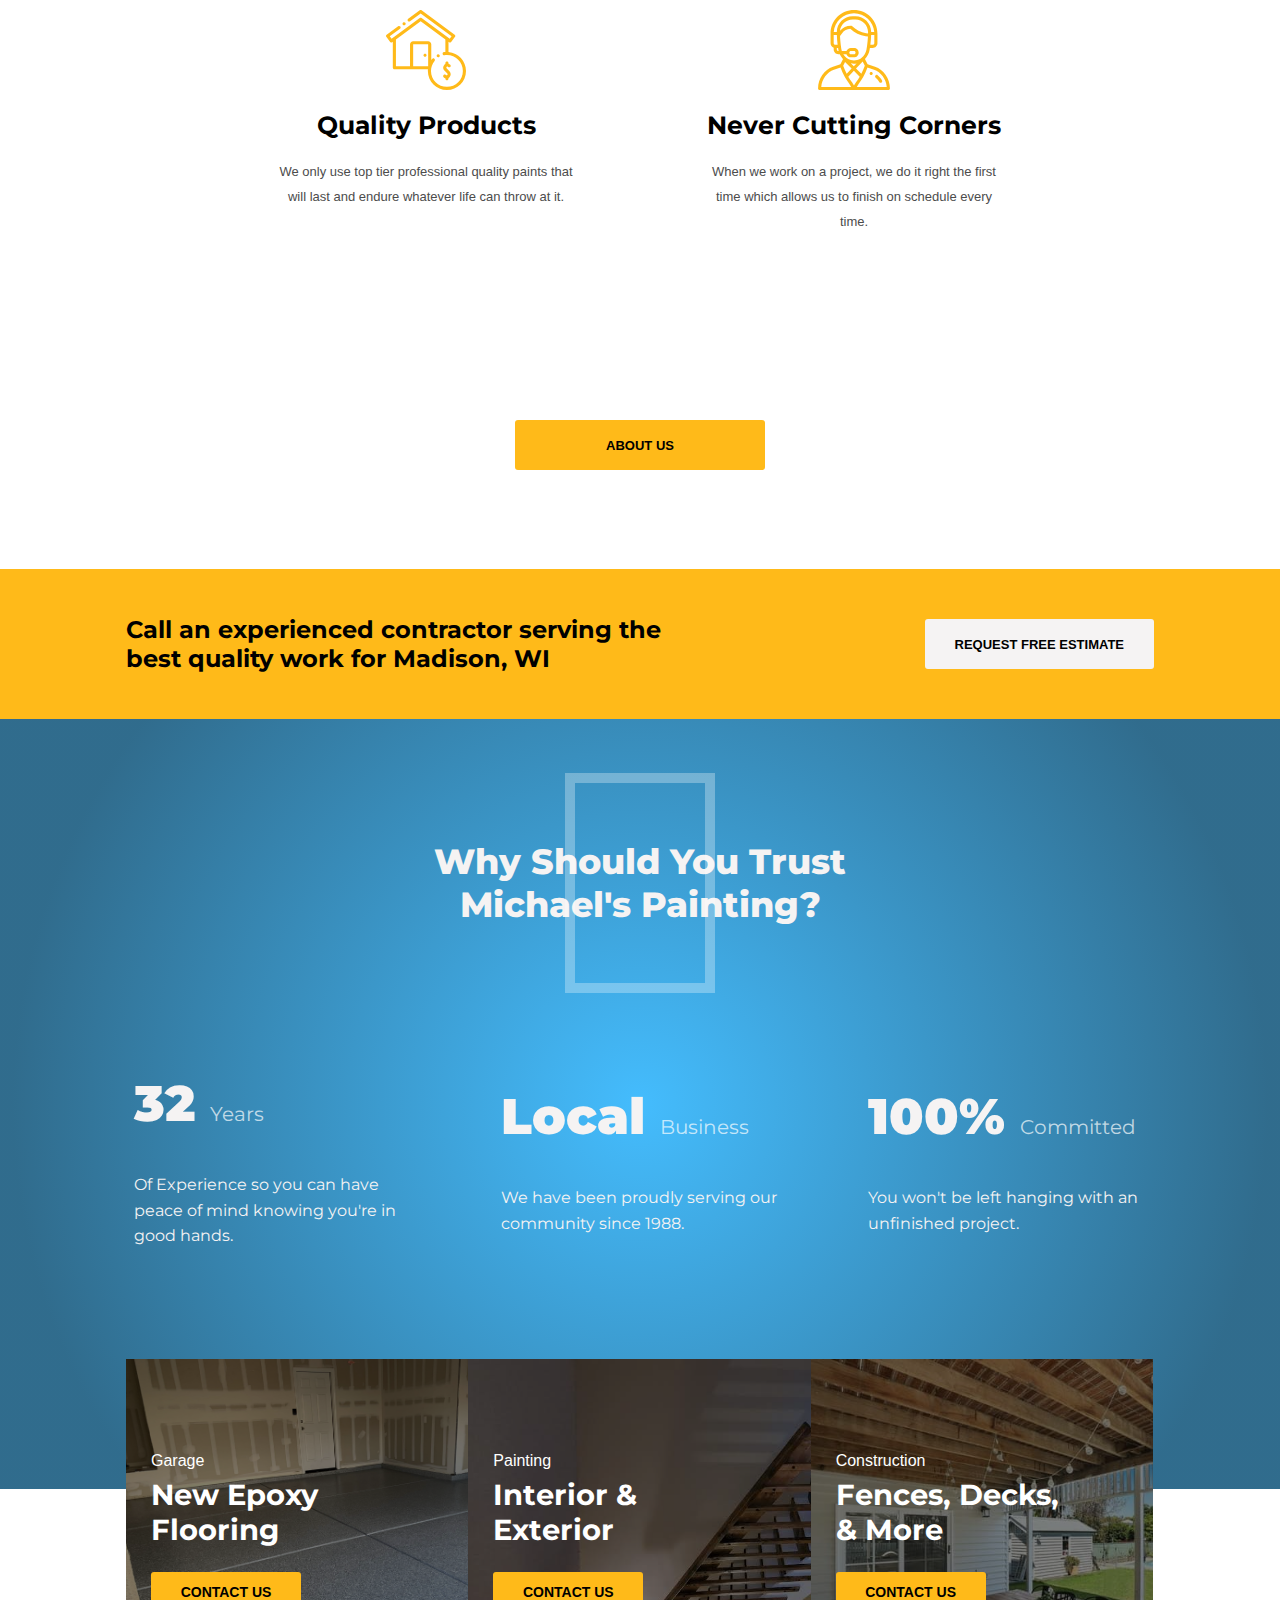
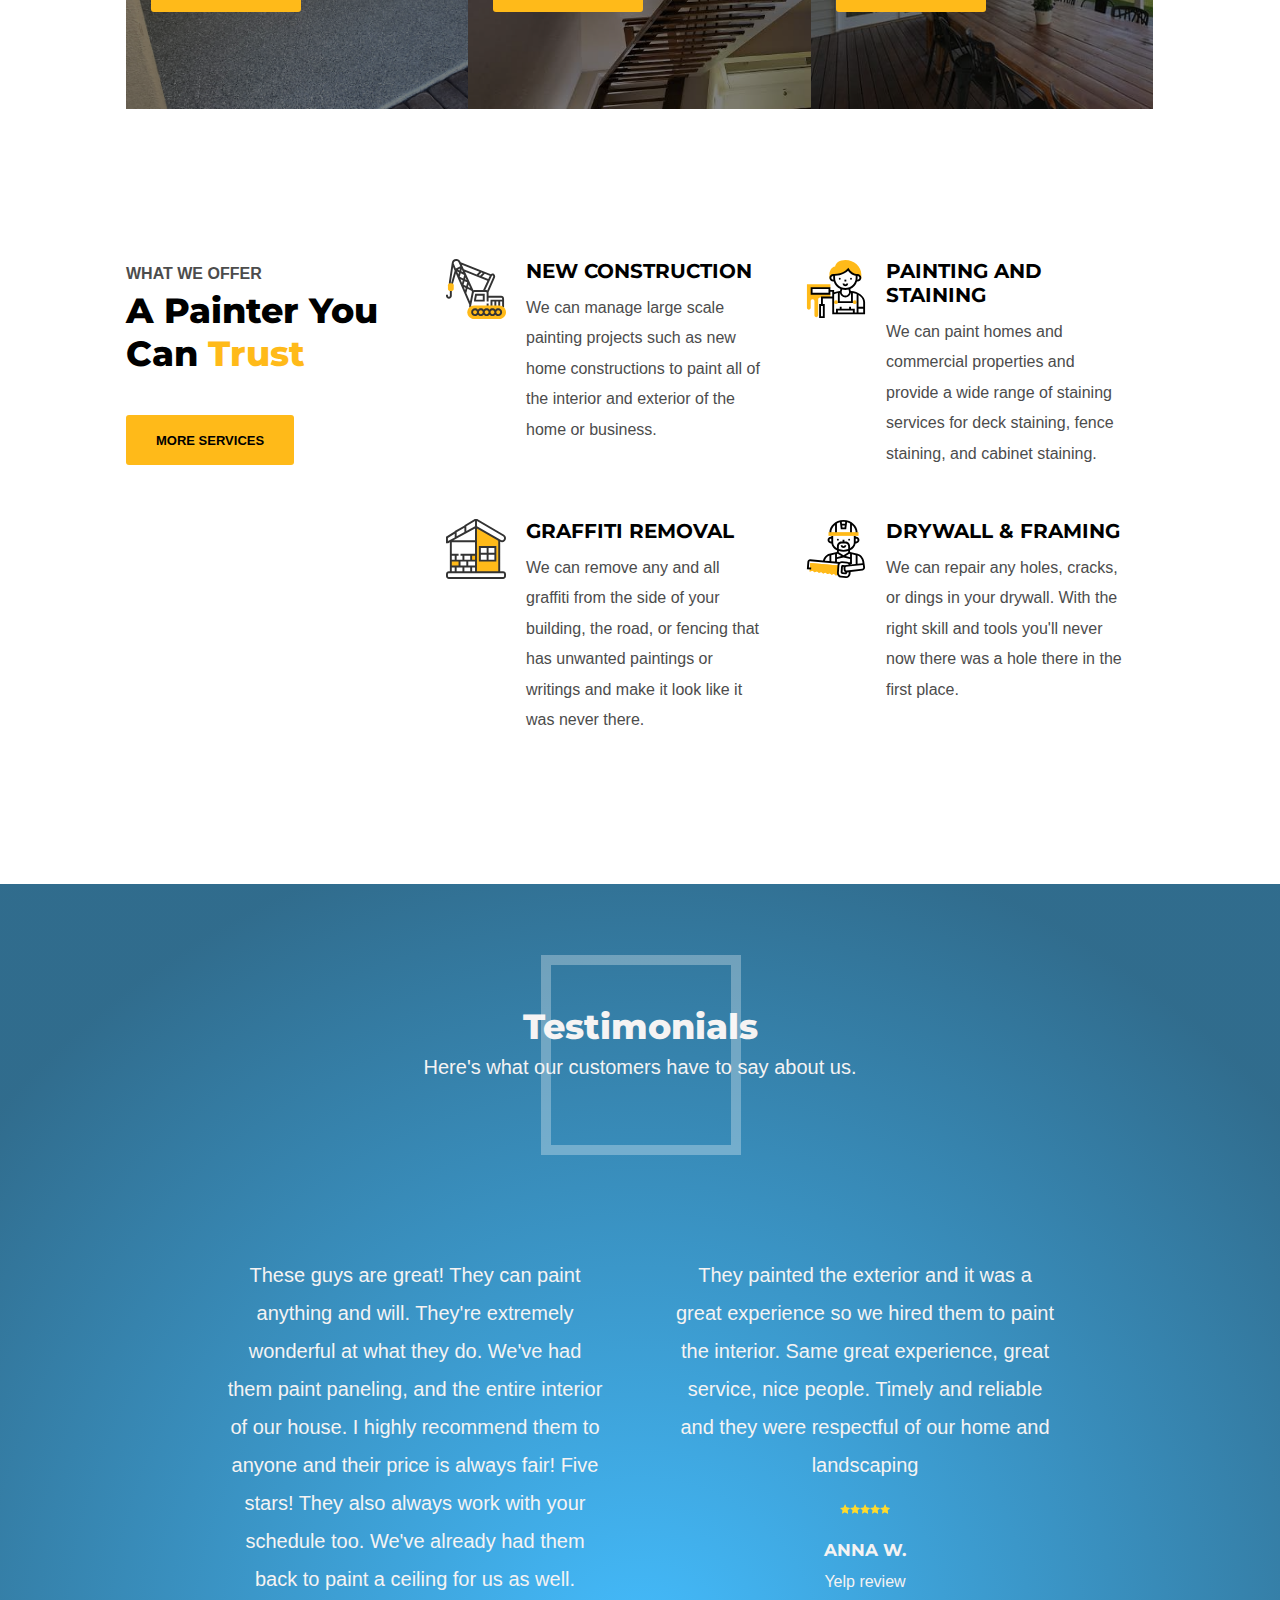
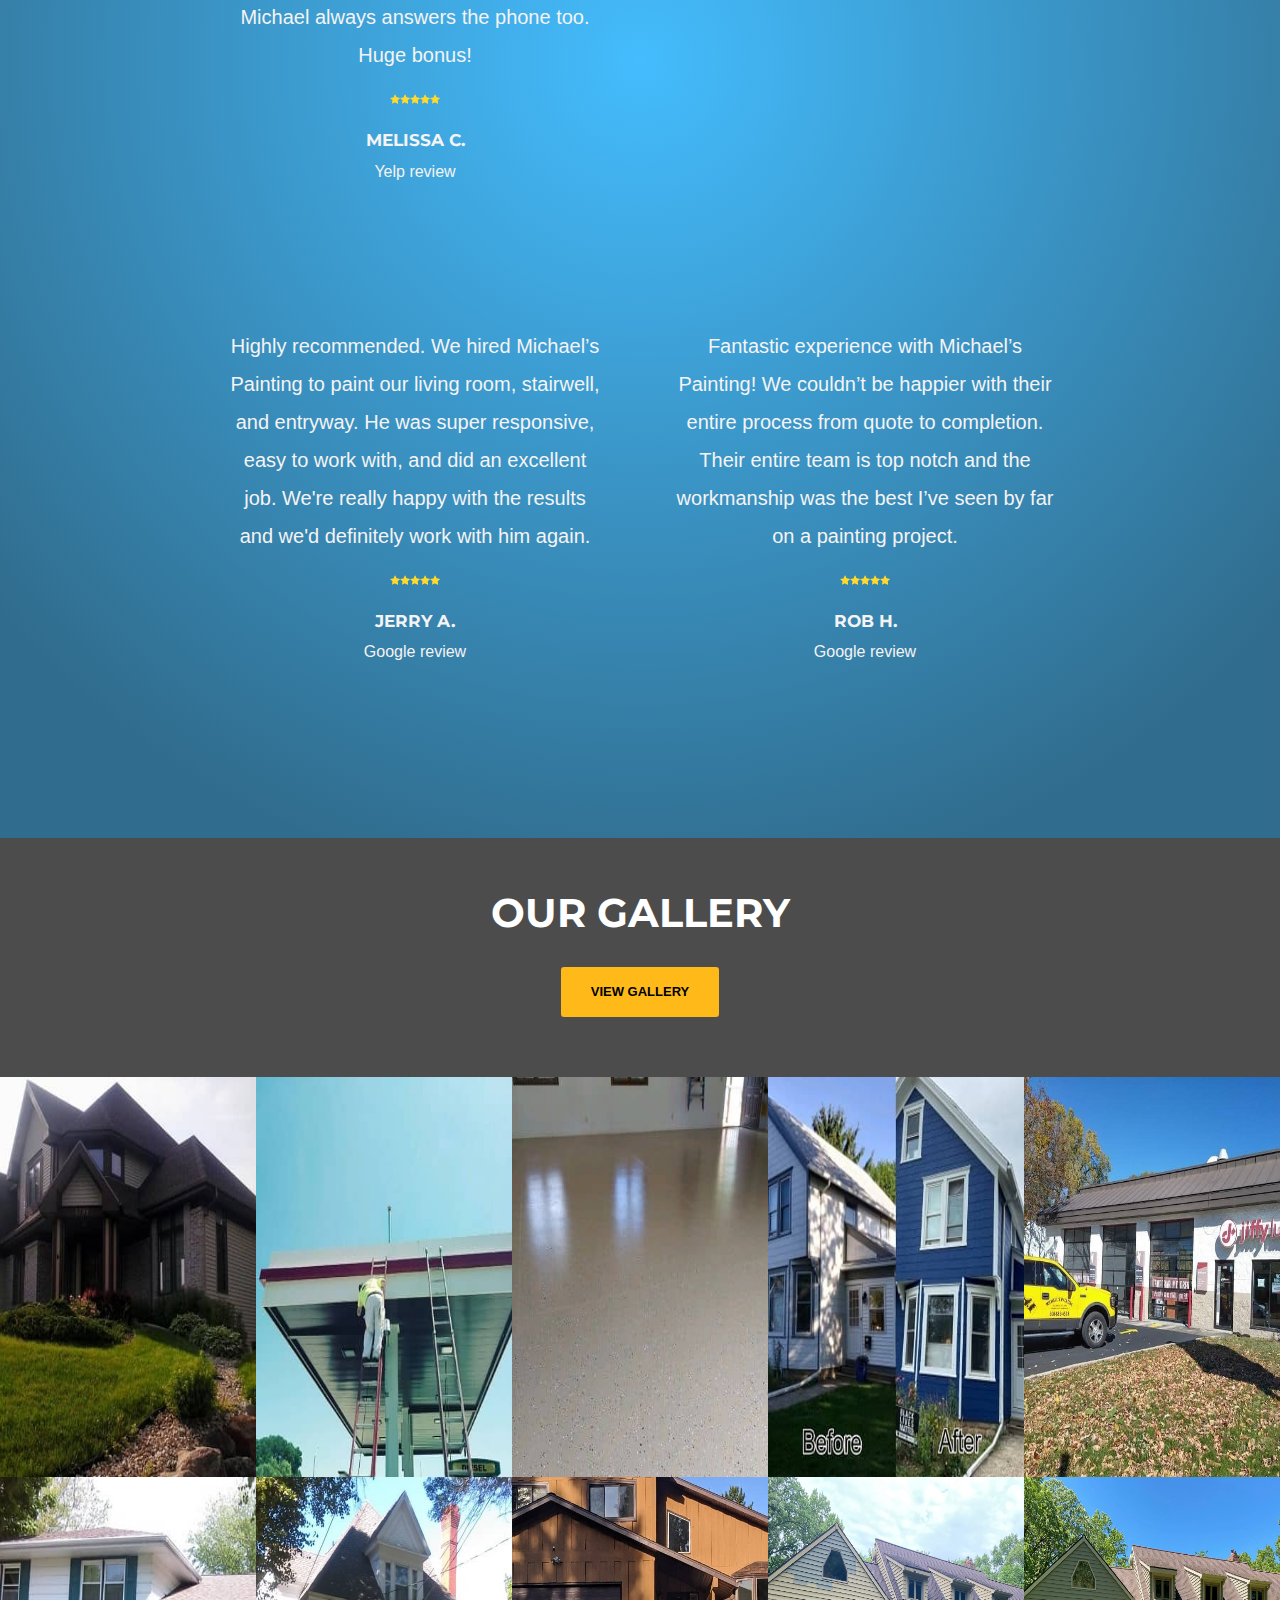
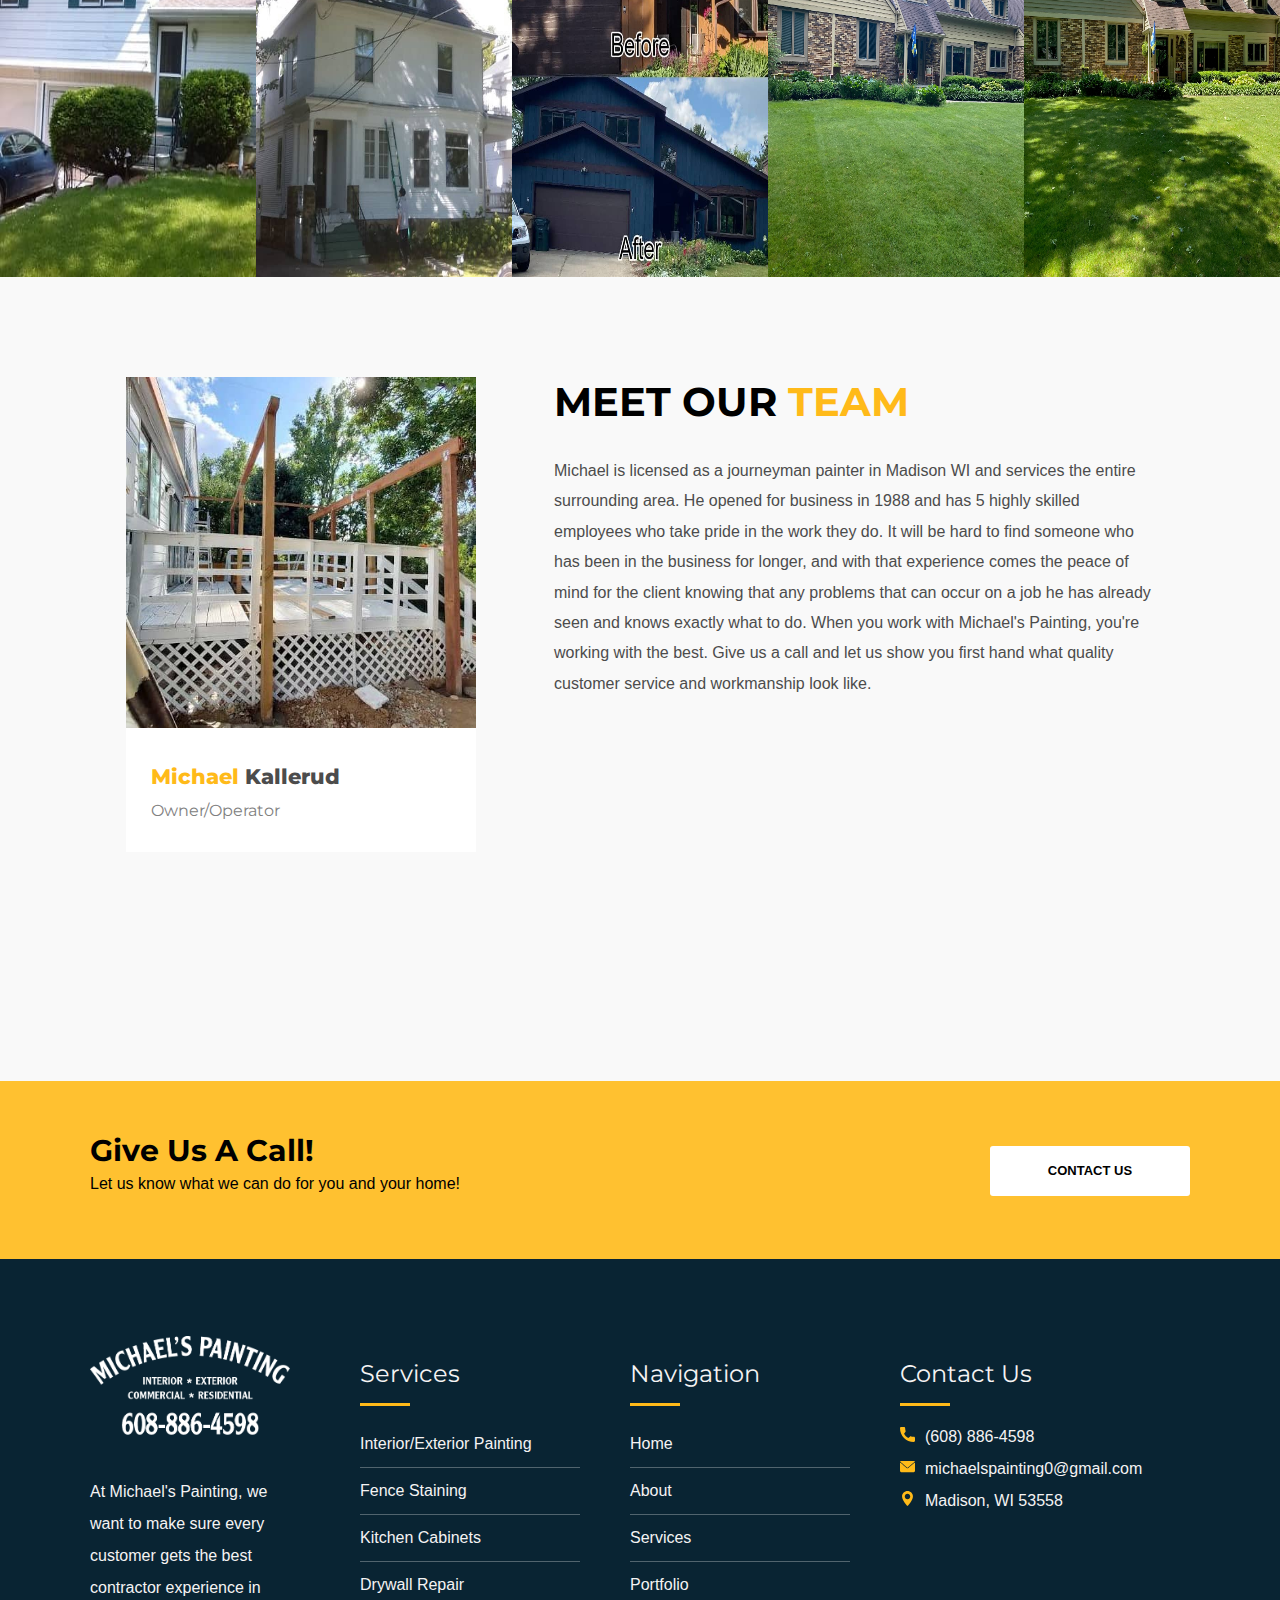
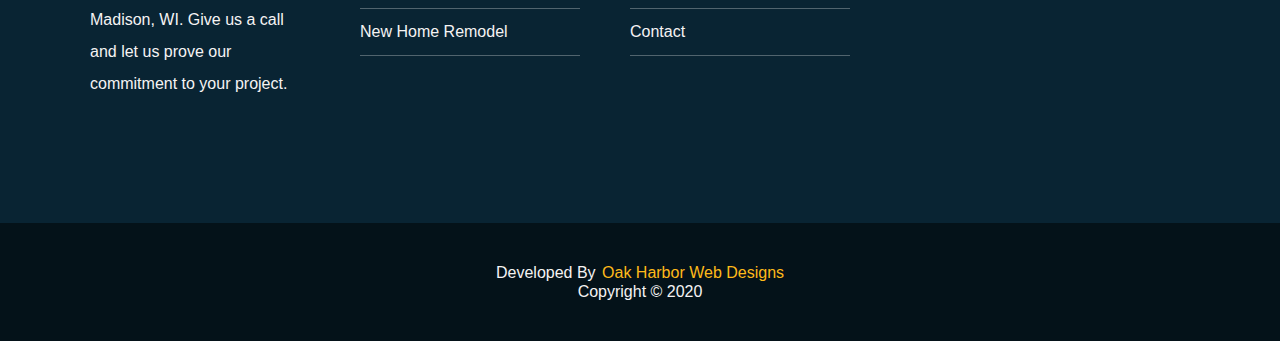
==== commit 720c9169: "updated portfolio" ====
--- a/index.html
+++ b/index.html
@@ -440,8 +440,8 @@
             <img src="/images/image-7-crop.jpg" alt="white painted house" width="400" height="400">
             <img src="/images/image-8-crop.jpg" alt="new grey painted two story home" width="400" height="400">
             <img src="/images/image-34-splt.jpeg" alt="before and after of a newly painted home" width="400" height="400">
-            <img src="/images/image-9-crop.jpg" alt="light tan panted house" width="400" height="400">
-            <img src="/images/image-14-crop.jpg" alt="white painted deck" width="400" height="400">
+            <img src="/images/image-41-crop.jpg" alt="light tan panted house" width="400" height="400">
+            <img src="/images/image-42-crop.jpg" alt="white painted deck" width="400" height="400">
         </div>
     </section>
 
@@ -463,7 +463,7 @@
             </div>
             <div class="team-container ">
                 <div class="team-card">
-                    <img src="/images/image-14-crop.jpg" alt="joe and lori sanchez embracing" width="288" height="342">
+                    <img src="/images/image-14-crop.jpg" alt="white deck with a lattice skirt" width="288" height="342">
                     <div class="team-content">
                         <p  ><span>Michael </span>Kallerud</p>
                         <p  >Owner/Operator</p>
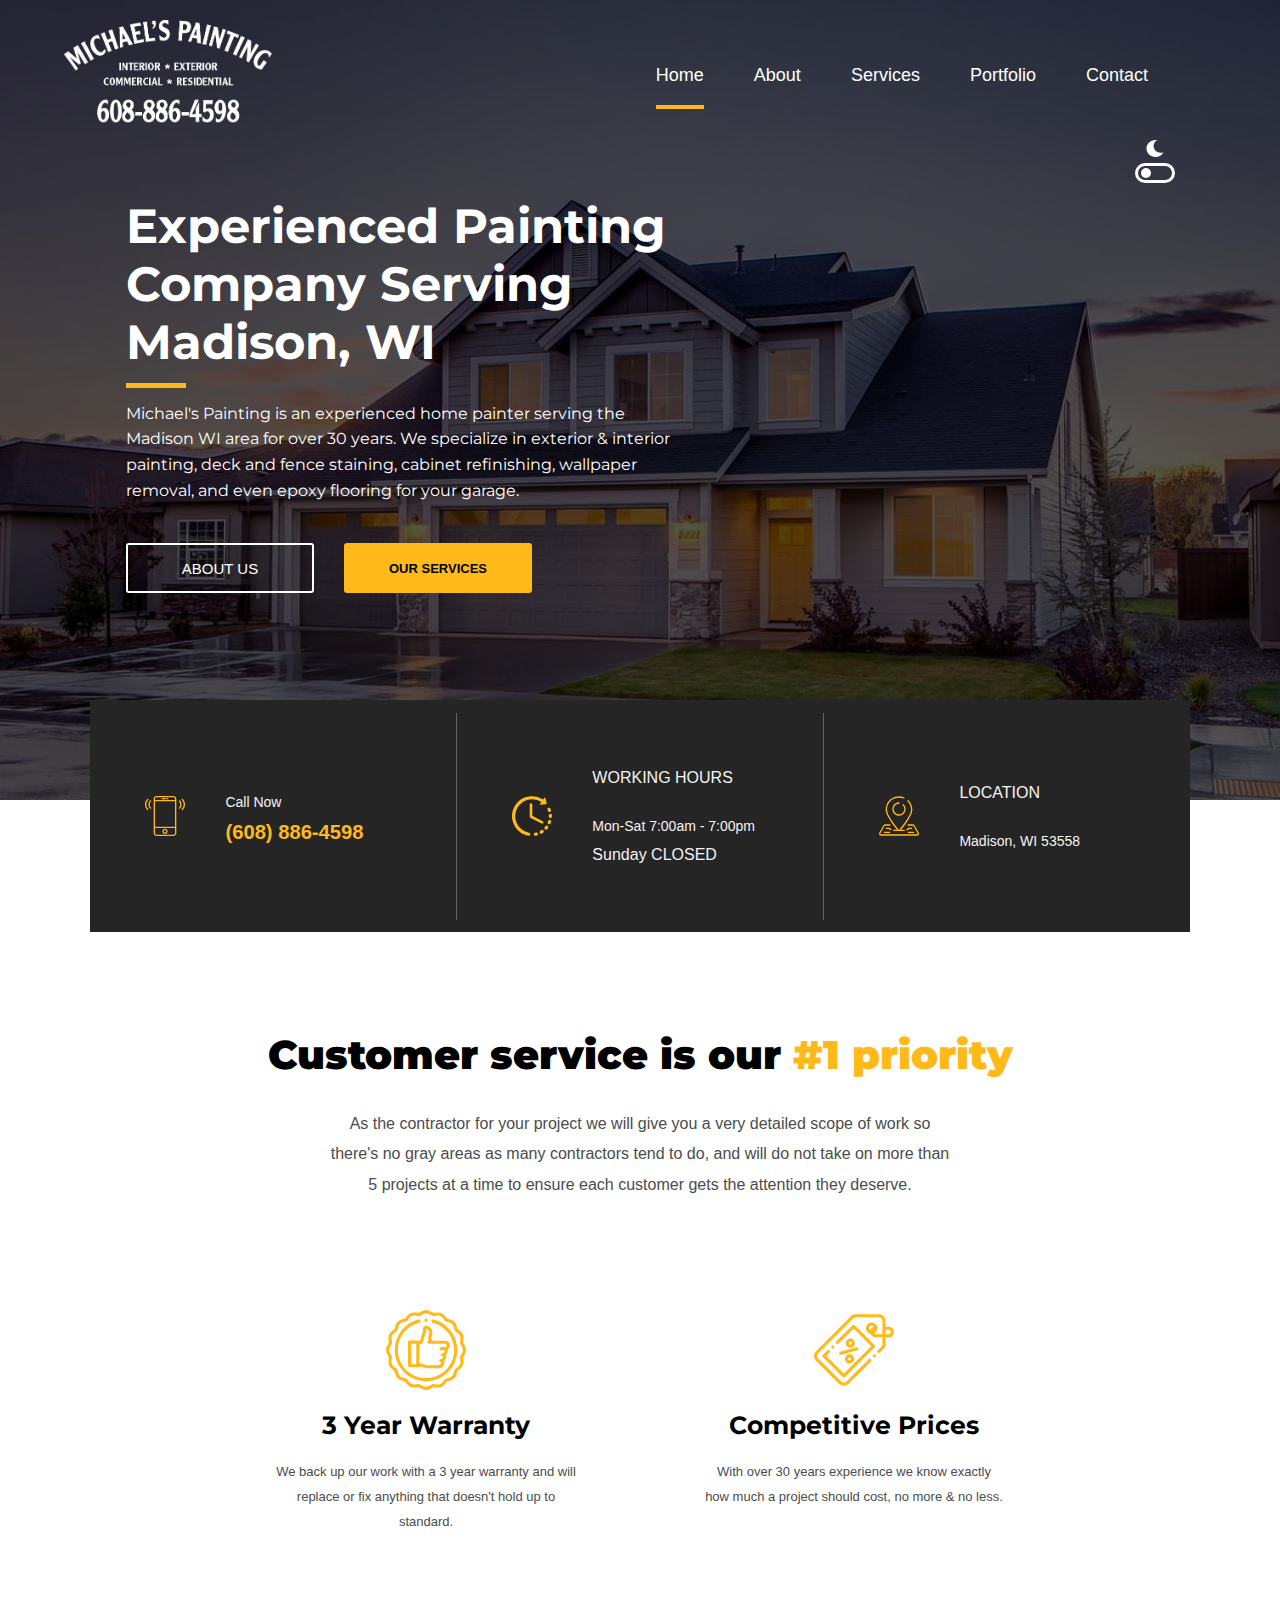
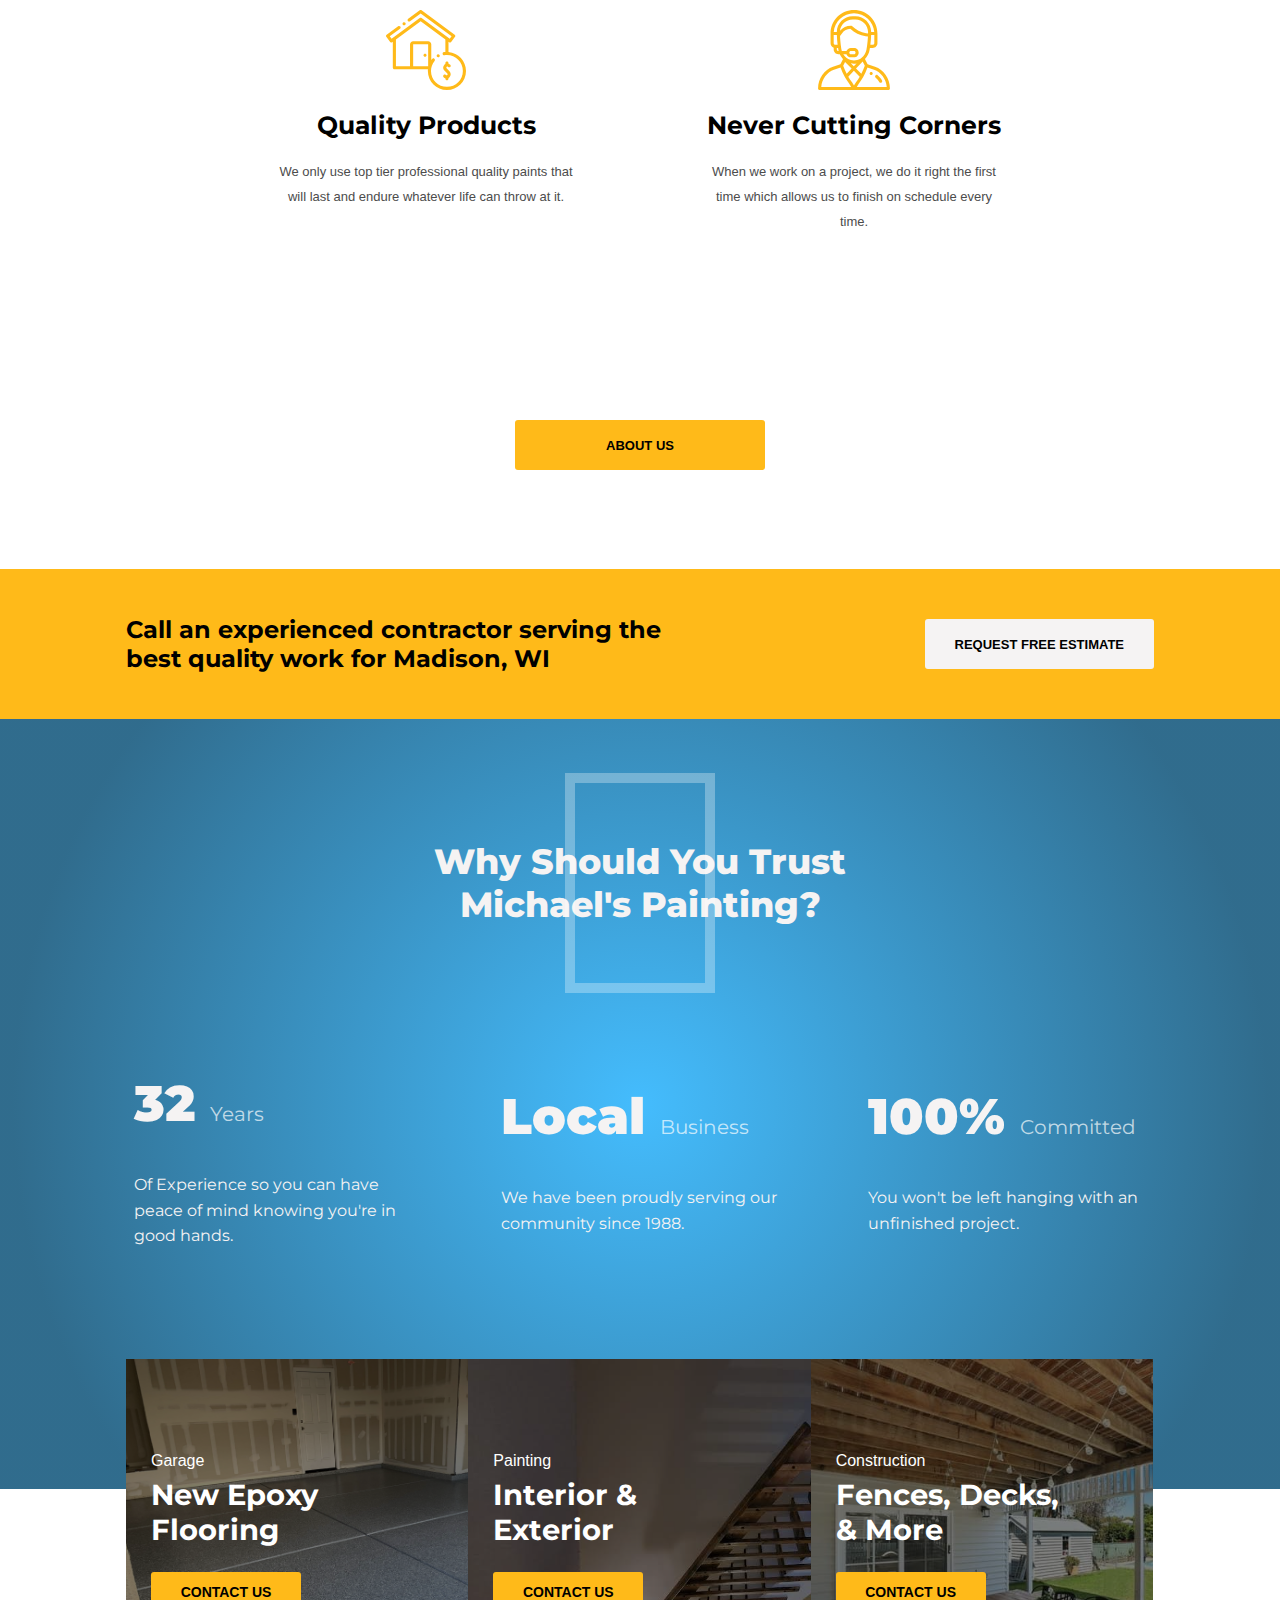
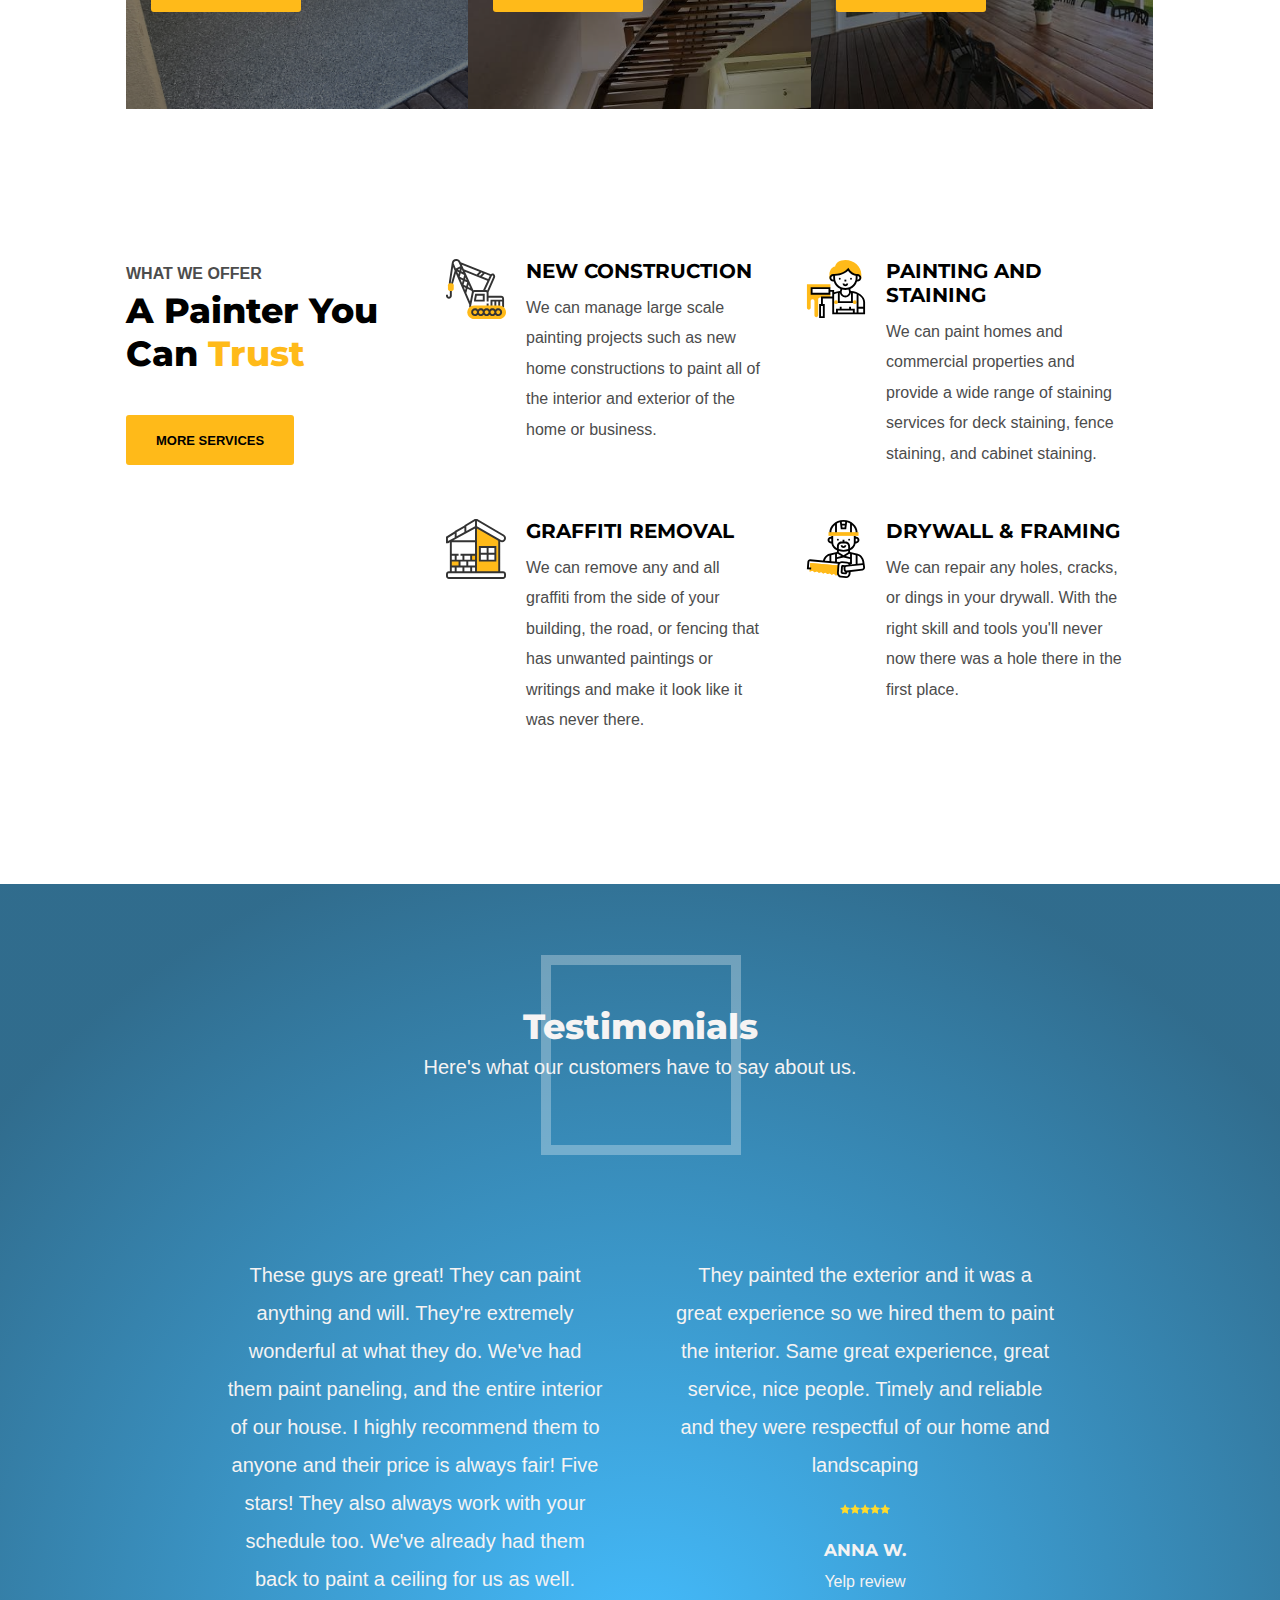
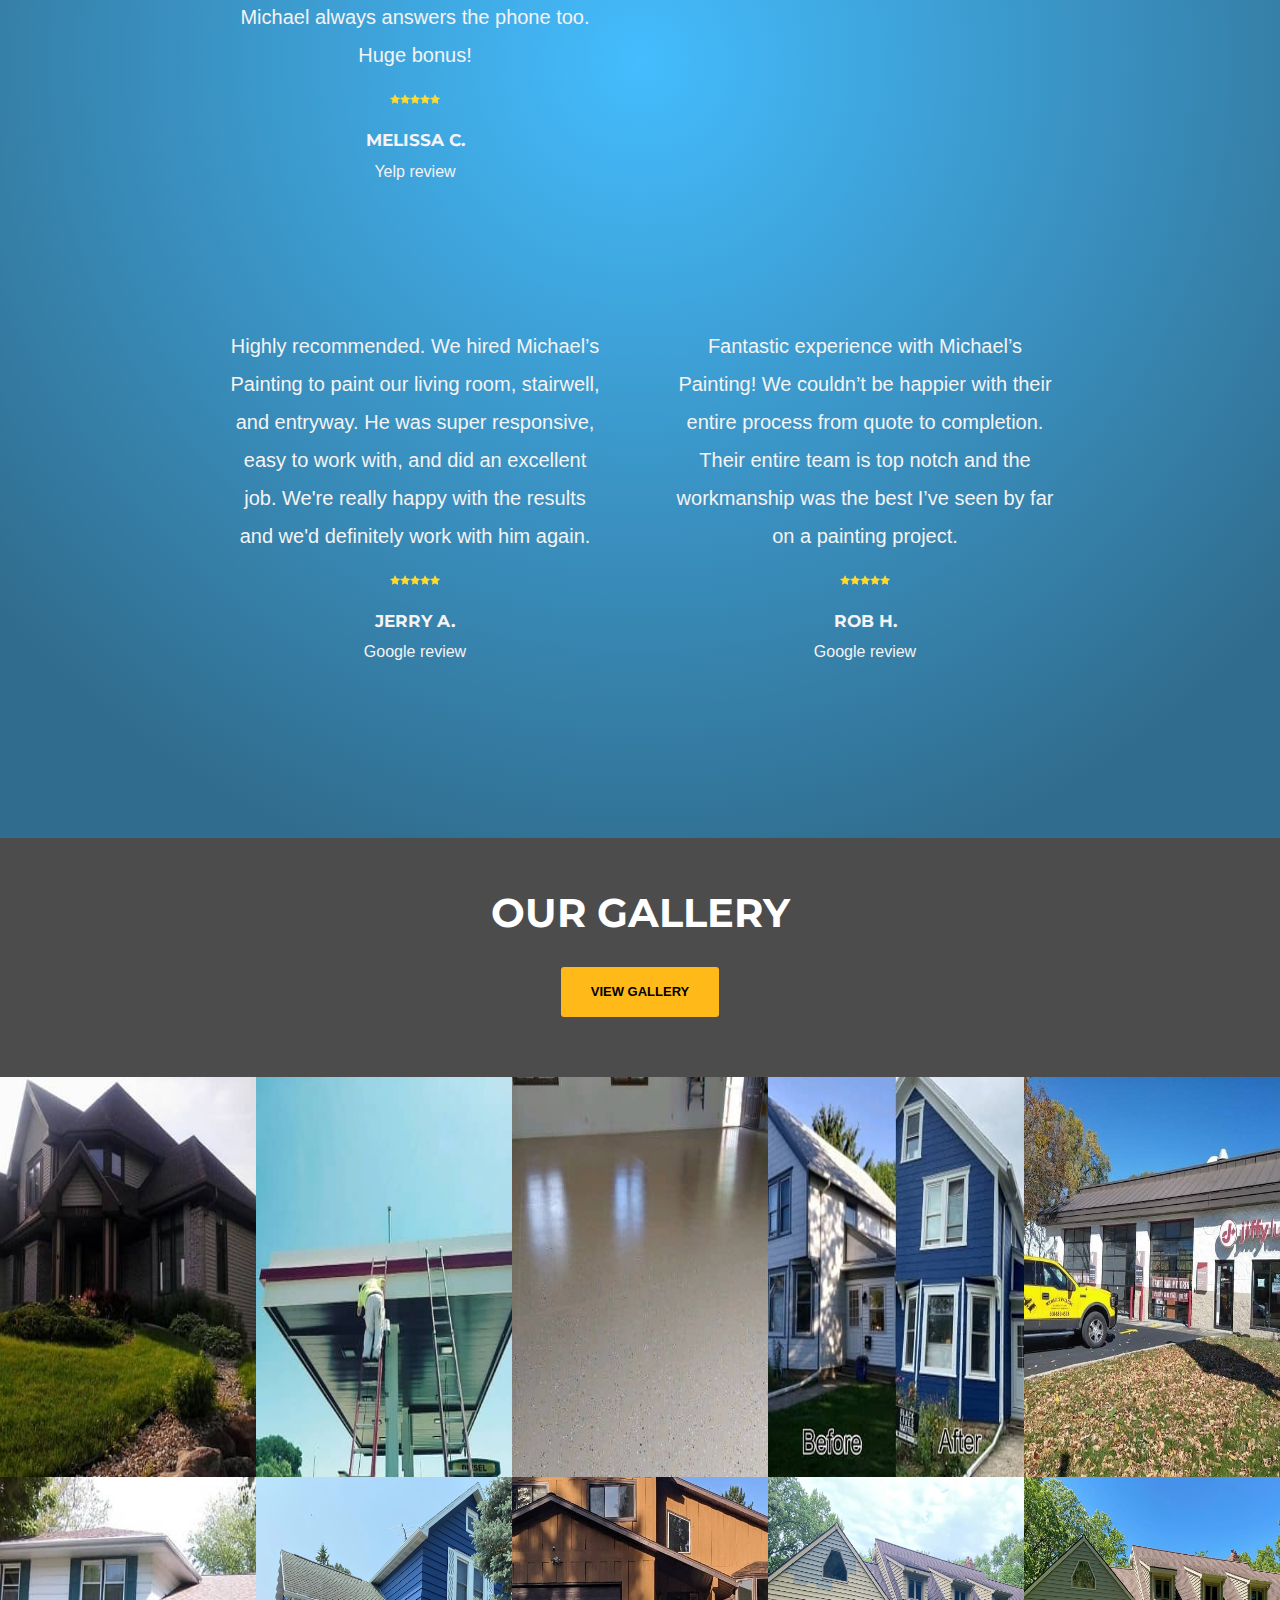
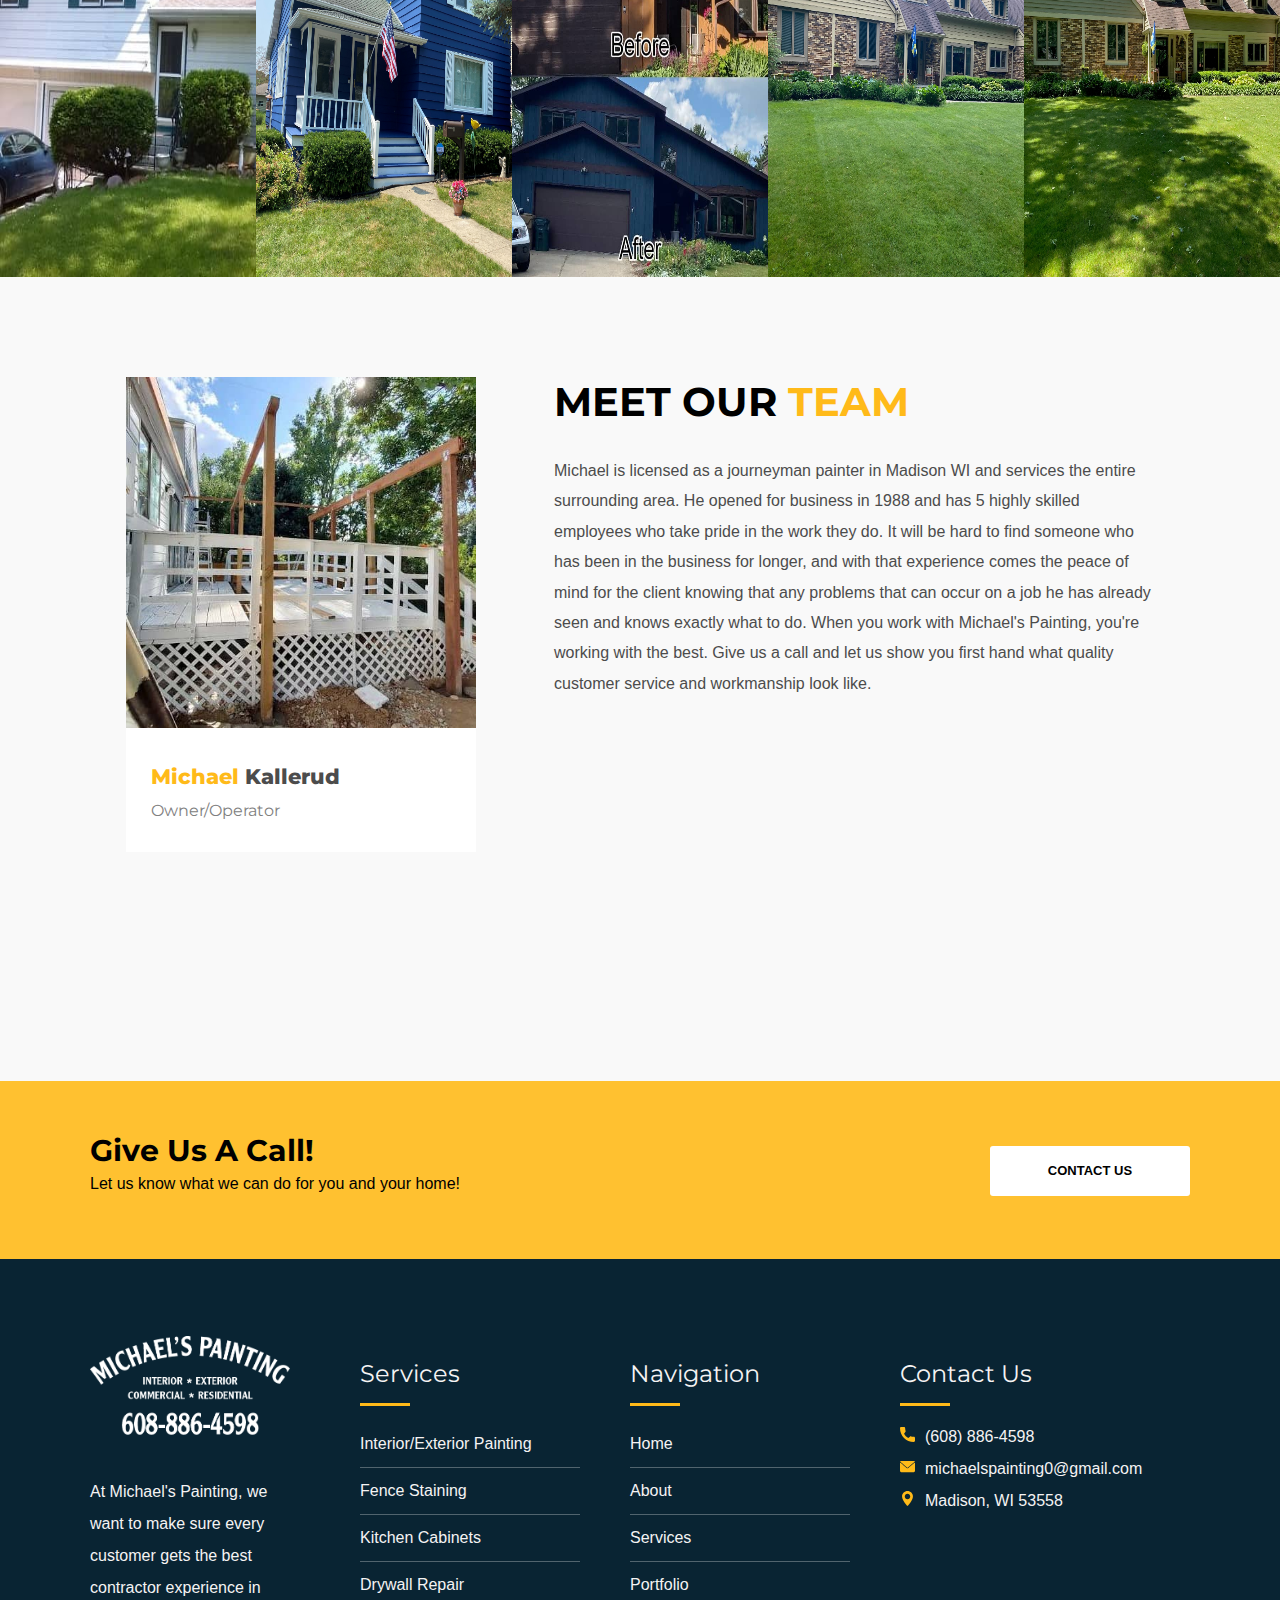
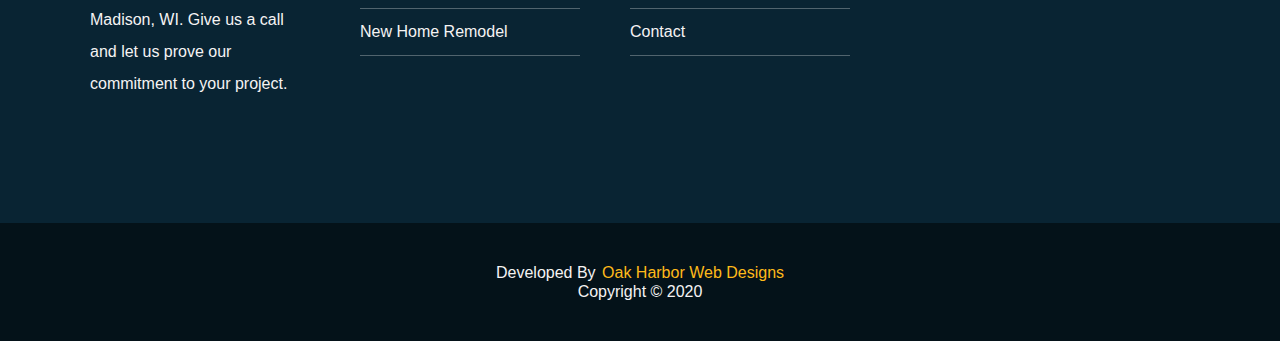
==== commit eb07a748: "added new photo" ====
--- a/index.html
+++ b/index.html
@@ -438,7 +438,7 @@
             <img src="/images/image-38-crop-spit.jpeg" alt="before and after of a white house painted blue" width="400" height="400">
             <img src="/images/image-6-crop.jpg" alt="newly painted jiffy lube garage" width="400" height="400">  
             <img src="/images/image-7-crop.jpg" alt="white painted house" width="400" height="400">
-            <img src="/images/image-8-crop.jpg" alt="new grey painted two story home" width="400" height="400">
+            <img src="/images/image-43-crop.jpg" alt="new grey painted two story home" width="400" height="400">
             <img src="/images/image-34-splt.jpeg" alt="before and after of a newly painted home" width="400" height="400">
             <img src="/images/image-41-crop.jpg" alt="light tan panted house" width="400" height="400">
             <img src="/images/image-42-crop.jpg" alt="white painted deck" width="400" height="400">
